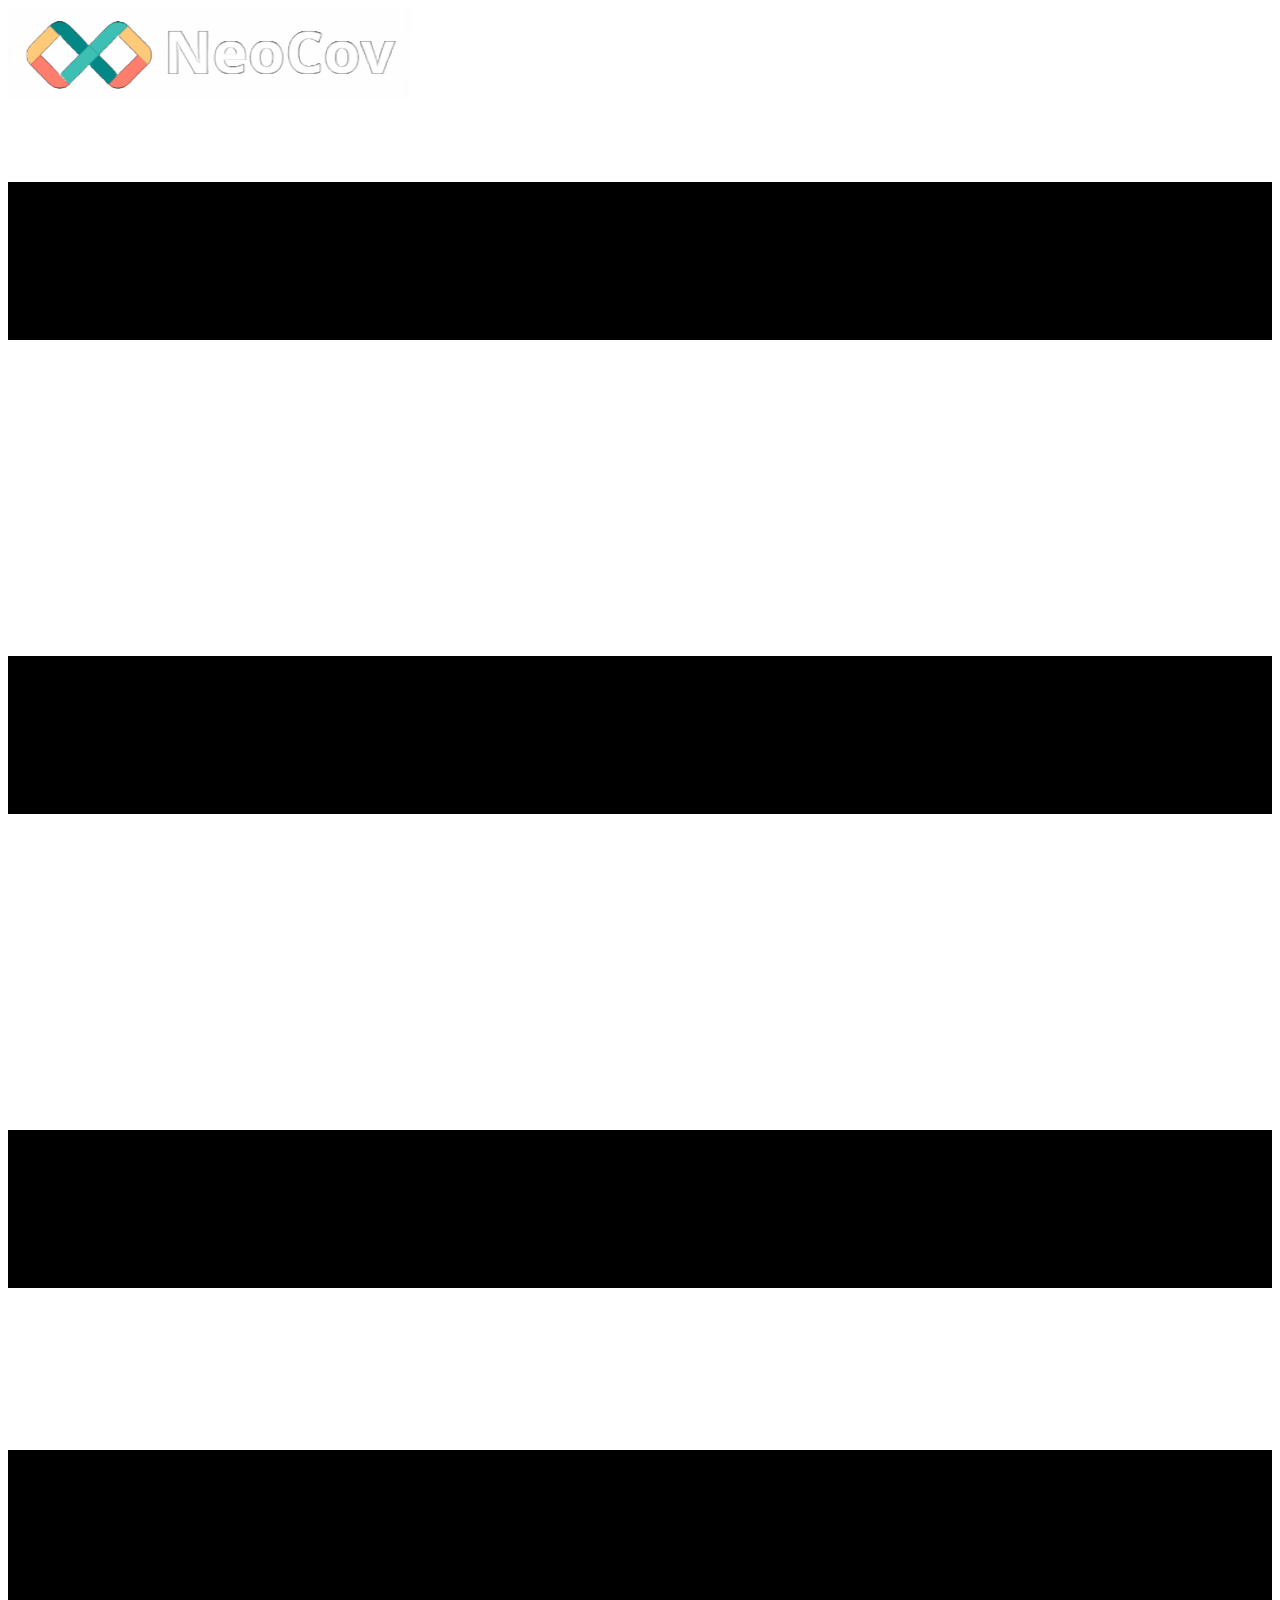
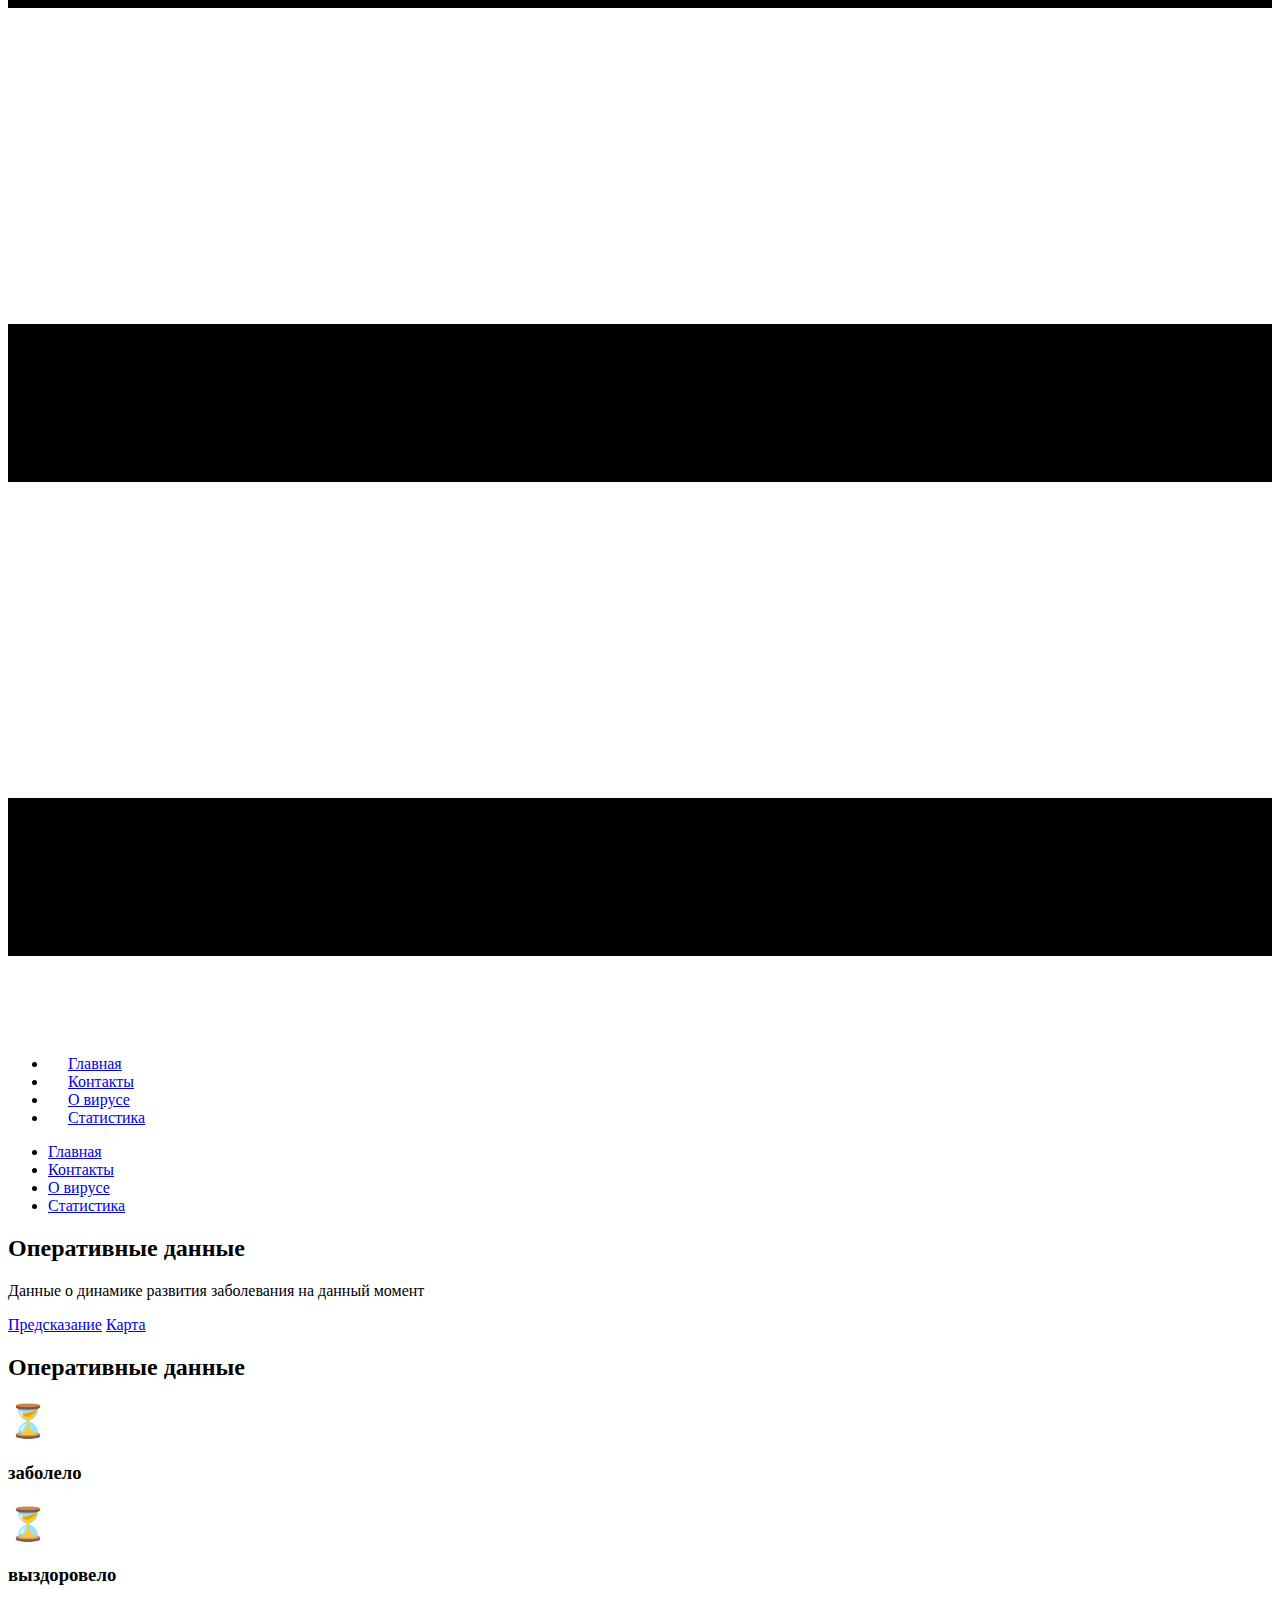
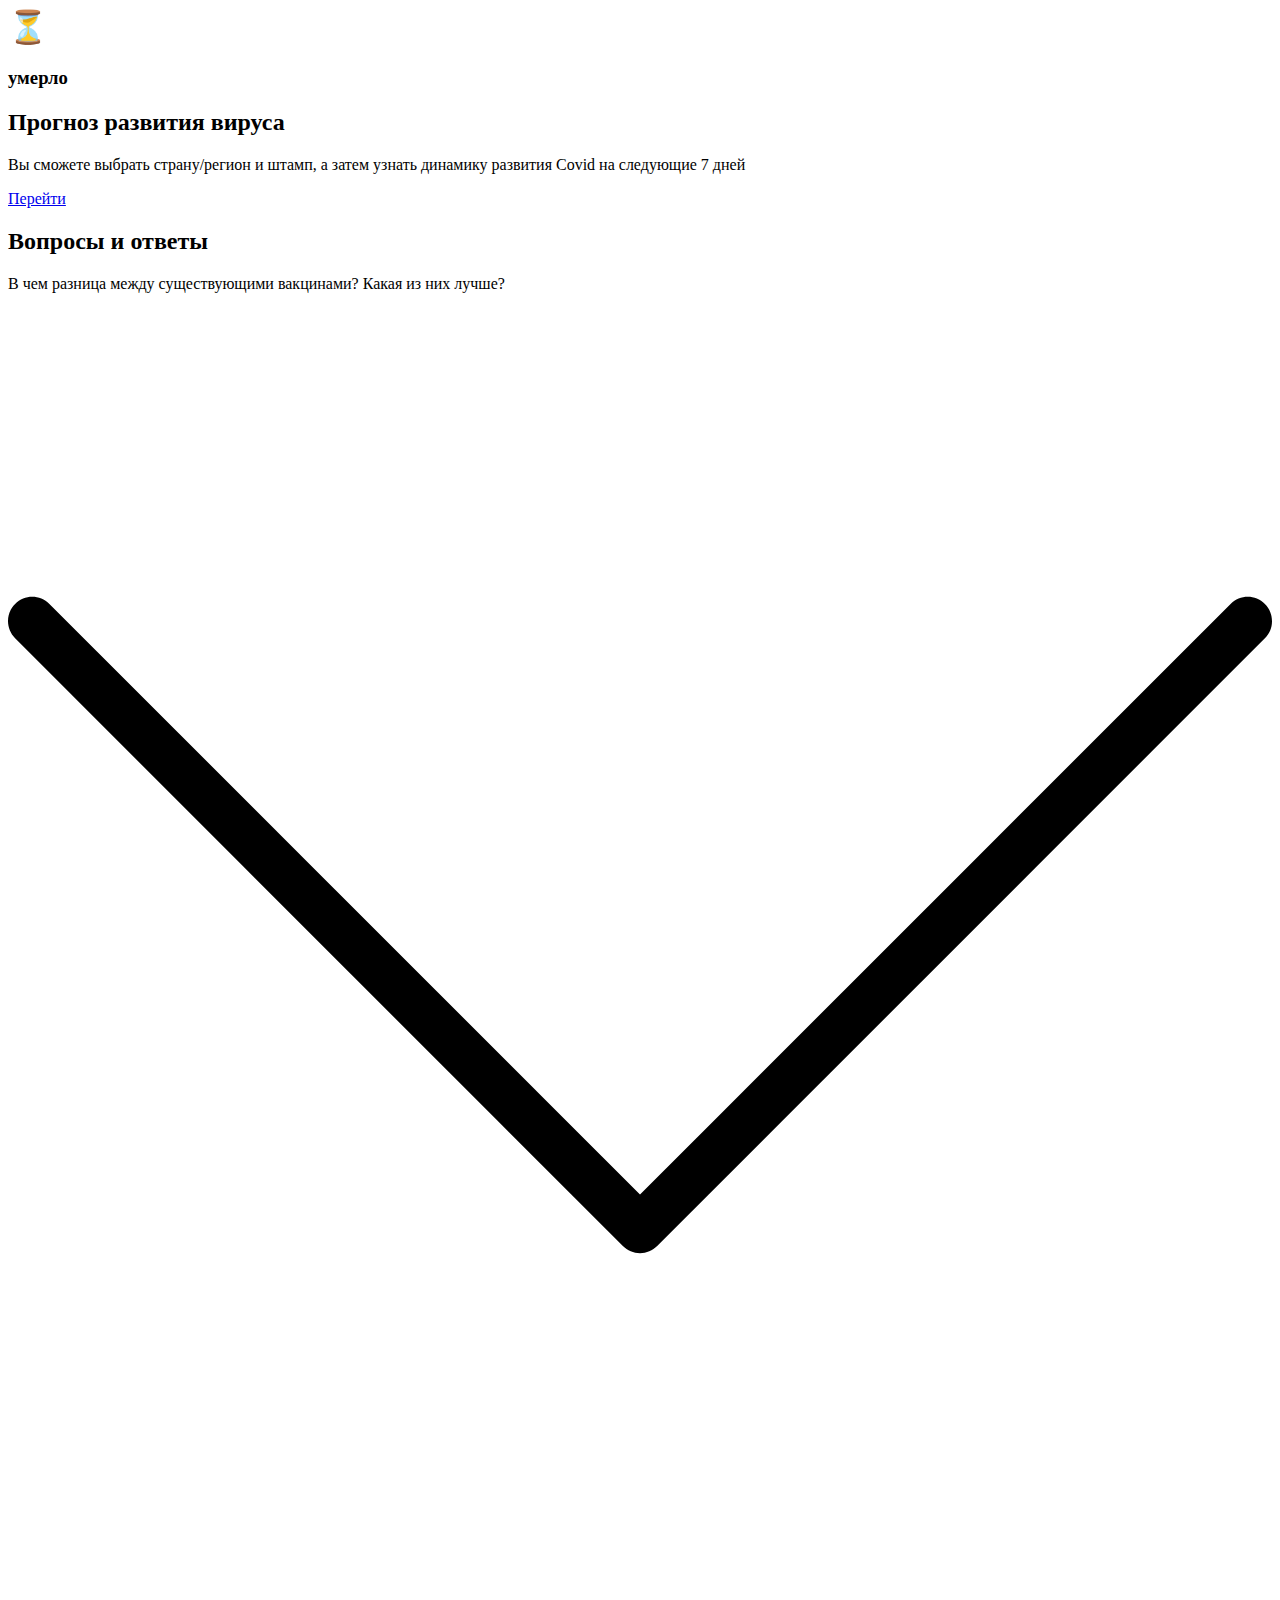
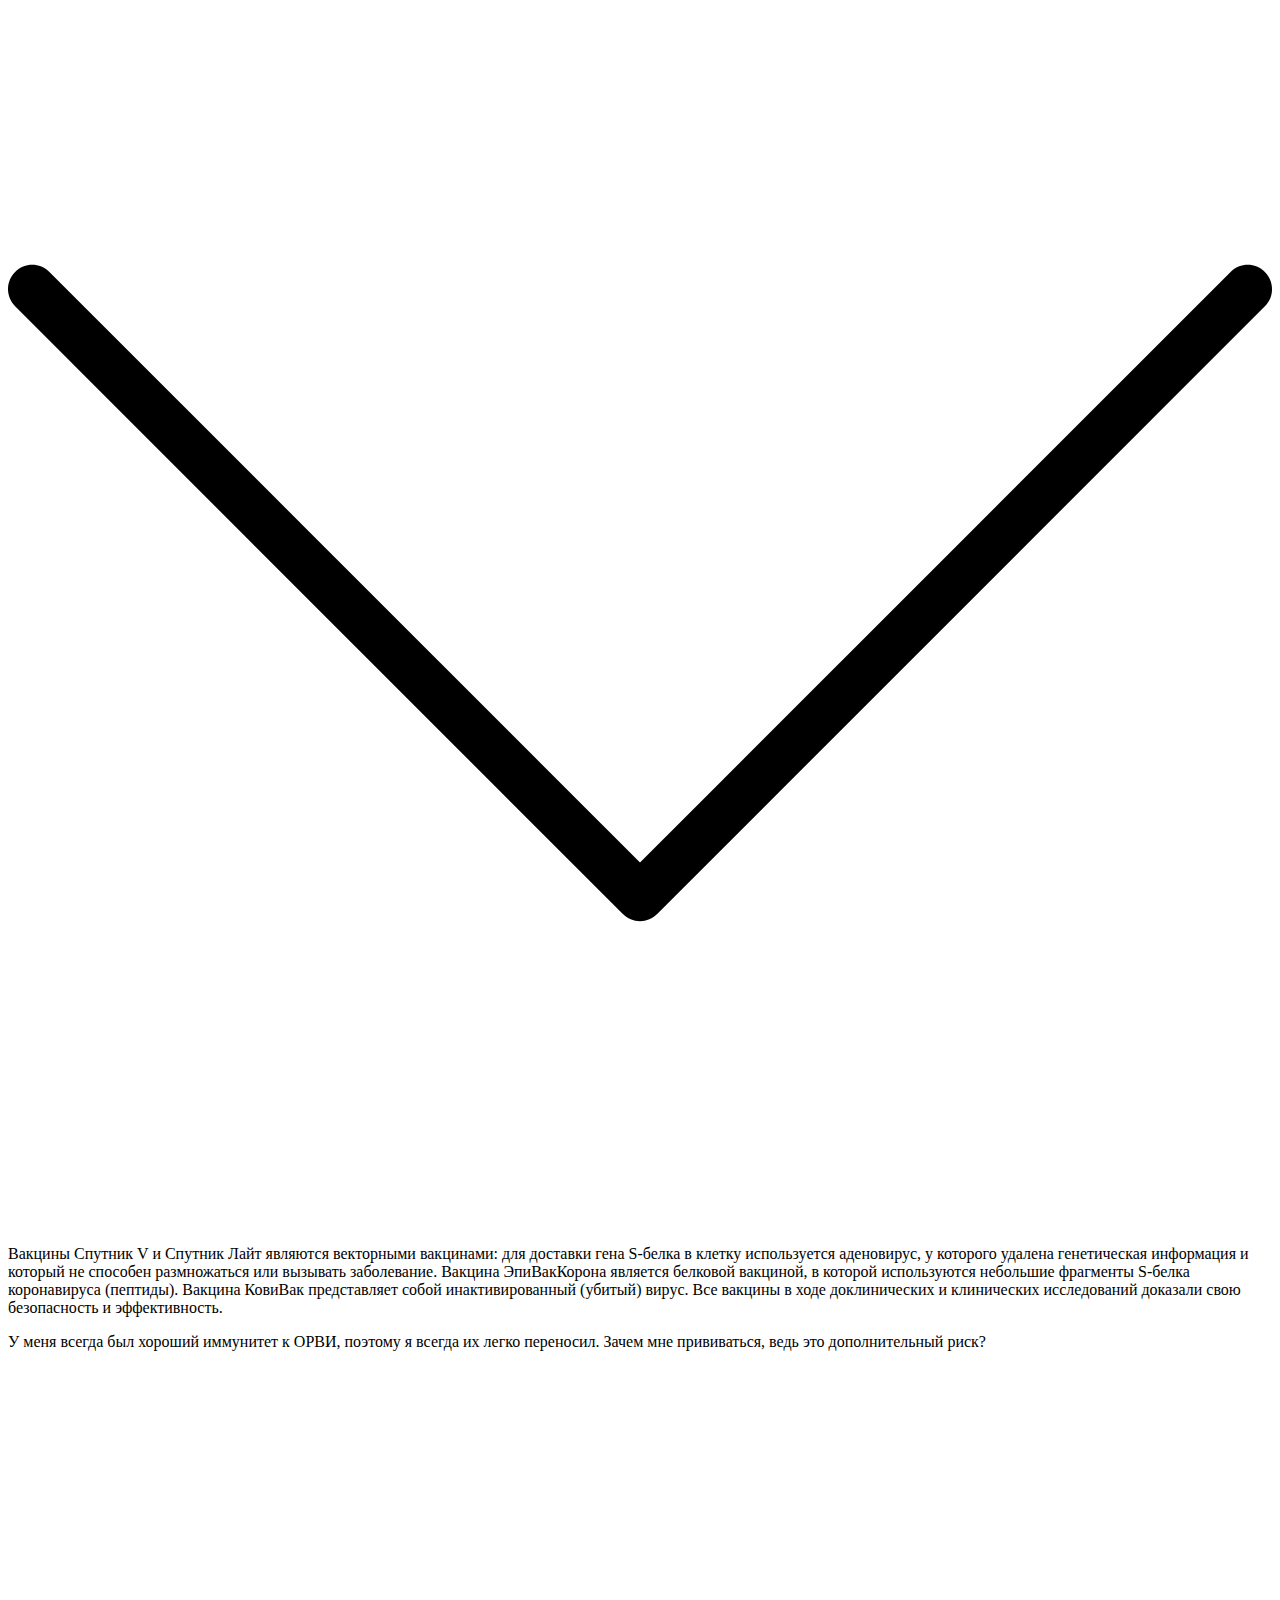
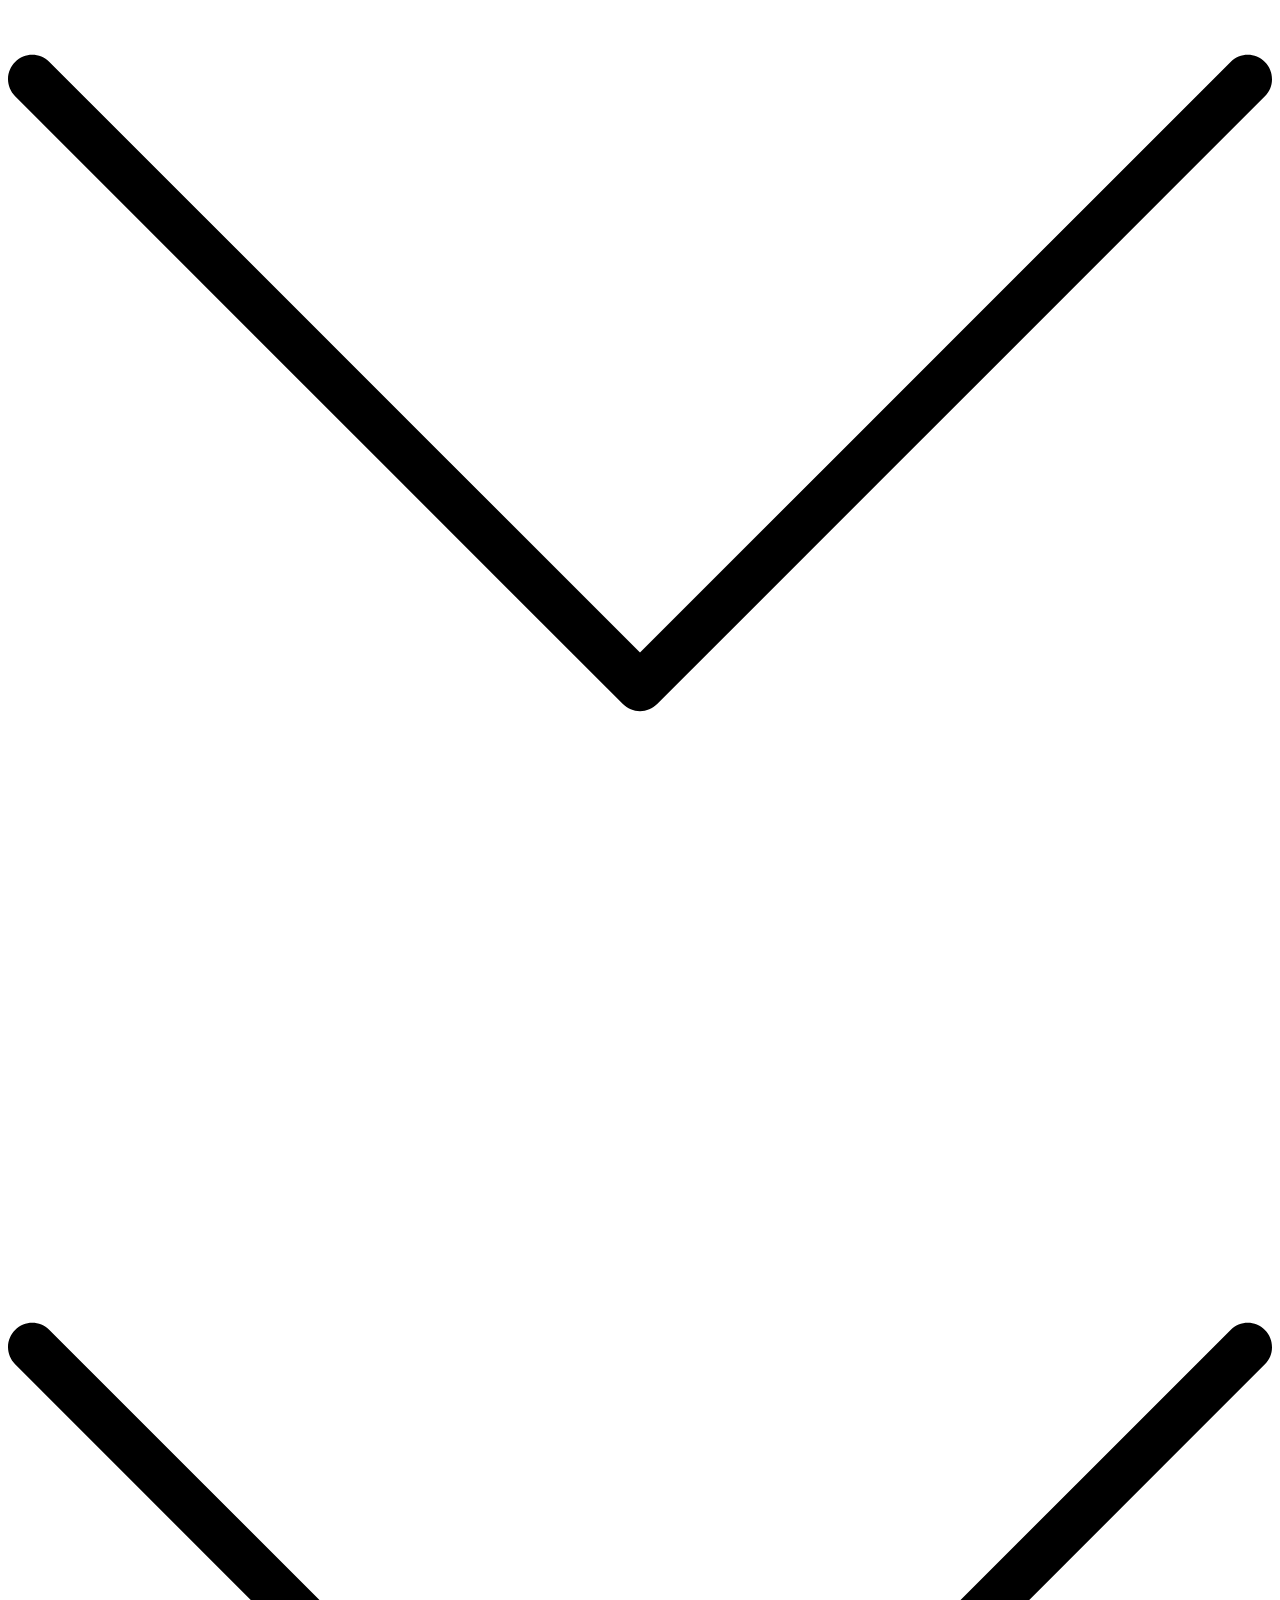
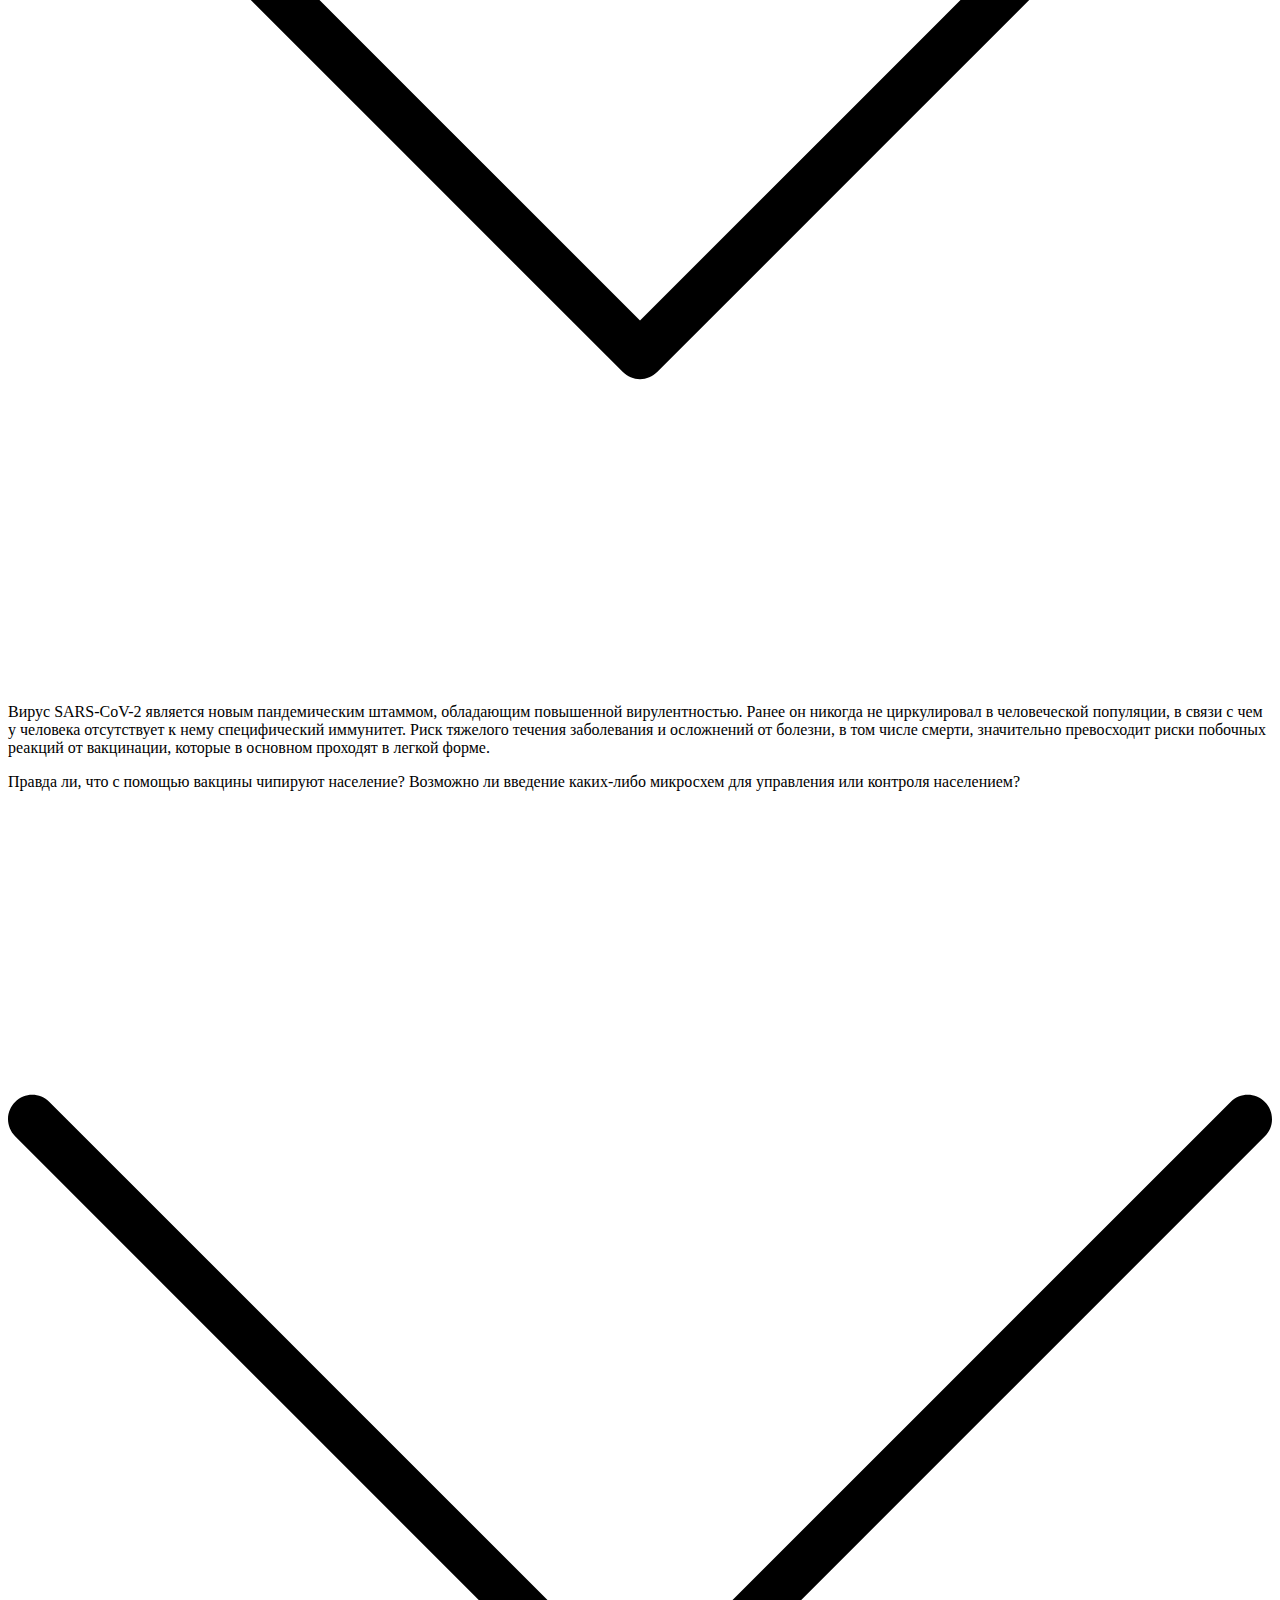
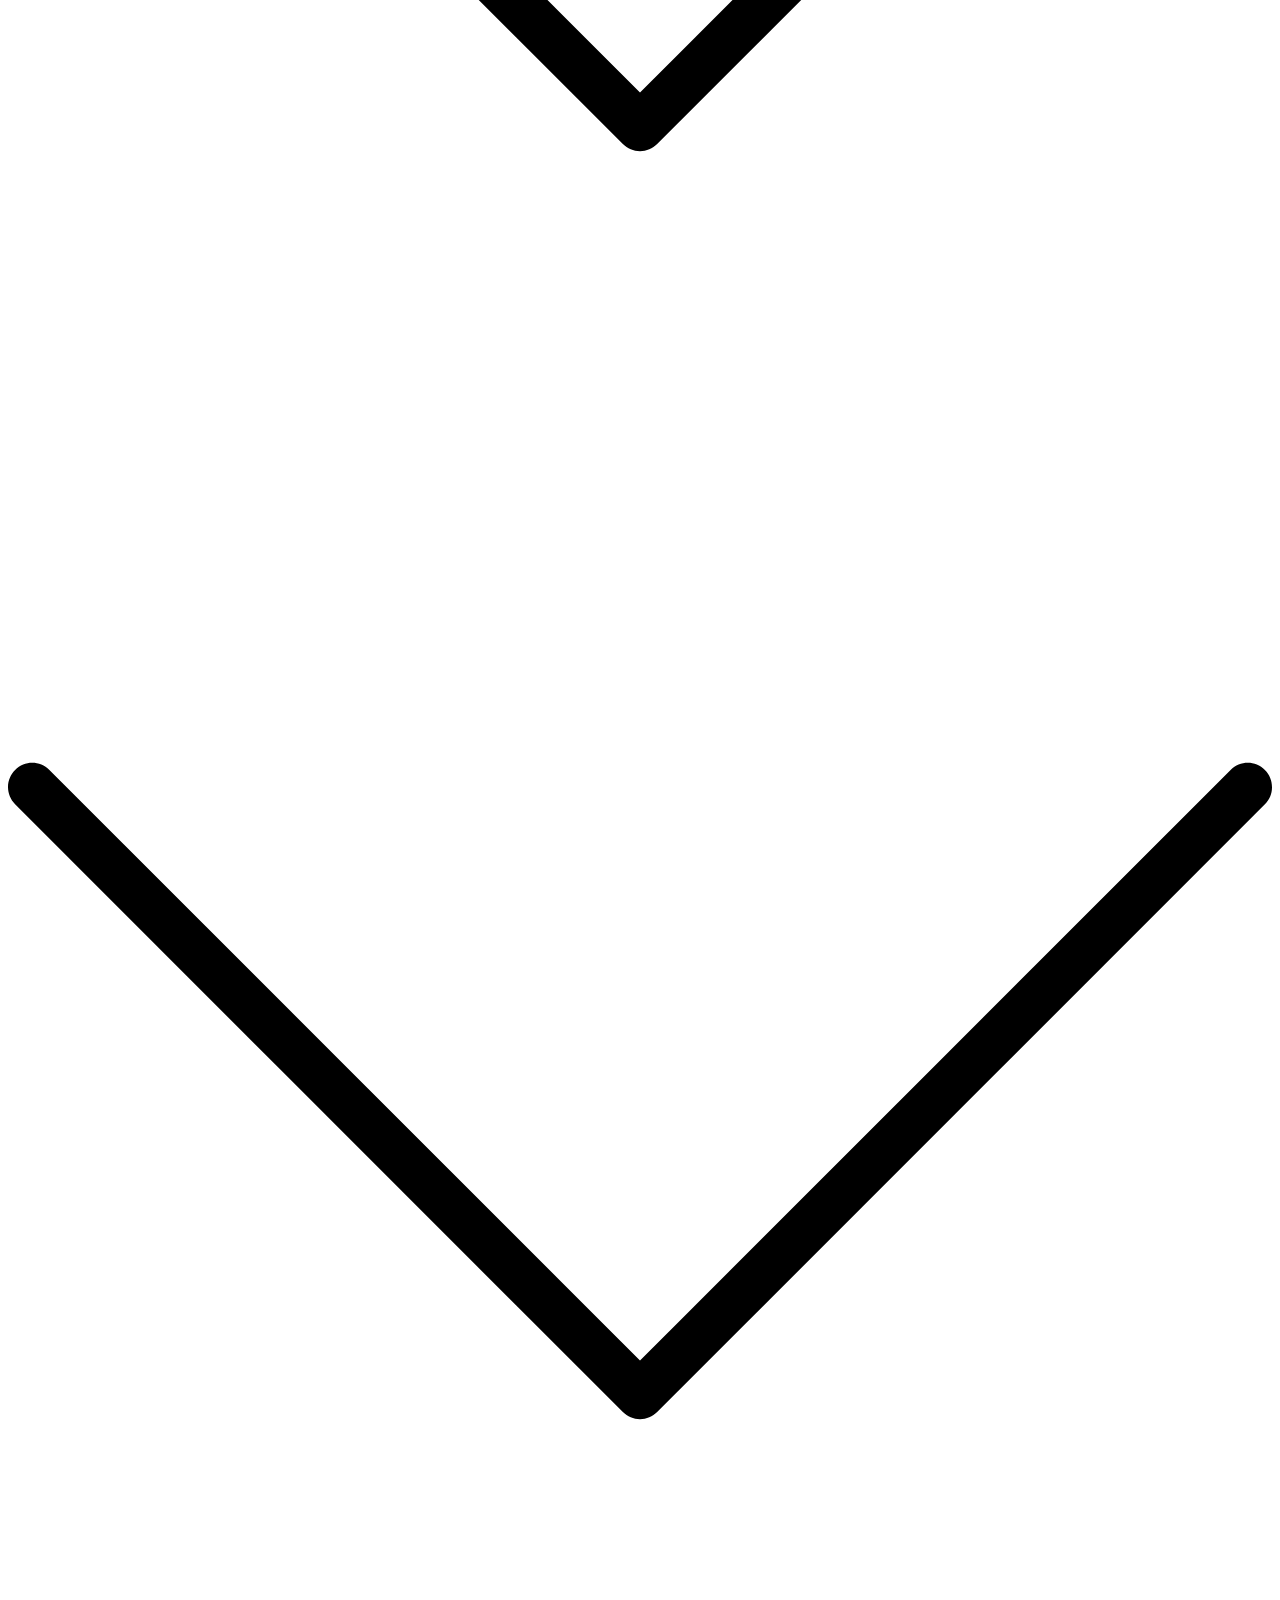
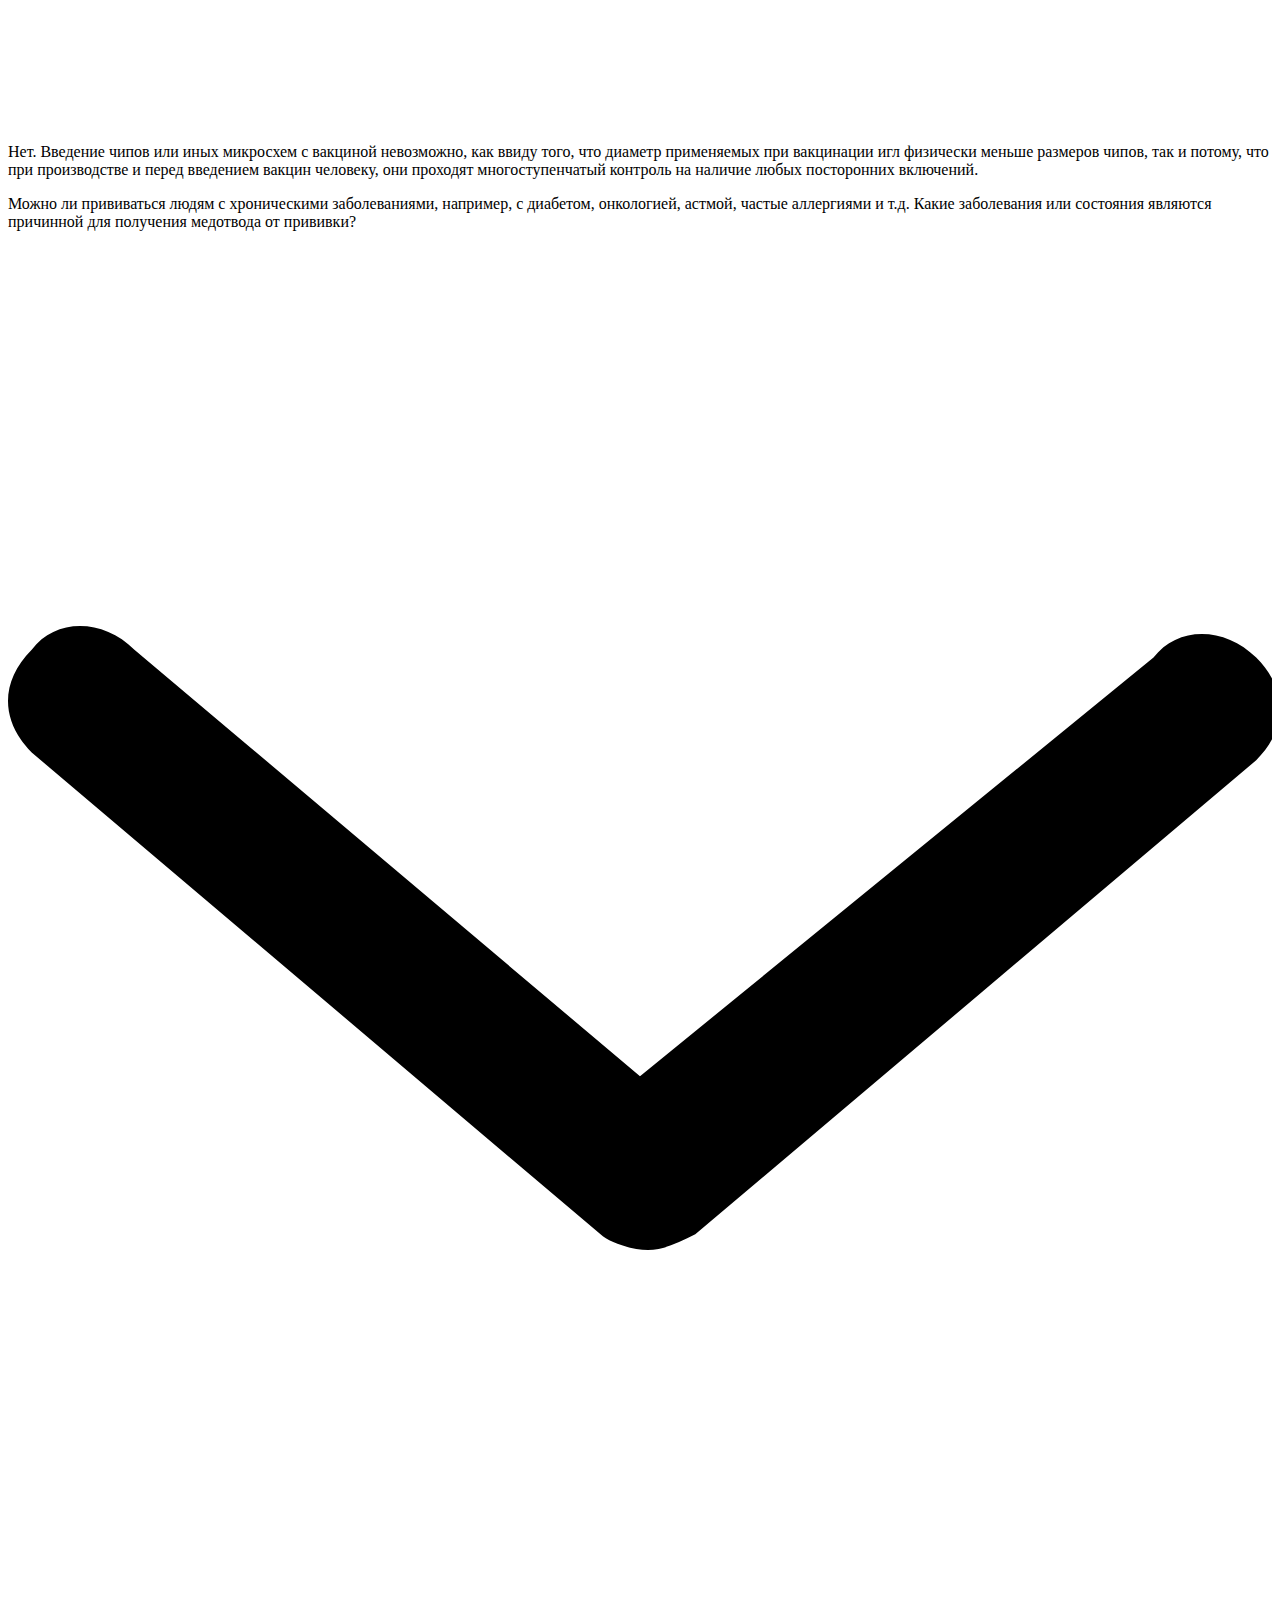
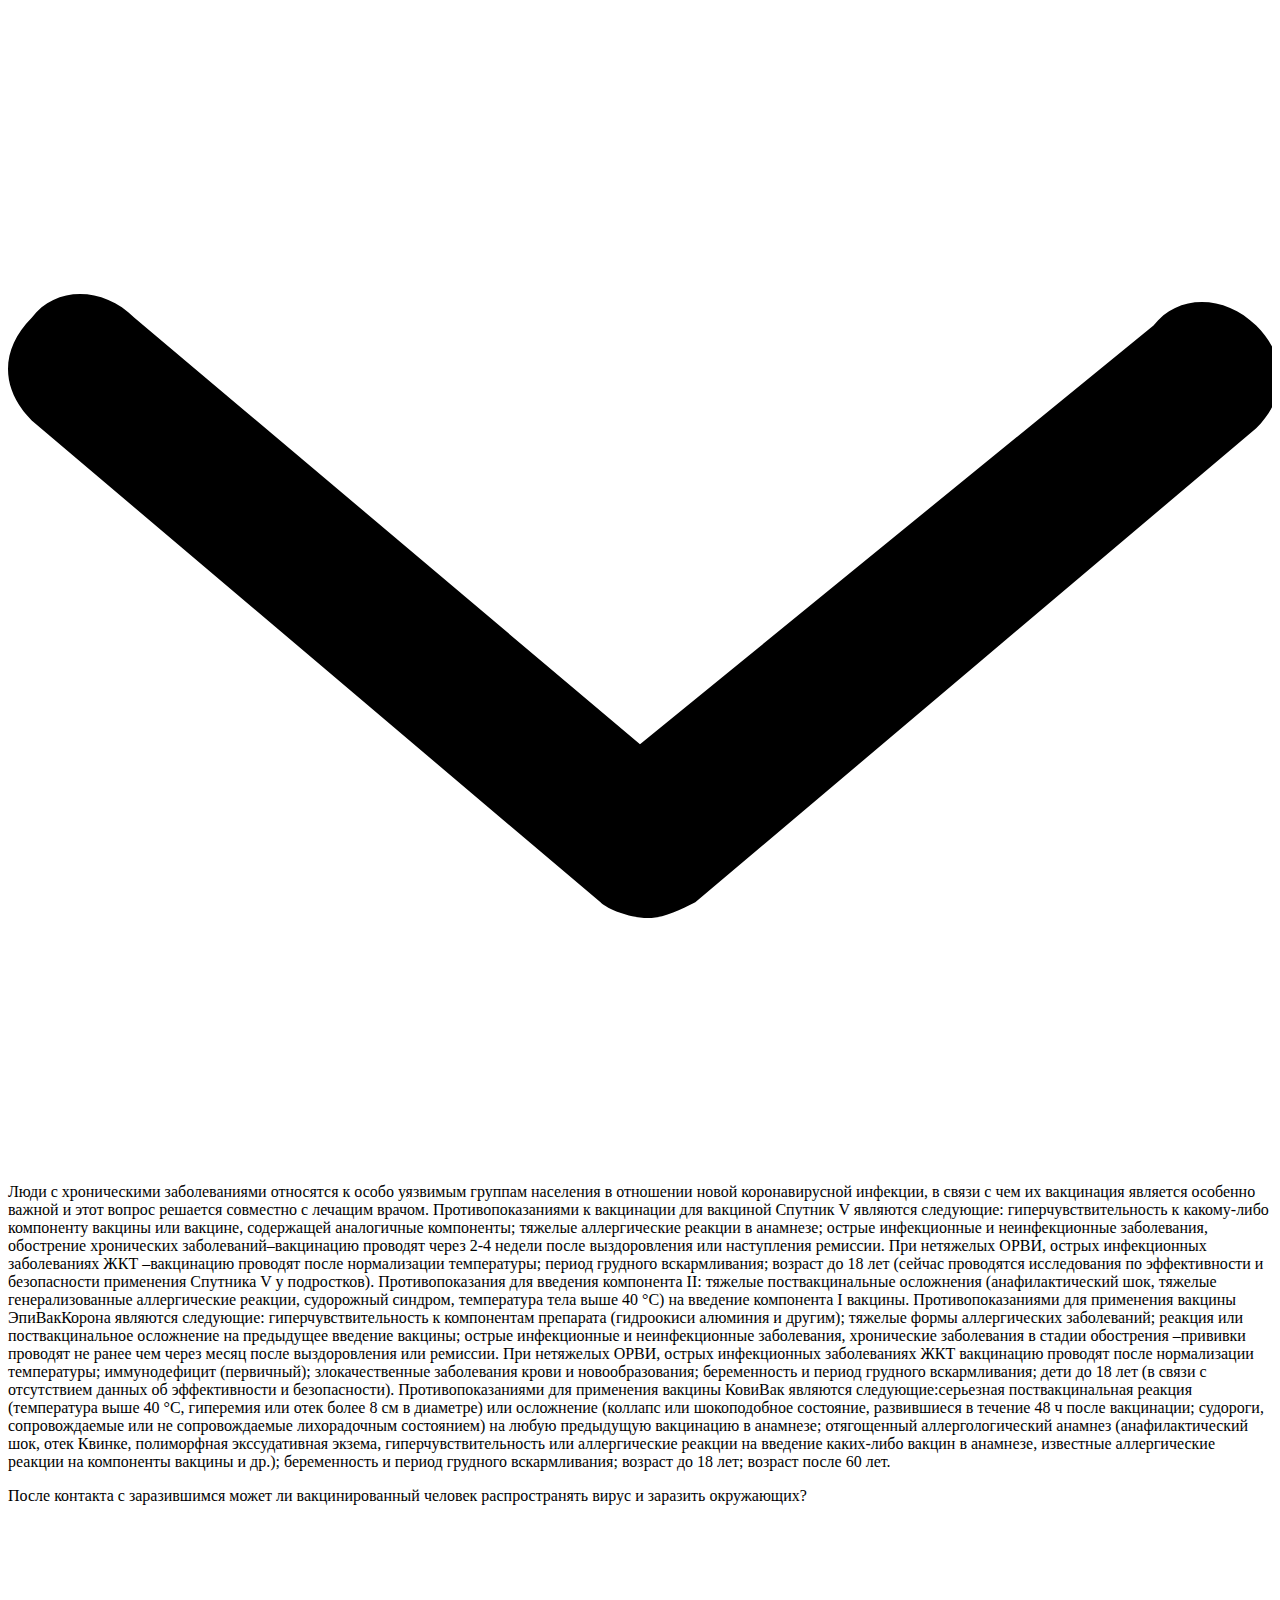
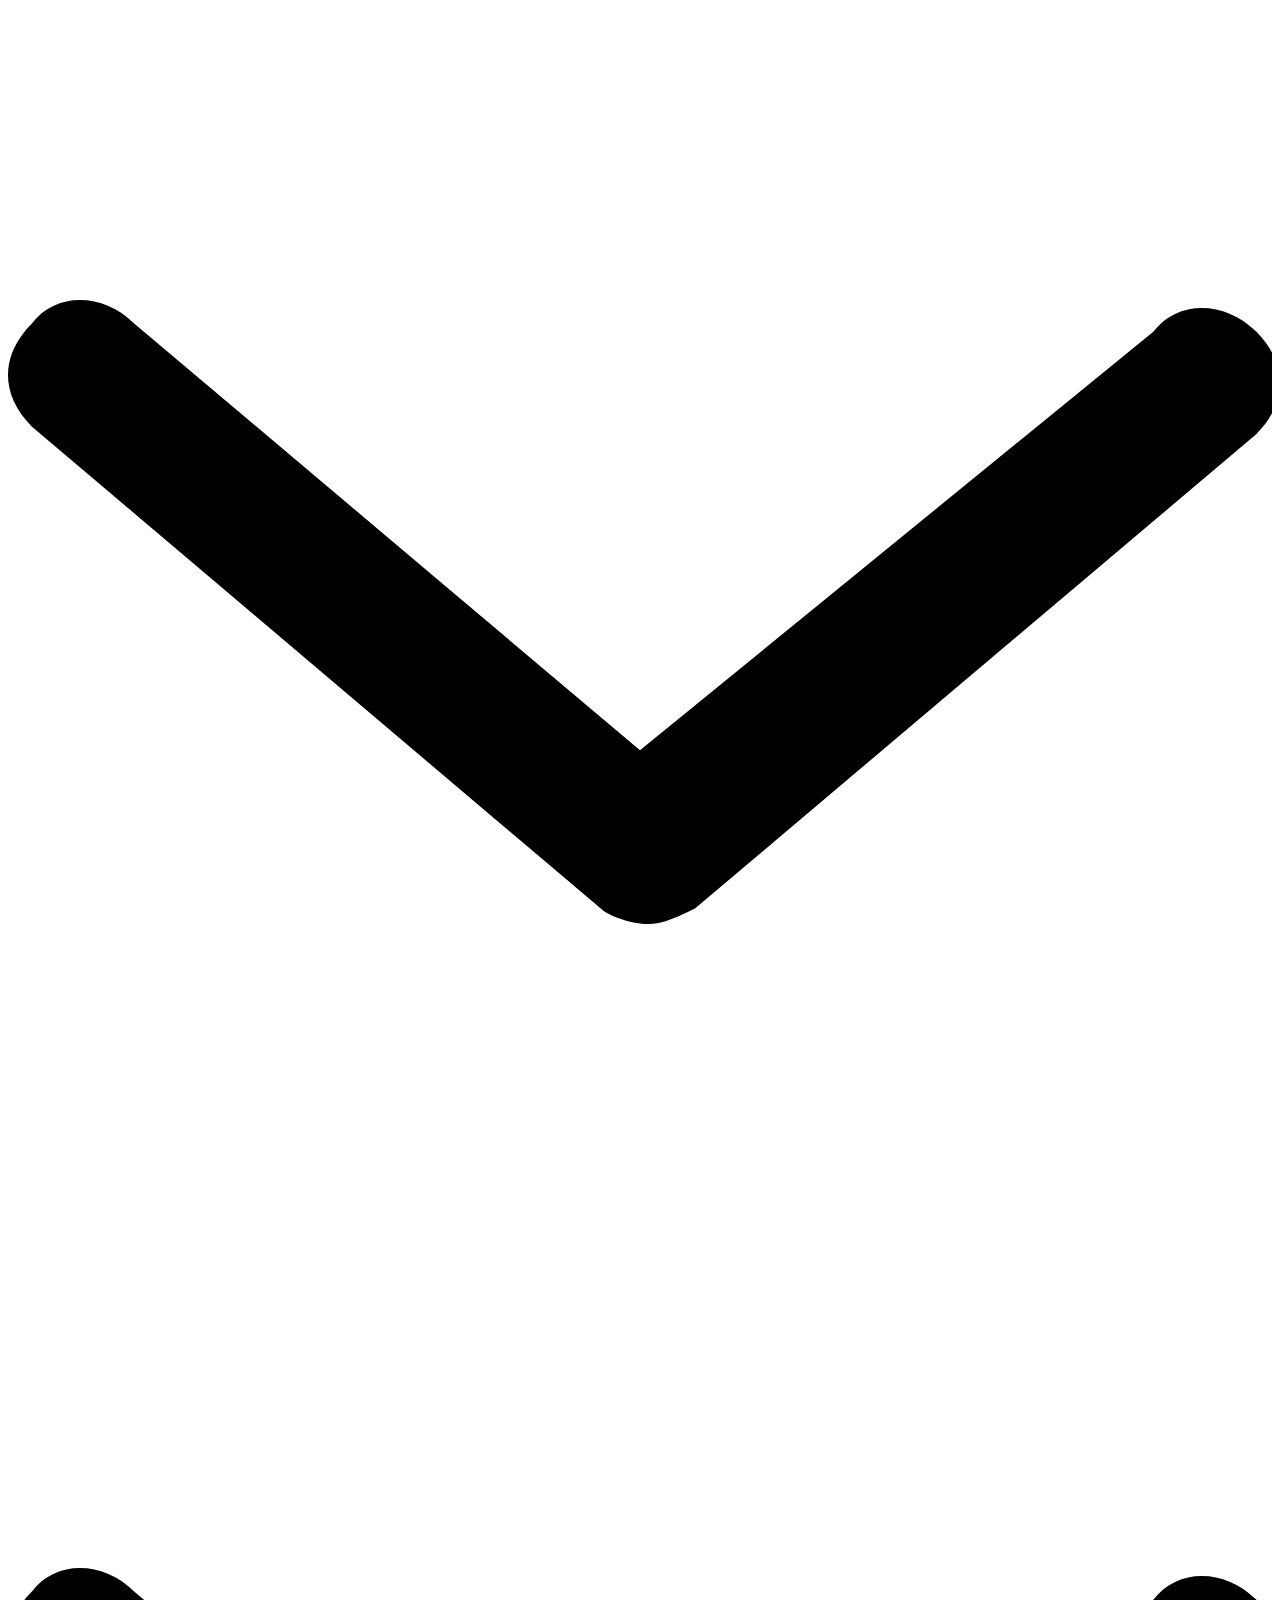
==== Главная.html @ aec24b3f "fix;" ====
<!DOCTYPE html>
<html style="font-size: 16px;" lang="ru"><head>
    <meta name="viewport" content="width=device-width, initial-scale=1.0">
    <meta charset="utf-8">
    <meta name="keywords" content="Sample Headline, Strategic Planning, We are committed expert partners, Benefits of working with us​, 01, 02, 03, 04, 05, 06, About Us, Simple, Transparent Pricing, It&amp;apos;s Free!">
    <meta name="description" content="">
    <title>Главная</title>
    <link rel="stylesheet" href="nicepage.css" media="screen">
<link rel="stylesheet" href="Главная.css" media="screen">
    <!-- <script class="u-script" type="text/javascript" src="jquery.js" defer=""></script> -->
    <script src="https://ajax.googleapis.com/ajax/libs/jquery/3.6.3/jquery.min.js"></script>
    <script class="u-script" type="text/javascript" src="nicepage.js" defer=""></script>
    <meta name="generator" content="Nicepage 5.6.9, nicepage.com">
    <link id="u-theme-google-font" rel="stylesheet" href="https://fonts.googleapis.com/css?family=Roboto:100,100i,300,300i,400,400i,500,500i,700,700i,900,900i|Open+Sans:300,300i,400,400i,500,500i,600,600i,700,700i,800,800i">
    
    
    
    
    
    <script type="application/ld+json">{
		"@context": "http://schema.org",
		"@type": "Organization",
		"name": "",
		"logo": "images/image-jkLtF5p0j-transformed.png"
}</script>
    <meta name="theme-color" content="#478ac9">
    <meta property="og:title" content="Главная">
    <meta property="og:type" content="website">
  <meta data-intl-tel-input-cdn-path="intlTelInput/"></head>
  <body class="u-body u-xl-mode" data-lang="ru"><header class="u-clearfix u-gradient u-header u-header" id="sec-73ac"><div class="u-clearfix u-sheet u-sheet-1">
        <a href="Главная.html" class="u-image u-logo u-image-1" data-image-width="404" data-image-height="91">
          <img src="images/image-jkLtF5p0j-transformed.png" class="u-logo-image u-logo-image-1">
        </a>
        <nav class="u-menu u-menu-dropdown u-offcanvas u-menu-1">
          <div class="menu-collapse" style="font-size: 1rem; letter-spacing: 0px; font-weight: 700; text-transform: uppercase;">
            <a class="u-button-style u-custom-active-border-color u-custom-border u-custom-border-color u-custom-borders u-custom-hover-border-color u-custom-left-right-menu-spacing u-custom-padding-bottom u-custom-text-active-color u-custom-text-color u-custom-text-hover-color u-custom-top-bottom-menu-spacing u-nav-link u-text-active-palette-1-base u-text-hover-palette-2-base" href="#">
              <svg class="u-svg-link" viewBox="0 0 24 24"><use xmlns:xlink="http://www.w3.org/1999/xlink" xlink:href="#menu-hamburger"></use></svg>
              <svg class="u-svg-content" version="1.1" id="menu-hamburger" viewBox="0 0 16 16" x="0px" y="0px" xmlns:xlink="http://www.w3.org/1999/xlink" xmlns="http://www.w3.org/2000/svg"><g><rect y="1" width="16" height="2"></rect><rect y="7" width="16" height="2"></rect><rect y="13" width="16" height="2"></rect>
</g></svg>
            </a>
          </div>
          <div class="u-nav-container">
            <ul class="u-nav u-spacing-2 u-unstyled u-nav-1"><li class="u-nav-item"><a class="u-border-2 u-border-active-white u-border-hover-white u-button-style u-nav-link u-text-active-white u-text-hover-white u-text-white" href="Главная.html" style="padding: 10px 20px;">Главная</a>
</li><li class="u-nav-item"><a class="u-border-2 u-border-active-white u-border-hover-white u-button-style u-nav-link u-text-active-white u-text-hover-white u-text-white" href="Контакты.html" style="padding: 10px 20px;">Контакты</a>
</li><li class="u-nav-item"><a class="u-border-2 u-border-active-white u-border-hover-white u-button-style u-nav-link u-text-active-white u-text-hover-white u-text-white" href="О-вирусе.html" style="padding: 10px 20px;">О вирусе</a>
</li><li class="u-nav-item"><a class="u-border-2 u-border-active-white u-border-hover-white u-button-style u-nav-link u-text-active-white u-text-hover-white u-text-white" href="Статистика.html" style="padding: 10px 20px;">Статистика</a>
</li></ul>
          </div>
          <div class="u-nav-container-collapse">
            <div class="u-black u-container-style u-inner-container-layout u-opacity u-opacity-95 u-sidenav">
              <div class="u-inner-container-layout u-sidenav-overflow">
                <div class="u-menu-close"></div>
                <ul class="u-align-center u-nav u-popupmenu-items u-unstyled u-nav-2"><li class="u-nav-item"><a class="u-button-style u-nav-link" href="Главная.html">Главная</a>
</li><li class="u-nav-item"><a class="u-button-style u-nav-link" href="Контакты.html">Контакты</a>
</li><li class="u-nav-item"><a class="u-button-style u-nav-link" href="О-вирусе.html">О вирусе</a>
</li><li class="u-nav-item"><a class="u-button-style u-nav-link" href="Статистика.html">Статистика</a>
</li></ul>
              </div>
            </div>
            <div class="u-black u-menu-overlay u-opacity u-opacity-70"></div>
          </div>
        </nav>
      </div></header>
    <section class="u-clearfix u-gradient u-section-1" id="sec-3dca">
      <div class="u-clearfix u-sheet u-sheet-1">
        <div class="u-clearfix u-expanded-width u-gutter-10 u-layout-wrap u-layout-wrap-1">
          <div class="u-layout" style="">
            <div class="u-layout-row" style="">
              <div class="u-container-style u-layout-cell u-left-cell u-size-30 u-size-xs-60 u-layout-cell-1" src="">
                <div class="u-container-layout u-container-layout-1">
                  <h2 class="u-align-center u-text u-text-default u-text-white u-text-1">Оперативные данные </h2>
                  <p class="u-align-center u-text u-text-white u-text-2"> Данные о динамике развития заболевания  на данный момент</p>
                  <a href="Статистика.html" class="u-btn u-btn-round u-button-style u-radius-50 u-btn-1">Предсказание</a>
                  <a href="https://who.maps.arcgis.com/apps/dashboards/index.html#/a19d5d1f86ee4d99b013eed5f637232d" class="u-border-none u-btn u-btn-round u-button-style u-radius-50 u-btn-2" target="_blank">Карта</a>
                </div>
              </div>
              <div class="u-align-center u-container-style u-image u-image-contain u-layout-cell u-right-cell u-size-30 u-size-xs-60 u-image-1" src="" data-image-width="494" data-image-height="423">
                <div class="u-container-layout u-valign-middle u-container-layout-2" src=""></div>
              </div>
            </div>
          </div>
        </div>
      </div>
    </section>
    <section class="u-clearfix u-section-2" id="sec-c20f">
      <div class="u-clearfix u-sheet u-sheet-1">
        <h2 class="u-align-center u-text u-text-default u-text-1">Оперативные данные</h2>
        <div class="u-clearfix u-expanded-width u-layout-wrap u-layout-wrap-1">
          <div class="u-layout">
            <div class="u-layout-row">
              <div class="u-container-style u-layout-cell u-size-20 u-layout-cell-1">
                <div class="u-container-layout u-container-layout-1">
                  <h1 id="confirmed" class="u-align-center u-text u-text-default u-text-palette-1-dark-1 u-text-2">⏳</h1>
                  <h3 class="u-align-center u-text u-text-default u-text-palette-1-dark-1 u-text-3">заболело</h3>
                </div>
              </div>
              <div class="u-container-style u-layout-cell u-size-20 u-layout-cell-2">
                <div class="u-container-layout u-container-layout-2">
                  <h1 id="recovered" class="u-align-center u-text u-text-default u-text-palette-2-dark-1 u-text-4">⏳</h1>
                  <h3 class="u-align-center u-text u-text-default u-text-palette-2-dark-1 u-text-5">выздоровело</h3>
                </div>
              </div>
              <div class="u-container-style u-layout-cell u-size-20 u-layout-cell-3">
                <div class="u-container-layout u-container-layout-3">
                  <h1 id="deaths" class="u-align-center u-text u-text-default u-text-palette-4-dark-1 u-text-6">⏳</h1>
                  <h3 class="u-align-center u-text u-text-default u-text-palette-4-dark-1 u-text-7">умерло</h3>
                </div>
              </div>
            </div>
          </div>
        </div>
      </div>
    </section>
    <section class="u-clearfix u-section-3" id="sec-b86b">
      <div class="u-clearfix u-sheet u-sheet-1">
        <div class="u-clearfix u-expanded-width u-gutter-10 u-layout-wrap u-layout-wrap-1">
          <div class="u-layout" style="">
            <div class="u-layout-row" style="">
              <div class="u-container-style u-layout-cell u-left-cell u-size-30 u-size-xs-60 u-layout-cell-1" src="">
                <div class="u-container-layout u-valign-middle u-container-layout-1">
                  <h2 class="u-align-center u-text u-text-default u-text-1"> Прогноз развития вируса</h2>
                  <p class="u-align-center u-text u-text-2"> Вы сможете выбрать страну/регион и штамп, а затем узнать динамику развития Covid на следующие 7 дней</p>
                  <a href="Статистика.html" class="u-btn u-btn-round u-button-style u-radius-50 u-btn-1">Перейти</a>
                </div>
              </div>
              <div class="u-align-center u-container-style u-image u-layout-cell u-right-cell u-size-30 u-size-xs-60 u-image-1" src="" data-image-width="504" data-image-height="350">
                <div class="u-container-layout u-valign-middle u-container-layout-2" src=""></div>
              </div>
            </div>
          </div>
        </div>
      </div>
    </section>
    <section class="u-align-center u-clearfix u-white u-section-4" id="sec-1f3a">
      <div class="u-clearfix u-sheet u-sheet-1">
        <h2 class="u-text u-text-default u-text-1">Вопросы и ответы</h2>
        <div class="u-accordion u-expanded-width u-spacing-2 u-accordion-1">
          <div class="u-accordion-item">
            <a class="active u-accordion-link u-border-1 u-border-active-grey-25 u-border-grey-30 u-border-hover-grey-30 u-border-no-left u-border-no-right u-border-no-top u-button-style u-text-active-black u-text-grey-50 u-text-hover-black u-accordion-link-1" id="link-accordion-7c0e" aria-controls="accordion-7c0e" aria-selected="true">
              <span class="u-accordion-link-text"> В чем разница между существующими вакцинами? Какая из них лучше?</span><span class="u-accordion-link-icon u-icon u-text-grey-40 u-icon-1"><svg class="u-svg-link" preserveAspectRatio="xMidYMin slice" viewBox="0 0 512 512" style=""><use xmlns:xlink="http://www.w3.org/1999/xlink" xlink:href="#svg-efea"></use></svg><svg xmlns="http://www.w3.org/2000/svg" xmlns:xlink="http://www.w3.org/1999/xlink" version="1.1" xml:space="preserve" class="u-svg-content" viewBox="0 0 512 512" x="0px" y="0px" id="svg-efea" style="enable-background:new 0 0 512 512;"><g><g><path d="M509.121,125.966c-3.838-3.838-10.055-3.838-13.893,0L256.005,365.194L16.771,125.966c-3.838-3.838-10.055-3.838-13.893,0    c-3.838,3.838-3.838,10.055,0,13.893l246.18,246.175c1.842,1.842,4.337,2.878,6.947,2.878c2.61,0,5.104-1.036,6.946-2.878    l246.17-246.175C512.959,136.021,512.959,129.804,509.121,125.966z"></path>
</g>
</g></svg></span>
            </a>
            <div class="u-accordion-active u-accordion-pane u-align-justify u-container-style u-accordion-pane-1" id="accordion-7c0e" aria-labelledby="link-accordion-7c0e">
              <div class="u-container-layout u-valign-top u-container-layout-1">
                <p class="u-text u-text-2"> Вакцины Спутник V и Спутник Лайт являются векторными вакцинами: для доставки гена S-белка в клетку используется аденовирус, у которого удалена генетическая информация и который не способен размножаться или вызывать заболевание. Вакцина ЭпиВакКорона является белковой вакциной, в которой используются небольшие фрагменты S-белка коронавируса (пептиды). Вакцина КовиВак представляет собой инактивированный (убитый) вирус. Все вакцины в ходе доклинических и клинических исследований доказали свою безопасность и эффективность.</p>
              </div>
            </div>
          </div>
          <div class="u-accordion-item">
            <a class="u-accordion-link u-border-1 u-border-active-grey-25 u-border-grey-30 u-border-hover-grey-30 u-border-no-left u-border-no-right u-border-no-top u-button-style u-text-active-black u-text-grey-50 u-text-hover-black u-accordion-link-2" id="link-accordion-05cb" aria-controls="accordion-05cb" aria-selected="false">
              <span class="u-accordion-link-text"> У меня всегда был хороший иммунитет к ОРВИ, поэтому я всегда их легко переносил. Зачем мне прививаться, ведь это дополнительный риск?<br>
              </span><span class="u-accordion-link-icon u-icon u-text-grey-40 u-icon-2"><svg class="u-svg-link" preserveAspectRatio="xMidYMin slice" viewBox="0 0 512 512" style=""><use xmlns:xlink="http://www.w3.org/1999/xlink" xlink:href="#svg-6ce4"></use></svg><svg xmlns="http://www.w3.org/2000/svg" xmlns:xlink="http://www.w3.org/1999/xlink" version="1.1" xml:space="preserve" class="u-svg-content" viewBox="0 0 512 512" x="0px" y="0px" id="svg-6ce4" style="enable-background:new 0 0 512 512;"><g><g><path d="M509.121,125.966c-3.838-3.838-10.055-3.838-13.893,0L256.005,365.194L16.771,125.966c-3.838-3.838-10.055-3.838-13.893,0    c-3.838,3.838-3.838,10.055,0,13.893l246.18,246.175c1.842,1.842,4.337,2.878,6.947,2.878c2.61,0,5.104-1.036,6.946-2.878    l246.17-246.175C512.959,136.021,512.959,129.804,509.121,125.966z"></path>
</g>
</g></svg></span>
            </a>
            <div class="u-accordion-pane u-align-justify u-container-style u-accordion-pane-2" id="accordion-05cb" aria-labelledby="link-accordion-05cb">
              <div class="u-container-layout u-container-layout-2">
                <p class="u-text u-text-3"> Вирус SARS-CoV-2 является новым пандемическим штаммом, обладающим повышенной вирулентностью. Ранее он никогда не циркулировал в человеческой популяции, в связи с чем у человека отсутствует к нему специфический иммунитет. Риск тяжелого течения заболевания и осложнений от болезни, в том числе смерти, значительно превосходит риски побочных реакций от вакцинации, которые в основном проходят в легкой форме.</p>
              </div>
            </div>
          </div>
          <div class="u-accordion-item">
            <a class="u-accordion-link u-border-1 u-border-active-grey-25 u-border-grey-30 u-border-hover-grey-30 u-border-no-left u-border-no-right u-border-no-top u-button-style u-text-active-black u-text-grey-50 u-text-hover-black u-accordion-link-3" id="link-accordion-a6bb" aria-controls="accordion-a6bb" aria-selected="false">
              <span class="u-accordion-link-text"> Правда ли, что с помощью вакцины чипируют население? Возможно ли введение каких-либо микросхем для управления или контроля населением?</span><span class="u-accordion-link-icon u-icon u-text-grey-40 u-icon-3"><svg class="u-svg-link" preserveAspectRatio="xMidYMin slice" viewBox="0 0 512 512" style=""><use xmlns:xlink="http://www.w3.org/1999/xlink" xlink:href="#svg-4429"></use></svg><svg xmlns="http://www.w3.org/2000/svg" xmlns:xlink="http://www.w3.org/1999/xlink" version="1.1" xml:space="preserve" class="u-svg-content" viewBox="0 0 512 512" x="0px" y="0px" id="svg-4429" style="enable-background:new 0 0 512 512;"><g><g><path d="M509.121,125.966c-3.838-3.838-10.055-3.838-13.893,0L256.005,365.194L16.771,125.966c-3.838-3.838-10.055-3.838-13.893,0    c-3.838,3.838-3.838,10.055,0,13.893l246.18,246.175c1.842,1.842,4.337,2.878,6.947,2.878c2.61,0,5.104-1.036,6.946-2.878    l246.17-246.175C512.959,136.021,512.959,129.804,509.121,125.966z"></path>
</g>
</g></svg></span>
            </a>
            <div class="u-accordion-pane u-align-justify u-container-style u-accordion-pane-3" id="accordion-a6bb" aria-labelledby="link-accordion-a6bb">
              <div class="u-container-layout u-container-layout-3">
                <p class="u-text u-text-4"> Нет. Введение чипов или иных микросхем с вакциной невозможно, как ввиду того, что диаметр применяемых при вакцинации игл физически меньше размеров чипов, так и потому, что при производстве и перед введением вакцин человеку, они проходят многоступенчатый контроль на наличие любых посторонних включений.</p>
              </div>
            </div>
          </div>
          <div class="u-accordion-item">
            <a class="u-accordion-link u-border-1 u-border-active-grey-25 u-border-grey-30 u-border-hover-grey-30 u-border-no-left u-border-no-right u-border-no-top u-button-style u-text-active-black u-text-grey-50 u-text-hover-black u-accordion-link-4" id="link-cda9" aria-controls="cda9" aria-selected="false">
              <span class="u-accordion-link-text"> Можно ли прививаться людям с хроническими заболеваниями, например, с диабетом, онкологией, астмой, частые аллергиями и т.д. Какие заболевания или состояния являются причинной для получения медотвода от прививки?</span><span class="u-accordion-link-icon u-icon u-text-grey-40 u-icon-4"><svg class="u-svg-link" preserveAspectRatio="xMidYMin slice" viewBox="0 0 16 16" style=""><use xmlns:xlink="http://www.w3.org/1999/xlink" xlink:href="#svg-a8f3"></use></svg><svg class="u-svg-content" viewBox="0 0 16 16" x="0px" y="0px" id="svg-a8f3"><path d="M8,10.7L1.6,5.3c-0.4-0.4-1-0.4-1.3,0c-0.4,0.4-0.4,0.9,0,1.3l7.2,6.1c0.1,0.1,0.4,0.2,0.6,0.2s0.4-0.1,0.6-0.2l7.1-6
	c0.4-0.4,0.4-0.9,0-1.3c-0.4-0.4-1-0.4-1.3,0L8,10.7z"></path></svg></span>
            </a>
            <div class="u-accordion-pane u-align-justify u-container-style u-accordion-pane-4" id="cda9" aria-labelledby="link-cda9">
              <div class="u-container-layout u-container-layout-4">
                <p class="u-text u-text-default u-text-5"> Люди с хроническими заболеваниями относятся к особо уязвимым группам населения в отношении новой коронавирусной инфекции, в связи с чем их вакцинация является особенно важной и этот вопрос решается совместно с лечащим врачом. Противопоказаниями к вакцинации для вакциной Спутник V являются следующие: гиперчувствительность к какому-либо компоненту вакцины или вакцине, содержащей аналогичные компоненты; тяжелые аллергические реакции в анамнезе; острые инфекционные и неинфекционные заболевания, обострение хронических заболеваний–вакцинацию проводят через 2-4 недели после выздоровления или наступления ремиссии. При нетяжелых ОРВИ, острых инфекционных заболеваниях ЖКТ –вакцинацию проводят после нормализации температуры; период грудного вскармливания; возраст до 18 лет (сейчас проводятся исследования по эффективности и безопасности применения Спутника V у подростков). Противопоказания для введения компонента II: тяжелые поствакцинальные осложнения (анафилактический шок, тяжелые генерализованные аллергические реакции, судорожный синдром, температура тела выше 40 °С) на введение компонента I вакцины. Противопоказаниями для применения вакцины ЭпиВакКорона являются следующие: гиперчувствительность к компонентам препарата (гидроокиси алюминия и другим); тяжелые формы аллергических заболеваний; реакция или поствакцинальное осложнение на предыдущее введение вакцины; острые инфекционные и неинфекционные заболевания, хронические заболевания в стадии обострения –прививки проводят не ранее чем через месяц после выздоровления или ремиссии. При нетяжелых ОРВИ, острых инфекционных заболеваниях ЖКТ вакцинацию проводят после нормализации температуры; иммунодефицит (первичный); злокачественные заболевания крови и новообразования; беременность и период грудного вскармливания; дети до 18 лет (в связи с отсутствием данных об эффективности и безопасности). Противопоказаниями для применения вакцины КовиВак являются следующие:серьезная поствакцинальная реакция (температура выше 40 °С, гиперемия или отек более 8 см в диаметре) или осложнение (коллапс или шокоподобное состояние, развившиеся в течение 48 ч после вакцинации; судороги, сопровождаемые или не сопровождаемые лихорадочным состоянием) на любую предыдущую вакцинацию в анамнезе; отягощенный аллергологический анамнез (анафилактический шок, отек Квинке, полиморфная экссудативная экзема, гиперчувствительность или аллергические реакции на введение каких-либо вакцин в анамнезе, известные аллергические реакции на компоненты вакцины и др.); беременность и период грудного вскармливания; возраст до 18 лет; возраст после 60 лет.</p>
              </div>
            </div>
          </div>
          <div class="u-accordion-item u-accordion-item-5">
            <a class="u-accordion-link u-border-1 u-border-active-grey-25 u-border-grey-30 u-border-hover-grey-30 u-border-no-left u-border-no-right u-border-no-top u-button-style u-text-active-black u-text-grey-50 u-text-hover-black u-accordion-link-5" id="link-5d9b" aria-controls="5d9b" aria-selected="false">
              <span class="u-accordion-link-text"> После контакта с заразившимся может ли вакцинированный человек распространять вирус и заразить окружающих?</span><span class="u-accordion-link-icon u-icon u-text-grey-40 u-icon-5"><svg class="u-svg-link" preserveAspectRatio="xMidYMin slice" viewBox="0 0 16 16" style=""><use xmlns:xlink="http://www.w3.org/1999/xlink" xlink:href="#svg-b781"></use></svg><svg class="u-svg-content" viewBox="0 0 16 16" x="0px" y="0px" id="svg-b781"><path d="M8,10.7L1.6,5.3c-0.4-0.4-1-0.4-1.3,0c-0.4,0.4-0.4,0.9,0,1.3l7.2,6.1c0.1,0.1,0.4,0.2,0.6,0.2s0.4-0.1,0.6-0.2l7.1-6
	c0.4-0.4,0.4-0.9,0-1.3c-0.4-0.4-1-0.4-1.3,0L8,10.7z"></path></svg></span>
            </a>
            <div class="u-accordion-pane u-align-justify u-container-style u-accordion-pane-5" id="5d9b" aria-labelledby="link-5d9b">
              <div class="u-container-layout u-container-layout-5">
                <p class="u-text u-text-default u-text-6"> В настоящее время пока нет точных клинических данных по созданию вакцинами так называемого стерилизующего иммунитета, когда невозможно даже бессимптомное заражение новым коронавирусом. В связи с этим нельзя исключать того, что вакцинированный человек после встречи с коронавирусом может распространять вирус и заразить окружающих, даже если у него отсутствуют какие-либо симптомы заболевания. Поэтому вакцинированным лицам также важно пользоваться средствами индивидуальной защиты, как и непривитым.</p>
              </div>
            </div>
          </div>
        </div>
      </div>
    </section>
    
    
    <footer class="u-align-center u-clearfix u-footer u-grey-80 u-footer" id="sec-a414"><div class="u-clearfix u-sheet u-sheet-1">
        <p class="u-small-text u-text u-text-variant u-text-1">Все вопросы можно задавать на почту&nbsp;<br>miroshnichenkodascha@gmail.com<span style="font-weight: 700;"></span>
        </p>
      </div></footer>

  <script>
    $(document).ready(function(){
      $.get("http://localhost:8080/api/get-last-day-counters", function(data, status){
        let parsedData = JSON.parse(data);
        $("#confirmed").text(parsedData.totalConfirmed);
        $("#recovered").text(parsedData.totalRecovered);
        $("#deaths").text(parsedData.totalDeaths);
        // alert("Status: " + status);
      });
    });
  </script>
</body></html>
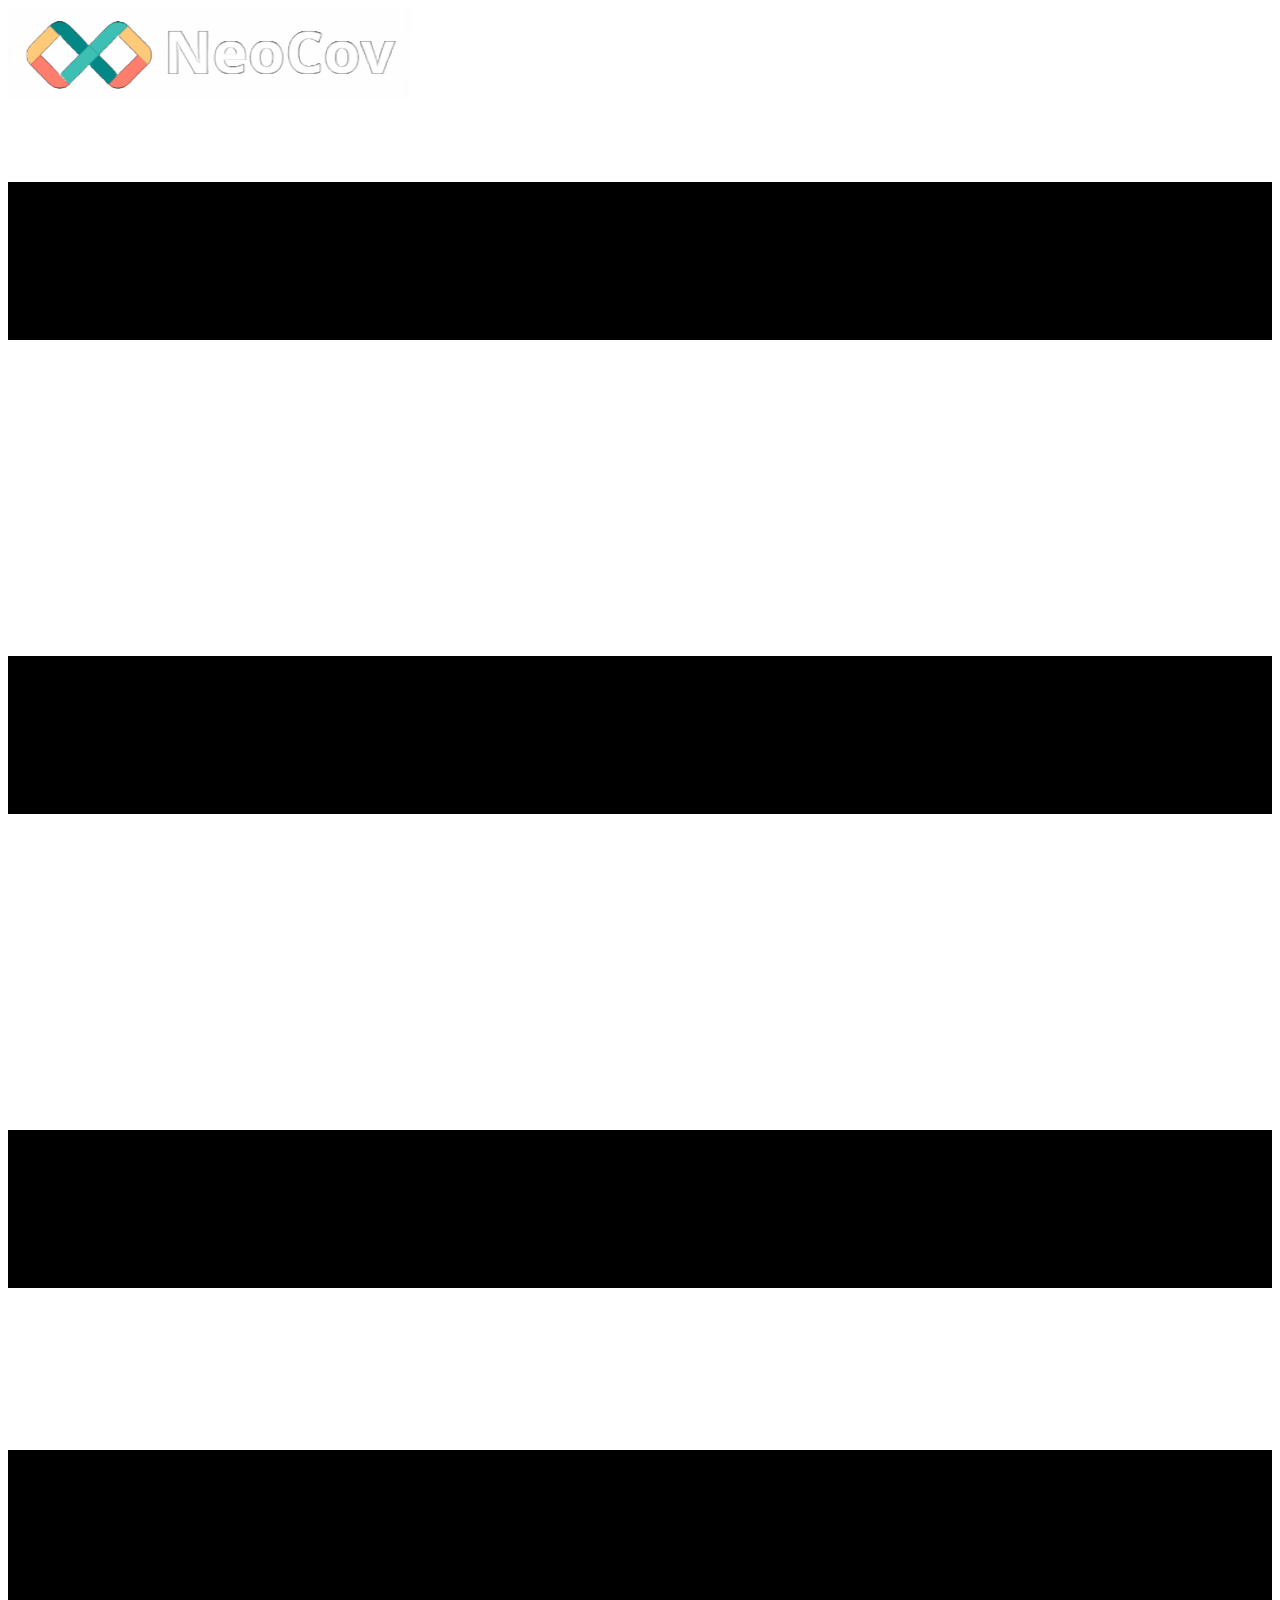
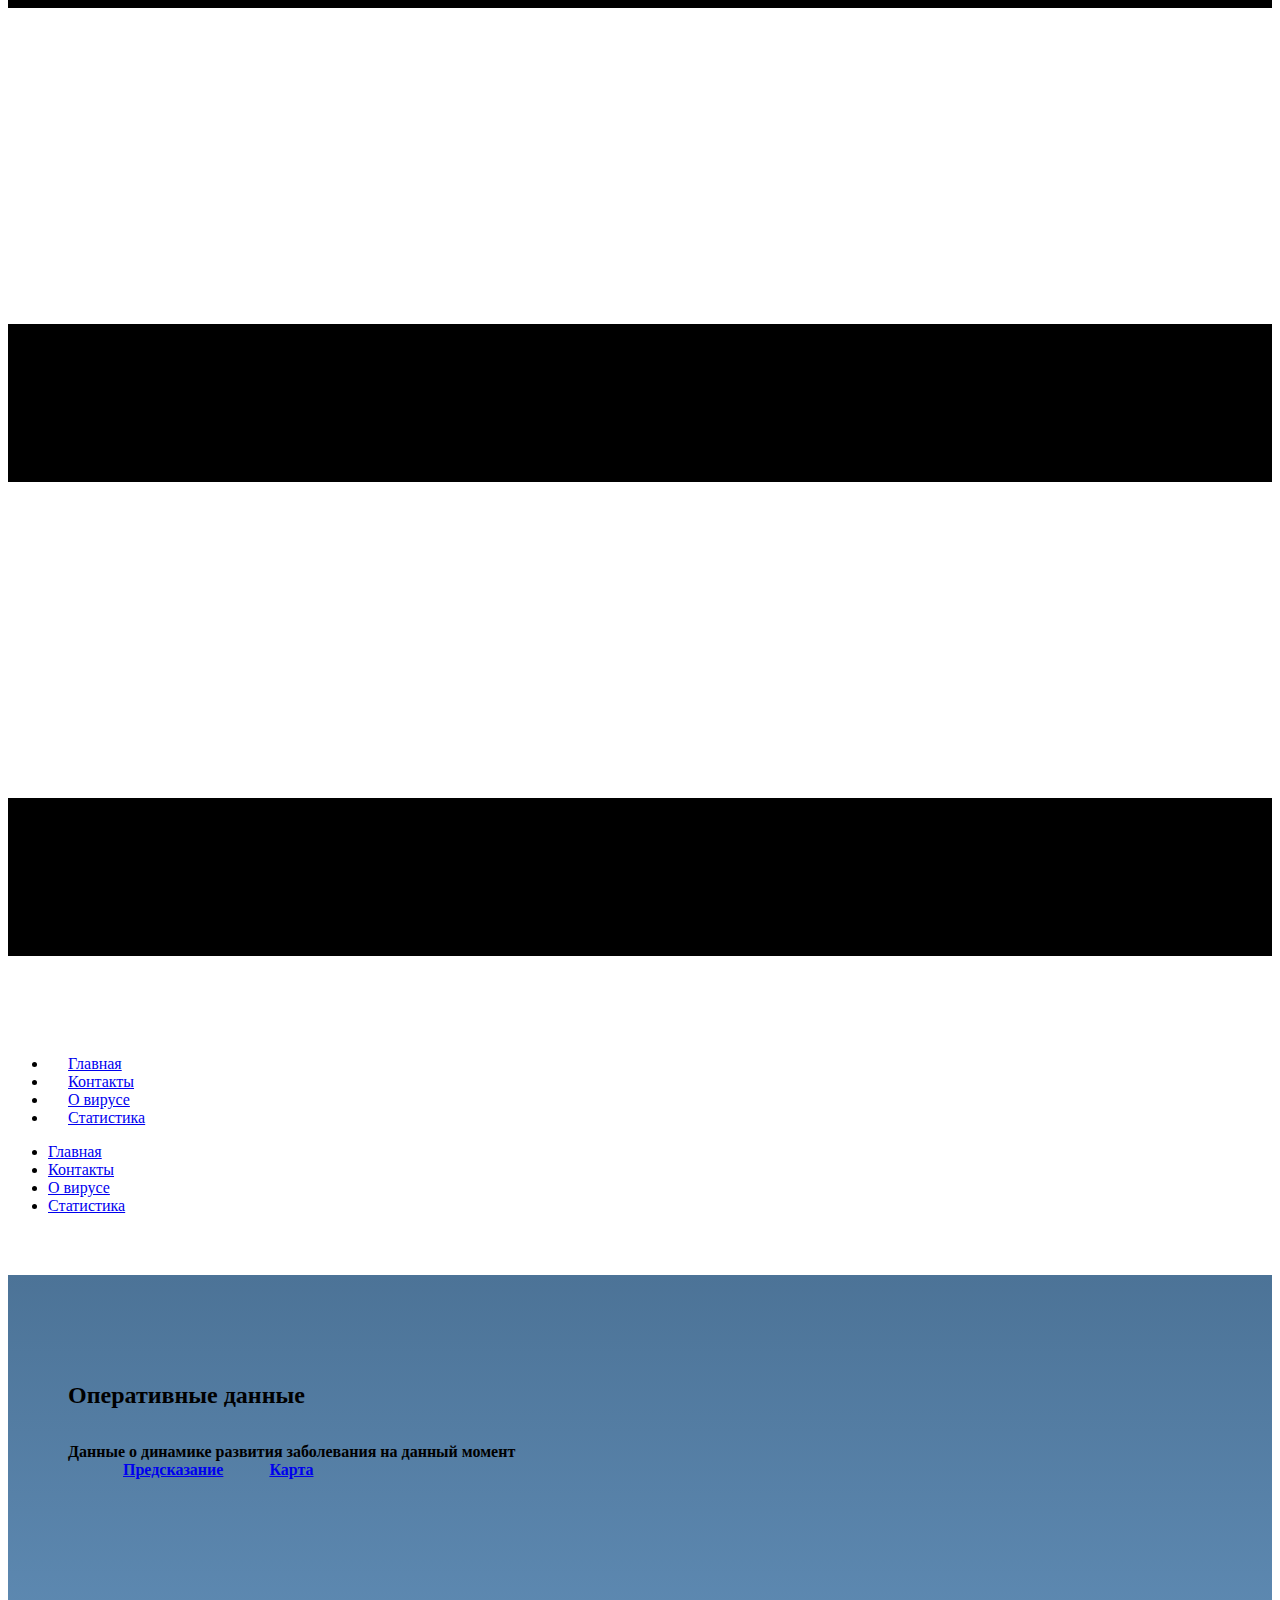
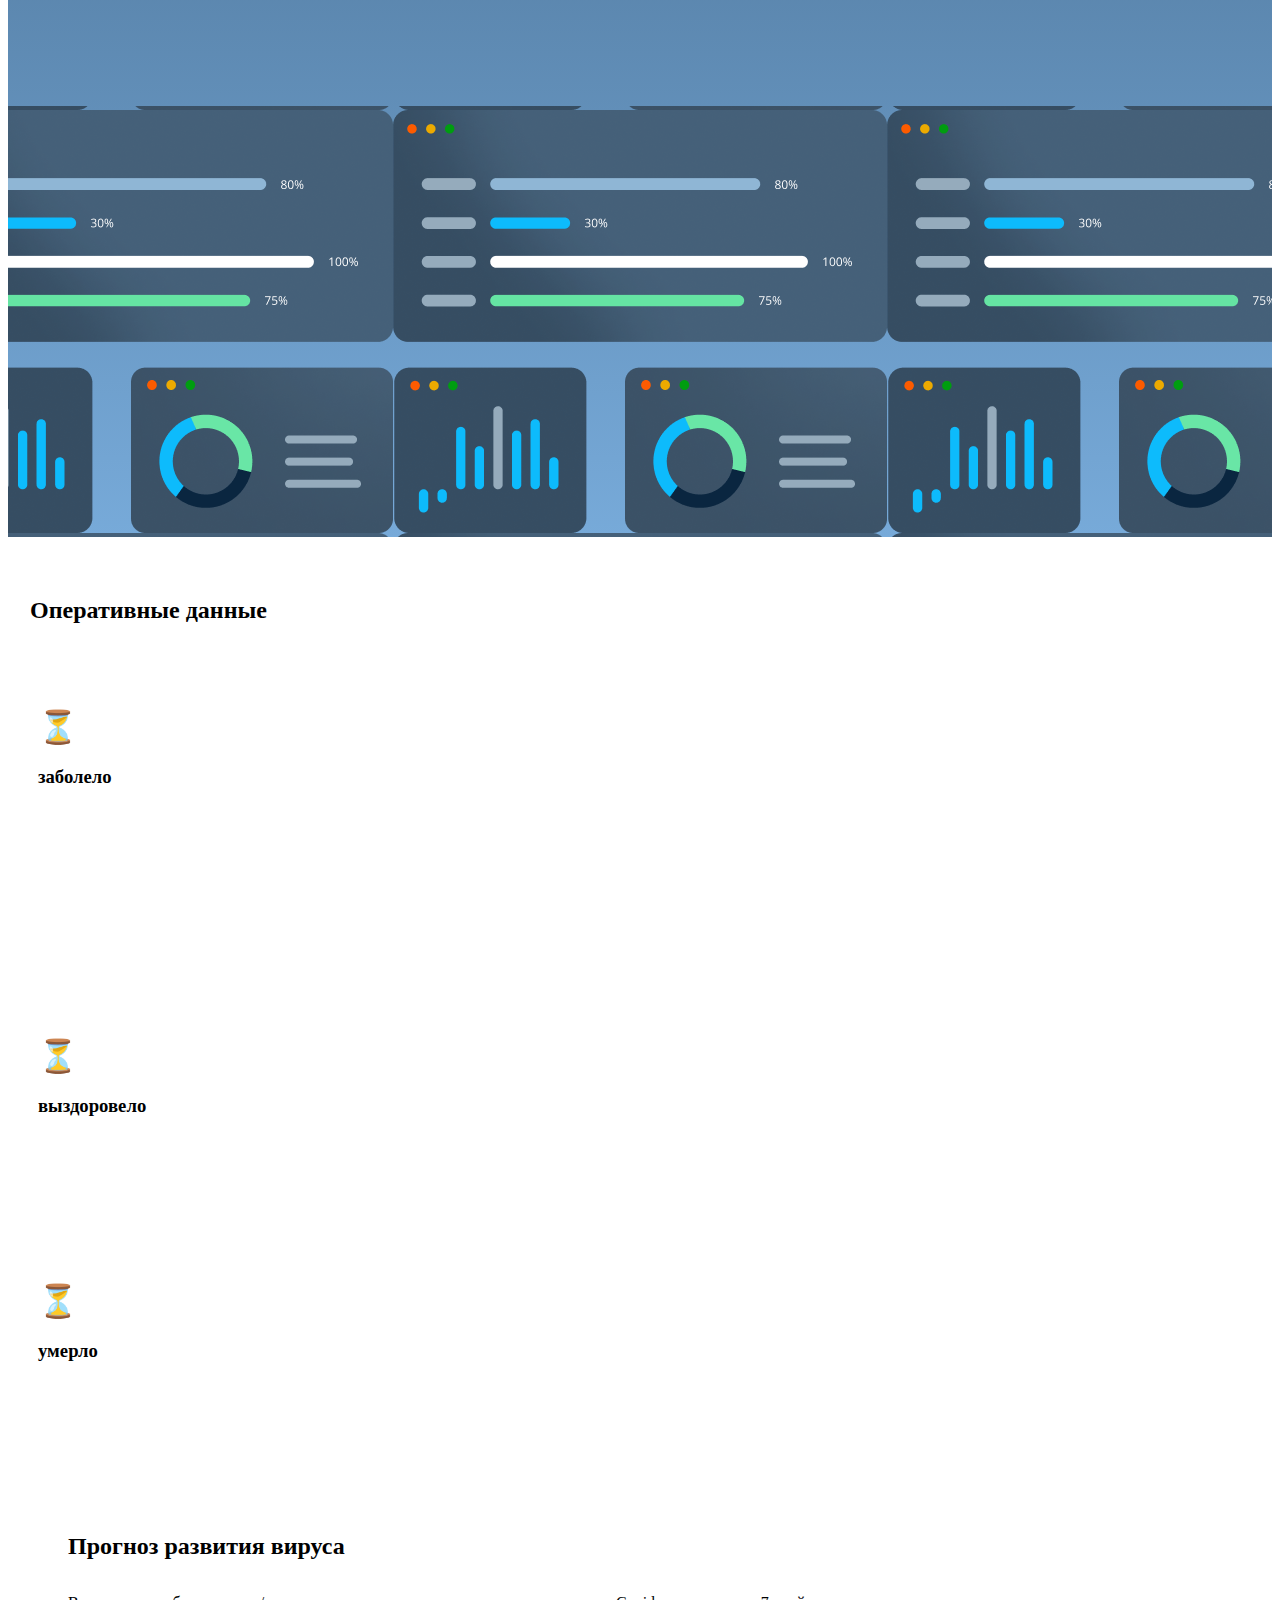
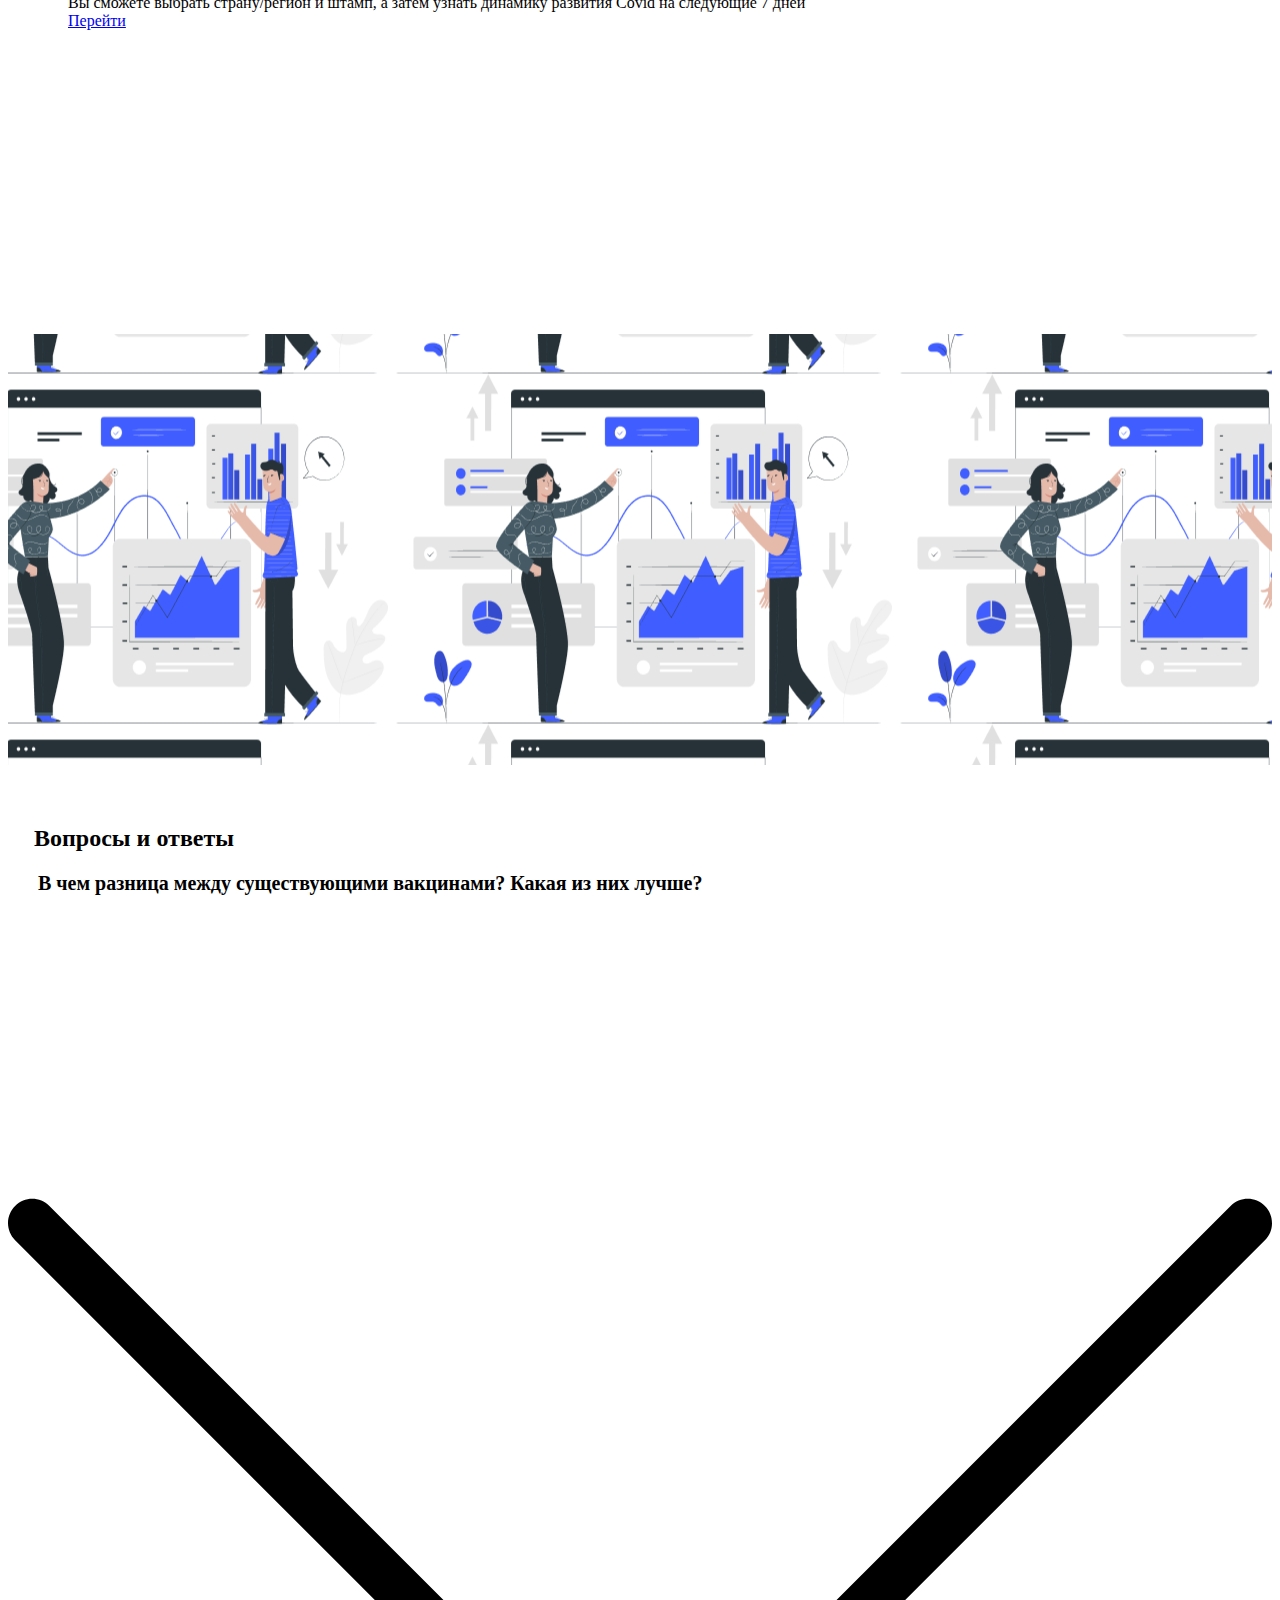
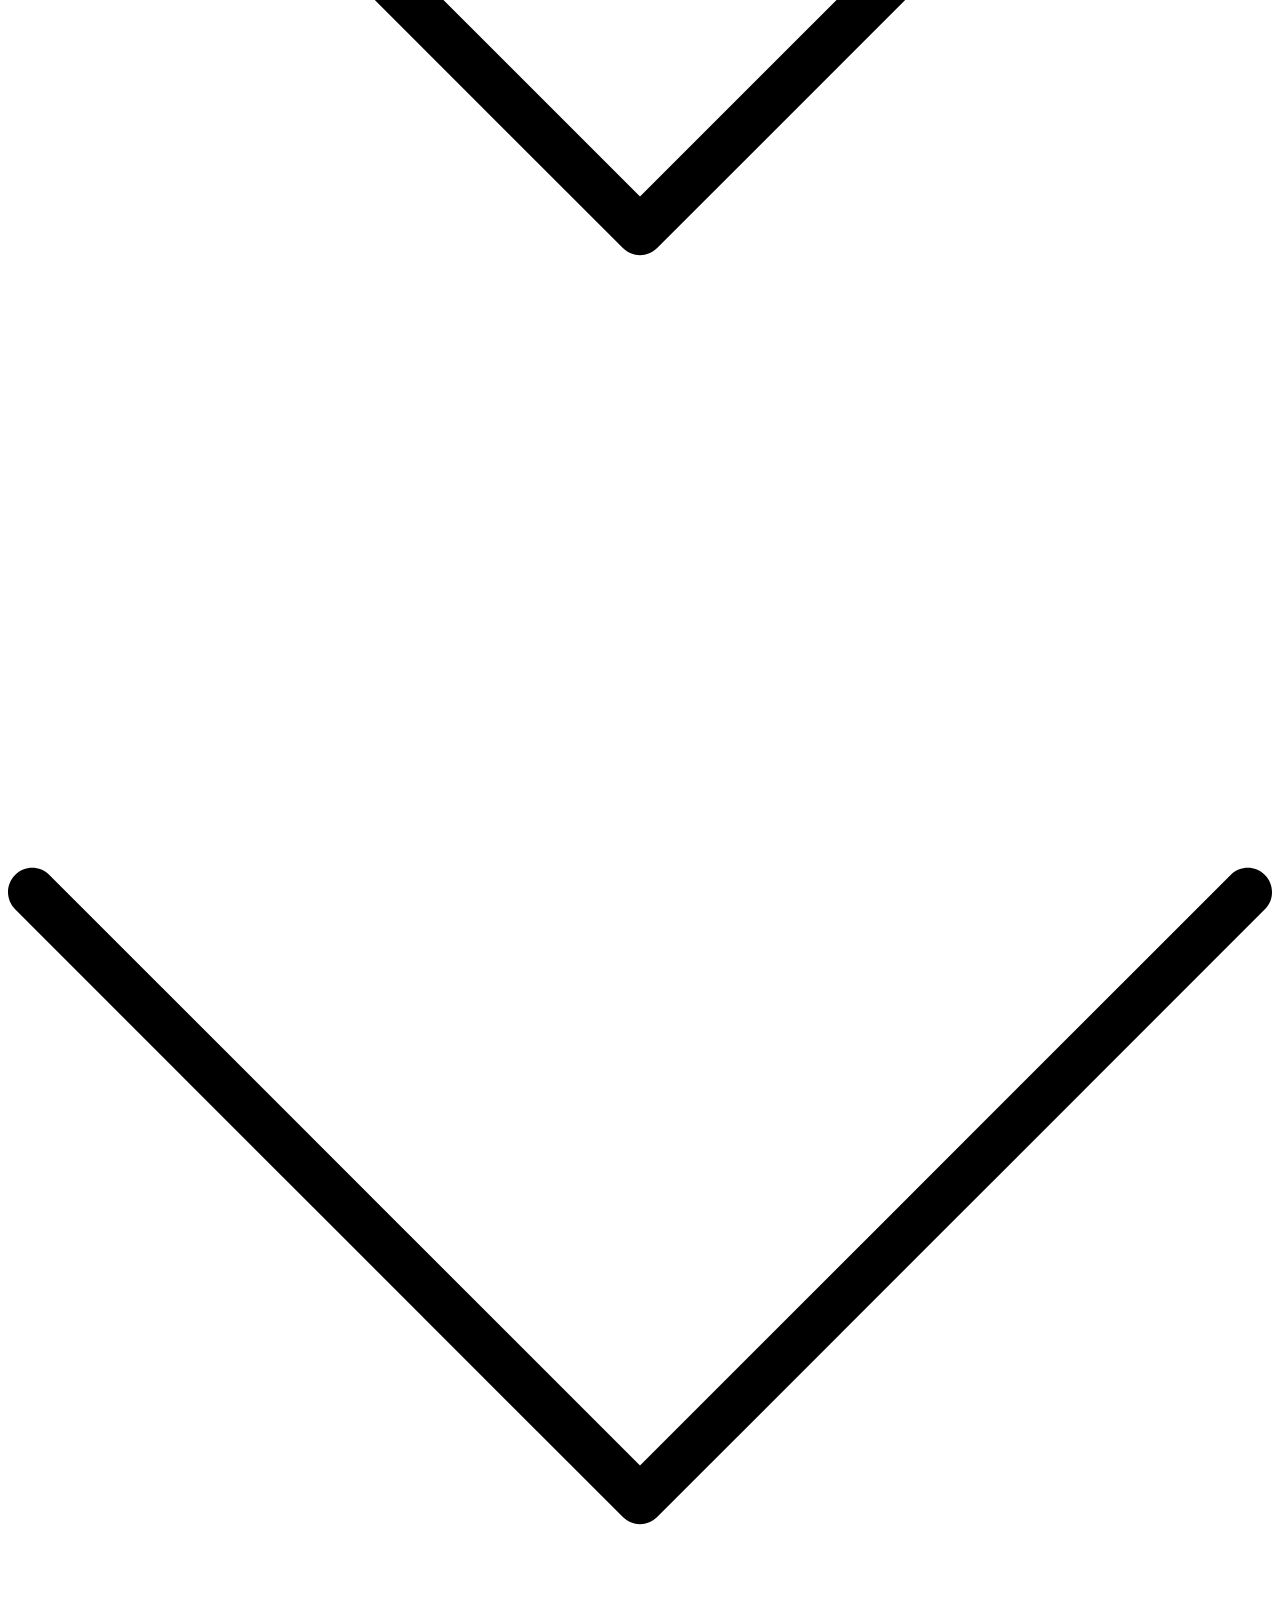
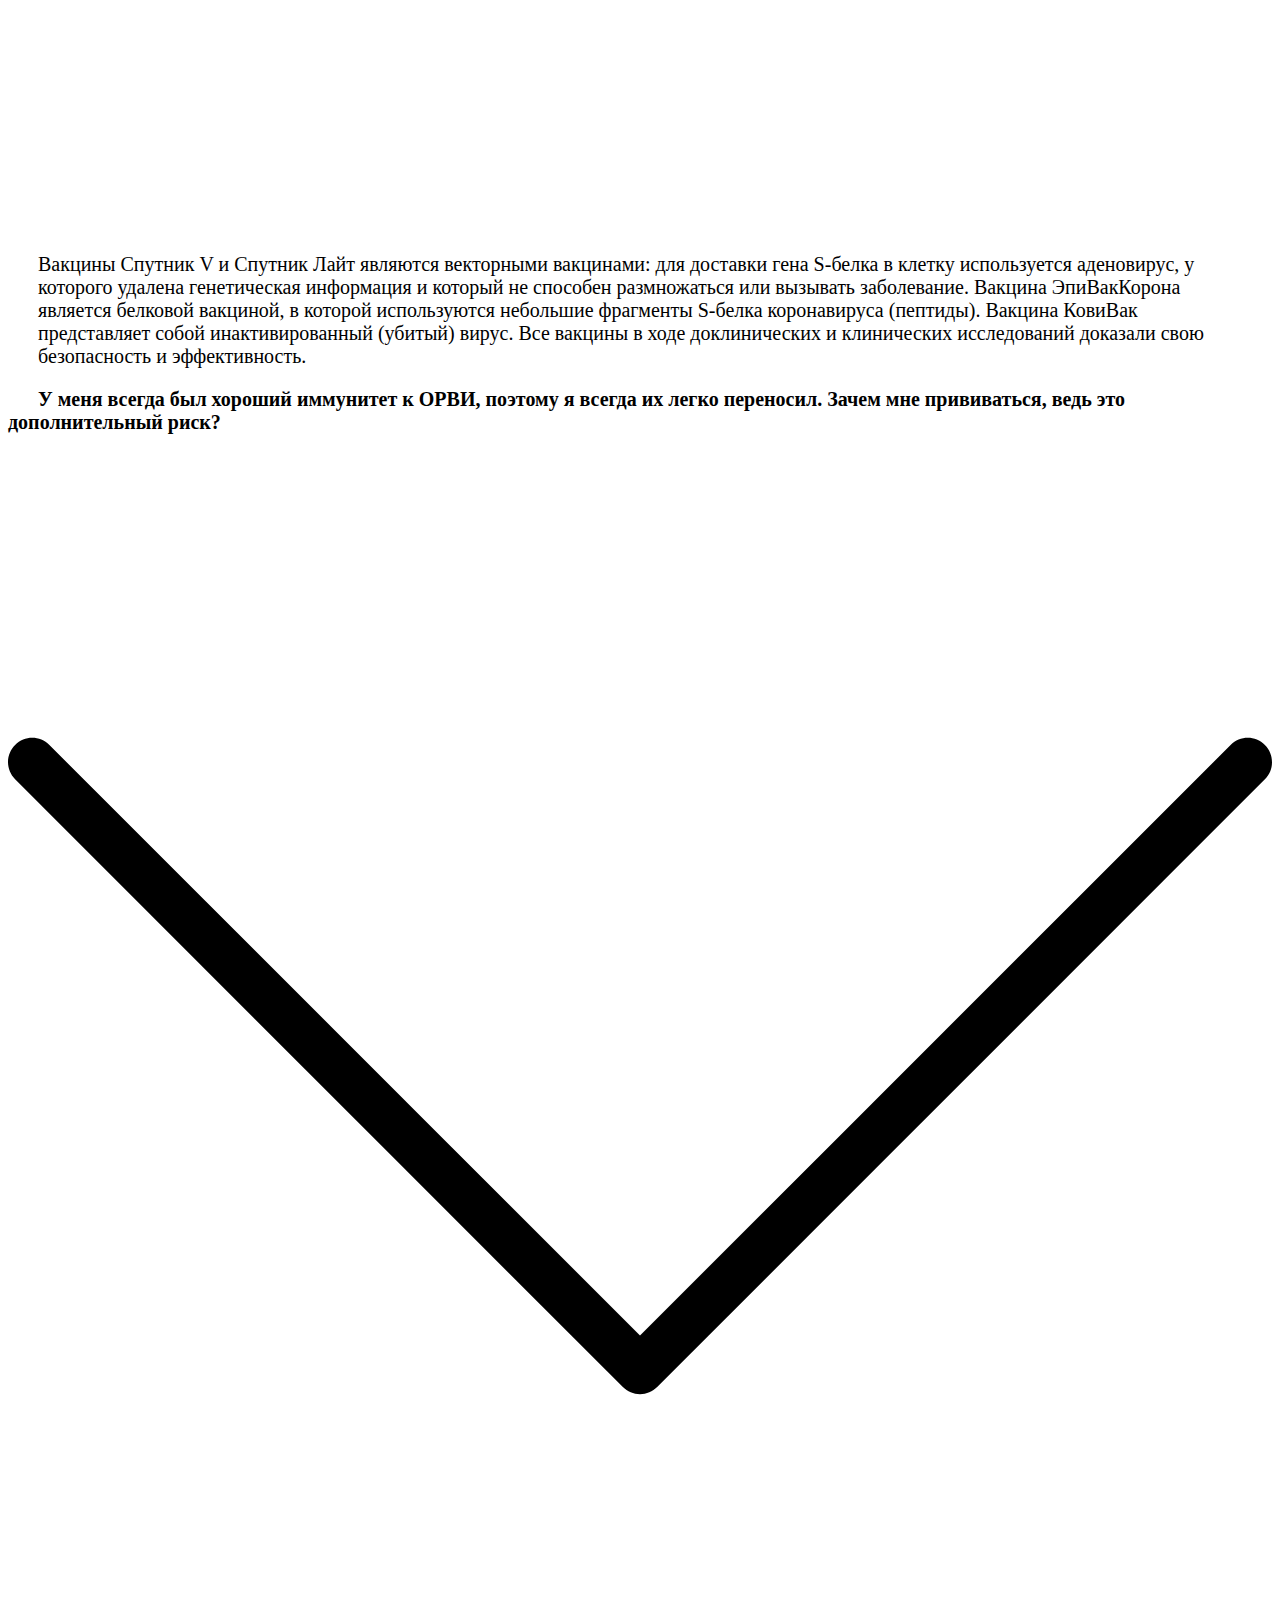
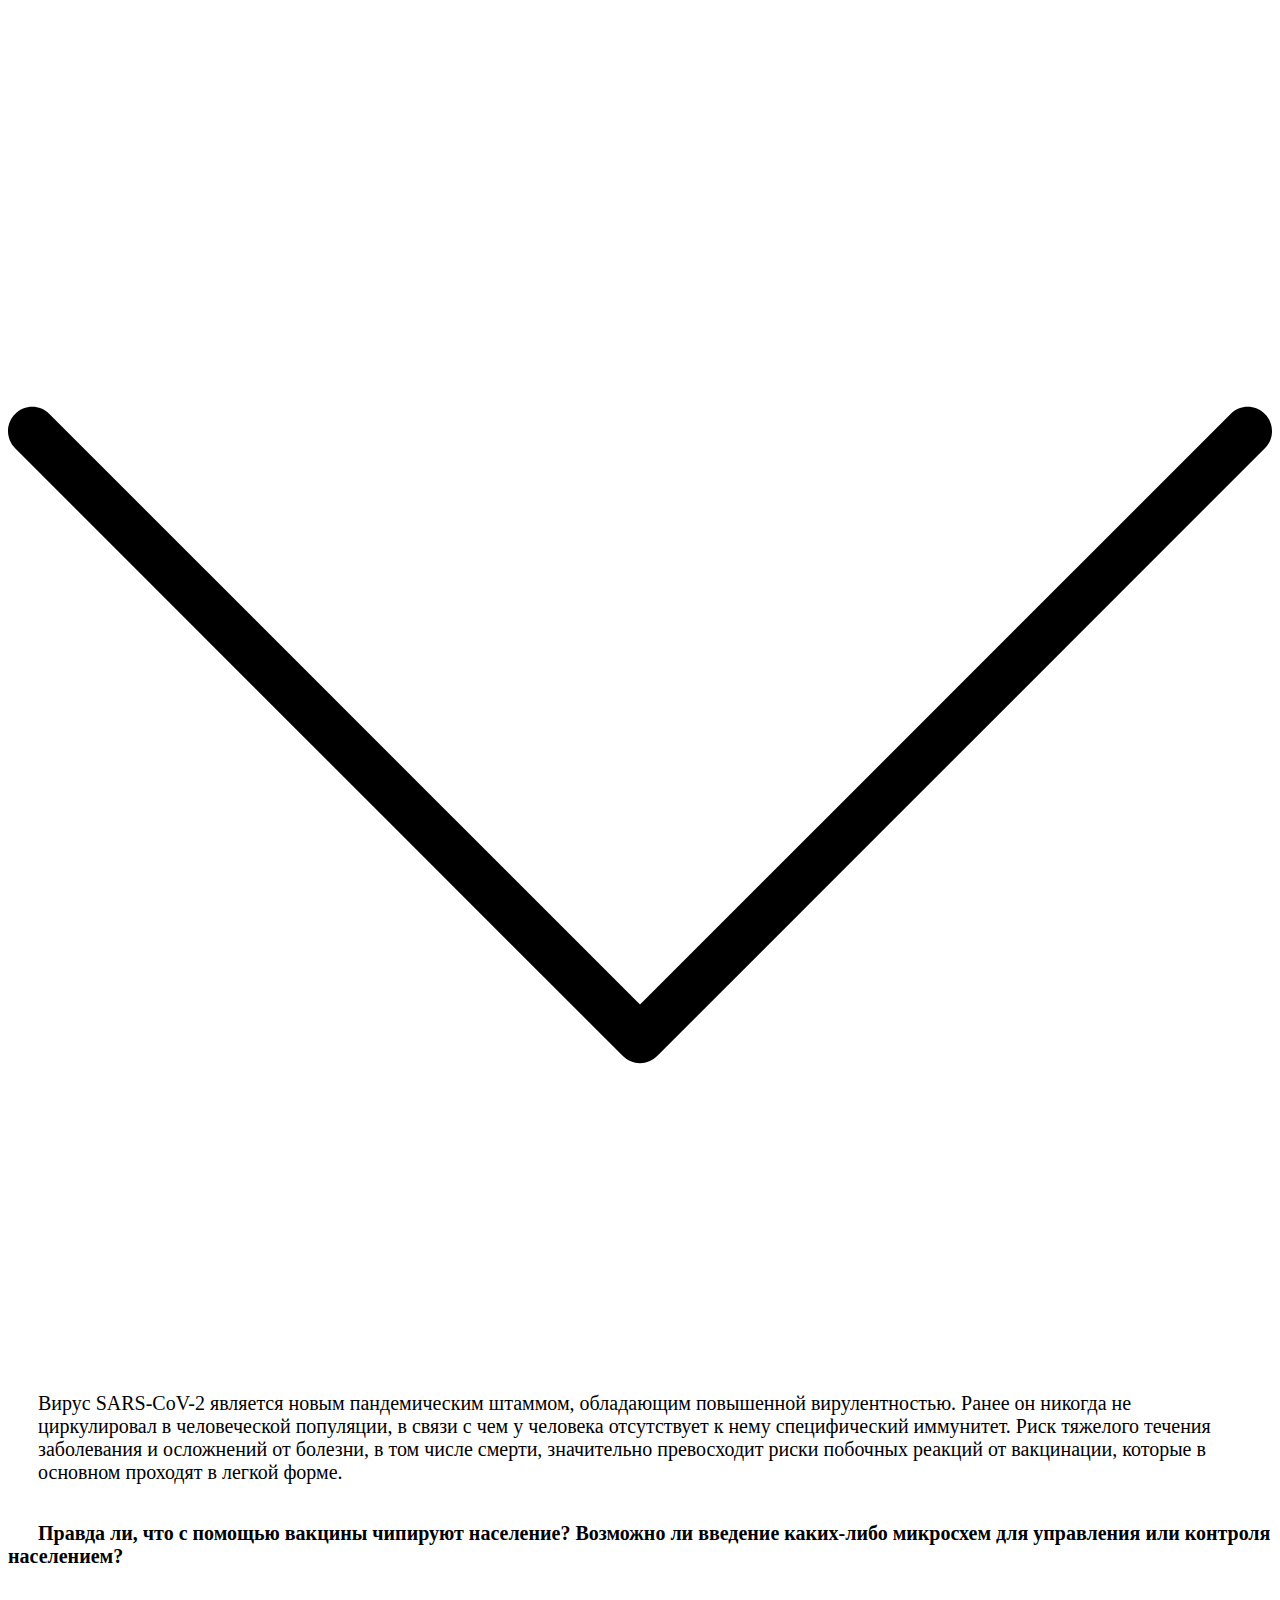
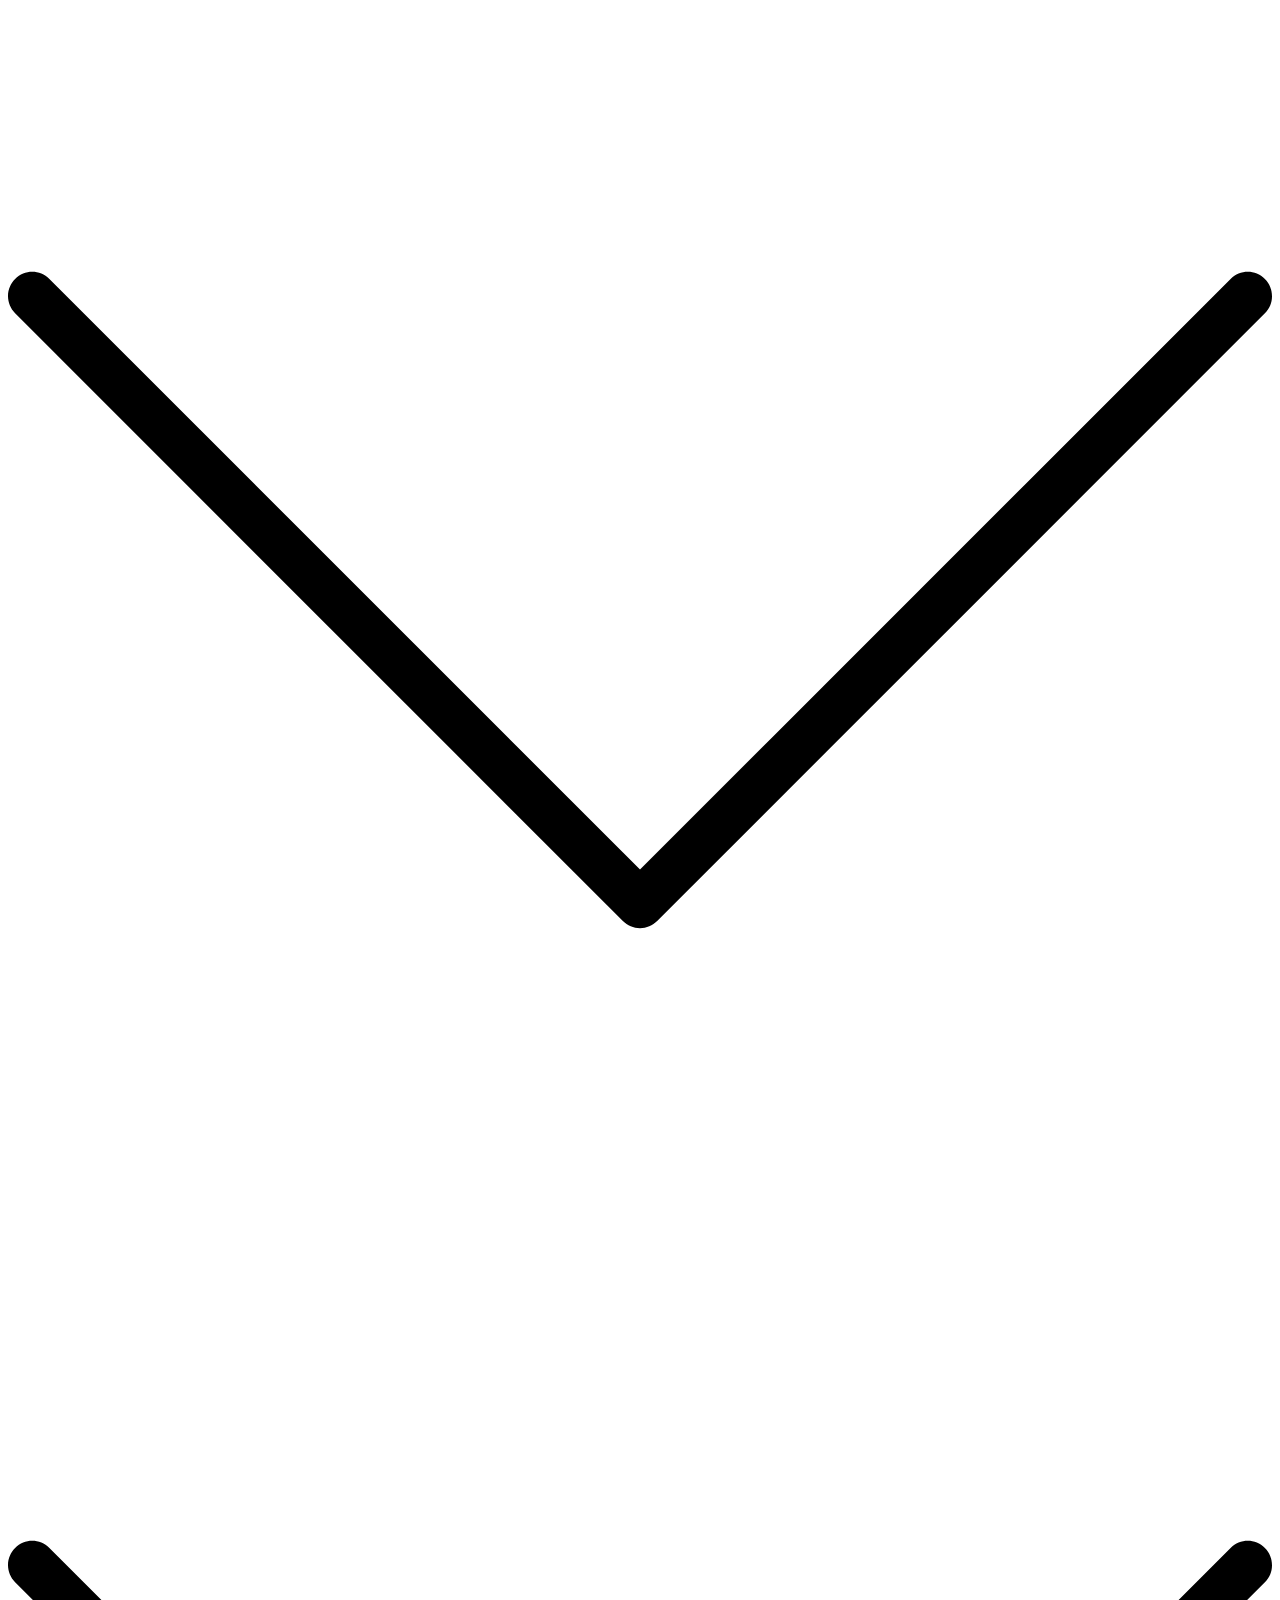
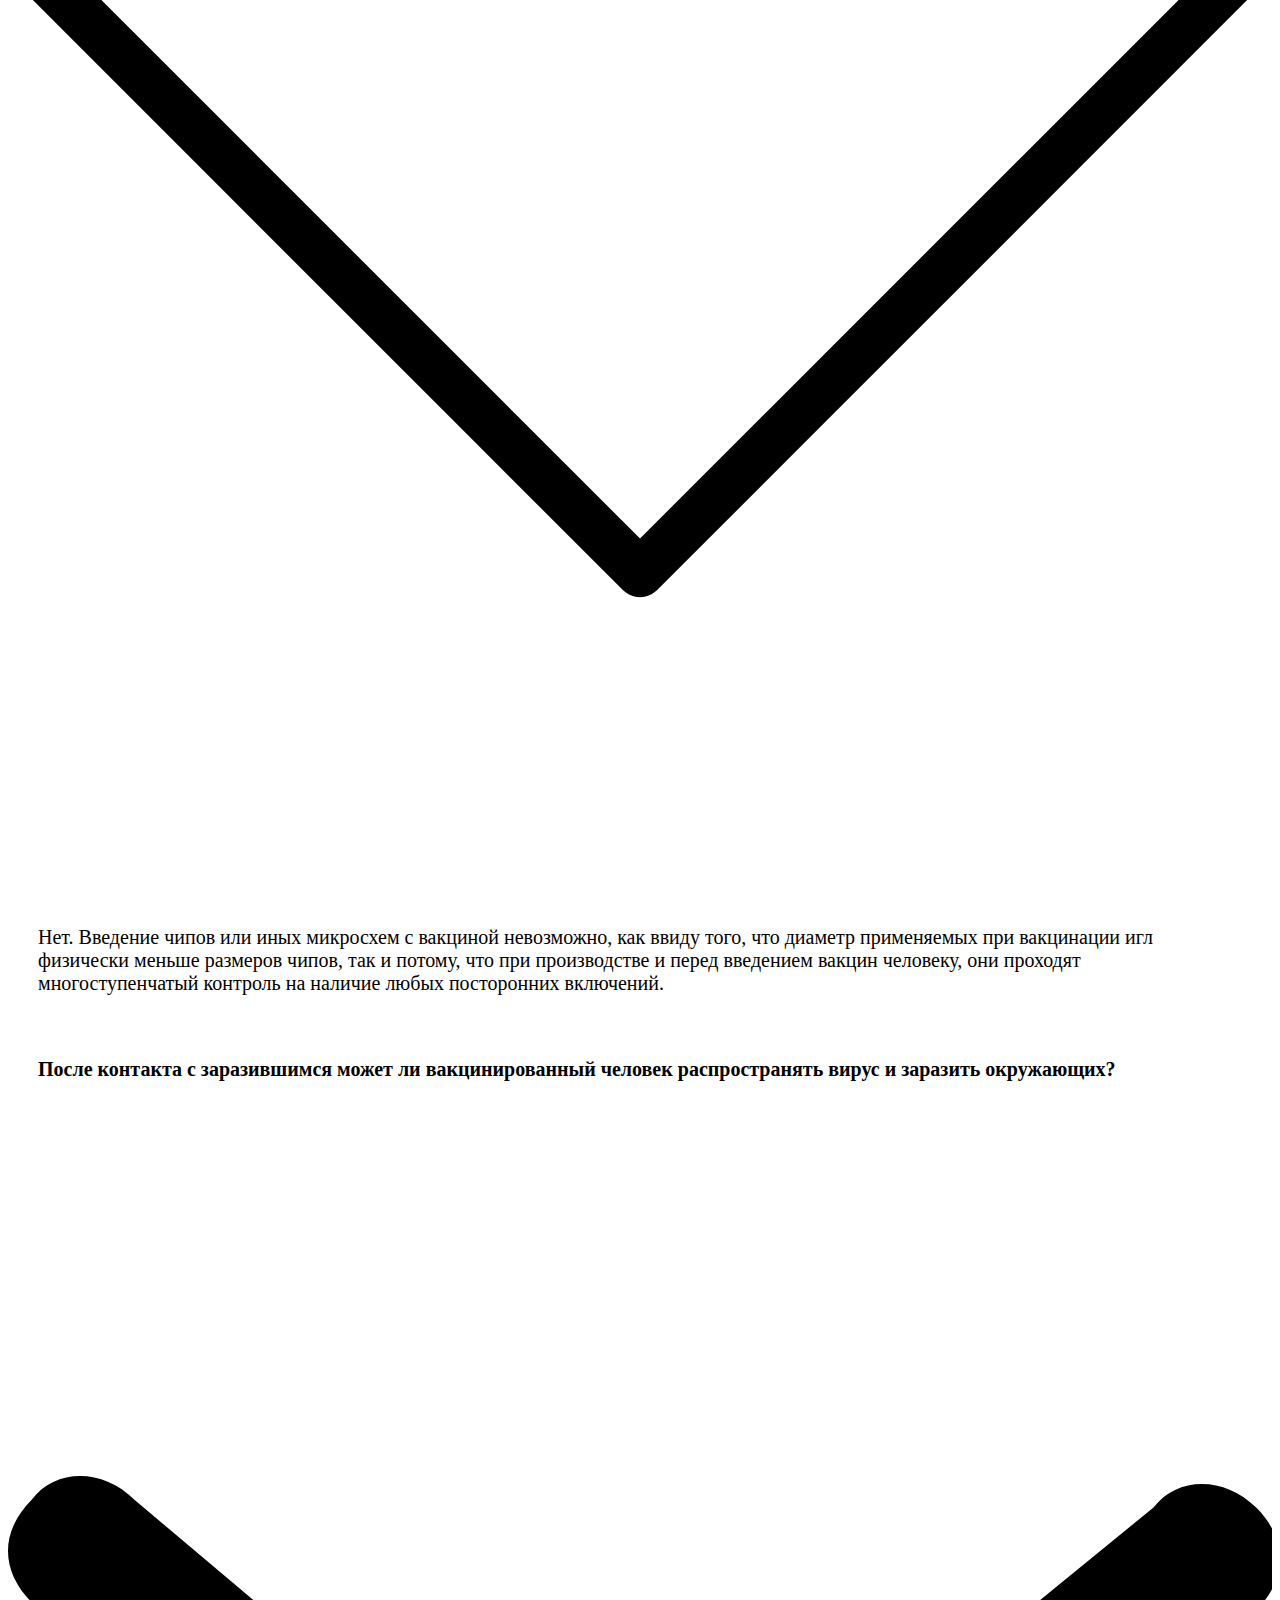
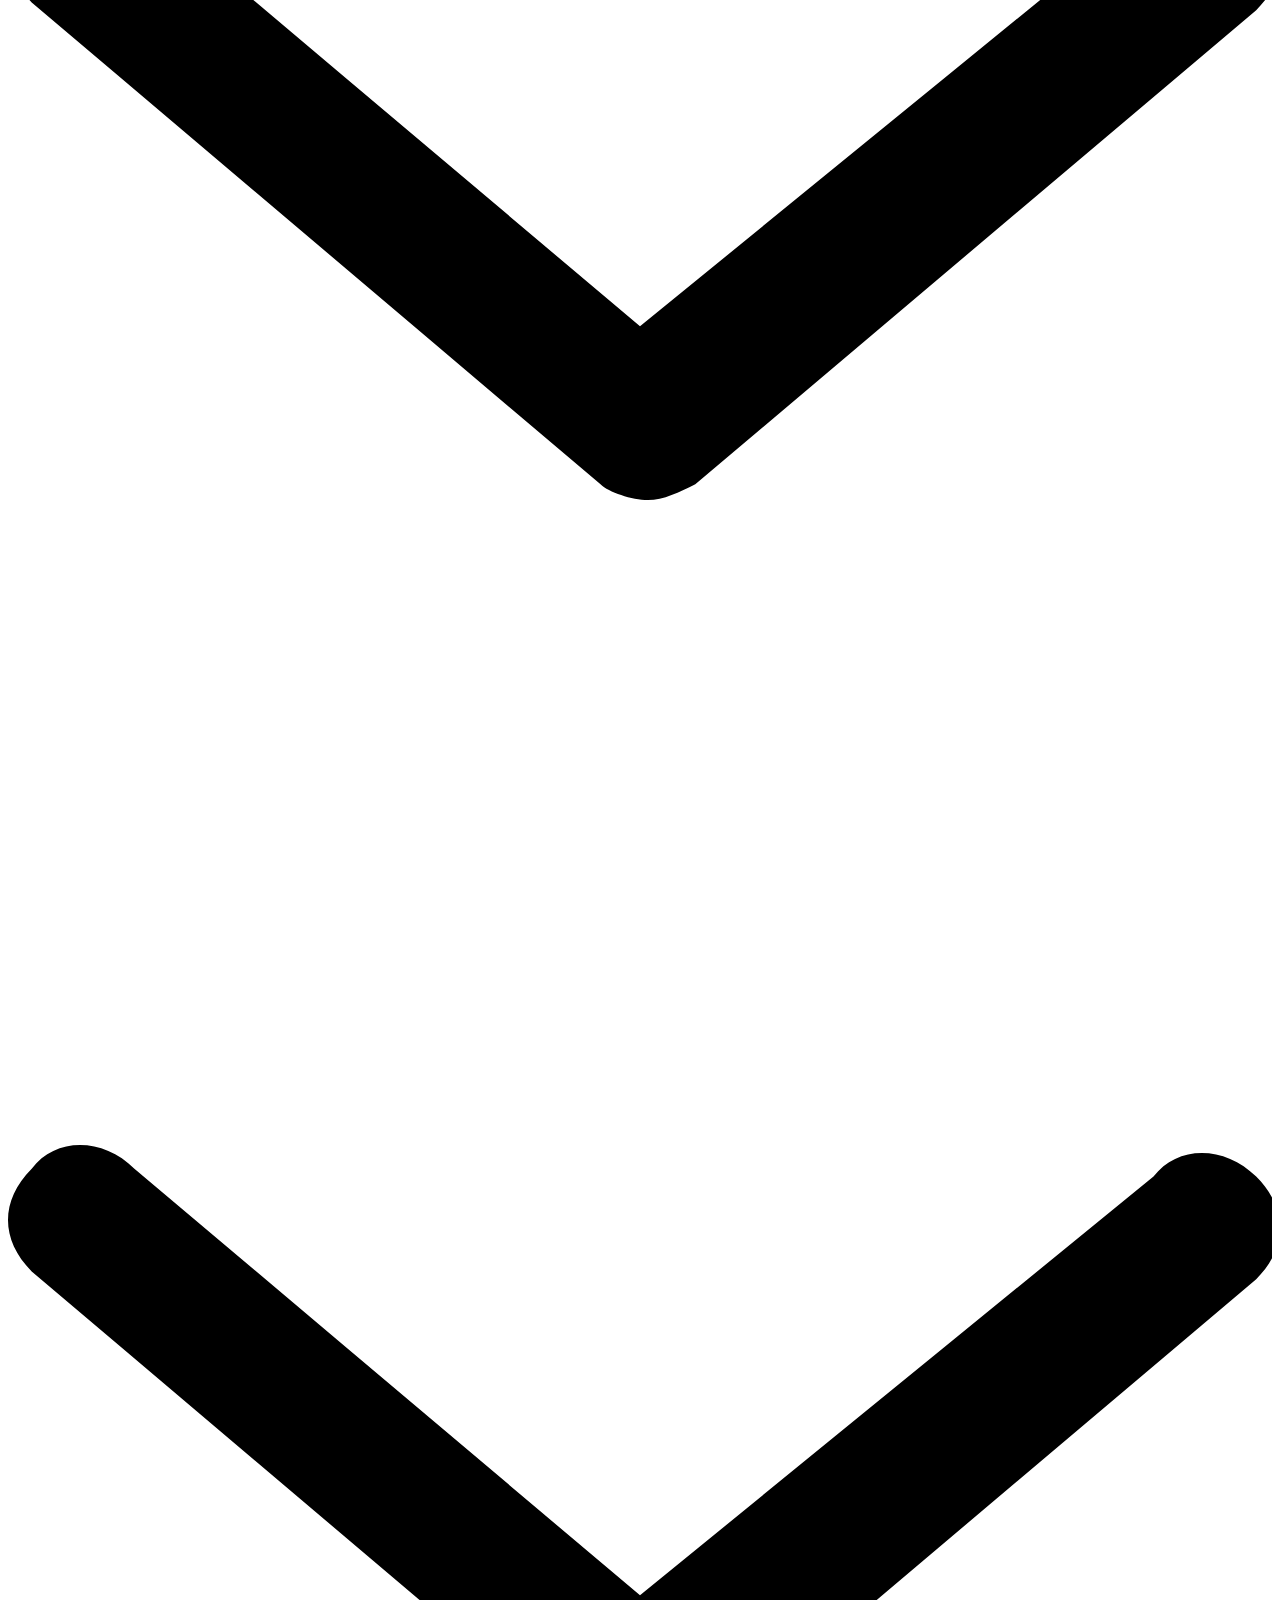
==== commit d621b810: "Update Главная.html" ====
--- a/Главная.html
+++ b/Главная.html
@@ -172,17 +172,7 @@
               </div>
             </div>
           </div>
-          <div class="u-accordion-item">
-            <a class="u-accordion-link u-border-1 u-border-active-grey-25 u-border-grey-30 u-border-hover-grey-30 u-border-no-left u-border-no-right u-border-no-top u-button-style u-text-active-black u-text-grey-50 u-text-hover-black u-accordion-link-4" id="link-cda9" aria-controls="cda9" aria-selected="false">
-              <span class="u-accordion-link-text"> Можно ли прививаться людям с хроническими заболеваниями, например, с диабетом, онкологией, астмой, частые аллергиями и т.д. Какие заболевания или состояния являются причинной для получения медотвода от прививки?</span><span class="u-accordion-link-icon u-icon u-text-grey-40 u-icon-4"><svg class="u-svg-link" preserveAspectRatio="xMidYMin slice" viewBox="0 0 16 16" style=""><use xmlns:xlink="http://www.w3.org/1999/xlink" xlink:href="#svg-a8f3"></use></svg><svg class="u-svg-content" viewBox="0 0 16 16" x="0px" y="0px" id="svg-a8f3"><path d="M8,10.7L1.6,5.3c-0.4-0.4-1-0.4-1.3,0c-0.4,0.4-0.4,0.9,0,1.3l7.2,6.1c0.1,0.1,0.4,0.2,0.6,0.2s0.4-0.1,0.6-0.2l7.1-6
-	c0.4-0.4,0.4-0.9,0-1.3c-0.4-0.4-1-0.4-1.3,0L8,10.7z"></path></svg></span>
-            </a>
-            <div class="u-accordion-pane u-align-justify u-container-style u-accordion-pane-4" id="cda9" aria-labelledby="link-cda9">
-              <div class="u-container-layout u-container-layout-4">
-                <p class="u-text u-text-default u-text-5"> Люди с хроническими заболеваниями относятся к особо уязвимым группам населения в отношении новой коронавирусной инфекции, в связи с чем их вакцинация является особенно важной и этот вопрос решается совместно с лечащим врачом. Противопоказаниями к вакцинации для вакциной Спутник V являются следующие: гиперчувствительность к какому-либо компоненту вакцины или вакцине, содержащей аналогичные компоненты; тяжелые аллергические реакции в анамнезе; острые инфекционные и неинфекционные заболевания, обострение хронических заболеваний–вакцинацию проводят через 2-4 недели после выздоровления или наступления ремиссии. При нетяжелых ОРВИ, острых инфекционных заболеваниях ЖКТ –вакцинацию проводят после нормализации температуры; период грудного вскармливания; возраст до 18 лет (сейчас проводятся исследования по эффективности и безопасности применения Спутника V у подростков). Противопоказания для введения компонента II: тяжелые поствакцинальные осложнения (анафилактический шок, тяжелые генерализованные аллергические реакции, судорожный синдром, температура тела выше 40 °С) на введение компонента I вакцины. Противопоказаниями для применения вакцины ЭпиВакКорона являются следующие: гиперчувствительность к компонентам препарата (гидроокиси алюминия и другим); тяжелые формы аллергических заболеваний; реакция или поствакцинальное осложнение на предыдущее введение вакцины; острые инфекционные и неинфекционные заболевания, хронические заболевания в стадии обострения –прививки проводят не ранее чем через месяц после выздоровления или ремиссии. При нетяжелых ОРВИ, острых инфекционных заболеваниях ЖКТ вакцинацию проводят после нормализации температуры; иммунодефицит (первичный); злокачественные заболевания крови и новообразования; беременность и период грудного вскармливания; дети до 18 лет (в связи с отсутствием данных об эффективности и безопасности). Противопоказаниями для применения вакцины КовиВак являются следующие:серьезная поствакцинальная реакция (температура выше 40 °С, гиперемия или отек более 8 см в диаметре) или осложнение (коллапс или шокоподобное состояние, развившиеся в течение 48 ч после вакцинации; судороги, сопровождаемые или не сопровождаемые лихорадочным состоянием) на любую предыдущую вакцинацию в анамнезе; отягощенный аллергологический анамнез (анафилактический шок, отек Квинке, полиморфная экссудативная экзема, гиперчувствительность или аллергические реакции на введение каких-либо вакцин в анамнезе, известные аллергические реакции на компоненты вакцины и др.); беременность и период грудного вскармливания; возраст до 18 лет; возраст после 60 лет.</p>
-              </div>
-            </div>
-          </div>
+
           <div class="u-accordion-item u-accordion-item-5">
             <a class="u-accordion-link u-border-1 u-border-active-grey-25 u-border-grey-30 u-border-hover-grey-30 u-border-no-left u-border-no-right u-border-no-top u-button-style u-text-active-black u-text-grey-50 u-text-hover-black u-accordion-link-5" id="link-5d9b" aria-controls="5d9b" aria-selected="false">
               <span class="u-accordion-link-text"> После контакта с заразившимся может ли вакцинированный человек распространять вирус и заразить окружающих?</span><span class="u-accordion-link-icon u-icon u-text-grey-40 u-icon-5"><svg class="u-svg-link" preserveAspectRatio="xMidYMin slice" viewBox="0 0 16 16" style=""><use xmlns:xlink="http://www.w3.org/1999/xlink" xlink:href="#svg-b781"></use></svg><svg class="u-svg-content" viewBox="0 0 16 16" x="0px" y="0px" id="svg-b781"><path d="M8,10.7L1.6,5.3c-0.4-0.4-1-0.4-1.3,0c-0.4,0.4-0.4,0.9,0,1.3l7.2,6.1c0.1,0.1,0.4,0.2,0.6,0.2s0.4-0.1,0.6-0.2l7.1-6
--- a/Главная.css
+++ b/Главная.css
@@ -0,0 +1,501 @@
+.u-section-1 {
+    background-image: linear-gradient(#4c7397, #77aad9);
+  }
+  
+  .u-section-1 .u-sheet-1 {
+    min-height: 541px;
+  }
+  
+  .u-section-1 .u-layout-wrap-1 {
+    margin: 60px auto 60px 0;
+  }
+  
+  .u-section-1 .u-layout-cell-1 {
+    min-height: 431px;
+  }
+  
+  .u-section-1 .u-container-layout-1 {
+    padding: 30px 60px;
+  }
+  
+  .u-section-1 .u-text-1 {
+    font-weight: 700;
+    margin: 77px auto 0;
+  }
+  
+  .u-section-1 .u-text-2 {
+    font-weight: 700;
+    margin: 34px 0 0;
+  }
+  
+  .u-section-1 .u-btn-1 {
+    font-weight: 700;
+    margin: 34px auto 0 55px;
+  }
+  
+  .u-section-1 .u-btn-2 {
+    font-weight: 700;
+    margin: -46px 55px 0 auto;
+    padding: 10px 43px 10px 42px;
+  }
+  
+  .u-section-1 .u-image-1 {
+    min-height: 431px;
+    background-image: url("images/herographics.png");
+    background-position: 50% 50%;
+  }
+  
+  .u-section-1 .u-container-layout-2 {
+    padding: 30px 60px;
+  }
+  
+  @media (max-width: 1199px) {
+    .u-section-1 .u-sheet-1 {
+      min-height: 100px;
+    }
+  
+    .u-section-1 .u-layout-wrap-1 {
+      margin-right: initial;
+      margin-left: initial;
+    }
+  
+    .u-section-1 .u-layout-cell-1 {
+      min-height: 355px;
+    }
+  
+    .u-section-1 .u-btn-1 {
+      margin-left: 0;
+    }
+  
+    .u-section-1 .u-btn-2 {
+      margin-right: 0;
+    }
+  
+    .u-section-1 .u-image-1 {
+      min-height: 355px;
+    }
+  }
+  
+  @media (max-width: 991px) {
+    .u-section-1 .u-layout-cell-1 {
+      min-height: 100px;
+    }
+  
+    .u-section-1 .u-container-layout-1 {
+      padding-left: 30px;
+      padding-right: 30px;
+    }
+  
+    .u-section-1 .u-image-1 {
+      min-height: 272px;
+    }
+  
+    .u-section-1 .u-container-layout-2 {
+      padding-left: 30px;
+      padding-right: 30px;
+    }
+  }
+  
+  @media (max-width: 767px) {
+    .u-section-1 .u-container-layout-1 {
+      padding-left: 10px;
+      padding-right: 10px;
+    }
+  
+    .u-section-1 .u-image-1 {
+      min-height: 408px;
+    }
+  
+    .u-section-1 .u-container-layout-2 {
+      padding-left: 10px;
+      padding-right: 10px;
+    }
+  }
+  
+  @media (max-width: 575px) {
+    .u-section-1 .u-image-1 {
+      min-height: 257px;
+    }
+  }.u-section-2 .u-sheet-1 {
+    min-height: 386px;
+  }
+  
+  .u-section-2 .u-text-1 {
+    font-weight: 700;
+    margin: 47px auto 0 22px;
+  }
+  
+  .u-section-2 .u-layout-wrap-1 {
+    margin-top: 22px;
+    margin-bottom: 33px;
+  }
+  
+  .u-section-2 .u-layout-cell-1 {
+    min-height: 245px;
+  }
+  
+  .u-section-2 .u-container-layout-1 {
+    padding: 0 30px;
+  }
+  
+  .u-section-2 .u-text-2 {
+    font-weight: 700;
+    margin: 84px auto 0;
+  }
+  
+  .u-section-2 .u-text-3 {
+    margin: 20px auto 0;
+  }
+  
+  .u-section-2 .u-layout-cell-2 {
+    min-height: 245px;
+  }
+  
+  .u-section-2 .u-container-layout-2 {
+    padding: 30px;
+  }
+  
+  .u-section-2 .u-text-4 {
+    font-weight: 700;
+    margin: 54px auto 0;
+  }
+  
+  .u-section-2 .u-text-5 {
+    margin: 20px auto 0;
+  }
+  
+  .u-section-2 .u-layout-cell-3 {
+    min-height: 245px;
+  }
+  
+  .u-section-2 .u-container-layout-3 {
+    padding: 30px;
+  }
+  
+  .u-section-2 .u-text-6 {
+    font-weight: 700;
+    margin: 54px auto 0;
+  }
+  
+  .u-section-2 .u-text-7 {
+    margin: 20px auto 0;
+  }
+  
+  @media (max-width: 1199px) {
+    .u-section-2 .u-sheet-1 {
+      min-height: 343px;
+    }
+  
+    .u-section-2 .u-layout-wrap-1 {
+      position: relative;
+    }
+  
+    .u-section-2 .u-layout-cell-1 {
+      min-height: 202px;
+    }
+  
+    .u-section-2 .u-layout-cell-2 {
+      min-height: 202px;
+    }
+  
+    .u-section-2 .u-layout-cell-3 {
+      min-height: 202px;
+    }
+  }
+  
+  @media (max-width: 991px) {
+    .u-section-2 .u-sheet-1 {
+      min-height: 241px;
+    }
+  
+    .u-section-2 .u-layout-cell-1 {
+      min-height: 100px;
+    }
+  
+    .u-section-2 .u-layout-cell-2 {
+      min-height: 100px;
+    }
+  
+    .u-section-2 .u-layout-cell-3 {
+      min-height: 100px;
+    }
+  }
+  
+  @media (max-width: 767px) {
+    .u-section-2 .u-sheet-1 {
+      min-height: 341px;
+    }
+  
+    .u-section-2 .u-container-layout-1 {
+      padding-left: 10px;
+      padding-right: 10px;
+    }
+  
+    .u-section-2 .u-container-layout-2 {
+      padding-left: 10px;
+      padding-right: 10px;
+    }
+  
+    .u-section-2 .u-container-layout-3 {
+      padding-left: 10px;
+      padding-right: 10px;
+    }
+  }.u-section-3 .u-sheet-1 {
+    min-height: 541px;
+  }
+  
+  .u-section-3 .u-layout-wrap-1 {
+    margin: 60px auto 60px 0;
+  }
+  
+  .u-section-3 .u-layout-cell-1 {
+    min-height: 431px;
+  }
+  
+  .u-section-3 .u-container-layout-1 {
+    padding: 30px 60px;
+  }
+  
+  .u-section-3 .u-text-1 {
+    font-weight: 700;
+    margin: 0 auto;
+  }
+  
+  .u-section-3 .u-text-2 {
+    margin: 34px 0 0;
+  }
+  
+  .u-section-3 .u-btn-1 {
+    margin: 37px auto 0;
+  }
+  
+  .u-section-3 .u-image-1 {
+    min-height: 431px;
+    background-image: url("images/Group286.png");
+    background-position: 50% 50%;
+  }
+  
+  .u-section-3 .u-container-layout-2 {
+    padding: 30px 60px;
+  }
+  
+  @media (max-width: 1199px) {
+    .u-section-3 .u-sheet-1 {
+      min-height: 100px;
+    }
+  
+    .u-section-3 .u-layout-wrap-1 {
+      margin-right: initial;
+      margin-left: initial;
+    }
+  
+    .u-section-3 .u-layout-cell-1 {
+      min-height: 355px;
+    }
+  
+    .u-section-3 .u-image-1 {
+      min-height: 355px;
+    }
+  }
+  
+  @media (max-width: 991px) {
+    .u-section-3 .u-layout-cell-1 {
+      min-height: 100px;
+    }
+  
+    .u-section-3 .u-container-layout-1 {
+      padding-left: 30px;
+      padding-right: 30px;
+    }
+  
+    .u-section-3 .u-image-1 {
+      min-height: 272px;
+    }
+  
+    .u-section-3 .u-container-layout-2 {
+      padding-left: 30px;
+      padding-right: 30px;
+    }
+  }
+  
+  @media (max-width: 767px) {
+    .u-section-3 .u-container-layout-1 {
+      padding-left: 10px;
+      padding-right: 10px;
+    }
+  
+    .u-section-3 .u-image-1 {
+      min-height: 408px;
+    }
+  
+    .u-section-3 .u-container-layout-2 {
+      padding-left: 10px;
+      padding-right: 10px;
+    }
+  }
+  
+  @media (max-width: 575px) {
+    .u-section-3 .u-image-1 {
+      min-height: 257px;
+    }
+  } .u-section-4 {
+    background-image: none;
+  }
+  
+  .u-section-4 .u-sheet-1 {
+    min-height: 773px;
+  }
+  
+  .u-section-4 .u-text-1 {
+    font-weight: 700;
+    margin: 20px auto 0 26px;
+  }
+  
+  .u-section-4 .u-accordion-1 {
+    margin-top: 20px;
+    margin-bottom: 60px;
+  }
+  
+  .u-section-4 .u-accordion-link-1 {
+    background-image: none;
+    font-weight: 700;
+    font-size: 1.25rem;
+    padding: 30px;
+  }
+  
+  .u-section-4 .u-icon-1 {
+    height: 20px;
+    width: 20px;
+  }
+  
+  .u-section-4 .u-accordion-pane-1 {
+    min-height: 150px;
+  }
+  
+  .u-section-4 .u-container-layout-1 {
+    padding: 20px 30px;
+  }
+  
+  .u-section-4 .u-text-2 {
+    font-size: 1.25rem;
+    margin: 0;
+  }
+  
+  .u-section-4 .u-accordion-link-2 {
+    background-image: none;
+    font-weight: 700;
+    font-size: 1.25rem;
+    padding: 30px;
+  }
+  
+  .u-section-4 .u-icon-2 {
+    height: 20px;
+    width: 20px;
+  }
+  
+  .u-section-4 .u-accordion-pane-2 {
+    min-height: 150px;
+  }
+  
+  .u-section-4 .u-container-layout-2 {
+    padding: 20px 30px;
+  }
+  
+  .u-section-4 .u-text-3 {
+    font-size: 1.25rem;
+    margin: 0;
+  }
+  
+  .u-section-4 .u-accordion-link-3 {
+    background-image: none;
+    font-weight: 700;
+    font-size: 1.25rem;
+    padding: 30px;
+  }
+  
+  .u-section-4 .u-icon-3 {
+    height: 20px;
+    width: 20px;
+  }
+  
+  .u-section-4 .u-accordion-pane-3 {
+    min-height: 150px;
+  }
+  
+  .u-section-4 .u-container-layout-3 {
+    padding: 20px 30px;
+  }
+  
+  .u-section-4 .u-text-4 {
+    font-size: 1.25rem;
+    margin: 0;
+  }
+  
+  .u-section-4 .u-accordion-link-4 {
+    background-image: none;
+    font-weight: 700;
+    font-size: 1.25rem;
+    padding: 30px;
+  }
+  
+  .u-section-4 .u-icon-4 {
+    height: 20px;
+    width: 20px;
+  }
+  
+  .u-section-4 .u-accordion-pane-4 {
+    min-height: 150px;
+  }
+  
+  .u-section-4 .u-container-layout-4 {
+    padding: 30px;
+  }
+  
+  .u-section-4 .u-text-5 {
+    margin-bottom: 0;
+    margin-top: 0;
+    font-size: 1.25rem;
+  }
+  
+  .u-section-4 .u-accordion-item-5 {
+    margin-top: 2px;
+    margin-bottom: 0;
+  }
+  
+  .u-section-4 .u-accordion-link-5 {
+    background-image: none;
+    font-weight: 700;
+    font-size: 1.25rem;
+    padding: 30px;
+  }
+  
+  .u-section-4 .u-icon-5 {
+    height: 20px;
+    width: 20px;
+  }
+  
+  .u-section-4 .u-accordion-pane-5 {
+    min-height: 150px;
+  }
+  
+  .u-section-4 .u-container-layout-5 {
+    padding: 30px;
+  }
+  
+  .u-section-4 .u-text-6 {
+    margin-bottom: 0;
+    margin-top: 0;
+    font-size: 1.25rem;
+  }
+  
+  @media (max-width: 767px) {
+    .u-section-4 .u-container-layout-4 {
+      padding-left: 10px;
+      padding-right: 10px;
+    }
+  
+    .u-section-4 .u-container-layout-5 {
+      padding-left: 10px;
+      padding-right: 10px;
+    }
+  }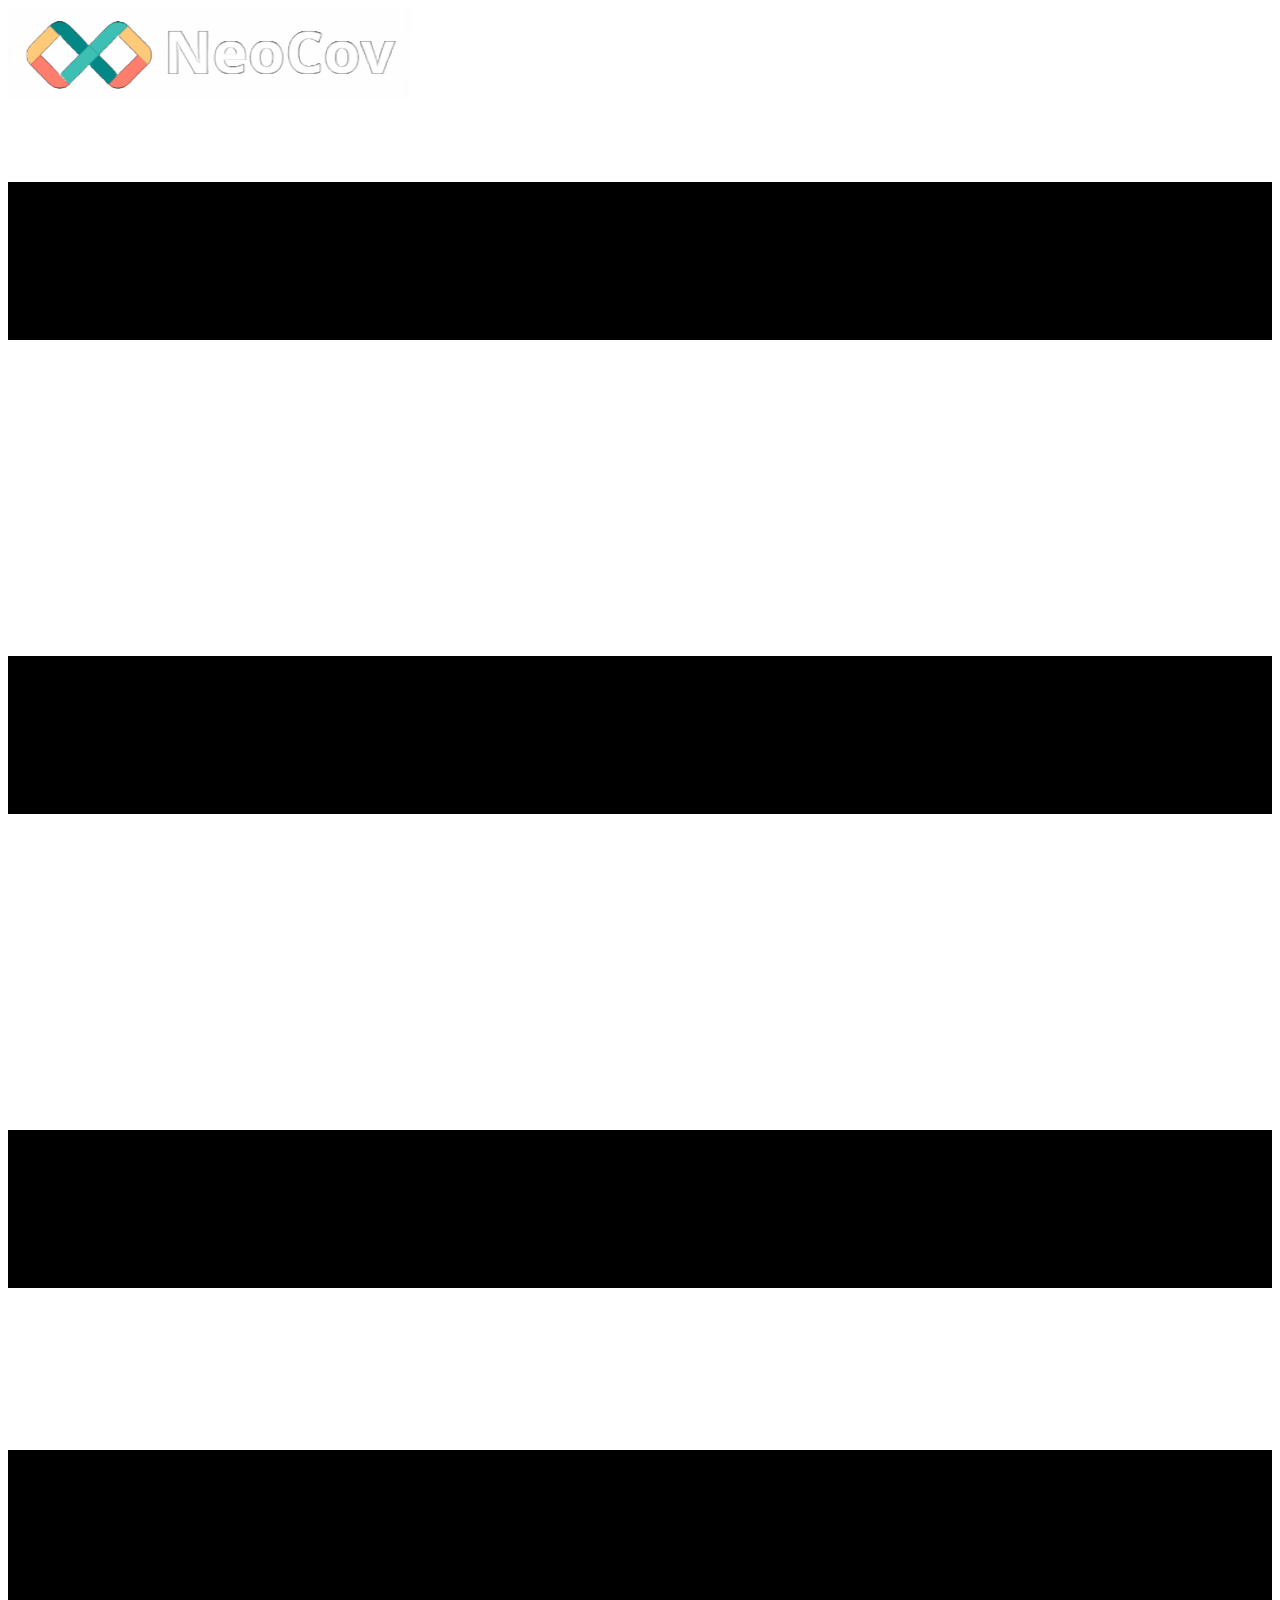
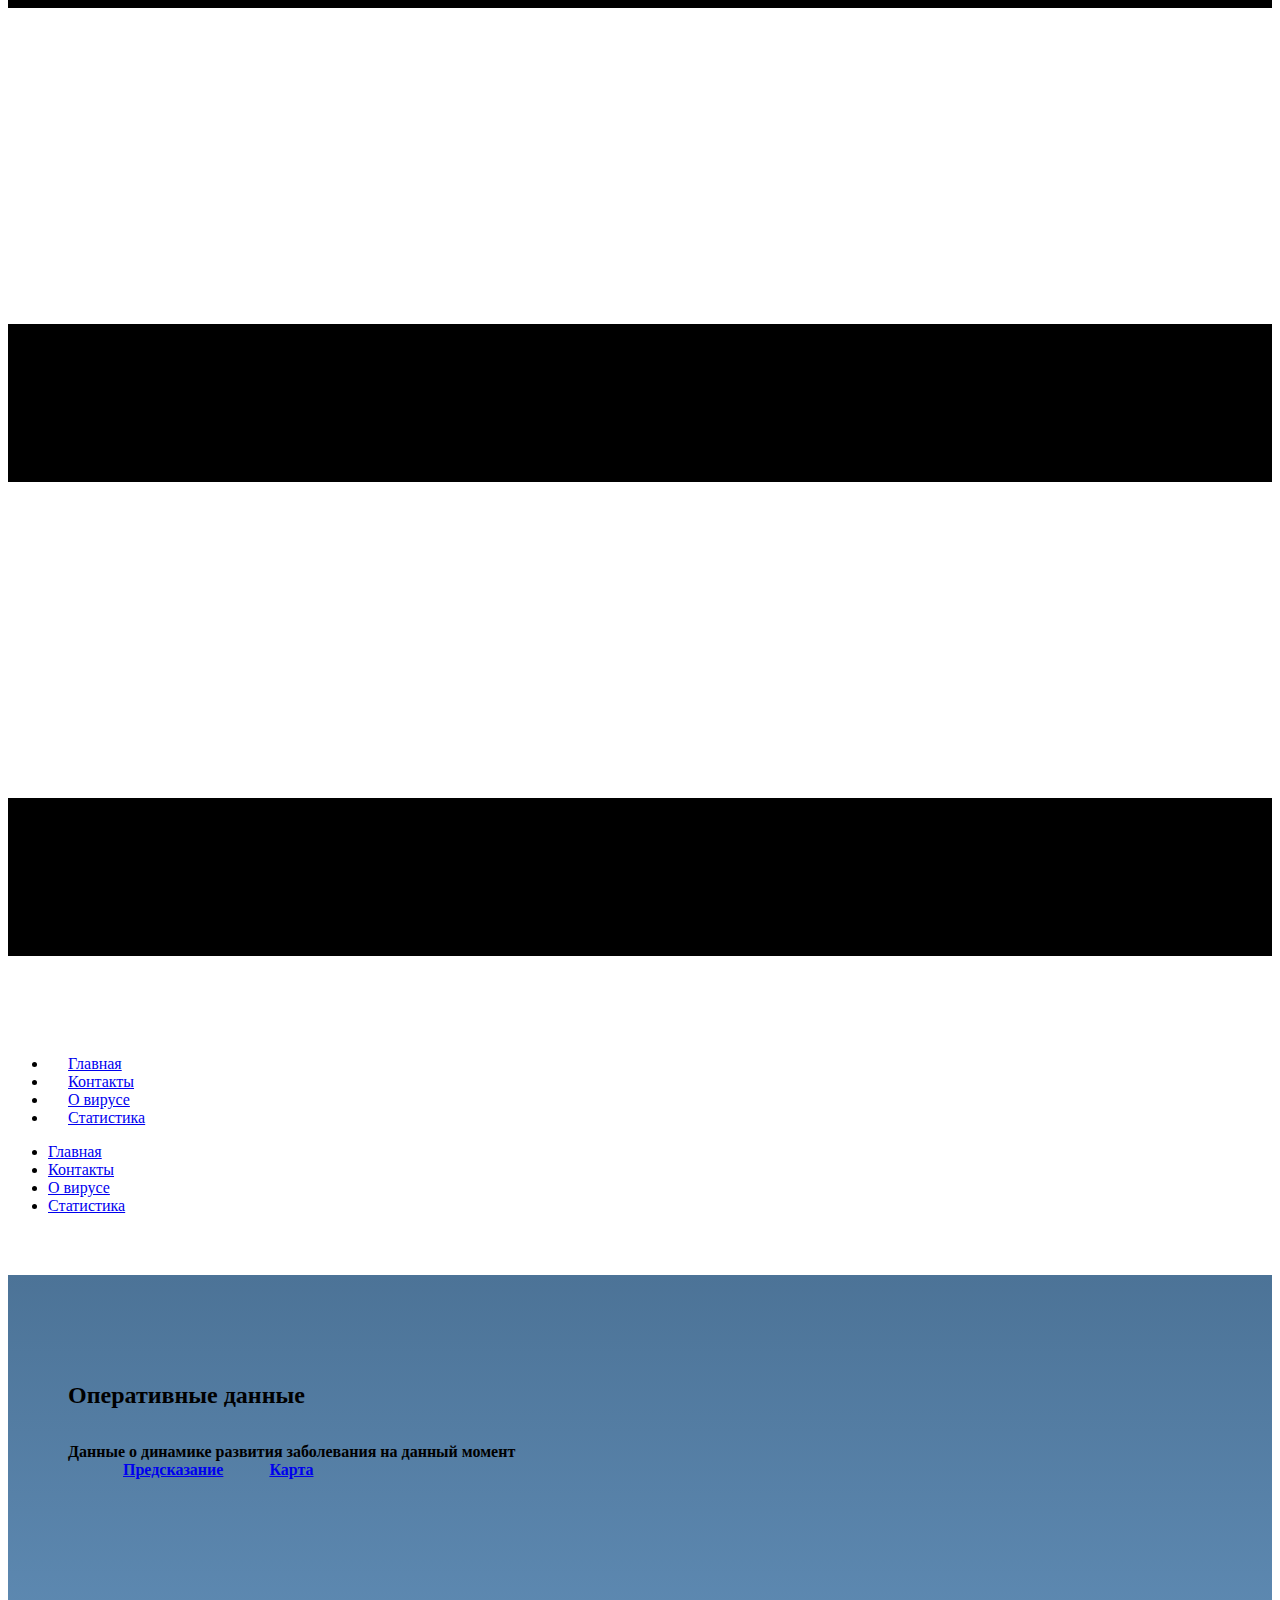
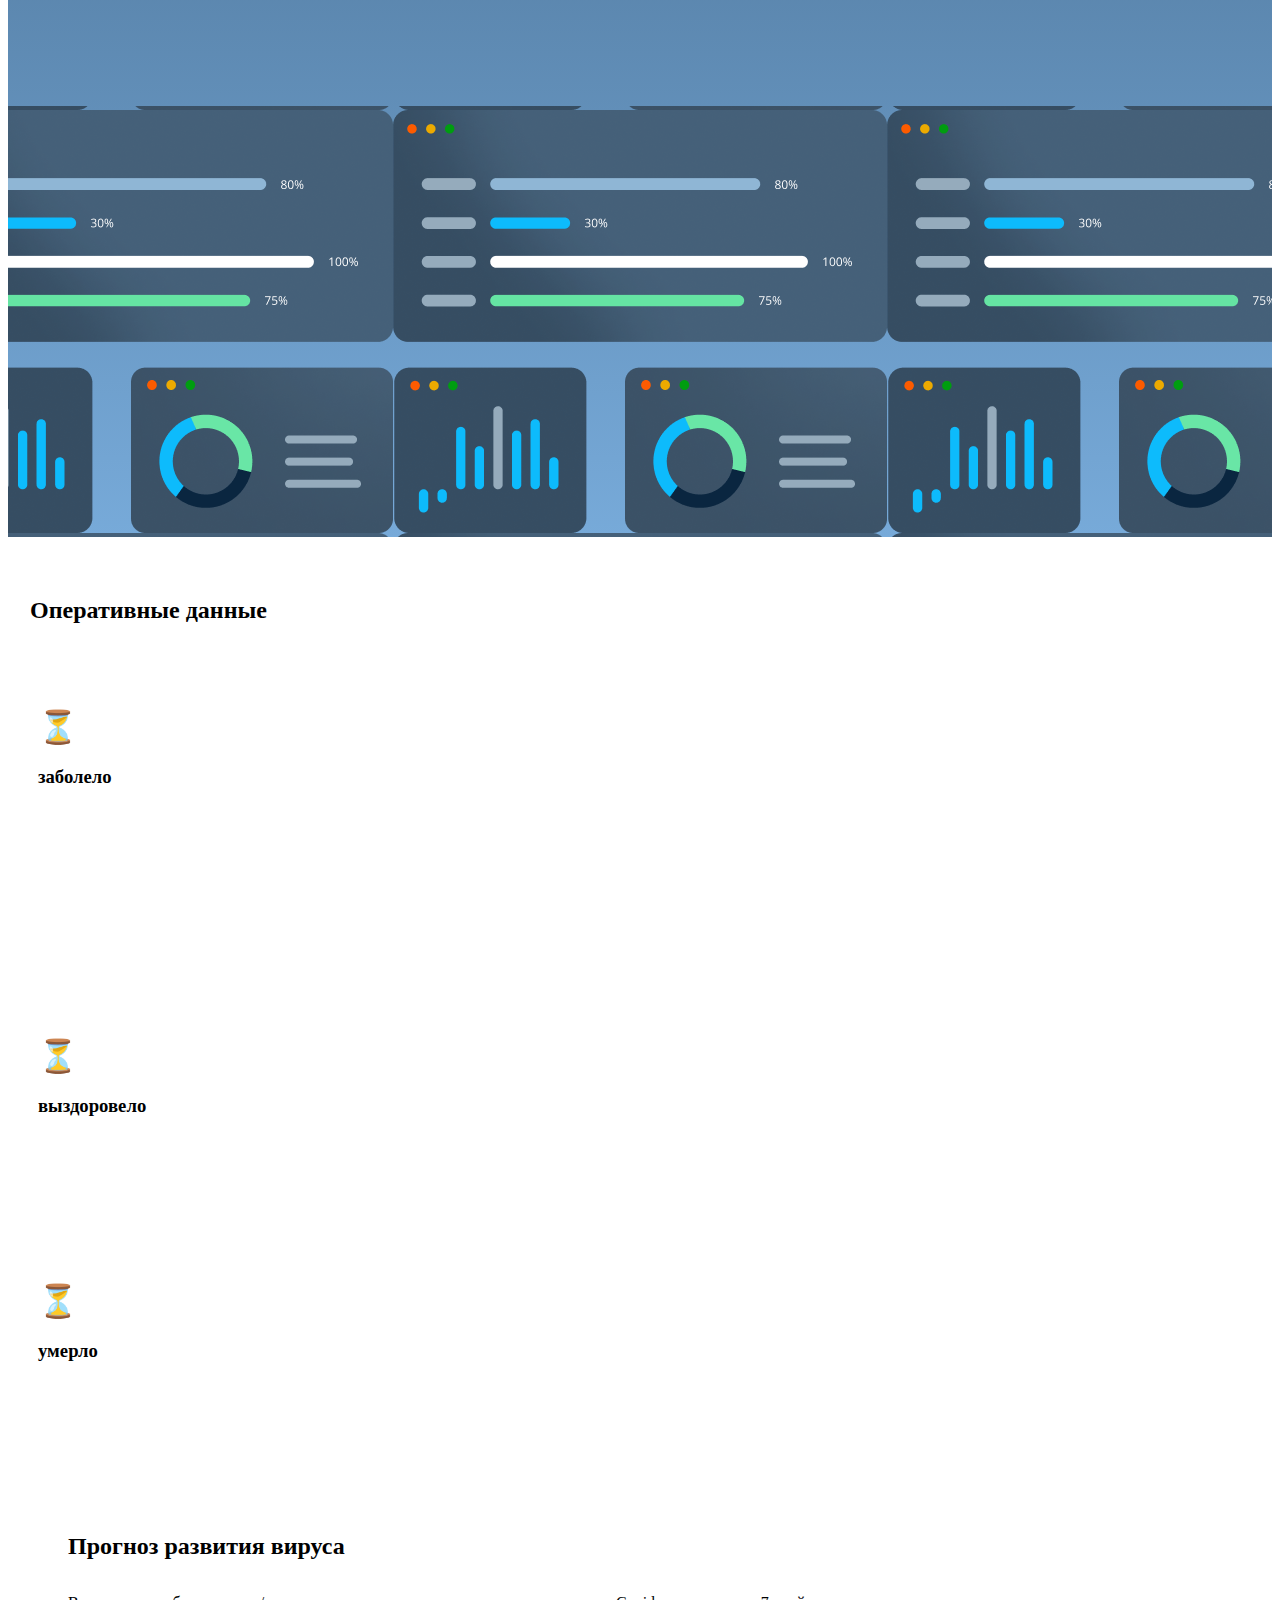
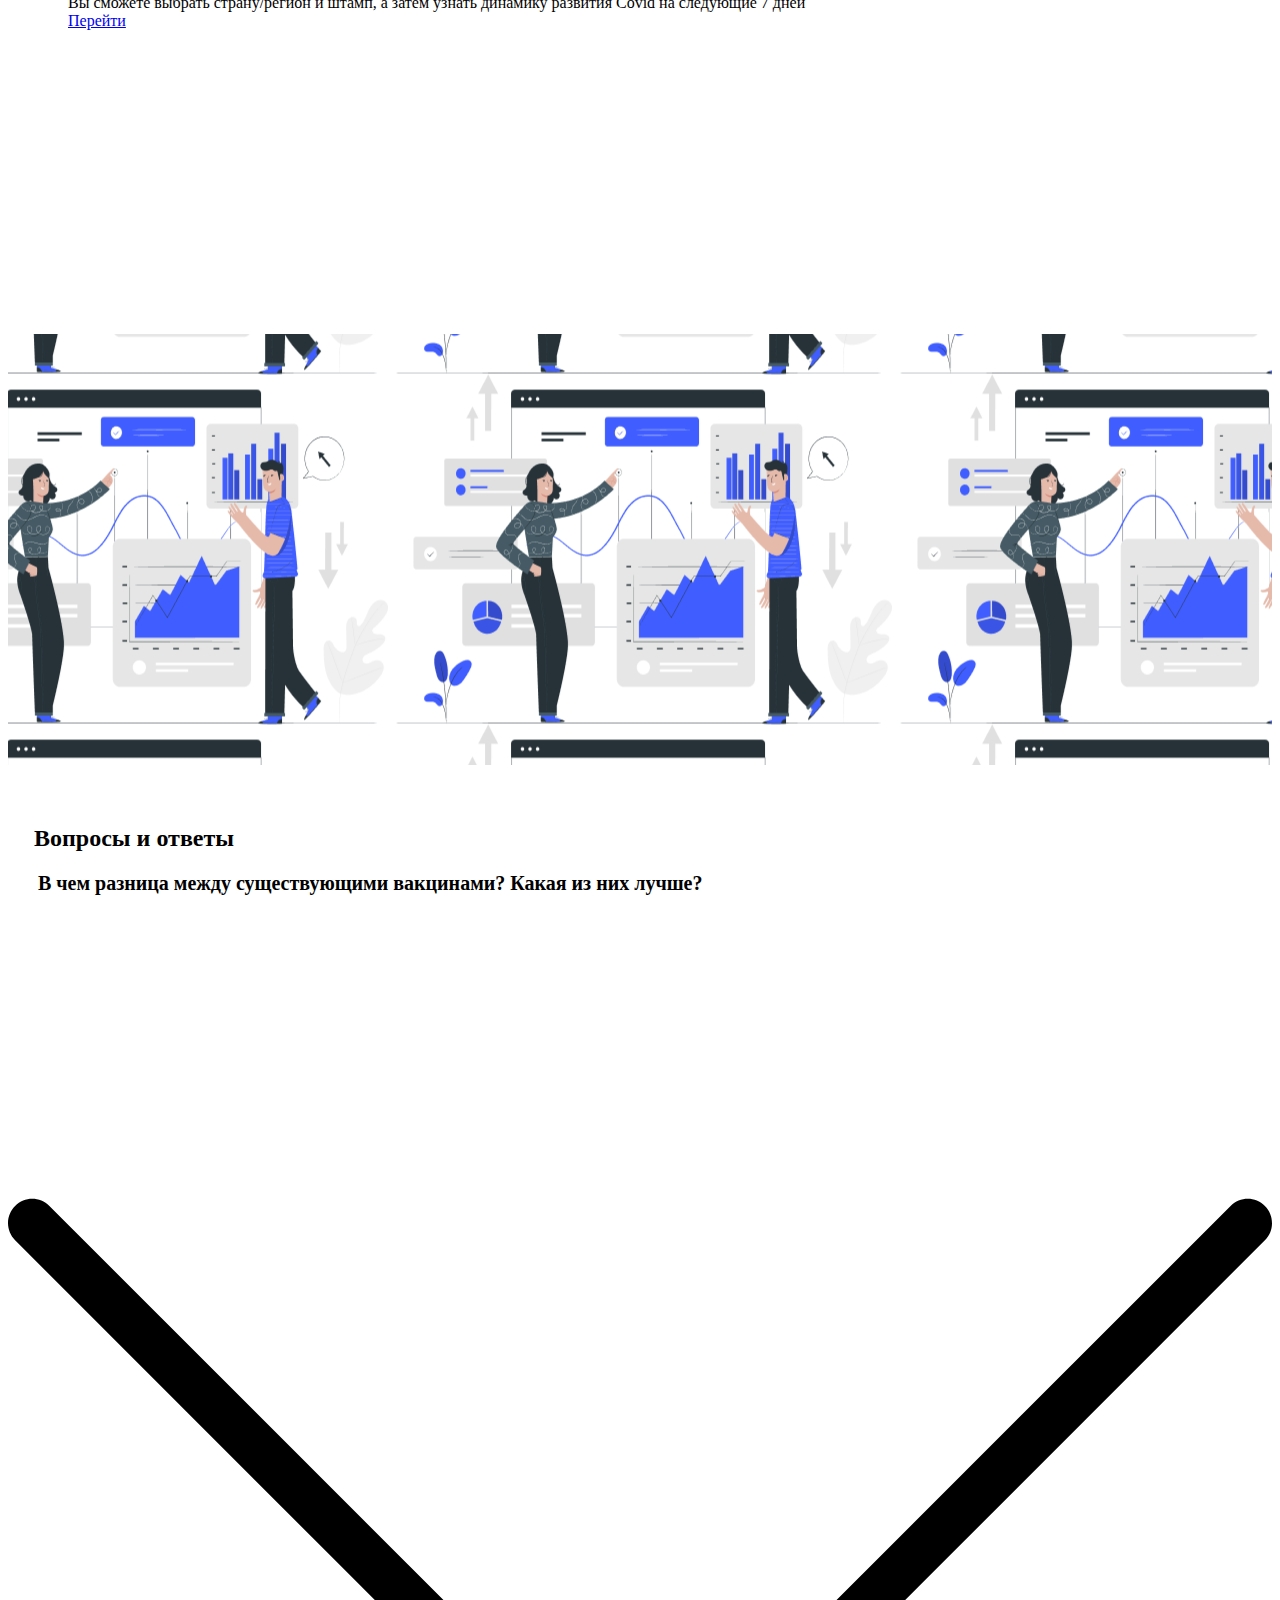
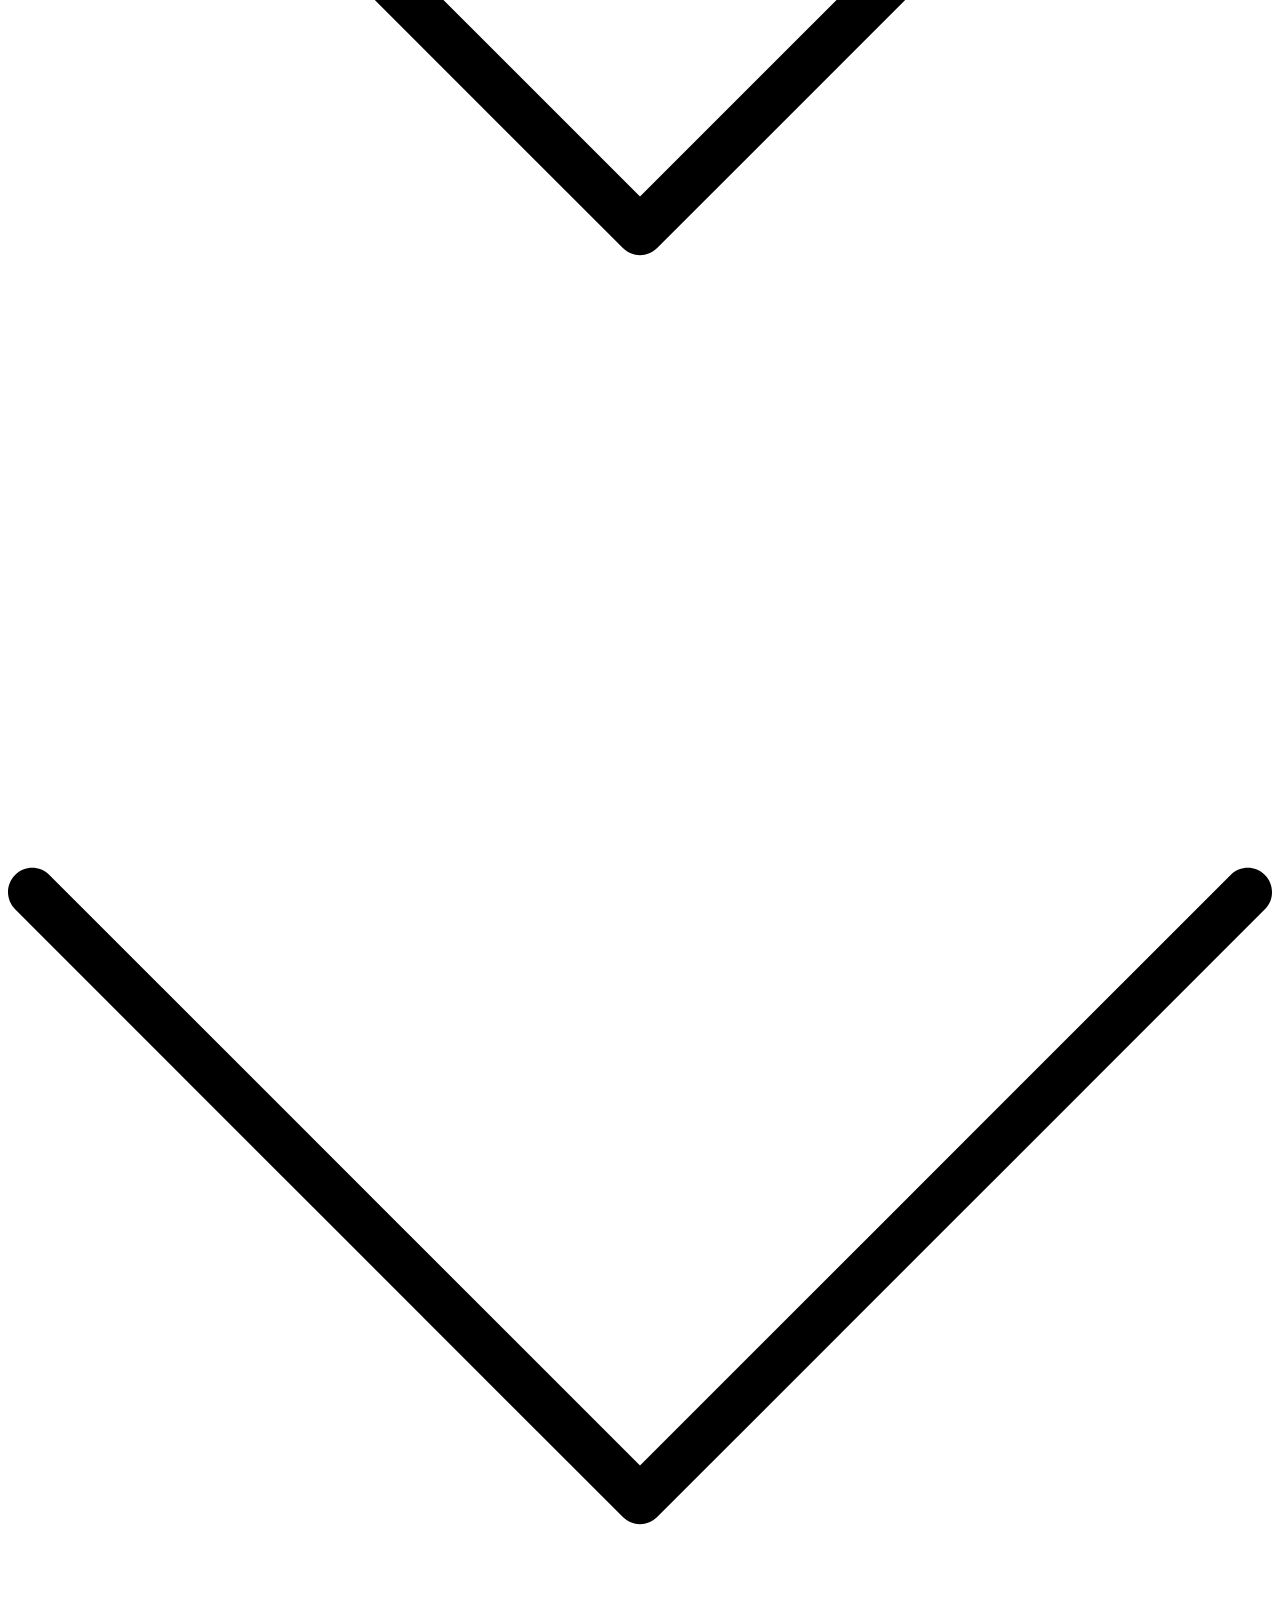
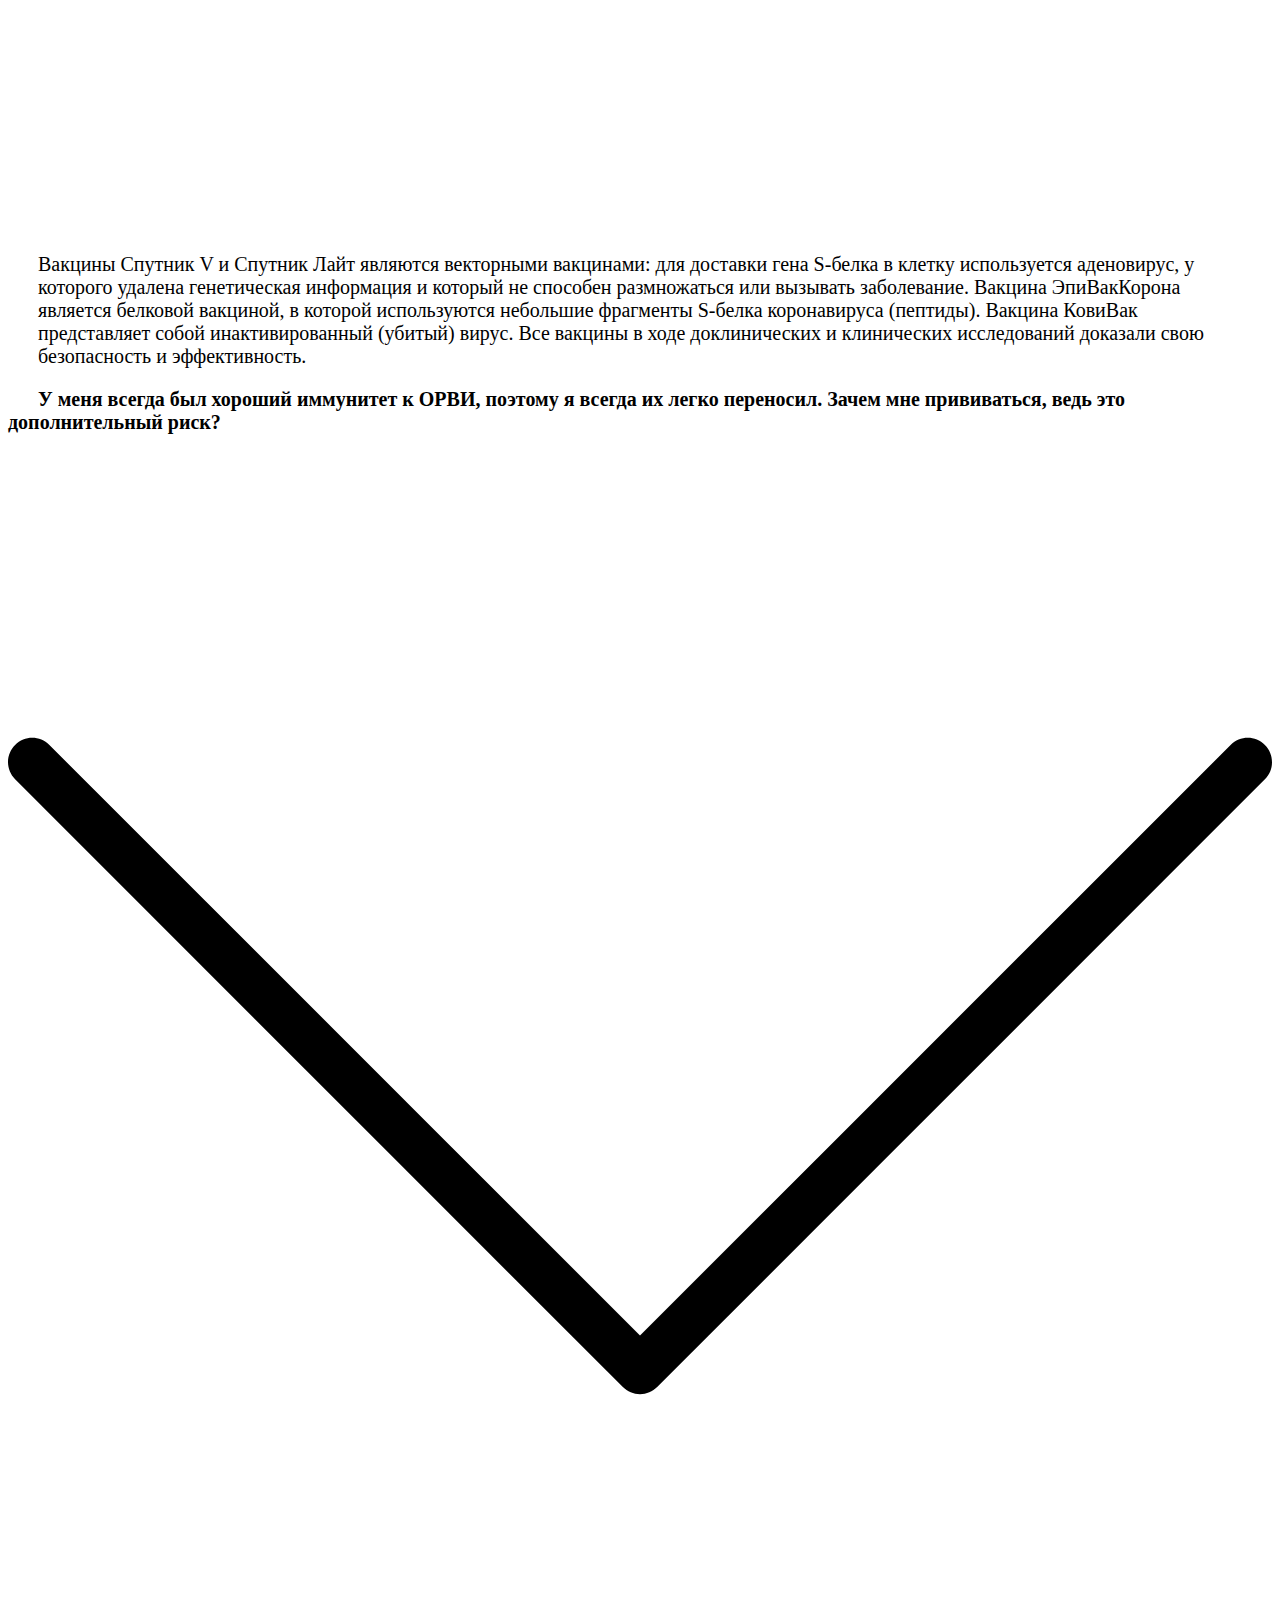
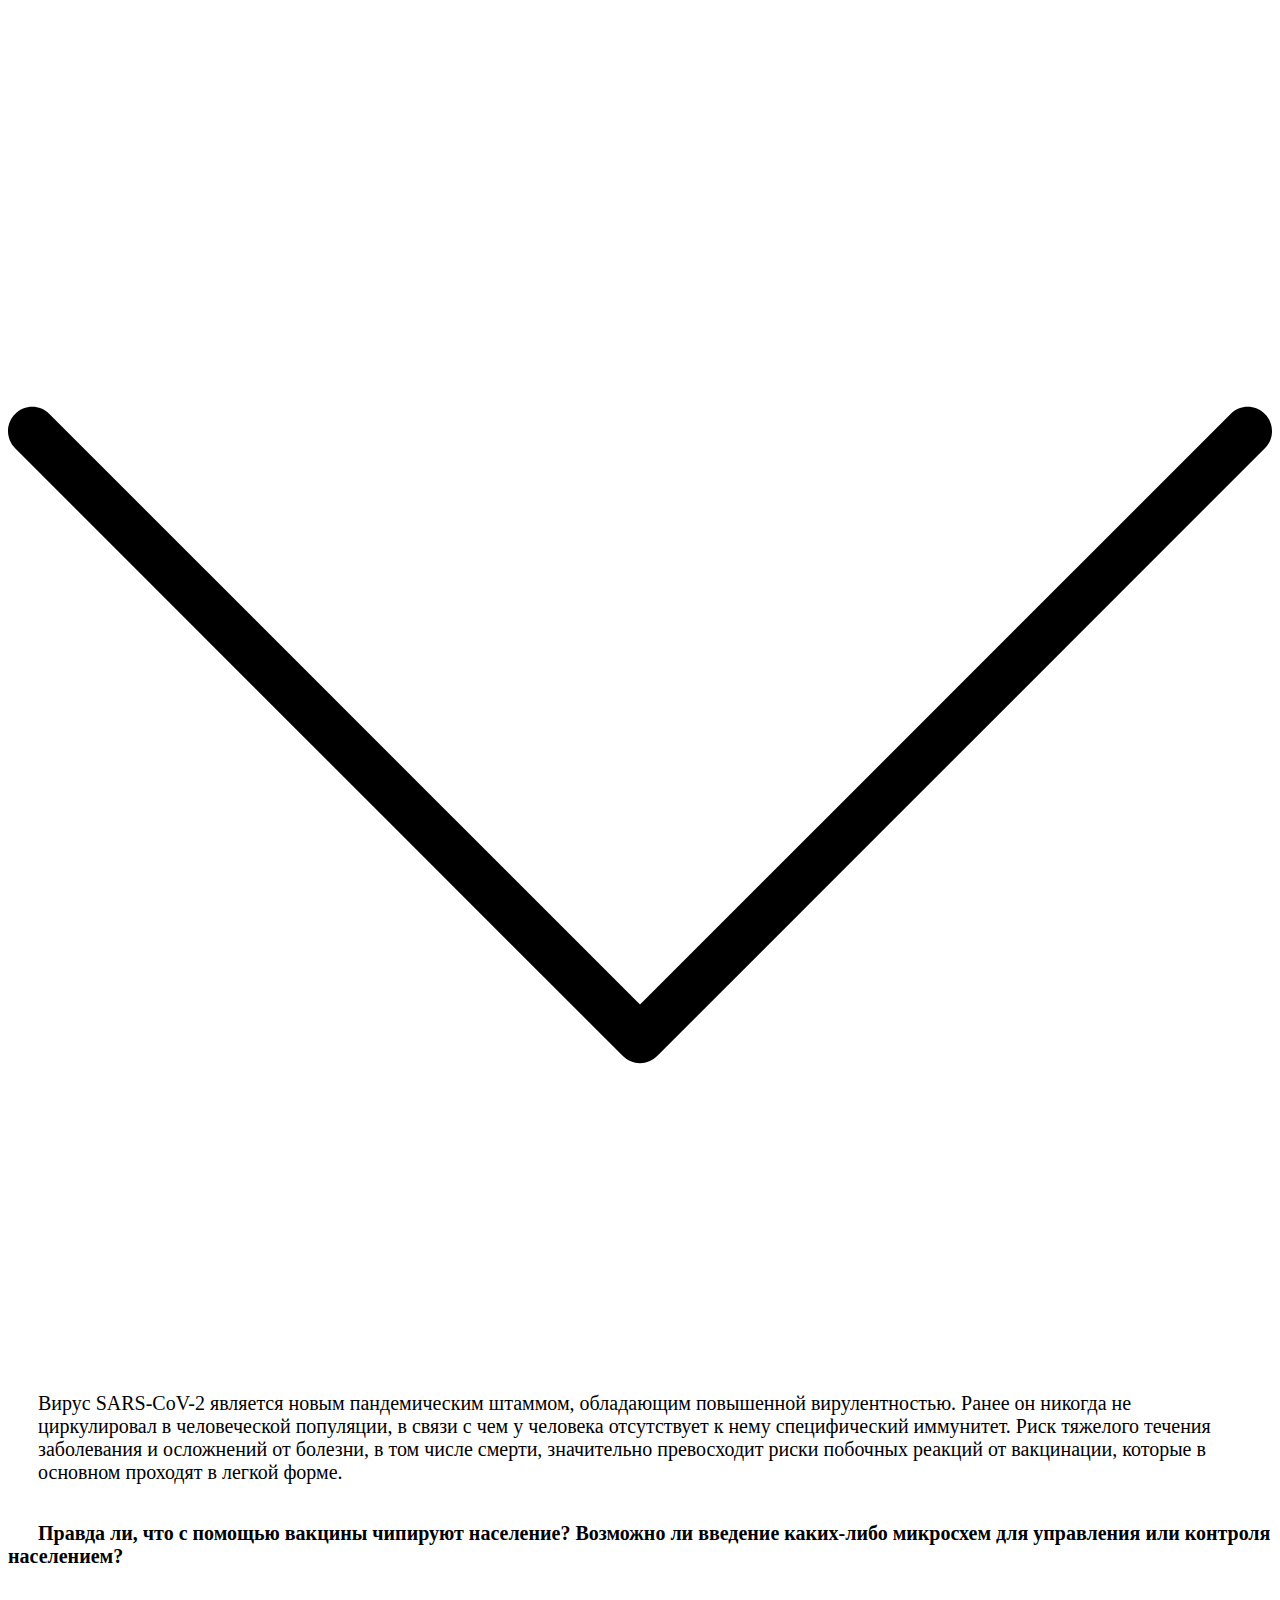
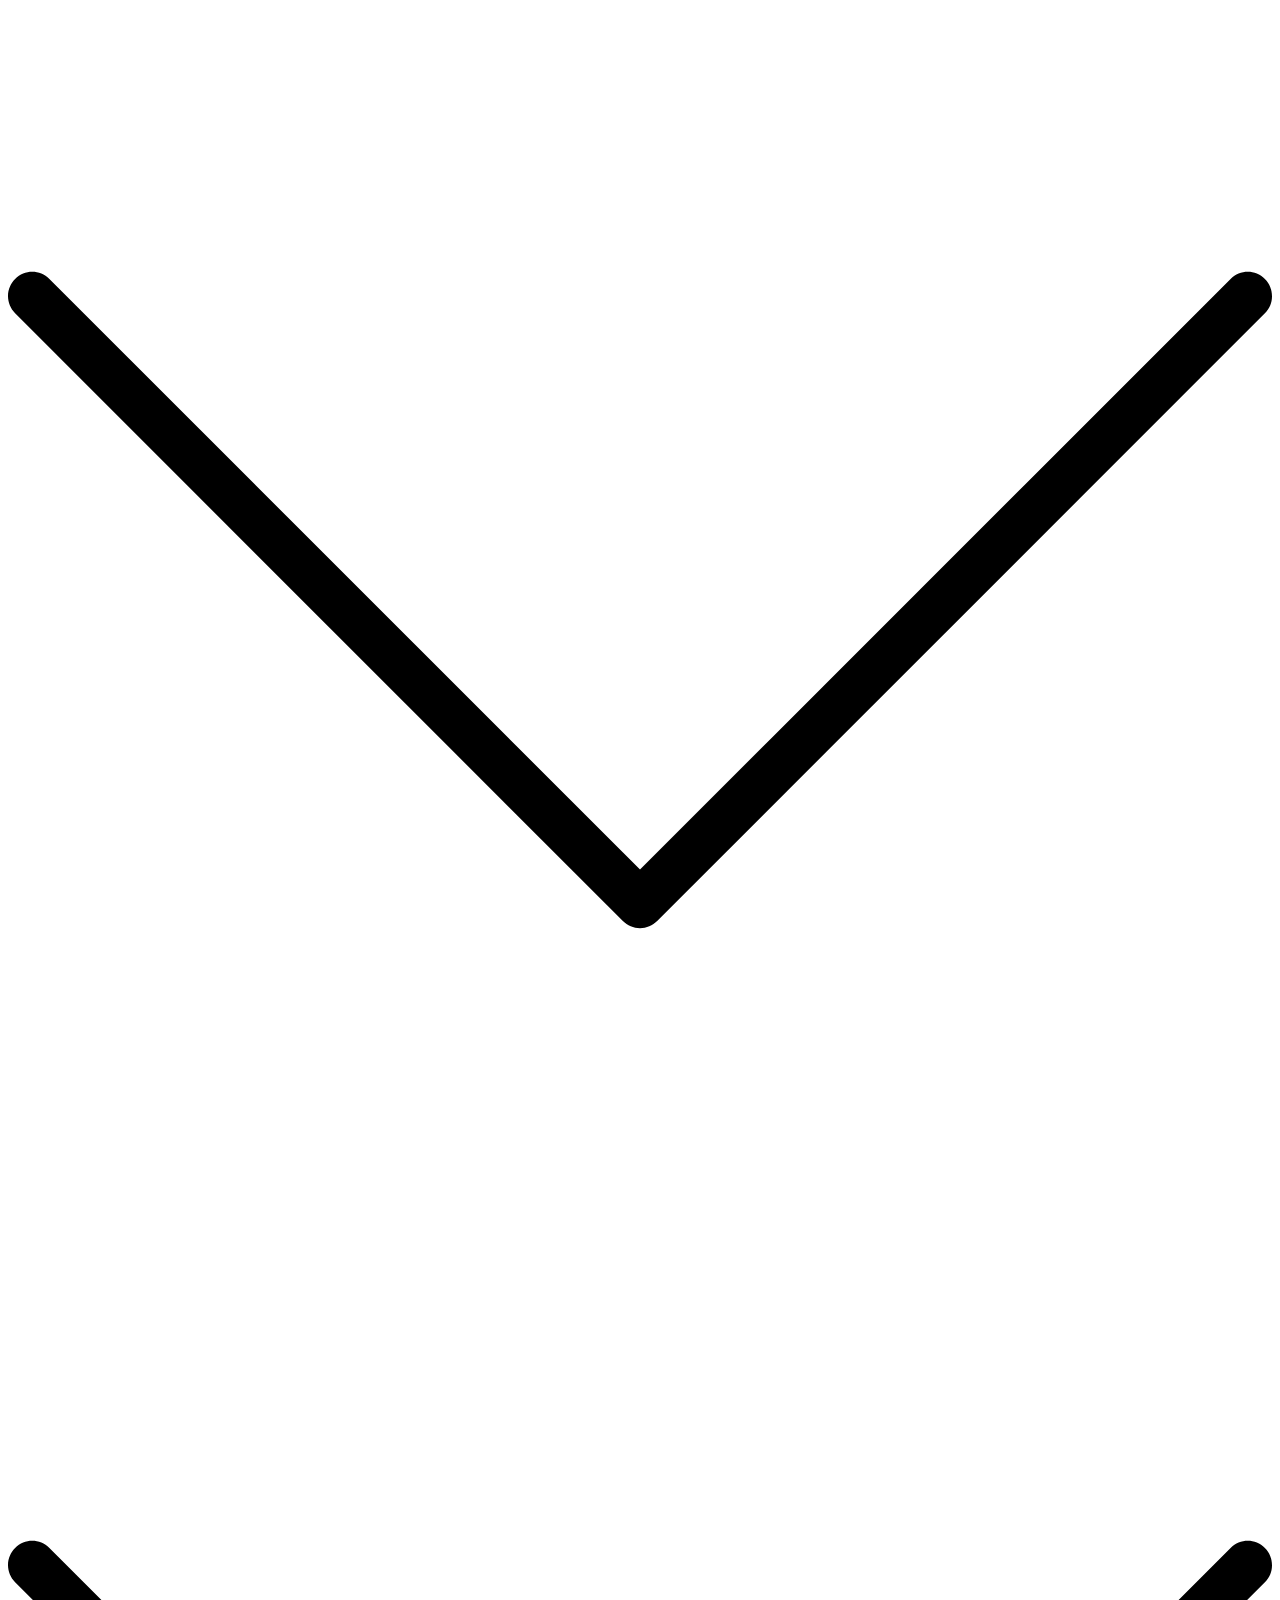
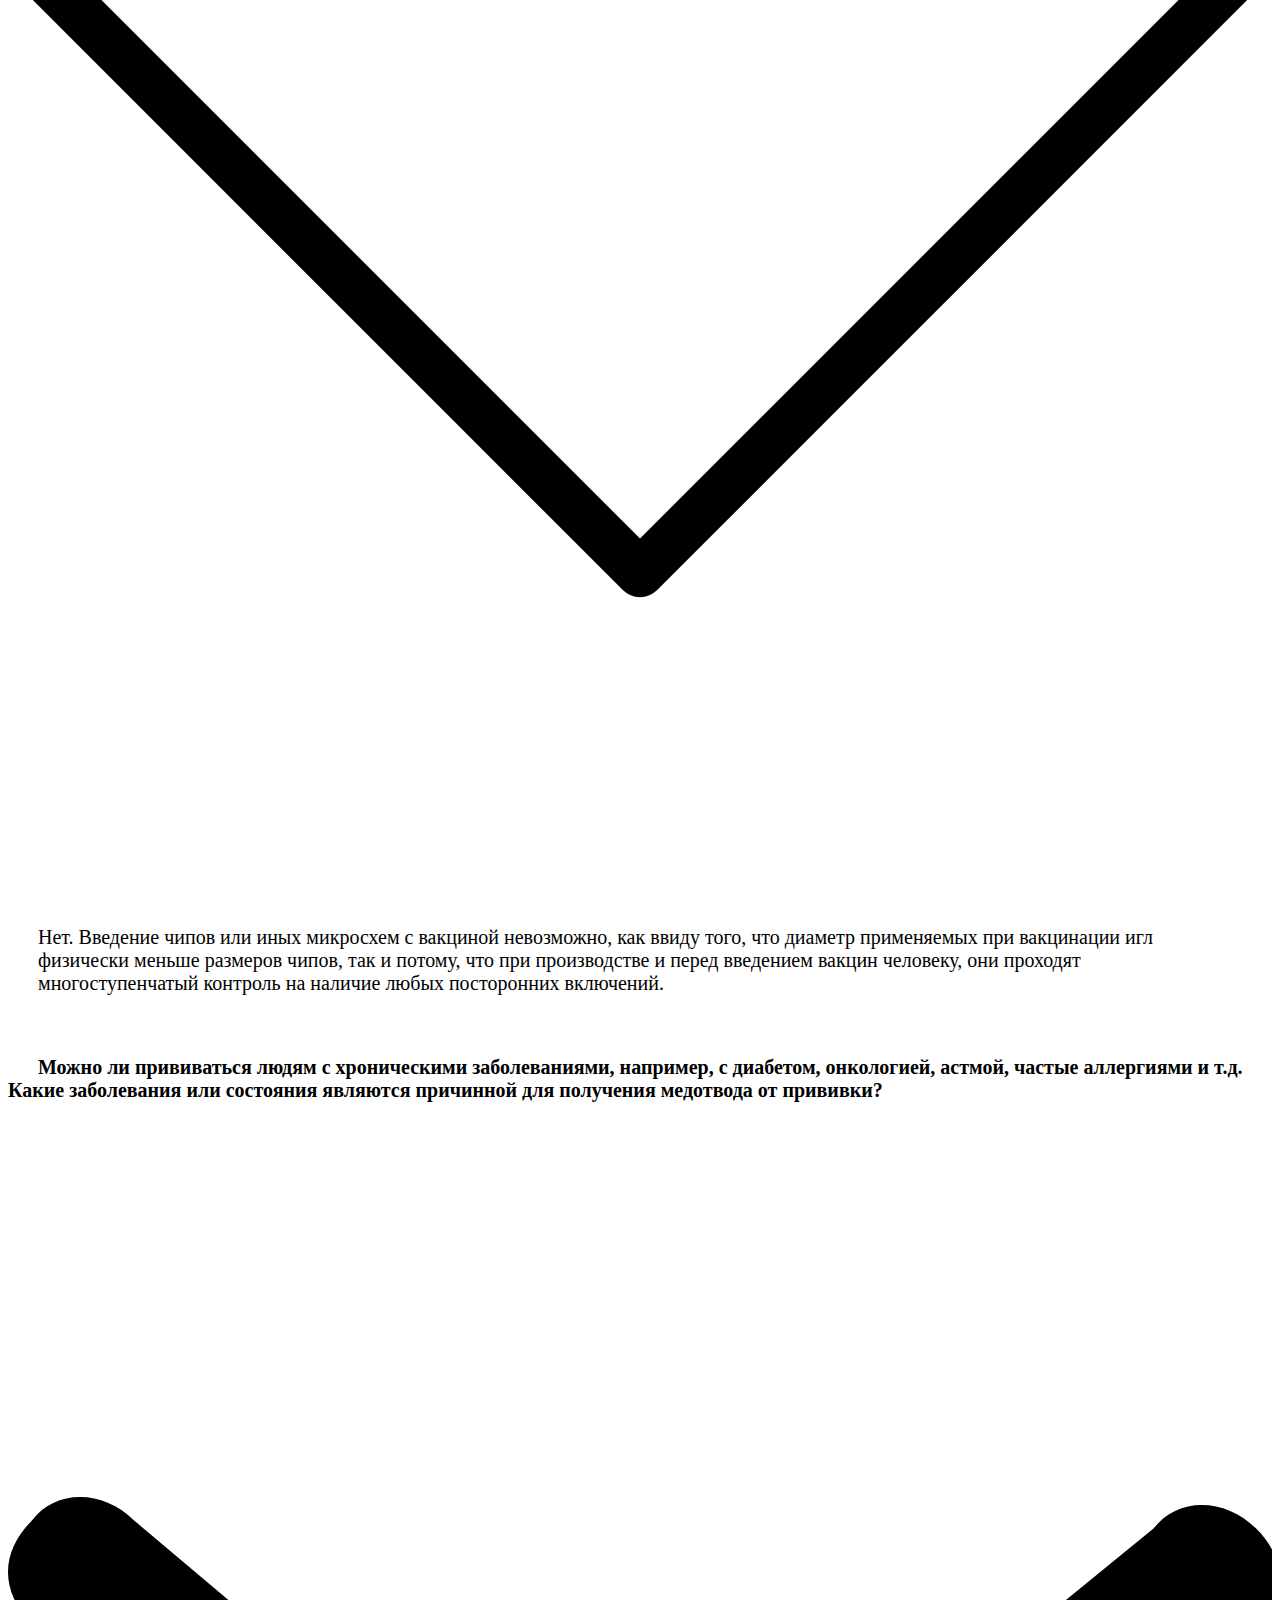
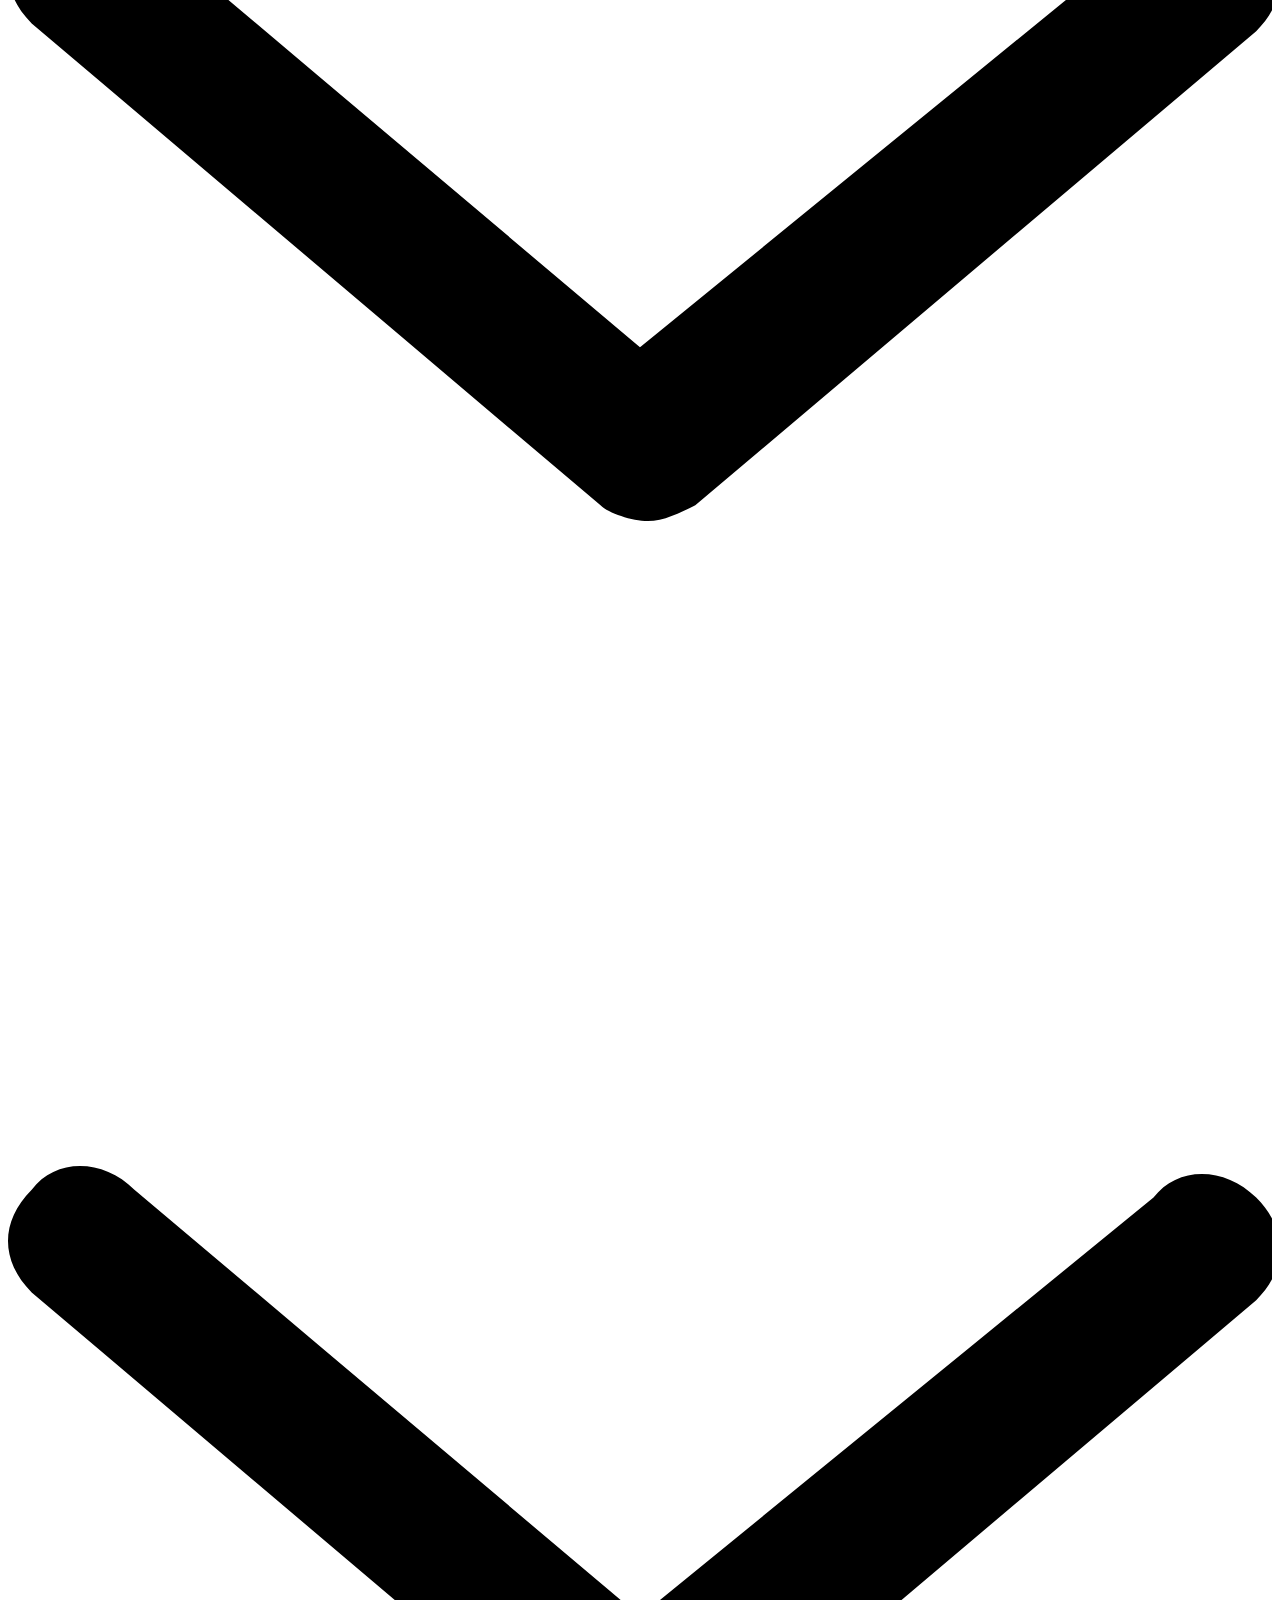
==== commit 30b1423a: "Update Главная.html" ====
--- a/Главная.html
+++ b/Главная.html
@@ -172,7 +172,17 @@
               </div>
             </div>
           </div>
-
+          <div class="u-accordion-item">
+            <a class="u-accordion-link u-border-1 u-border-active-grey-25 u-border-grey-30 u-border-hover-grey-30 u-border-no-left u-border-no-right u-border-no-top u-button-style u-text-active-black u-text-grey-50 u-text-hover-black u-accordion-link-4" id="link-cda9" aria-controls="cda9" aria-selected="false">
+              <span class="u-accordion-link-text"> Можно ли прививаться людям с хроническими заболеваниями, например, с диабетом, онкологией, астмой, частые аллергиями и т.д. Какие заболевания или состояния являются причинной для получения медотвода от прививки?</span><span class="u-accordion-link-icon u-icon u-text-grey-40 u-icon-4"><svg class="u-svg-link" preserveAspectRatio="xMidYMin slice" viewBox="0 0 16 16" style=""><use xmlns:xlink="http://www.w3.org/1999/xlink" xlink:href="#svg-a8f3"></use></svg><svg class="u-svg-content" viewBox="0 0 16 16" x="0px" y="0px" id="svg-a8f3"><path d="M8,10.7L1.6,5.3c-0.4-0.4-1-0.4-1.3,0c-0.4,0.4-0.4,0.9,0,1.3l7.2,6.1c0.1,0.1,0.4,0.2,0.6,0.2s0.4-0.1,0.6-0.2l7.1-6
+	c0.4-0.4,0.4-0.9,0-1.3c-0.4-0.4-1-0.4-1.3,0L8,10.7z"></path></svg></span>
+            </a>
+            <div class="u-accordion-pane u-align-justify u-container-style u-accordion-pane-4" id="cda9" aria-labelledby="link-cda9">
+              <div class="u-container-layout u-container-layout-4">
+                <p class="u-text u-text-default u-text-5"> Люди с хроническими заболеваниями относятся к особо уязвимым группам населения в отношении новой коронавирусной инфекции, в связи с чем их вакцинация является особенно важной и этот вопрос решается совместно с лечащим врачом. Противопоказаниями к вакцинации для вакциной Спутник V являются следующие: гиперчувствительность к какому-либо компоненту вакцины или вакцине, содержащей аналогичные компоненты; тяжелые аллергические реакции в анамнезе; острые инфекционные и неинфекционные заболевания, обострение хронических заболеваний–вакцинацию проводят через 2-4 недели после выздоровления или наступления ремиссии. При нетяжелых ОРВИ, острых инфекционных заболеваниях ЖКТ –вакцинацию проводят после нормализации температуры; период грудного вскармливания; возраст до 18 лет (сейчас проводятся исследования по эффективности и безопасности применения Спутника V у подростков). Противопоказания для введения компонента II: тяжелые поствакцинальные осложнения (анафилактический шок, тяжелые генерализованные аллергические реакции, судорожный синдром, температура тела выше 40 °С) на введение компонента I вакцины. Противопоказаниями для применения вакцины ЭпиВакКорона являются следующие: гиперчувствительность к компонентам препарата (гидроокиси алюминия и другим); тяжелые формы аллергических заболеваний; реакция или поствакцинальное осложнение на предыдущее введение вакцины; острые инфекционные и неинфекционные заболевания, хронические заболевания в стадии обострения –прививки проводят не ранее чем через месяц после выздоровления или ремиссии. При нетяжелых ОРВИ, острых инфекционных заболеваниях ЖКТ вакцинацию проводят после нормализации температуры; иммунодефицит (первичный); злокачественные заболевания крови и новообразования; беременность и период грудного вскармливания; дети до 18 лет (в связи с отсутствием данных об эффективности и безопасности). Противопоказаниями для применения вакцины КовиВак являются следующие:серьезная поствакцинальная реакция (температура выше 40 °С, гиперемия или отек более 8 см в диаметре) или осложнение (коллапс или шокоподобное состояние, развившиеся в течение 48 ч после вакцинации; судороги, сопровождаемые или не сопровождаемые лихорадочным состоянием) на любую предыдущую вакцинацию в анамнезе; отягощенный аллергологический анамнез (анафилактический шок, отек Квинке, полиморфная экссудативная экзема, гиперчувствительность или аллергические реакции на введение каких-либо вакцин в анамнезе, известные аллергические реакции на компоненты вакцины и др.); беременность и период грудного вскармливания; возраст до 18 лет; возраст после 60 лет.</p>
+              </div>
+            </div>
+          </div>
           <div class="u-accordion-item u-accordion-item-5">
             <a class="u-accordion-link u-border-1 u-border-active-grey-25 u-border-grey-30 u-border-hover-grey-30 u-border-no-left u-border-no-right u-border-no-top u-button-style u-text-active-black u-text-grey-50 u-text-hover-black u-accordion-link-5" id="link-5d9b" aria-controls="5d9b" aria-selected="false">
               <span class="u-accordion-link-text"> После контакта с заразившимся может ли вакцинированный человек распространять вирус и заразить окружающих?</span><span class="u-accordion-link-icon u-icon u-text-grey-40 u-icon-5"><svg class="u-svg-link" preserveAspectRatio="xMidYMin slice" viewBox="0 0 16 16" style=""><use xmlns:xlink="http://www.w3.org/1999/xlink" xlink:href="#svg-b781"></use></svg><svg class="u-svg-content" viewBox="0 0 16 16" x="0px" y="0px" id="svg-b781"><path d="M8,10.7L1.6,5.3c-0.4-0.4-1-0.4-1.3,0c-0.4,0.4-0.4,0.9,0,1.3l7.2,6.1c0.1,0.1,0.4,0.2,0.6,0.2s0.4-0.1,0.6-0.2l7.1-6
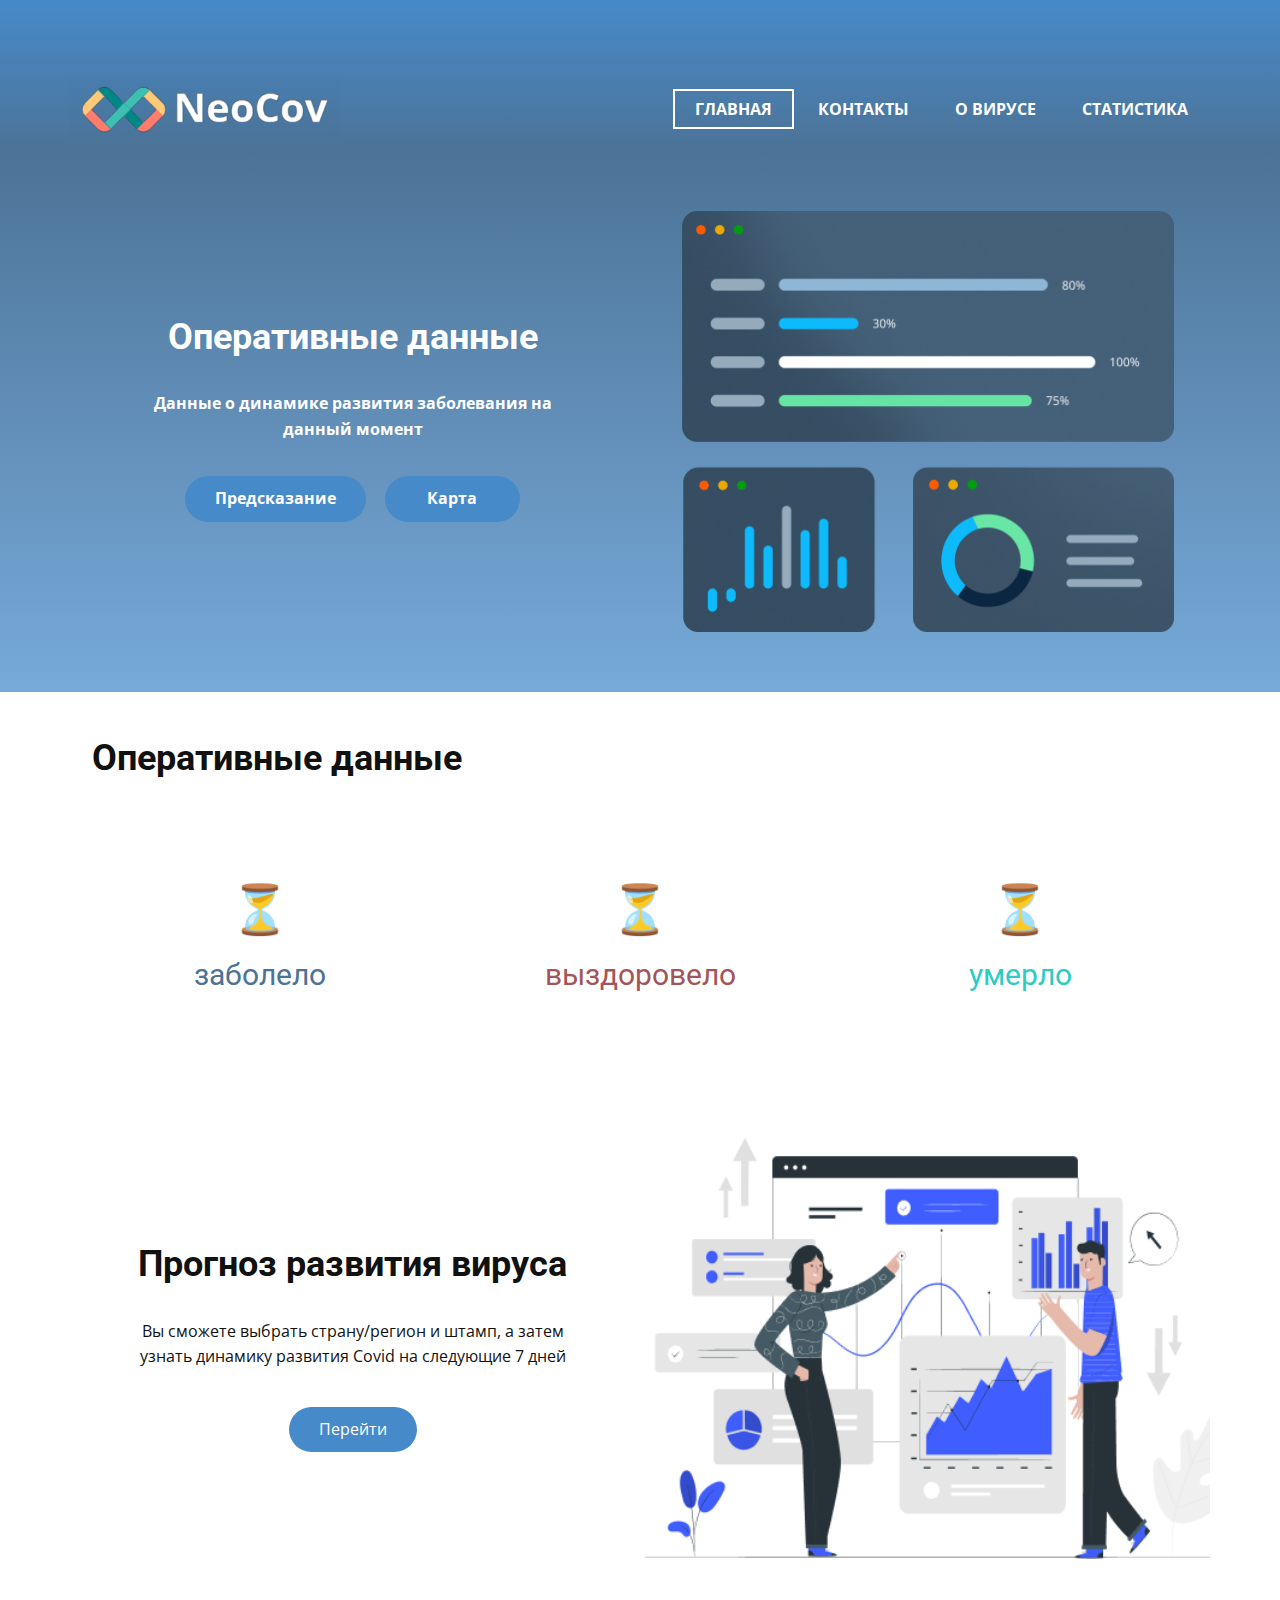
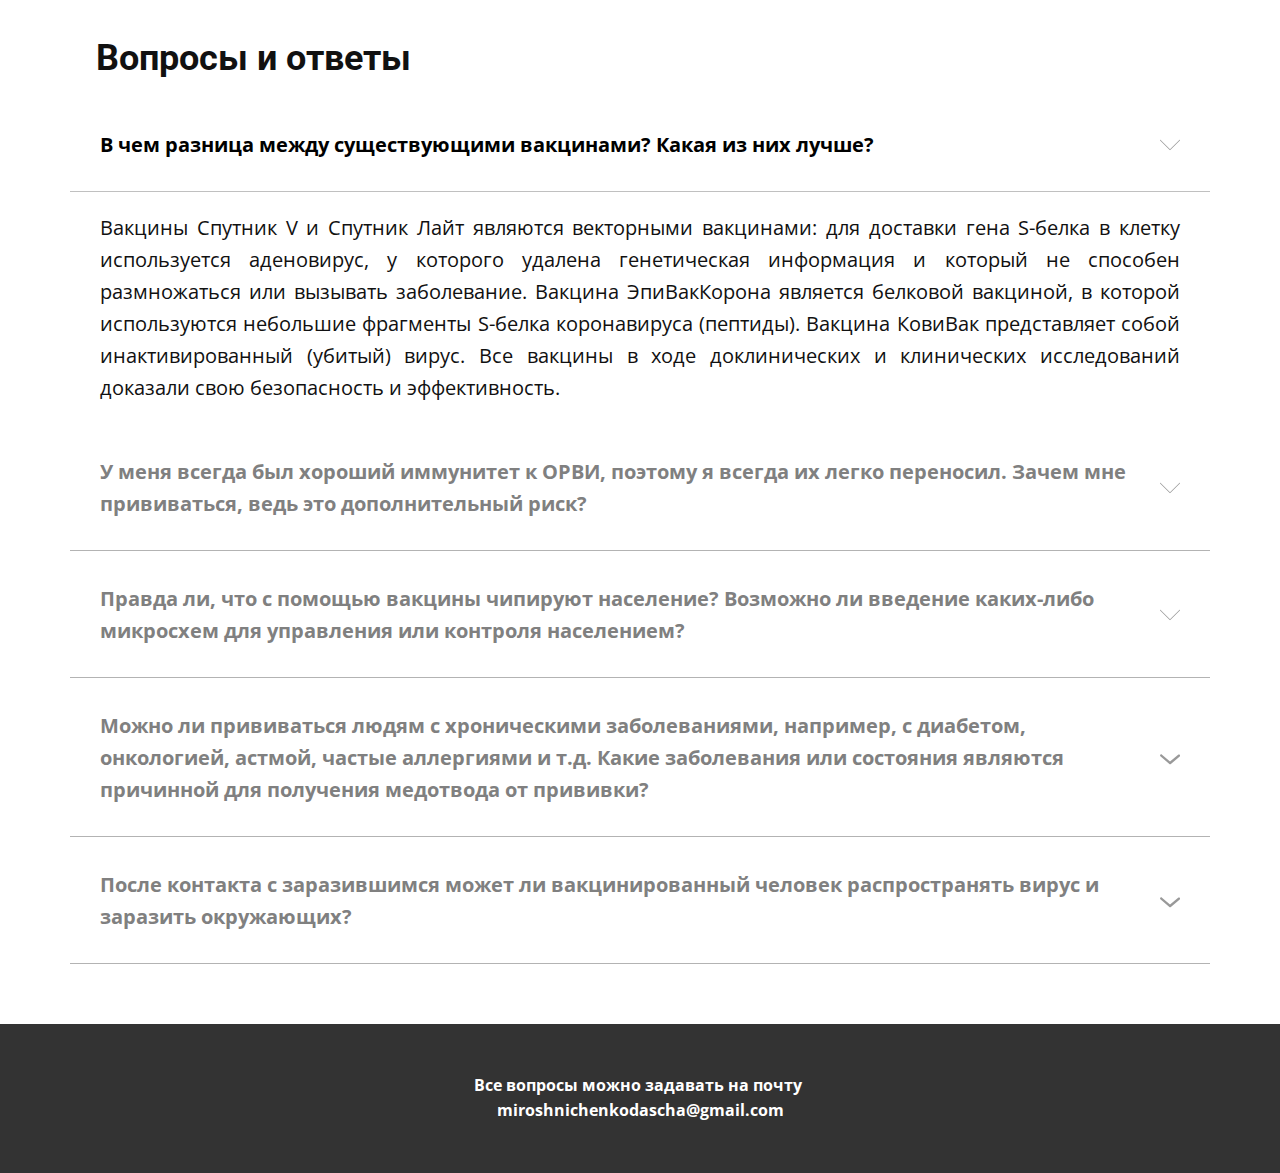
==== commit ce107815: "fix;" ====
--- a/Главная.html
+++ b/Главная.html
@@ -28,7 +28,7 @@
     <meta property="og:type" content="website">
   <meta data-intl-tel-input-cdn-path="intlTelInput/"></head>
   <body class="u-body u-xl-mode" data-lang="ru"><header class="u-clearfix u-gradient u-header u-header" id="sec-73ac"><div class="u-clearfix u-sheet u-sheet-1">
-        <a href="Главная.html" class="u-image u-logo u-image-1" data-image-width="404" data-image-height="91">
+        <a href="index.html" class="u-image u-logo u-image-1" data-image-width="404" data-image-height="91">
           <img src="images/image-jkLtF5p0j-transformed.png" class="u-logo-image u-logo-image-1">
         </a>
         <nav class="u-menu u-menu-dropdown u-offcanvas u-menu-1">
@@ -40,7 +40,7 @@
             </a>
           </div>
           <div class="u-nav-container">
-            <ul class="u-nav u-spacing-2 u-unstyled u-nav-1"><li class="u-nav-item"><a class="u-border-2 u-border-active-white u-border-hover-white u-button-style u-nav-link u-text-active-white u-text-hover-white u-text-white" href="Главная.html" style="padding: 10px 20px;">Главная</a>
+            <ul class="u-nav u-spacing-2 u-unstyled u-nav-1"><li class="u-nav-item"><a class="u-border-2 u-border-active-white u-border-hover-white u-button-style u-nav-link u-text-active-white u-text-hover-white u-text-white" href="index.html" style="padding: 10px 20px;">Главная</a>
 </li><li class="u-nav-item"><a class="u-border-2 u-border-active-white u-border-hover-white u-button-style u-nav-link u-text-active-white u-text-hover-white u-text-white" href="Контакты.html" style="padding: 10px 20px;">Контакты</a>
 </li><li class="u-nav-item"><a class="u-border-2 u-border-active-white u-border-hover-white u-button-style u-nav-link u-text-active-white u-text-hover-white u-text-white" href="О-вирусе.html" style="padding: 10px 20px;">О вирусе</a>
 </li><li class="u-nav-item"><a class="u-border-2 u-border-active-white u-border-hover-white u-button-style u-nav-link u-text-active-white u-text-hover-white u-text-white" href="Статистика.html" style="padding: 10px 20px;">Статистика</a>
@@ -50,7 +50,7 @@
             <div class="u-black u-container-style u-inner-container-layout u-opacity u-opacity-95 u-sidenav">
               <div class="u-inner-container-layout u-sidenav-overflow">
                 <div class="u-menu-close"></div>
-                <ul class="u-align-center u-nav u-popupmenu-items u-unstyled u-nav-2"><li class="u-nav-item"><a class="u-button-style u-nav-link" href="Главная.html">Главная</a>
+                <ul class="u-align-center u-nav u-popupmenu-items u-unstyled u-nav-2"><li class="u-nav-item"><a class="u-button-style u-nav-link" href="">Главная</a>
 </li><li class="u-nav-item"><a class="u-button-style u-nav-link" href="Контакты.html">Контакты</a>
 </li><li class="u-nav-item"><a class="u-button-style u-nav-link" href="О-вирусе.html">О вирусе</a>
 </li><li class="u-nav-item"><a class="u-button-style u-nav-link" href="Статистика.html">Статистика</a>
--- a/nicepage.css
+++ b/nicepage.css
@@ -0,0 +1,41392 @@
+@charset "UTF-8";
+.u-hidden-block {
+  visibility: hidden!important;
+}
+.u-locked-block {
+  pointer-events: none!important;
+}
+/*! normalize.css v4.1.1 | MIT License | github.com/necolas/normalize.css */
+html {
+  font-family: sans-serif;
+  -ms-text-size-adjust: 100%;
+  -webkit-text-size-adjust: 100%;
+}
+body {
+  margin: 0;
+}
+article,
+aside,
+details,
+figcaption,
+figure,
+footer,
+header,
+main,
+menu,
+nav,
+section,
+summary {
+  display: block;
+}
+audio,
+canvas,
+progress,
+video {
+  display: inline-block;
+}
+audio:not([controls]) {
+  display: none;
+  height: 0;
+}
+progress {
+  vertical-align: baseline;
+}
+template,
+[hidden] {
+  display: none;
+}
+a {
+  background-color: transparent;
+  -webkit-text-decoration-skip: objects;
+}
+a:active,
+a:hover {
+  outline-width: 0;
+}
+abbr[title] {
+  border-bottom: none;
+  text-decoration: underline;
+}
+b,
+strong {
+  font-weight: inherit;
+  font-weight: bold;
+}
+dfn {
+  font-style: italic;
+}
+h1 {
+  font-size: 2em;
+  margin: 0.67em 0;
+}
+mark {
+  background-color: #ff0;
+  color: #000;
+}
+small {
+  font-size: 80%;
+}
+sub,
+sup {
+  font-size: 75%;
+  line-height: 0;
+  position: relative;
+  vertical-align: baseline;
+}
+sub {
+  bottom: -0.25em;
+}
+sup {
+  top: -0.5em;
+}
+img {
+  border-style: none;
+}
+svg:not(:root) {
+  overflow: hidden;
+}
+code,
+kbd,
+pre,
+samp {
+  font-family: monospace,monospace;
+  font-size: 1em;
+}
+hr {
+  box-sizing: content-box;
+  height: 0;
+  overflow: visible;
+}
+button,
+input,
+optgroup,
+select,
+textarea {
+  color: inherit;
+  font: inherit;
+  margin: 0;
+}
+optgroup {
+  font-weight: 700;
+}
+button,
+input {
+  overflow: visible;
+}
+button,
+select {
+  text-transform: none;
+}
+button,
+html [type="button"],
+[type="reset"],
+[type="submit"] {
+  -webkit-appearance: button;
+}
+button::-moz-focus-inner,
+[type="button"]::-moz-focus-inner,
+[type="reset"]::-moz-focus-inner,
+[type="submit"]::-moz-focus-inner {
+  border-style: none;
+  padding: 0;
+}
+button:-moz-focusring,
+[type="button"]:-moz-focusring,
+[type="reset"]:-moz-focusring,
+[type="submit"]:-moz-focusring {
+  outline: 1px dotted ButtonText;
+}
+fieldset {
+  border: 1px solid silver;
+  margin: 0 2px;
+  padding: 0.35em 0.625em 0.75em;
+}
+legend {
+  box-sizing: border-box;
+  color: inherit;
+  display: table;
+  max-width: 100%;
+  padding: 0;
+  white-space: normal;
+}
+textarea {
+  overflow: auto;
+  outline: none;
+}
+button,
+select,
+input,
+textarea {
+  outline: none;
+}
+[type="checkbox"],
+[type="radio"] {
+  box-sizing: border-box;
+  padding: 0;
+}
+[type="number"]::-webkit-inner-spin-button,
+[type="number"]::-webkit-outer-spin-button {
+  height: auto;
+}
+[type="search"] {
+  -webkit-appearance: textfield;
+  outline-offset: -2px;
+}
+[type="search"]::-webkit-search-cancel-button,
+[type="search"]::-webkit-search-decoration {
+  -webkit-appearance: none;
+}
+::-webkit-input-placeholder {
+  color: inherit;
+  opacity: 0.54;
+}
+::-webkit-file-upload-button {
+  -webkit-appearance: button;
+  font: inherit;
+}
+ul,
+ol {
+  padding-left: 20px;
+}
+/* Fade effect */
+/* Over effect */
+/* Slide effect */
+/* Over and Slide effect */
+/* Flip Left effect */
+/* Flip Right effect */
+/* Flip Top effect */
+/* Flip Bottom effect */
+/* Wobble Left effect */
+/* Wobble Right effect */
+/* Wobble top effect */
+/* Wobble bottom effect */
+/* Zoom and Rotate Effects */
+/* Utility */
+.u-over-slide {
+  position: absolute;
+  left: 0;
+  top: 0;
+  width: 100%;
+  height: 100%;
+}
+.u-background-effect {
+  overflow: hidden;
+}
+.u-background-effect ~ .u-container-layout {
+  cursor: pointer;
+}
+/* Fade effect */
+.u-effect-fade .u-over-slide {
+  opacity: 0;
+  transition: all 500ms ease;
+}
+.u-effect-fade:hover .u-over-slide,
+.u-effect-fade.u-effect-active .u-over-slide {
+  opacity: 1;
+}
+/* Over effect */
+.u-effect-over-left .u-over-slide {
+  transform: translate(-100%, 0);
+  transition: all 500ms ease;
+}
+.u-effect-over-left:hover .u-over-slide,
+.u-effect-over-left.u-effect-active .u-over-slide {
+  transform: translate(0, 0);
+}
+.u-effect-over-right .u-over-slide {
+  transform: translate(100%, 0);
+  transition: all 500ms ease;
+}
+.u-effect-over-right:hover .u-over-slide,
+.u-effect-over-right.u-effect-active .u-over-slide {
+  transform: translate(0, 0);
+}
+.u-effect-over-top .u-over-slide {
+  transform: translate(0, -100%);
+  transition: all 500ms ease;
+}
+.u-effect-over-top:hover .u-over-slide,
+.u-effect-over-top.u-effect-active .u-over-slide {
+  transform: translate(0, 0);
+}
+.u-effect-over-bottom .u-over-slide {
+  transform: translate(0, 100%);
+  transition: all 500ms ease;
+}
+.u-effect-over-bottom:hover .u-over-slide,
+.u-effect-over-bottom.u-effect-active .u-over-slide {
+  transform: translate(0, 0);
+}
+.u-effect-over-topleft .u-over-slide {
+  transform: translate(-100%, -100%);
+  transition: all 500ms ease;
+}
+.u-effect-over-topleft:hover .u-over-slide,
+.u-effect-over-topleft.u-effect-active .u-over-slide {
+  transform: translate(0, 0);
+}
+.u-effect-over-topright .u-over-slide {
+  transform: translate(100%, -100%);
+  transition: all 500ms ease;
+}
+.u-effect-over-topright:hover .u-over-slide,
+.u-effect-over-topright.u-effect-active .u-over-slide {
+  transform: translate(0, 0);
+}
+.u-effect-over-bottomleft .u-over-slide {
+  transform: translate(-100%, 100%);
+  transition: all 500ms ease;
+}
+.u-effect-over-bottomleft:hover .u-over-slide,
+.u-effect-over-bottomleft.u-effect-active .u-over-slide {
+  transform: translate(0, 0);
+}
+.u-effect-over-bottomright .u-over-slide {
+  transform: translate(100%, 100%);
+  transition: all 500ms ease;
+}
+.u-effect-over-bottomright:hover .u-over-slide,
+.u-effect-over-bottomright.u-effect-active .u-over-slide {
+  transform: translate(0, 0);
+}
+/* Slide effect */
+.u-effect-slide-left .u-over-slide {
+  transform: translate(-100%, 0);
+  transition: all 500ms ease;
+}
+.u-effect-slide-left:hover .u-over-slide,
+.u-effect-slide-left.u-effect-active .u-over-slide {
+  transform: translate(0, 0);
+}
+.u-effect-slide-left .u-back-slide {
+  transition: all 500ms ease;
+}
+.u-effect-slide-left:hover .u-back-slide,
+.u-effect-slide-left.u-effect-active .u-back-slide {
+  transform: translate(100%, 0);
+}
+.u-effect-slide-right .u-over-slide {
+  transform: translate(100%, 0);
+  transition: all 500ms ease;
+}
+.u-effect-slide-right:hover .u-over-slide,
+.u-effect-slide-right.u-effect-active .u-over-slide {
+  transform: translate(0, 0);
+}
+.u-effect-slide-right .u-back-slide {
+  transition: all 500ms ease;
+}
+.u-effect-slide-right:hover .u-back-slide,
+.u-effect-slide-right.u-effect-active .u-back-slide {
+  transform: translate(-100%, 0);
+}
+.u-effect-slide-top .u-over-slide {
+  transform: translate(0, -100%);
+  transition: all 500ms ease;
+}
+.u-effect-slide-top:hover .u-over-slide,
+.u-effect-slide-top.u-effect-active .u-over-slide {
+  transform: translate(0, 0);
+}
+.u-effect-slide-top .u-back-slide {
+  transition: all 500ms ease;
+}
+.u-effect-slide-top:hover .u-back-slide,
+.u-effect-slide-top.u-effect-active .u-back-slide {
+  transform: translate(0, 100%);
+}
+.u-effect-slide-bottom .u-over-slide {
+  transform: translate(0, 100%);
+  transition: all 500ms ease;
+}
+.u-effect-slide-bottom:hover .u-over-slide,
+.u-effect-slide-bottom.u-effect-active .u-over-slide {
+  transform: translate(0, 0);
+}
+.u-effect-slide-bottom .u-back-slide {
+  transition: all 500ms ease;
+}
+.u-effect-slide-bottom:hover .u-back-slide,
+.u-effect-slide-bottom.u-effect-active .u-back-slide {
+  transform: translate(0, -100%);
+}
+.u-effect-slide-topleft .u-over-slide {
+  transform: translate(-100%, -100%);
+  transition: all 500ms ease;
+}
+.u-effect-slide-topleft:hover .u-over-slide,
+.u-effect-slide-topleft.u-effect-active .u-over-slide {
+  transform: translate(0, 0);
+}
+.u-effect-slide-topleft .u-back-slide {
+  transition: all 500ms ease;
+}
+.u-effect-slide-topleft:hover .u-back-slide,
+.u-effect-slide-topleft.u-effect-active .u-back-slide {
+  transform: translate(100%, 100%);
+}
+.u-effect-slide-topright .u-over-slide {
+  transform: translate(100%, -100%);
+  transition: all 500ms ease;
+}
+.u-effect-slide-topright:hover .u-over-slide,
+.u-effect-slide-topright.u-effect-active .u-over-slide {
+  transform: translate(0, 0);
+}
+.u-effect-slide-topright .u-back-slide {
+  transition: all 500ms ease;
+}
+.u-effect-slide-topright:hover .u-back-slide,
+.u-effect-slide-topright.u-effect-active .u-back-slide {
+  transform: translate(-100%, 100%);
+}
+.u-effect-slide-bottomleft .u-over-slide {
+  transform: translate(-100%, 100%);
+  transition: all 500ms ease;
+}
+.u-effect-slide-bottomleft:hover .u-over-slide,
+.u-effect-slide-bottomleft.u-effect-active .u-over-slide {
+  transform: translate(0, 0);
+}
+.u-effect-slide-bottomleft .u-back-slide {
+  transition: all 500ms ease;
+}
+.u-effect-slide-bottomleft:hover .u-back-slide,
+.u-effect-slide-bottomleft.u-effect-active .u-back-slide {
+  transform: translate(100%, -100%);
+}
+.u-effect-slide-bottomright .u-over-slide {
+  transform: translate(100%, 100%);
+  transition: all 500ms ease;
+}
+.u-effect-slide-bottomright:hover .u-over-slide,
+.u-effect-slide-bottomright.u-effect-active .u-over-slide {
+  transform: translate(0, 0);
+}
+.u-effect-slide-bottomright .u-back-slide {
+  transition: all 500ms ease;
+}
+.u-effect-slide-bottomright:hover .u-back-slide,
+.u-effect-slide-bottomright.u-effect-active .u-back-slide {
+  transform: translate(-100%, -100%);
+}
+/* Flip */
+.u-effect-flip-left,
+.u-effect-flip-left .u-slidesWrapper {
+  perspective: 300px;
+}
+.u-effect-flip-left .u-over-slide {
+  opacity: 0;
+  transform: rotateY(180deg);
+  transform-origin: center left;
+  transition: transform 500ms ease, transform-origin 500ms ease, opacity 0ms ease 500ms;
+}
+.u-effect-flip-left:hover .u-over-slide,
+.u-effect-flip-left.u-effect-active .u-over-slide {
+  opacity: 1;
+  transform: rotateY(0deg);
+  transition: transform 500ms ease, transform-origin 500ms ease;
+}
+.u-effect-flip-right,
+.u-effect-flip-right .u-slidesWrapper {
+  perspective: 300px;
+}
+.u-effect-flip-right .u-over-slide {
+  opacity: 0;
+  transform: rotateY(-180deg);
+  transform-origin: center right;
+  transition: transform 500ms ease, transform-origin 500ms ease, opacity 0ms ease 500ms;
+}
+.u-effect-flip-right:hover .u-over-slide,
+.u-effect-flip-right.u-effect-active .u-over-slide {
+  opacity: 1;
+  transform: rotateY(0deg);
+  transition: transform 500ms ease, transform-origin 500ms ease;
+}
+.u-effect-flip-top,
+.u-effect-flip-top .u-slidesWrapper {
+  perspective: 300px;
+}
+.u-effect-flip-top .u-over-slide {
+  opacity: 0;
+  transform: rotateX(-180deg);
+  transform-origin: center top;
+  transition: transform 500ms ease, transform-origin 500ms ease, opacity 0ms ease 500ms;
+}
+.u-effect-flip-top:hover .u-over-slide,
+.u-effect-flip-top.u-effect-active .u-over-slide {
+  opacity: 1;
+  transform: rotateX(0deg);
+  transition: transform 500ms ease, transform-origin 500ms ease;
+}
+.u-effect-flip-bottom,
+.u-effect-flip-bottom .u-slidesWrapper {
+  perspective: 300px;
+}
+.u-effect-flip-bottom .u-over-slide {
+  opacity: 0;
+  transform: rotateX(180deg);
+  transform-origin: center bottom;
+  transition: transform 500ms ease, transform-origin 500ms ease, opacity 0ms ease 500ms;
+}
+.u-effect-flip-bottom:hover .u-over-slide,
+.u-effect-flip-bottom.u-effect-active .u-over-slide {
+  opacity: 1;
+  transform: rotateX(0deg);
+  transition: transform 500ms ease, transform-origin 500ms ease;
+}
+/* Wooble */
+.u-effect-wobble-left,
+.u-effect-wobble-left .u-slidesWrapper {
+  perspective: 300px;
+}
+.u-effect-wobble-left .u-over-slide {
+  opacity: 0;
+  transform: rotateY(130deg);
+  transform-origin: center left;
+  transition: transform 500ms ease, transform-origin 500ms ease, opacity 0ms ease 500ms;
+}
+.u-effect-wobble-left:hover .u-over-slide,
+.u-effect-wobble-left.u-effect-active .u-over-slide {
+  opacity: 1;
+  transform: rotateY(0deg);
+  transform-origin: center right;
+  transition: transform 500ms ease, transform-origin 500ms ease;
+}
+.u-effect-wobble-right,
+.u-effect-wobble-right .u-slidesWrapper {
+  perspective: 300px;
+}
+.u-effect-wobble-right .u-over-slide {
+  opacity: 0;
+  transform: rotateY(-130deg);
+  transform-origin: center right;
+  transition: transform 500ms ease, transform-origin 500ms ease, opacity 0ms ease 500ms;
+}
+.u-effect-wobble-right:hover .u-over-slide,
+.u-effect-wobble-right.u-effect-active .u-over-slide {
+  opacity: 1;
+  transform: rotateY(0deg);
+  transform-origin: center left;
+  transition: transform 500ms ease, transform-origin 500ms ease;
+}
+.u-effect-wobble-top,
+.u-effect-wobble-top .u-slidesWrapper {
+  perspective: 300px;
+}
+.u-effect-wobble-top .u-over-slide {
+  opacity: 0;
+  transform: rotateX(-130deg);
+  transform-origin: center top;
+  transition: transform 500ms ease, transform-origin 500ms ease, opacity 0ms ease 500ms;
+}
+.u-effect-wobble-top:hover .u-over-slide,
+.u-effect-wobble-top.u-effect-active .u-over-slide {
+  opacity: 1;
+  transform: rotateX(0deg);
+  transform-origin: center bottom;
+  transition: transform 500ms ease, transform-origin 500ms ease;
+}
+.u-effect-wobble-bottom,
+.u-effect-wobble-bottom .u-slidesWrapper {
+  perspective: 300px;
+}
+.u-effect-wobble-bottom .u-over-slide {
+  opacity: 0;
+  transform: rotateX(130deg);
+  transform-origin: center bottom;
+  transition: transform 500ms ease, transform-origin 500ms ease, opacity 0ms ease 500ms;
+}
+.u-effect-wobble-bottom:hover .u-over-slide,
+.u-effect-wobble-bottom.u-effect-active .u-over-slide {
+  opacity: 1;
+  transform: rotateX(0deg);
+  transform-origin: center top;
+  transition: transform 500ms ease, transform-origin 500ms ease;
+}
+/* Zoom */
+.u-effect-zoom .u-over-slide {
+  transition: transform 500ms ease;
+  transform: scale(0, 0);
+}
+.u-effect-zoom:hover .u-over-slide,
+.u-effect-zoom.u-effect-active .u-over-slide {
+  transform: scale(1, 1);
+}
+.u-effect-hover-zoom .u-back-slide,
+.u-effect-hover-zoom .u-background-effect-image {
+  transition: transform 500ms ease;
+  transform: scale(1);
+}
+.u-effect-hover-zoom:hover .u-back-slide,
+.u-effect-hover-zoom:hover .u-background-effect-image,
+.u-effect-hover-zoom.u-effect-active .u-back-slide,
+.u-effect-hover-zoom.u-effect-active .u-background-effect-image {
+  transform: scale(var(--effect-scale));
+}
+.u-effect-hover-zoomOut .u-back-slide,
+.u-effect-hover-zoomOut .u-background-effect-image {
+  transition: transform 500ms ease;
+  transform: scale(var(--effect-scale));
+}
+.u-effect-hover-zoomOut:hover .u-back-slide,
+.u-effect-hover-zoomOut:hover .u-background-effect-image,
+.u-effect-hover-zoomOut.u-effect-active .u-back-slide,
+.u-effect-hover-zoomOut.u-effect-active .u-background-effect-image {
+  transform: scale(1);
+}
+.u-effect-hover-liftUp > .u-background-effect {
+  overflow: visible;
+}
+.u-effect-hover-liftUp .u-back-slide,
+.u-effect-hover-liftUp .u-background-effect-image {
+  transition: transform 500ms ease;
+  transform: scale(1);
+}
+.u-effect-hover-liftUp:hover .u-back-slide,
+.u-effect-hover-liftUp.u-effect-active .u-back-slide,
+.u-effect-hover-liftUp:hover .u-background-effect-image,
+.u-effect-hover-liftUp.u-effect-active .u-background-effect-image {
+  transform: scale(var(--effect-scale));
+  z-index: 1;
+}
+.u-effect-hover-liftUp:hover > .u-container-layout {
+  z-index: 2;
+}
+.u-effect-zoom-rotate .u-over-slide {
+  transition: transform 500ms ease;
+  transform: rotate(0deg) scale(0, 0);
+}
+.u-effect-zoom-rotate:hover .u-over-slide,
+.u-effect-zoom-rotate.u-effect-active .u-over-slide {
+  transform: rotate(360deg) scale(1, 1);
+}
+.u-effect-zoom-rotateX .u-over-slide {
+  transition: transform 500ms ease;
+  transform: rotateX(0deg) scale(0, 0);
+}
+.u-effect-zoom-rotateX:hover .u-over-slide,
+.u-effect-zoom-rotateX.u-effect-active .u-over-slide {
+  transform: rotateX(360deg) scale(1, 1);
+}
+.u-effect-zoom-rotateY .u-over-slide {
+  transition: transform 500ms ease;
+  transform: rotateY(0deg) scale(0, 0);
+}
+.u-effect-zoom-rotateY:hover .u-over-slide,
+.u-effect-zoom-rotateY.u-effect-active .u-over-slide {
+  transform: rotateY(360deg) scale(1, 1);
+}
+.u-effect-hover-slide .u-back-image,
+.u-effect-hover-slide .u-background-effect-image {
+  transition-duration: 500ms;
+  transition-timing-function: ease;
+  transition-property: left, right, top, bottom;
+}
+.u-effect-hover-slide .u-effect-hover-slide-direction-right {
+  left: auto;
+}
+.u-effect-hover-slide .u-effect-hover-slide-direction-up {
+  top: auto;
+}
+.u-effect-hover-slide:hover .u-back-image.u-effect-hover-slide-direction-left,
+.u-effect-hover-slide:hover .u-background-effect-image.u-effect-hover-slide-direction-left,
+.u-effect-hover-slide.u-effect-active .u-back-image.u-effect-hover-slide-direction-left,
+.u-effect-hover-slide.u-effect-active .u-background-effect-image.u-effect-hover-slide-direction-left {
+  left: 0 !important;
+}
+.u-effect-hover-slide:hover .u-back-image.u-effect-hover-slide-direction-right,
+.u-effect-hover-slide:hover .u-background-effect-image.u-effect-hover-slide-direction-right,
+.u-effect-hover-slide.u-effect-active .u-back-image.u-effect-hover-slide-direction-right,
+.u-effect-hover-slide.u-effect-active .u-background-effect-image.u-effect-hover-slide-direction-right {
+  right: 0 !important;
+}
+.u-effect-hover-slide:hover .u-back-image.u-effect-hover-slide-direction-up,
+.u-effect-hover-slide:hover .u-background-effect-image.u-effect-hover-slide-direction-up,
+.u-effect-hover-slide.u-effect-active .u-back-image.u-effect-hover-slide-direction-up,
+.u-effect-hover-slide.u-effect-active .u-background-effect-image.u-effect-hover-slide-direction-up {
+  bottom: 0 !important;
+}
+.u-effect-hover-slide:hover .u-back-image.u-effect-hover-slide-direction-down,
+.u-effect-hover-slide:hover .u-background-effect-image.u-effect-hover-slide-direction-down,
+.u-effect-hover-slide.u-effect-active .u-back-image.u-effect-hover-slide-direction-down,
+.u-effect-hover-slide.u-effect-active .u-background-effect-image.u-effect-hover-slide-direction-down {
+  top: 0 !important;
+}
+.u-btn {
+  /*display: inline-block;*/
+  display: table;
+  /*TODO maye need another solution for negative marin*/
+  cursor: pointer;
+  color: inherit;
+  font-size: inherit;
+  font-family: inherit;
+  line-height: inherit;
+  letter-spacing: inherit;
+  text-transform: inherit;
+  font-style: inherit;
+  font-weight: inherit;
+  text-decoration: none;
+  border: 0 none transparent;
+  outline-width: 0;
+  background-color: transparent;
+  margin: 0;
+  -webkit-text-decoration-skip: objects;
+  font-style: initial;
+  white-space: nowrap;
+  -webkit-user-select: none;
+      -ms-user-select: none;
+          user-select: none;
+  vertical-align: middle;
+  text-align: center;
+  padding: 10px 30px;
+  border-radius: 0;
+  align-self: flex-start;
+}
+.u-btn:focus,
+.u-btn:active:focus,
+.u-btn.active:focus {
+  outline: thin dotted;
+  outline: 5px auto -webkit-focus-ring-color;
+  outline-offset: -2px;
+}
+.u-btn:hover,
+.u-btn:focus {
+  text-decoration: none;
+}
+.u-btn:active,
+.u-btn.active {
+  outline: 0;
+  background-image: none;
+}
+.u-btn.disabled,
+.u-btn[disabled] {
+  opacity: 0.6;
+}
+.u-btn-circle {
+  border-radius: 50%;
+}
+.u-btn-rectangle {
+  border-radius: 0 !important;
+}
+.u-text a,
+.u-post-content a,
+.u-tab-item a,
+.u-nav-item a {
+  font-size: inherit;
+  font-family: inherit;
+  line-height: inherit;
+  letter-spacing: inherit;
+  text-transform: inherit;
+}
+.u-text:not(ul):not(ol):not(p):not(.u-post-content):not(.u-block-content):not(.u-product-desc):not(.u-cart-block-content):not(.u-checkout-block-content) a {
+  color: inherit;
+}
+.u-text:not(ul):not(ol):not(p):not(.u-post-content):not(.u-block-content):not(.u-product-desc):not(.u-cart-block-content):not(.u-checkout-block-content) a,
+.u-text:not(ul):not(ol):not(p):not(.u-post-content):not(.u-block-content):not(.u-product-desc):not(.u-cart-block-content):not(.u-checkout-block-content) a:hover {
+  text-decoration: none;
+}
+.u-link,
+a {
+  border-top-width: 0;
+  border-left-width: 0;
+  border-right-width: 0;
+}
+.u-link {
+  display: table;
+  border-style: solid;
+  border-bottom-width: 0;
+  white-space: nowrap;
+  align-self: flex-start;
+}
+.u-link,
+.u-link:hover,
+.u-link:focus {
+  text-decoration: none;
+}
+.u-link:focus,
+.u-link:active:focus,
+.u-link.active:focus {
+  outline: thin dotted;
+  outline: 5px auto -webkit-focus-ring-color;
+  outline-offset: -2px;
+}
+.u-underline,
+.u-underline:hover {
+  text-decoration: underline;
+  border-bottom-width: 0;
+}
+.u-no-underline,
+.u-no-underline:hover {
+  text-decoration: none;
+  border-bottom-width: 0;
+}
+.u-block-content > :first-child,
+.u-product-desc > :first-child,
+.u-product-tab-pane > :first-child,
+.u-post-content > :first-child {
+  margin-top: 0;
+}
+.u-block-content > :last-child,
+.u-product-desc > :last-child,
+.u-product-tab-pane > :last-child,
+.u-post-content > :last-child {
+  margin-bottom: 0;
+}
+.u-block-content p,
+.u-product-desc p,
+.u-product-tab-pane p,
+.u-post-content p {
+  text-decoration: inherit !important;
+  color: inherit !important;
+  font-style: inherit !important;
+  font-size: inherit !important;
+  font-weight: inherit !important;
+  font-family: inherit !important;
+  line-height: inherit !important;
+  letter-spacing: inherit !important;
+  text-transform: inherit !important;
+}
+.u-logo {
+  color: inherit;
+  font-size: inherit;
+  font-family: inherit;
+  line-height: inherit;
+  letter-spacing: inherit;
+  text-transform: inherit;
+  font-style: inherit;
+  font-weight: inherit;
+  text-decoration: none;
+  border: 0 none transparent;
+  outline-width: 0;
+  background-color: transparent;
+  margin: 0;
+  -webkit-text-decoration-skip: objects;
+}
+.u-image.u-logo {
+  display: table;
+  white-space: nowrap;
+}
+.u-image.u-logo img {
+  display: block;
+}
+.u-form-horizontal {
+  display: flex;
+  flex-flow: row;
+  align-items: center;
+  flex-grow: 1;
+}
+.u-input {
+  display: block;
+  width: 100%;
+  padding: 10px 12px;
+  background-image: none;
+  background-clip: padding-box;
+  border-width: 0;
+  border-radius: 3px;
+  transition: border-color ease-in-out 0.15s, box-shadow ease-in-out 0.15s;
+  background-color: transparent;
+  color: inherit;
+  height: auto;
+}
+.u-form-horizontal .u-form-group:not(.u-label-top) label,
+.u-form-horizontal .u-form-group:not(.u-label-top) input,
+.u-form-horizontal .u-form-select-wrapper,
+.u-form-horizontal .u-form-radio-button-wrapper {
+  display: flex;
+  align-items: center;
+  justify-content: center;
+  margin-bottom: 0;
+  flex-grow: 1;
+}
+.u-form-vertical {
+  display: flex;
+  flex-wrap: wrap;
+  align-items: flex-end;
+}
+.u-form-vertical.u-form-spacing-50,
+.u-form-vertical.u-form-spacing-50 .u-form-step {
+  margin-left: -50px;
+  width: calc(100% +  50px);
+}
+.u-form-vertical.u-form-spacing-50 .u-form-group,
+.u-form-vertical.u-form-spacing-50 .u-form-step .u-form-group {
+  margin-bottom: 50px;
+}
+.u-form-vertical.u-form-spacing-50 .u-form-group:not(.u-image):not(.u-form-progress),
+.u-form-vertical.u-form-spacing-50 .u-form-step .u-form-group:not(.u-image):not(.u-form-progress) {
+  padding-left: 50px;
+}
+.u-form-vertical.u-form-spacing-50 .u-form-group.u-image,
+.u-form-vertical.u-form-spacing-50 .u-form-step .u-form-group.u-image {
+  margin-left: 50px !important;
+}
+.u-form-vertical.u-form-spacing-50 .u-form-group.u-form-line,
+.u-form-vertical.u-form-spacing-50 .u-form-step .u-form-group.u-form-line {
+  margin-left: 50px;
+}
+.u-form-vertical.u-form-spacing-49,
+.u-form-vertical.u-form-spacing-49 .u-form-step {
+  margin-left: -49px;
+  width: calc(100% +  49px);
+}
+.u-form-vertical.u-form-spacing-49 .u-form-group,
+.u-form-vertical.u-form-spacing-49 .u-form-step .u-form-group {
+  margin-bottom: 49px;
+}
+.u-form-vertical.u-form-spacing-49 .u-form-group:not(.u-image):not(.u-form-progress),
+.u-form-vertical.u-form-spacing-49 .u-form-step .u-form-group:not(.u-image):not(.u-form-progress) {
+  padding-left: 49px;
+}
+.u-form-vertical.u-form-spacing-49 .u-form-group.u-image,
+.u-form-vertical.u-form-spacing-49 .u-form-step .u-form-group.u-image {
+  margin-left: 49px !important;
+}
+.u-form-vertical.u-form-spacing-49 .u-form-group.u-form-line,
+.u-form-vertical.u-form-spacing-49 .u-form-step .u-form-group.u-form-line {
+  margin-left: 49px;
+}
+.u-form-vertical.u-form-spacing-48,
+.u-form-vertical.u-form-spacing-48 .u-form-step {
+  margin-left: -48px;
+  width: calc(100% +  48px);
+}
+.u-form-vertical.u-form-spacing-48 .u-form-group,
+.u-form-vertical.u-form-spacing-48 .u-form-step .u-form-group {
+  margin-bottom: 48px;
+}
+.u-form-vertical.u-form-spacing-48 .u-form-group:not(.u-image):not(.u-form-progress),
+.u-form-vertical.u-form-spacing-48 .u-form-step .u-form-group:not(.u-image):not(.u-form-progress) {
+  padding-left: 48px;
+}
+.u-form-vertical.u-form-spacing-48 .u-form-group.u-image,
+.u-form-vertical.u-form-spacing-48 .u-form-step .u-form-group.u-image {
+  margin-left: 48px !important;
+}
+.u-form-vertical.u-form-spacing-48 .u-form-group.u-form-line,
+.u-form-vertical.u-form-spacing-48 .u-form-step .u-form-group.u-form-line {
+  margin-left: 48px;
+}
+.u-form-vertical.u-form-spacing-47,
+.u-form-vertical.u-form-spacing-47 .u-form-step {
+  margin-left: -47px;
+  width: calc(100% +  47px);
+}
+.u-form-vertical.u-form-spacing-47 .u-form-group,
+.u-form-vertical.u-form-spacing-47 .u-form-step .u-form-group {
+  margin-bottom: 47px;
+}
+.u-form-vertical.u-form-spacing-47 .u-form-group:not(.u-image):not(.u-form-progress),
+.u-form-vertical.u-form-spacing-47 .u-form-step .u-form-group:not(.u-image):not(.u-form-progress) {
+  padding-left: 47px;
+}
+.u-form-vertical.u-form-spacing-47 .u-form-group.u-image,
+.u-form-vertical.u-form-spacing-47 .u-form-step .u-form-group.u-image {
+  margin-left: 47px !important;
+}
+.u-form-vertical.u-form-spacing-47 .u-form-group.u-form-line,
+.u-form-vertical.u-form-spacing-47 .u-form-step .u-form-group.u-form-line {
+  margin-left: 47px;
+}
+.u-form-vertical.u-form-spacing-46,
+.u-form-vertical.u-form-spacing-46 .u-form-step {
+  margin-left: -46px;
+  width: calc(100% +  46px);
+}
+.u-form-vertical.u-form-spacing-46 .u-form-group,
+.u-form-vertical.u-form-spacing-46 .u-form-step .u-form-group {
+  margin-bottom: 46px;
+}
+.u-form-vertical.u-form-spacing-46 .u-form-group:not(.u-image):not(.u-form-progress),
+.u-form-vertical.u-form-spacing-46 .u-form-step .u-form-group:not(.u-image):not(.u-form-progress) {
+  padding-left: 46px;
+}
+.u-form-vertical.u-form-spacing-46 .u-form-group.u-image,
+.u-form-vertical.u-form-spacing-46 .u-form-step .u-form-group.u-image {
+  margin-left: 46px !important;
+}
+.u-form-vertical.u-form-spacing-46 .u-form-group.u-form-line,
+.u-form-vertical.u-form-spacing-46 .u-form-step .u-form-group.u-form-line {
+  margin-left: 46px;
+}
+.u-form-vertical.u-form-spacing-45,
+.u-form-vertical.u-form-spacing-45 .u-form-step {
+  margin-left: -45px;
+  width: calc(100% +  45px);
+}
+.u-form-vertical.u-form-spacing-45 .u-form-group,
+.u-form-vertical.u-form-spacing-45 .u-form-step .u-form-group {
+  margin-bottom: 45px;
+}
+.u-form-vertical.u-form-spacing-45 .u-form-group:not(.u-image):not(.u-form-progress),
+.u-form-vertical.u-form-spacing-45 .u-form-step .u-form-group:not(.u-image):not(.u-form-progress) {
+  padding-left: 45px;
+}
+.u-form-vertical.u-form-spacing-45 .u-form-group.u-image,
+.u-form-vertical.u-form-spacing-45 .u-form-step .u-form-group.u-image {
+  margin-left: 45px !important;
+}
+.u-form-vertical.u-form-spacing-45 .u-form-group.u-form-line,
+.u-form-vertical.u-form-spacing-45 .u-form-step .u-form-group.u-form-line {
+  margin-left: 45px;
+}
+.u-form-vertical.u-form-spacing-44,
+.u-form-vertical.u-form-spacing-44 .u-form-step {
+  margin-left: -44px;
+  width: calc(100% +  44px);
+}
+.u-form-vertical.u-form-spacing-44 .u-form-group,
+.u-form-vertical.u-form-spacing-44 .u-form-step .u-form-group {
+  margin-bottom: 44px;
+}
+.u-form-vertical.u-form-spacing-44 .u-form-group:not(.u-image):not(.u-form-progress),
+.u-form-vertical.u-form-spacing-44 .u-form-step .u-form-group:not(.u-image):not(.u-form-progress) {
+  padding-left: 44px;
+}
+.u-form-vertical.u-form-spacing-44 .u-form-group.u-image,
+.u-form-vertical.u-form-spacing-44 .u-form-step .u-form-group.u-image {
+  margin-left: 44px !important;
+}
+.u-form-vertical.u-form-spacing-44 .u-form-group.u-form-line,
+.u-form-vertical.u-form-spacing-44 .u-form-step .u-form-group.u-form-line {
+  margin-left: 44px;
+}
+.u-form-vertical.u-form-spacing-43,
+.u-form-vertical.u-form-spacing-43 .u-form-step {
+  margin-left: -43px;
+  width: calc(100% +  43px);
+}
+.u-form-vertical.u-form-spacing-43 .u-form-group,
+.u-form-vertical.u-form-spacing-43 .u-form-step .u-form-group {
+  margin-bottom: 43px;
+}
+.u-form-vertical.u-form-spacing-43 .u-form-group:not(.u-image):not(.u-form-progress),
+.u-form-vertical.u-form-spacing-43 .u-form-step .u-form-group:not(.u-image):not(.u-form-progress) {
+  padding-left: 43px;
+}
+.u-form-vertical.u-form-spacing-43 .u-form-group.u-image,
+.u-form-vertical.u-form-spacing-43 .u-form-step .u-form-group.u-image {
+  margin-left: 43px !important;
+}
+.u-form-vertical.u-form-spacing-43 .u-form-group.u-form-line,
+.u-form-vertical.u-form-spacing-43 .u-form-step .u-form-group.u-form-line {
+  margin-left: 43px;
+}
+.u-form-vertical.u-form-spacing-42,
+.u-form-vertical.u-form-spacing-42 .u-form-step {
+  margin-left: -42px;
+  width: calc(100% +  42px);
+}
+.u-form-vertical.u-form-spacing-42 .u-form-group,
+.u-form-vertical.u-form-spacing-42 .u-form-step .u-form-group {
+  margin-bottom: 42px;
+}
+.u-form-vertical.u-form-spacing-42 .u-form-group:not(.u-image):not(.u-form-progress),
+.u-form-vertical.u-form-spacing-42 .u-form-step .u-form-group:not(.u-image):not(.u-form-progress) {
+  padding-left: 42px;
+}
+.u-form-vertical.u-form-spacing-42 .u-form-group.u-image,
+.u-form-vertical.u-form-spacing-42 .u-form-step .u-form-group.u-image {
+  margin-left: 42px !important;
+}
+.u-form-vertical.u-form-spacing-42 .u-form-group.u-form-line,
+.u-form-vertical.u-form-spacing-42 .u-form-step .u-form-group.u-form-line {
+  margin-left: 42px;
+}
+.u-form-vertical.u-form-spacing-41,
+.u-form-vertical.u-form-spacing-41 .u-form-step {
+  margin-left: -41px;
+  width: calc(100% +  41px);
+}
+.u-form-vertical.u-form-spacing-41 .u-form-group,
+.u-form-vertical.u-form-spacing-41 .u-form-step .u-form-group {
+  margin-bottom: 41px;
+}
+.u-form-vertical.u-form-spacing-41 .u-form-group:not(.u-image):not(.u-form-progress),
+.u-form-vertical.u-form-spacing-41 .u-form-step .u-form-group:not(.u-image):not(.u-form-progress) {
+  padding-left: 41px;
+}
+.u-form-vertical.u-form-spacing-41 .u-form-group.u-image,
+.u-form-vertical.u-form-spacing-41 .u-form-step .u-form-group.u-image {
+  margin-left: 41px !important;
+}
+.u-form-vertical.u-form-spacing-41 .u-form-group.u-form-line,
+.u-form-vertical.u-form-spacing-41 .u-form-step .u-form-group.u-form-line {
+  margin-left: 41px;
+}
+.u-form-vertical.u-form-spacing-40,
+.u-form-vertical.u-form-spacing-40 .u-form-step {
+  margin-left: -40px;
+  width: calc(100% +  40px);
+}
+.u-form-vertical.u-form-spacing-40 .u-form-group,
+.u-form-vertical.u-form-spacing-40 .u-form-step .u-form-group {
+  margin-bottom: 40px;
+}
+.u-form-vertical.u-form-spacing-40 .u-form-group:not(.u-image):not(.u-form-progress),
+.u-form-vertical.u-form-spacing-40 .u-form-step .u-form-group:not(.u-image):not(.u-form-progress) {
+  padding-left: 40px;
+}
+.u-form-vertical.u-form-spacing-40 .u-form-group.u-image,
+.u-form-vertical.u-form-spacing-40 .u-form-step .u-form-group.u-image {
+  margin-left: 40px !important;
+}
+.u-form-vertical.u-form-spacing-40 .u-form-group.u-form-line,
+.u-form-vertical.u-form-spacing-40 .u-form-step .u-form-group.u-form-line {
+  margin-left: 40px;
+}
+.u-form-vertical.u-form-spacing-39,
+.u-form-vertical.u-form-spacing-39 .u-form-step {
+  margin-left: -39px;
+  width: calc(100% +  39px);
+}
+.u-form-vertical.u-form-spacing-39 .u-form-group,
+.u-form-vertical.u-form-spacing-39 .u-form-step .u-form-group {
+  margin-bottom: 39px;
+}
+.u-form-vertical.u-form-spacing-39 .u-form-group:not(.u-image):not(.u-form-progress),
+.u-form-vertical.u-form-spacing-39 .u-form-step .u-form-group:not(.u-image):not(.u-form-progress) {
+  padding-left: 39px;
+}
+.u-form-vertical.u-form-spacing-39 .u-form-group.u-image,
+.u-form-vertical.u-form-spacing-39 .u-form-step .u-form-group.u-image {
+  margin-left: 39px !important;
+}
+.u-form-vertical.u-form-spacing-39 .u-form-group.u-form-line,
+.u-form-vertical.u-form-spacing-39 .u-form-step .u-form-group.u-form-line {
+  margin-left: 39px;
+}
+.u-form-vertical.u-form-spacing-38,
+.u-form-vertical.u-form-spacing-38 .u-form-step {
+  margin-left: -38px;
+  width: calc(100% +  38px);
+}
+.u-form-vertical.u-form-spacing-38 .u-form-group,
+.u-form-vertical.u-form-spacing-38 .u-form-step .u-form-group {
+  margin-bottom: 38px;
+}
+.u-form-vertical.u-form-spacing-38 .u-form-group:not(.u-image):not(.u-form-progress),
+.u-form-vertical.u-form-spacing-38 .u-form-step .u-form-group:not(.u-image):not(.u-form-progress) {
+  padding-left: 38px;
+}
+.u-form-vertical.u-form-spacing-38 .u-form-group.u-image,
+.u-form-vertical.u-form-spacing-38 .u-form-step .u-form-group.u-image {
+  margin-left: 38px !important;
+}
+.u-form-vertical.u-form-spacing-38 .u-form-group.u-form-line,
+.u-form-vertical.u-form-spacing-38 .u-form-step .u-form-group.u-form-line {
+  margin-left: 38px;
+}
+.u-form-vertical.u-form-spacing-37,
+.u-form-vertical.u-form-spacing-37 .u-form-step {
+  margin-left: -37px;
+  width: calc(100% +  37px);
+}
+.u-form-vertical.u-form-spacing-37 .u-form-group,
+.u-form-vertical.u-form-spacing-37 .u-form-step .u-form-group {
+  margin-bottom: 37px;
+}
+.u-form-vertical.u-form-spacing-37 .u-form-group:not(.u-image):not(.u-form-progress),
+.u-form-vertical.u-form-spacing-37 .u-form-step .u-form-group:not(.u-image):not(.u-form-progress) {
+  padding-left: 37px;
+}
+.u-form-vertical.u-form-spacing-37 .u-form-group.u-image,
+.u-form-vertical.u-form-spacing-37 .u-form-step .u-form-group.u-image {
+  margin-left: 37px !important;
+}
+.u-form-vertical.u-form-spacing-37 .u-form-group.u-form-line,
+.u-form-vertical.u-form-spacing-37 .u-form-step .u-form-group.u-form-line {
+  margin-left: 37px;
+}
+.u-form-vertical.u-form-spacing-36,
+.u-form-vertical.u-form-spacing-36 .u-form-step {
+  margin-left: -36px;
+  width: calc(100% +  36px);
+}
+.u-form-vertical.u-form-spacing-36 .u-form-group,
+.u-form-vertical.u-form-spacing-36 .u-form-step .u-form-group {
+  margin-bottom: 36px;
+}
+.u-form-vertical.u-form-spacing-36 .u-form-group:not(.u-image):not(.u-form-progress),
+.u-form-vertical.u-form-spacing-36 .u-form-step .u-form-group:not(.u-image):not(.u-form-progress) {
+  padding-left: 36px;
+}
+.u-form-vertical.u-form-spacing-36 .u-form-group.u-image,
+.u-form-vertical.u-form-spacing-36 .u-form-step .u-form-group.u-image {
+  margin-left: 36px !important;
+}
+.u-form-vertical.u-form-spacing-36 .u-form-group.u-form-line,
+.u-form-vertical.u-form-spacing-36 .u-form-step .u-form-group.u-form-line {
+  margin-left: 36px;
+}
+.u-form-vertical.u-form-spacing-35,
+.u-form-vertical.u-form-spacing-35 .u-form-step {
+  margin-left: -35px;
+  width: calc(100% +  35px);
+}
+.u-form-vertical.u-form-spacing-35 .u-form-group,
+.u-form-vertical.u-form-spacing-35 .u-form-step .u-form-group {
+  margin-bottom: 35px;
+}
+.u-form-vertical.u-form-spacing-35 .u-form-group:not(.u-image):not(.u-form-progress),
+.u-form-vertical.u-form-spacing-35 .u-form-step .u-form-group:not(.u-image):not(.u-form-progress) {
+  padding-left: 35px;
+}
+.u-form-vertical.u-form-spacing-35 .u-form-group.u-image,
+.u-form-vertical.u-form-spacing-35 .u-form-step .u-form-group.u-image {
+  margin-left: 35px !important;
+}
+.u-form-vertical.u-form-spacing-35 .u-form-group.u-form-line,
+.u-form-vertical.u-form-spacing-35 .u-form-step .u-form-group.u-form-line {
+  margin-left: 35px;
+}
+.u-form-vertical.u-form-spacing-34,
+.u-form-vertical.u-form-spacing-34 .u-form-step {
+  margin-left: -34px;
+  width: calc(100% +  34px);
+}
+.u-form-vertical.u-form-spacing-34 .u-form-group,
+.u-form-vertical.u-form-spacing-34 .u-form-step .u-form-group {
+  margin-bottom: 34px;
+}
+.u-form-vertical.u-form-spacing-34 .u-form-group:not(.u-image):not(.u-form-progress),
+.u-form-vertical.u-form-spacing-34 .u-form-step .u-form-group:not(.u-image):not(.u-form-progress) {
+  padding-left: 34px;
+}
+.u-form-vertical.u-form-spacing-34 .u-form-group.u-image,
+.u-form-vertical.u-form-spacing-34 .u-form-step .u-form-group.u-image {
+  margin-left: 34px !important;
+}
+.u-form-vertical.u-form-spacing-34 .u-form-group.u-form-line,
+.u-form-vertical.u-form-spacing-34 .u-form-step .u-form-group.u-form-line {
+  margin-left: 34px;
+}
+.u-form-vertical.u-form-spacing-33,
+.u-form-vertical.u-form-spacing-33 .u-form-step {
+  margin-left: -33px;
+  width: calc(100% +  33px);
+}
+.u-form-vertical.u-form-spacing-33 .u-form-group,
+.u-form-vertical.u-form-spacing-33 .u-form-step .u-form-group {
+  margin-bottom: 33px;
+}
+.u-form-vertical.u-form-spacing-33 .u-form-group:not(.u-image):not(.u-form-progress),
+.u-form-vertical.u-form-spacing-33 .u-form-step .u-form-group:not(.u-image):not(.u-form-progress) {
+  padding-left: 33px;
+}
+.u-form-vertical.u-form-spacing-33 .u-form-group.u-image,
+.u-form-vertical.u-form-spacing-33 .u-form-step .u-form-group.u-image {
+  margin-left: 33px !important;
+}
+.u-form-vertical.u-form-spacing-33 .u-form-group.u-form-line,
+.u-form-vertical.u-form-spacing-33 .u-form-step .u-form-group.u-form-line {
+  margin-left: 33px;
+}
+.u-form-vertical.u-form-spacing-32,
+.u-form-vertical.u-form-spacing-32 .u-form-step {
+  margin-left: -32px;
+  width: calc(100% +  32px);
+}
+.u-form-vertical.u-form-spacing-32 .u-form-group,
+.u-form-vertical.u-form-spacing-32 .u-form-step .u-form-group {
+  margin-bottom: 32px;
+}
+.u-form-vertical.u-form-spacing-32 .u-form-group:not(.u-image):not(.u-form-progress),
+.u-form-vertical.u-form-spacing-32 .u-form-step .u-form-group:not(.u-image):not(.u-form-progress) {
+  padding-left: 32px;
+}
+.u-form-vertical.u-form-spacing-32 .u-form-group.u-image,
+.u-form-vertical.u-form-spacing-32 .u-form-step .u-form-group.u-image {
+  margin-left: 32px !important;
+}
+.u-form-vertical.u-form-spacing-32 .u-form-group.u-form-line,
+.u-form-vertical.u-form-spacing-32 .u-form-step .u-form-group.u-form-line {
+  margin-left: 32px;
+}
+.u-form-vertical.u-form-spacing-31,
+.u-form-vertical.u-form-spacing-31 .u-form-step {
+  margin-left: -31px;
+  width: calc(100% +  31px);
+}
+.u-form-vertical.u-form-spacing-31 .u-form-group,
+.u-form-vertical.u-form-spacing-31 .u-form-step .u-form-group {
+  margin-bottom: 31px;
+}
+.u-form-vertical.u-form-spacing-31 .u-form-group:not(.u-image):not(.u-form-progress),
+.u-form-vertical.u-form-spacing-31 .u-form-step .u-form-group:not(.u-image):not(.u-form-progress) {
+  padding-left: 31px;
+}
+.u-form-vertical.u-form-spacing-31 .u-form-group.u-image,
+.u-form-vertical.u-form-spacing-31 .u-form-step .u-form-group.u-image {
+  margin-left: 31px !important;
+}
+.u-form-vertical.u-form-spacing-31 .u-form-group.u-form-line,
+.u-form-vertical.u-form-spacing-31 .u-form-step .u-form-group.u-form-line {
+  margin-left: 31px;
+}
+.u-form-vertical.u-form-spacing-30,
+.u-form-vertical.u-form-spacing-30 .u-form-step {
+  margin-left: -30px;
+  width: calc(100% +  30px);
+}
+.u-form-vertical.u-form-spacing-30 .u-form-group,
+.u-form-vertical.u-form-spacing-30 .u-form-step .u-form-group {
+  margin-bottom: 30px;
+}
+.u-form-vertical.u-form-spacing-30 .u-form-group:not(.u-image):not(.u-form-progress),
+.u-form-vertical.u-form-spacing-30 .u-form-step .u-form-group:not(.u-image):not(.u-form-progress) {
+  padding-left: 30px;
+}
+.u-form-vertical.u-form-spacing-30 .u-form-group.u-image,
+.u-form-vertical.u-form-spacing-30 .u-form-step .u-form-group.u-image {
+  margin-left: 30px !important;
+}
+.u-form-vertical.u-form-spacing-30 .u-form-group.u-form-line,
+.u-form-vertical.u-form-spacing-30 .u-form-step .u-form-group.u-form-line {
+  margin-left: 30px;
+}
+.u-form-vertical.u-form-spacing-29,
+.u-form-vertical.u-form-spacing-29 .u-form-step {
+  margin-left: -29px;
+  width: calc(100% +  29px);
+}
+.u-form-vertical.u-form-spacing-29 .u-form-group,
+.u-form-vertical.u-form-spacing-29 .u-form-step .u-form-group {
+  margin-bottom: 29px;
+}
+.u-form-vertical.u-form-spacing-29 .u-form-group:not(.u-image):not(.u-form-progress),
+.u-form-vertical.u-form-spacing-29 .u-form-step .u-form-group:not(.u-image):not(.u-form-progress) {
+  padding-left: 29px;
+}
+.u-form-vertical.u-form-spacing-29 .u-form-group.u-image,
+.u-form-vertical.u-form-spacing-29 .u-form-step .u-form-group.u-image {
+  margin-left: 29px !important;
+}
+.u-form-vertical.u-form-spacing-29 .u-form-group.u-form-line,
+.u-form-vertical.u-form-spacing-29 .u-form-step .u-form-group.u-form-line {
+  margin-left: 29px;
+}
+.u-form-vertical.u-form-spacing-28,
+.u-form-vertical.u-form-spacing-28 .u-form-step {
+  margin-left: -28px;
+  width: calc(100% +  28px);
+}
+.u-form-vertical.u-form-spacing-28 .u-form-group,
+.u-form-vertical.u-form-spacing-28 .u-form-step .u-form-group {
+  margin-bottom: 28px;
+}
+.u-form-vertical.u-form-spacing-28 .u-form-group:not(.u-image):not(.u-form-progress),
+.u-form-vertical.u-form-spacing-28 .u-form-step .u-form-group:not(.u-image):not(.u-form-progress) {
+  padding-left: 28px;
+}
+.u-form-vertical.u-form-spacing-28 .u-form-group.u-image,
+.u-form-vertical.u-form-spacing-28 .u-form-step .u-form-group.u-image {
+  margin-left: 28px !important;
+}
+.u-form-vertical.u-form-spacing-28 .u-form-group.u-form-line,
+.u-form-vertical.u-form-spacing-28 .u-form-step .u-form-group.u-form-line {
+  margin-left: 28px;
+}
+.u-form-vertical.u-form-spacing-27,
+.u-form-vertical.u-form-spacing-27 .u-form-step {
+  margin-left: -27px;
+  width: calc(100% +  27px);
+}
+.u-form-vertical.u-form-spacing-27 .u-form-group,
+.u-form-vertical.u-form-spacing-27 .u-form-step .u-form-group {
+  margin-bottom: 27px;
+}
+.u-form-vertical.u-form-spacing-27 .u-form-group:not(.u-image):not(.u-form-progress),
+.u-form-vertical.u-form-spacing-27 .u-form-step .u-form-group:not(.u-image):not(.u-form-progress) {
+  padding-left: 27px;
+}
+.u-form-vertical.u-form-spacing-27 .u-form-group.u-image,
+.u-form-vertical.u-form-spacing-27 .u-form-step .u-form-group.u-image {
+  margin-left: 27px !important;
+}
+.u-form-vertical.u-form-spacing-27 .u-form-group.u-form-line,
+.u-form-vertical.u-form-spacing-27 .u-form-step .u-form-group.u-form-line {
+  margin-left: 27px;
+}
+.u-form-vertical.u-form-spacing-26,
+.u-form-vertical.u-form-spacing-26 .u-form-step {
+  margin-left: -26px;
+  width: calc(100% +  26px);
+}
+.u-form-vertical.u-form-spacing-26 .u-form-group,
+.u-form-vertical.u-form-spacing-26 .u-form-step .u-form-group {
+  margin-bottom: 26px;
+}
+.u-form-vertical.u-form-spacing-26 .u-form-group:not(.u-image):not(.u-form-progress),
+.u-form-vertical.u-form-spacing-26 .u-form-step .u-form-group:not(.u-image):not(.u-form-progress) {
+  padding-left: 26px;
+}
+.u-form-vertical.u-form-spacing-26 .u-form-group.u-image,
+.u-form-vertical.u-form-spacing-26 .u-form-step .u-form-group.u-image {
+  margin-left: 26px !important;
+}
+.u-form-vertical.u-form-spacing-26 .u-form-group.u-form-line,
+.u-form-vertical.u-form-spacing-26 .u-form-step .u-form-group.u-form-line {
+  margin-left: 26px;
+}
+.u-form-vertical.u-form-spacing-25,
+.u-form-vertical.u-form-spacing-25 .u-form-step {
+  margin-left: -25px;
+  width: calc(100% +  25px);
+}
+.u-form-vertical.u-form-spacing-25 .u-form-group,
+.u-form-vertical.u-form-spacing-25 .u-form-step .u-form-group {
+  margin-bottom: 25px;
+}
+.u-form-vertical.u-form-spacing-25 .u-form-group:not(.u-image):not(.u-form-progress),
+.u-form-vertical.u-form-spacing-25 .u-form-step .u-form-group:not(.u-image):not(.u-form-progress) {
+  padding-left: 25px;
+}
+.u-form-vertical.u-form-spacing-25 .u-form-group.u-image,
+.u-form-vertical.u-form-spacing-25 .u-form-step .u-form-group.u-image {
+  margin-left: 25px !important;
+}
+.u-form-vertical.u-form-spacing-25 .u-form-group.u-form-line,
+.u-form-vertical.u-form-spacing-25 .u-form-step .u-form-group.u-form-line {
+  margin-left: 25px;
+}
+.u-form-vertical.u-form-spacing-24,
+.u-form-vertical.u-form-spacing-24 .u-form-step {
+  margin-left: -24px;
+  width: calc(100% +  24px);
+}
+.u-form-vertical.u-form-spacing-24 .u-form-group,
+.u-form-vertical.u-form-spacing-24 .u-form-step .u-form-group {
+  margin-bottom: 24px;
+}
+.u-form-vertical.u-form-spacing-24 .u-form-group:not(.u-image):not(.u-form-progress),
+.u-form-vertical.u-form-spacing-24 .u-form-step .u-form-group:not(.u-image):not(.u-form-progress) {
+  padding-left: 24px;
+}
+.u-form-vertical.u-form-spacing-24 .u-form-group.u-image,
+.u-form-vertical.u-form-spacing-24 .u-form-step .u-form-group.u-image {
+  margin-left: 24px !important;
+}
+.u-form-vertical.u-form-spacing-24 .u-form-group.u-form-line,
+.u-form-vertical.u-form-spacing-24 .u-form-step .u-form-group.u-form-line {
+  margin-left: 24px;
+}
+.u-form-vertical.u-form-spacing-23,
+.u-form-vertical.u-form-spacing-23 .u-form-step {
+  margin-left: -23px;
+  width: calc(100% +  23px);
+}
+.u-form-vertical.u-form-spacing-23 .u-form-group,
+.u-form-vertical.u-form-spacing-23 .u-form-step .u-form-group {
+  margin-bottom: 23px;
+}
+.u-form-vertical.u-form-spacing-23 .u-form-group:not(.u-image):not(.u-form-progress),
+.u-form-vertical.u-form-spacing-23 .u-form-step .u-form-group:not(.u-image):not(.u-form-progress) {
+  padding-left: 23px;
+}
+.u-form-vertical.u-form-spacing-23 .u-form-group.u-image,
+.u-form-vertical.u-form-spacing-23 .u-form-step .u-form-group.u-image {
+  margin-left: 23px !important;
+}
+.u-form-vertical.u-form-spacing-23 .u-form-group.u-form-line,
+.u-form-vertical.u-form-spacing-23 .u-form-step .u-form-group.u-form-line {
+  margin-left: 23px;
+}
+.u-form-vertical.u-form-spacing-22,
+.u-form-vertical.u-form-spacing-22 .u-form-step {
+  margin-left: -22px;
+  width: calc(100% +  22px);
+}
+.u-form-vertical.u-form-spacing-22 .u-form-group,
+.u-form-vertical.u-form-spacing-22 .u-form-step .u-form-group {
+  margin-bottom: 22px;
+}
+.u-form-vertical.u-form-spacing-22 .u-form-group:not(.u-image):not(.u-form-progress),
+.u-form-vertical.u-form-spacing-22 .u-form-step .u-form-group:not(.u-image):not(.u-form-progress) {
+  padding-left: 22px;
+}
+.u-form-vertical.u-form-spacing-22 .u-form-group.u-image,
+.u-form-vertical.u-form-spacing-22 .u-form-step .u-form-group.u-image {
+  margin-left: 22px !important;
+}
+.u-form-vertical.u-form-spacing-22 .u-form-group.u-form-line,
+.u-form-vertical.u-form-spacing-22 .u-form-step .u-form-group.u-form-line {
+  margin-left: 22px;
+}
+.u-form-vertical.u-form-spacing-21,
+.u-form-vertical.u-form-spacing-21 .u-form-step {
+  margin-left: -21px;
+  width: calc(100% +  21px);
+}
+.u-form-vertical.u-form-spacing-21 .u-form-group,
+.u-form-vertical.u-form-spacing-21 .u-form-step .u-form-group {
+  margin-bottom: 21px;
+}
+.u-form-vertical.u-form-spacing-21 .u-form-group:not(.u-image):not(.u-form-progress),
+.u-form-vertical.u-form-spacing-21 .u-form-step .u-form-group:not(.u-image):not(.u-form-progress) {
+  padding-left: 21px;
+}
+.u-form-vertical.u-form-spacing-21 .u-form-group.u-image,
+.u-form-vertical.u-form-spacing-21 .u-form-step .u-form-group.u-image {
+  margin-left: 21px !important;
+}
+.u-form-vertical.u-form-spacing-21 .u-form-group.u-form-line,
+.u-form-vertical.u-form-spacing-21 .u-form-step .u-form-group.u-form-line {
+  margin-left: 21px;
+}
+.u-form-vertical.u-form-spacing-20,
+.u-form-vertical.u-form-spacing-20 .u-form-step {
+  margin-left: -20px;
+  width: calc(100% +  20px);
+}
+.u-form-vertical.u-form-spacing-20 .u-form-group,
+.u-form-vertical.u-form-spacing-20 .u-form-step .u-form-group {
+  margin-bottom: 20px;
+}
+.u-form-vertical.u-form-spacing-20 .u-form-group:not(.u-image):not(.u-form-progress),
+.u-form-vertical.u-form-spacing-20 .u-form-step .u-form-group:not(.u-image):not(.u-form-progress) {
+  padding-left: 20px;
+}
+.u-form-vertical.u-form-spacing-20 .u-form-group.u-image,
+.u-form-vertical.u-form-spacing-20 .u-form-step .u-form-group.u-image {
+  margin-left: 20px !important;
+}
+.u-form-vertical.u-form-spacing-20 .u-form-group.u-form-line,
+.u-form-vertical.u-form-spacing-20 .u-form-step .u-form-group.u-form-line {
+  margin-left: 20px;
+}
+.u-form-vertical.u-form-spacing-19,
+.u-form-vertical.u-form-spacing-19 .u-form-step {
+  margin-left: -19px;
+  width: calc(100% +  19px);
+}
+.u-form-vertical.u-form-spacing-19 .u-form-group,
+.u-form-vertical.u-form-spacing-19 .u-form-step .u-form-group {
+  margin-bottom: 19px;
+}
+.u-form-vertical.u-form-spacing-19 .u-form-group:not(.u-image):not(.u-form-progress),
+.u-form-vertical.u-form-spacing-19 .u-form-step .u-form-group:not(.u-image):not(.u-form-progress) {
+  padding-left: 19px;
+}
+.u-form-vertical.u-form-spacing-19 .u-form-group.u-image,
+.u-form-vertical.u-form-spacing-19 .u-form-step .u-form-group.u-image {
+  margin-left: 19px !important;
+}
+.u-form-vertical.u-form-spacing-19 .u-form-group.u-form-line,
+.u-form-vertical.u-form-spacing-19 .u-form-step .u-form-group.u-form-line {
+  margin-left: 19px;
+}
+.u-form-vertical.u-form-spacing-18,
+.u-form-vertical.u-form-spacing-18 .u-form-step {
+  margin-left: -18px;
+  width: calc(100% +  18px);
+}
+.u-form-vertical.u-form-spacing-18 .u-form-group,
+.u-form-vertical.u-form-spacing-18 .u-form-step .u-form-group {
+  margin-bottom: 18px;
+}
+.u-form-vertical.u-form-spacing-18 .u-form-group:not(.u-image):not(.u-form-progress),
+.u-form-vertical.u-form-spacing-18 .u-form-step .u-form-group:not(.u-image):not(.u-form-progress) {
+  padding-left: 18px;
+}
+.u-form-vertical.u-form-spacing-18 .u-form-group.u-image,
+.u-form-vertical.u-form-spacing-18 .u-form-step .u-form-group.u-image {
+  margin-left: 18px !important;
+}
+.u-form-vertical.u-form-spacing-18 .u-form-group.u-form-line,
+.u-form-vertical.u-form-spacing-18 .u-form-step .u-form-group.u-form-line {
+  margin-left: 18px;
+}
+.u-form-vertical.u-form-spacing-17,
+.u-form-vertical.u-form-spacing-17 .u-form-step {
+  margin-left: -17px;
+  width: calc(100% +  17px);
+}
+.u-form-vertical.u-form-spacing-17 .u-form-group,
+.u-form-vertical.u-form-spacing-17 .u-form-step .u-form-group {
+  margin-bottom: 17px;
+}
+.u-form-vertical.u-form-spacing-17 .u-form-group:not(.u-image):not(.u-form-progress),
+.u-form-vertical.u-form-spacing-17 .u-form-step .u-form-group:not(.u-image):not(.u-form-progress) {
+  padding-left: 17px;
+}
+.u-form-vertical.u-form-spacing-17 .u-form-group.u-image,
+.u-form-vertical.u-form-spacing-17 .u-form-step .u-form-group.u-image {
+  margin-left: 17px !important;
+}
+.u-form-vertical.u-form-spacing-17 .u-form-group.u-form-line,
+.u-form-vertical.u-form-spacing-17 .u-form-step .u-form-group.u-form-line {
+  margin-left: 17px;
+}
+.u-form-vertical.u-form-spacing-16,
+.u-form-vertical.u-form-spacing-16 .u-form-step {
+  margin-left: -16px;
+  width: calc(100% +  16px);
+}
+.u-form-vertical.u-form-spacing-16 .u-form-group,
+.u-form-vertical.u-form-spacing-16 .u-form-step .u-form-group {
+  margin-bottom: 16px;
+}
+.u-form-vertical.u-form-spacing-16 .u-form-group:not(.u-image):not(.u-form-progress),
+.u-form-vertical.u-form-spacing-16 .u-form-step .u-form-group:not(.u-image):not(.u-form-progress) {
+  padding-left: 16px;
+}
+.u-form-vertical.u-form-spacing-16 .u-form-group.u-image,
+.u-form-vertical.u-form-spacing-16 .u-form-step .u-form-group.u-image {
+  margin-left: 16px !important;
+}
+.u-form-vertical.u-form-spacing-16 .u-form-group.u-form-line,
+.u-form-vertical.u-form-spacing-16 .u-form-step .u-form-group.u-form-line {
+  margin-left: 16px;
+}
+.u-form-vertical.u-form-spacing-15,
+.u-form-vertical.u-form-spacing-15 .u-form-step {
+  margin-left: -15px;
+  width: calc(100% +  15px);
+}
+.u-form-vertical.u-form-spacing-15 .u-form-group,
+.u-form-vertical.u-form-spacing-15 .u-form-step .u-form-group {
+  margin-bottom: 15px;
+}
+.u-form-vertical.u-form-spacing-15 .u-form-group:not(.u-image):not(.u-form-progress),
+.u-form-vertical.u-form-spacing-15 .u-form-step .u-form-group:not(.u-image):not(.u-form-progress) {
+  padding-left: 15px;
+}
+.u-form-vertical.u-form-spacing-15 .u-form-group.u-image,
+.u-form-vertical.u-form-spacing-15 .u-form-step .u-form-group.u-image {
+  margin-left: 15px !important;
+}
+.u-form-vertical.u-form-spacing-15 .u-form-group.u-form-line,
+.u-form-vertical.u-form-spacing-15 .u-form-step .u-form-group.u-form-line {
+  margin-left: 15px;
+}
+.u-form-vertical.u-form-spacing-14,
+.u-form-vertical.u-form-spacing-14 .u-form-step {
+  margin-left: -14px;
+  width: calc(100% +  14px);
+}
+.u-form-vertical.u-form-spacing-14 .u-form-group,
+.u-form-vertical.u-form-spacing-14 .u-form-step .u-form-group {
+  margin-bottom: 14px;
+}
+.u-form-vertical.u-form-spacing-14 .u-form-group:not(.u-image):not(.u-form-progress),
+.u-form-vertical.u-form-spacing-14 .u-form-step .u-form-group:not(.u-image):not(.u-form-progress) {
+  padding-left: 14px;
+}
+.u-form-vertical.u-form-spacing-14 .u-form-group.u-image,
+.u-form-vertical.u-form-spacing-14 .u-form-step .u-form-group.u-image {
+  margin-left: 14px !important;
+}
+.u-form-vertical.u-form-spacing-14 .u-form-group.u-form-line,
+.u-form-vertical.u-form-spacing-14 .u-form-step .u-form-group.u-form-line {
+  margin-left: 14px;
+}
+.u-form-vertical.u-form-spacing-13,
+.u-form-vertical.u-form-spacing-13 .u-form-step {
+  margin-left: -13px;
+  width: calc(100% +  13px);
+}
+.u-form-vertical.u-form-spacing-13 .u-form-group,
+.u-form-vertical.u-form-spacing-13 .u-form-step .u-form-group {
+  margin-bottom: 13px;
+}
+.u-form-vertical.u-form-spacing-13 .u-form-group:not(.u-image):not(.u-form-progress),
+.u-form-vertical.u-form-spacing-13 .u-form-step .u-form-group:not(.u-image):not(.u-form-progress) {
+  padding-left: 13px;
+}
+.u-form-vertical.u-form-spacing-13 .u-form-group.u-image,
+.u-form-vertical.u-form-spacing-13 .u-form-step .u-form-group.u-image {
+  margin-left: 13px !important;
+}
+.u-form-vertical.u-form-spacing-13 .u-form-group.u-form-line,
+.u-form-vertical.u-form-spacing-13 .u-form-step .u-form-group.u-form-line {
+  margin-left: 13px;
+}
+.u-form-vertical.u-form-spacing-12,
+.u-form-vertical.u-form-spacing-12 .u-form-step {
+  margin-left: -12px;
+  width: calc(100% +  12px);
+}
+.u-form-vertical.u-form-spacing-12 .u-form-group,
+.u-form-vertical.u-form-spacing-12 .u-form-step .u-form-group {
+  margin-bottom: 12px;
+}
+.u-form-vertical.u-form-spacing-12 .u-form-group:not(.u-image):not(.u-form-progress),
+.u-form-vertical.u-form-spacing-12 .u-form-step .u-form-group:not(.u-image):not(.u-form-progress) {
+  padding-left: 12px;
+}
+.u-form-vertical.u-form-spacing-12 .u-form-group.u-image,
+.u-form-vertical.u-form-spacing-12 .u-form-step .u-form-group.u-image {
+  margin-left: 12px !important;
+}
+.u-form-vertical.u-form-spacing-12 .u-form-group.u-form-line,
+.u-form-vertical.u-form-spacing-12 .u-form-step .u-form-group.u-form-line {
+  margin-left: 12px;
+}
+.u-form-vertical.u-form-spacing-11,
+.u-form-vertical.u-form-spacing-11 .u-form-step {
+  margin-left: -11px;
+  width: calc(100% +  11px);
+}
+.u-form-vertical.u-form-spacing-11 .u-form-group,
+.u-form-vertical.u-form-spacing-11 .u-form-step .u-form-group {
+  margin-bottom: 11px;
+}
+.u-form-vertical.u-form-spacing-11 .u-form-group:not(.u-image):not(.u-form-progress),
+.u-form-vertical.u-form-spacing-11 .u-form-step .u-form-group:not(.u-image):not(.u-form-progress) {
+  padding-left: 11px;
+}
+.u-form-vertical.u-form-spacing-11 .u-form-group.u-image,
+.u-form-vertical.u-form-spacing-11 .u-form-step .u-form-group.u-image {
+  margin-left: 11px !important;
+}
+.u-form-vertical.u-form-spacing-11 .u-form-group.u-form-line,
+.u-form-vertical.u-form-spacing-11 .u-form-step .u-form-group.u-form-line {
+  margin-left: 11px;
+}
+.u-form-vertical.u-form-spacing-10,
+.u-form-vertical.u-form-spacing-10 .u-form-step {
+  margin-left: -10px;
+  width: calc(100% +  10px);
+}
+.u-form-vertical.u-form-spacing-10 .u-form-group,
+.u-form-vertical.u-form-spacing-10 .u-form-step .u-form-group {
+  margin-bottom: 10px;
+}
+.u-form-vertical.u-form-spacing-10 .u-form-group:not(.u-image):not(.u-form-progress),
+.u-form-vertical.u-form-spacing-10 .u-form-step .u-form-group:not(.u-image):not(.u-form-progress) {
+  padding-left: 10px;
+}
+.u-form-vertical.u-form-spacing-10 .u-form-group.u-image,
+.u-form-vertical.u-form-spacing-10 .u-form-step .u-form-group.u-image {
+  margin-left: 10px !important;
+}
+.u-form-vertical.u-form-spacing-10 .u-form-group.u-form-line,
+.u-form-vertical.u-form-spacing-10 .u-form-step .u-form-group.u-form-line {
+  margin-left: 10px;
+}
+.u-form-vertical.u-form-spacing-9,
+.u-form-vertical.u-form-spacing-9 .u-form-step {
+  margin-left: -9px;
+  width: calc(100% +  9px);
+}
+.u-form-vertical.u-form-spacing-9 .u-form-group,
+.u-form-vertical.u-form-spacing-9 .u-form-step .u-form-group {
+  margin-bottom: 9px;
+}
+.u-form-vertical.u-form-spacing-9 .u-form-group:not(.u-image):not(.u-form-progress),
+.u-form-vertical.u-form-spacing-9 .u-form-step .u-form-group:not(.u-image):not(.u-form-progress) {
+  padding-left: 9px;
+}
+.u-form-vertical.u-form-spacing-9 .u-form-group.u-image,
+.u-form-vertical.u-form-spacing-9 .u-form-step .u-form-group.u-image {
+  margin-left: 9px !important;
+}
+.u-form-vertical.u-form-spacing-9 .u-form-group.u-form-line,
+.u-form-vertical.u-form-spacing-9 .u-form-step .u-form-group.u-form-line {
+  margin-left: 9px;
+}
+.u-form-vertical.u-form-spacing-8,
+.u-form-vertical.u-form-spacing-8 .u-form-step {
+  margin-left: -8px;
+  width: calc(100% +  8px);
+}
+.u-form-vertical.u-form-spacing-8 .u-form-group,
+.u-form-vertical.u-form-spacing-8 .u-form-step .u-form-group {
+  margin-bottom: 8px;
+}
+.u-form-vertical.u-form-spacing-8 .u-form-group:not(.u-image):not(.u-form-progress),
+.u-form-vertical.u-form-spacing-8 .u-form-step .u-form-group:not(.u-image):not(.u-form-progress) {
+  padding-left: 8px;
+}
+.u-form-vertical.u-form-spacing-8 .u-form-group.u-image,
+.u-form-vertical.u-form-spacing-8 .u-form-step .u-form-group.u-image {
+  margin-left: 8px !important;
+}
+.u-form-vertical.u-form-spacing-8 .u-form-group.u-form-line,
+.u-form-vertical.u-form-spacing-8 .u-form-step .u-form-group.u-form-line {
+  margin-left: 8px;
+}
+.u-form-vertical.u-form-spacing-7,
+.u-form-vertical.u-form-spacing-7 .u-form-step {
+  margin-left: -7px;
+  width: calc(100% +  7px);
+}
+.u-form-vertical.u-form-spacing-7 .u-form-group,
+.u-form-vertical.u-form-spacing-7 .u-form-step .u-form-group {
+  margin-bottom: 7px;
+}
+.u-form-vertical.u-form-spacing-7 .u-form-group:not(.u-image):not(.u-form-progress),
+.u-form-vertical.u-form-spacing-7 .u-form-step .u-form-group:not(.u-image):not(.u-form-progress) {
+  padding-left: 7px;
+}
+.u-form-vertical.u-form-spacing-7 .u-form-group.u-image,
+.u-form-vertical.u-form-spacing-7 .u-form-step .u-form-group.u-image {
+  margin-left: 7px !important;
+}
+.u-form-vertical.u-form-spacing-7 .u-form-group.u-form-line,
+.u-form-vertical.u-form-spacing-7 .u-form-step .u-form-group.u-form-line {
+  margin-left: 7px;
+}
+.u-form-vertical.u-form-spacing-6,
+.u-form-vertical.u-form-spacing-6 .u-form-step {
+  margin-left: -6px;
+  width: calc(100% +  6px);
+}
+.u-form-vertical.u-form-spacing-6 .u-form-group,
+.u-form-vertical.u-form-spacing-6 .u-form-step .u-form-group {
+  margin-bottom: 6px;
+}
+.u-form-vertical.u-form-spacing-6 .u-form-group:not(.u-image):not(.u-form-progress),
+.u-form-vertical.u-form-spacing-6 .u-form-step .u-form-group:not(.u-image):not(.u-form-progress) {
+  padding-left: 6px;
+}
+.u-form-vertical.u-form-spacing-6 .u-form-group.u-image,
+.u-form-vertical.u-form-spacing-6 .u-form-step .u-form-group.u-image {
+  margin-left: 6px !important;
+}
+.u-form-vertical.u-form-spacing-6 .u-form-group.u-form-line,
+.u-form-vertical.u-form-spacing-6 .u-form-step .u-form-group.u-form-line {
+  margin-left: 6px;
+}
+.u-form-vertical.u-form-spacing-5,
+.u-form-vertical.u-form-spacing-5 .u-form-step {
+  margin-left: -5px;
+  width: calc(100% +  5px);
+}
+.u-form-vertical.u-form-spacing-5 .u-form-group,
+.u-form-vertical.u-form-spacing-5 .u-form-step .u-form-group {
+  margin-bottom: 5px;
+}
+.u-form-vertical.u-form-spacing-5 .u-form-group:not(.u-image):not(.u-form-progress),
+.u-form-vertical.u-form-spacing-5 .u-form-step .u-form-group:not(.u-image):not(.u-form-progress) {
+  padding-left: 5px;
+}
+.u-form-vertical.u-form-spacing-5 .u-form-group.u-image,
+.u-form-vertical.u-form-spacing-5 .u-form-step .u-form-group.u-image {
+  margin-left: 5px !important;
+}
+.u-form-vertical.u-form-spacing-5 .u-form-group.u-form-line,
+.u-form-vertical.u-form-spacing-5 .u-form-step .u-form-group.u-form-line {
+  margin-left: 5px;
+}
+.u-form-vertical.u-form-spacing-4,
+.u-form-vertical.u-form-spacing-4 .u-form-step {
+  margin-left: -4px;
+  width: calc(100% +  4px);
+}
+.u-form-vertical.u-form-spacing-4 .u-form-group,
+.u-form-vertical.u-form-spacing-4 .u-form-step .u-form-group {
+  margin-bottom: 4px;
+}
+.u-form-vertical.u-form-spacing-4 .u-form-group:not(.u-image):not(.u-form-progress),
+.u-form-vertical.u-form-spacing-4 .u-form-step .u-form-group:not(.u-image):not(.u-form-progress) {
+  padding-left: 4px;
+}
+.u-form-vertical.u-form-spacing-4 .u-form-group.u-image,
+.u-form-vertical.u-form-spacing-4 .u-form-step .u-form-group.u-image {
+  margin-left: 4px !important;
+}
+.u-form-vertical.u-form-spacing-4 .u-form-group.u-form-line,
+.u-form-vertical.u-form-spacing-4 .u-form-step .u-form-group.u-form-line {
+  margin-left: 4px;
+}
+.u-form-vertical.u-form-spacing-3,
+.u-form-vertical.u-form-spacing-3 .u-form-step {
+  margin-left: -3px;
+  width: calc(100% +  3px);
+}
+.u-form-vertical.u-form-spacing-3 .u-form-group,
+.u-form-vertical.u-form-spacing-3 .u-form-step .u-form-group {
+  margin-bottom: 3px;
+}
+.u-form-vertical.u-form-spacing-3 .u-form-group:not(.u-image):not(.u-form-progress),
+.u-form-vertical.u-form-spacing-3 .u-form-step .u-form-group:not(.u-image):not(.u-form-progress) {
+  padding-left: 3px;
+}
+.u-form-vertical.u-form-spacing-3 .u-form-group.u-image,
+.u-form-vertical.u-form-spacing-3 .u-form-step .u-form-group.u-image {
+  margin-left: 3px !important;
+}
+.u-form-vertical.u-form-spacing-3 .u-form-group.u-form-line,
+.u-form-vertical.u-form-spacing-3 .u-form-step .u-form-group.u-form-line {
+  margin-left: 3px;
+}
+.u-form-vertical.u-form-spacing-2,
+.u-form-vertical.u-form-spacing-2 .u-form-step {
+  margin-left: -2px;
+  width: calc(100% +  2px);
+}
+.u-form-vertical.u-form-spacing-2 .u-form-group,
+.u-form-vertical.u-form-spacing-2 .u-form-step .u-form-group {
+  margin-bottom: 2px;
+}
+.u-form-vertical.u-form-spacing-2 .u-form-group:not(.u-image):not(.u-form-progress),
+.u-form-vertical.u-form-spacing-2 .u-form-step .u-form-group:not(.u-image):not(.u-form-progress) {
+  padding-left: 2px;
+}
+.u-form-vertical.u-form-spacing-2 .u-form-group.u-image,
+.u-form-vertical.u-form-spacing-2 .u-form-step .u-form-group.u-image {
+  margin-left: 2px !important;
+}
+.u-form-vertical.u-form-spacing-2 .u-form-group.u-form-line,
+.u-form-vertical.u-form-spacing-2 .u-form-step .u-form-group.u-form-line {
+  margin-left: 2px;
+}
+.u-form-vertical.u-form-spacing-1,
+.u-form-vertical.u-form-spacing-1 .u-form-step {
+  margin-left: -1px;
+  width: calc(100% +  1px);
+}
+.u-form-vertical.u-form-spacing-1 .u-form-group,
+.u-form-vertical.u-form-spacing-1 .u-form-step .u-form-group {
+  margin-bottom: 1px;
+}
+.u-form-vertical.u-form-spacing-1 .u-form-group:not(.u-image):not(.u-form-progress),
+.u-form-vertical.u-form-spacing-1 .u-form-step .u-form-group:not(.u-image):not(.u-form-progress) {
+  padding-left: 1px;
+}
+.u-form-vertical.u-form-spacing-1 .u-form-group.u-image,
+.u-form-vertical.u-form-spacing-1 .u-form-step .u-form-group.u-image {
+  margin-left: 1px !important;
+}
+.u-form-vertical.u-form-spacing-1 .u-form-group.u-form-line,
+.u-form-vertical.u-form-spacing-1 .u-form-step .u-form-group.u-form-line {
+  margin-left: 1px;
+}
+.u-form-vertical.u-form-spacing-0,
+.u-form-vertical.u-form-spacing-0 .u-form-step {
+  margin-left: 0px;
+  width: calc(100% +  0px);
+}
+.u-form-vertical.u-form-spacing-0 .u-form-group,
+.u-form-vertical.u-form-spacing-0 .u-form-step .u-form-group {
+  margin-bottom: 0px;
+}
+.u-form-vertical.u-form-spacing-0 .u-form-group:not(.u-image):not(.u-form-progress),
+.u-form-vertical.u-form-spacing-0 .u-form-step .u-form-group:not(.u-image):not(.u-form-progress) {
+  padding-left: 0px;
+}
+.u-form-vertical.u-form-spacing-0 .u-form-group.u-image,
+.u-form-vertical.u-form-spacing-0 .u-form-step .u-form-group.u-image {
+  margin-left: 0px !important;
+}
+.u-form-vertical.u-form-spacing-0 .u-form-group.u-form-line,
+.u-form-vertical.u-form-spacing-0 .u-form-step .u-form-group.u-form-line {
+  margin-left: 0px;
+}
+.u-form-vertical .u-form-group {
+  width: 100%;
+}
+.u-form-vertical .u-form-partition-factor-10 {
+  width: 10%;
+}
+.u-form-vertical .u-form-partition-factor-9 {
+  width: 11.11111111%;
+}
+.u-form-vertical .u-form-partition-factor-8 {
+  width: 12.5%;
+}
+.u-form-vertical .u-form-partition-factor-7 {
+  width: 14.28571429%;
+}
+.u-form-vertical .u-form-partition-factor-6 {
+  width: 16.66666667%;
+}
+.u-form-vertical .u-form-partition-factor-5 {
+  width: 20%;
+}
+.u-form-vertical .u-form-partition-factor-4 {
+  width: 25%;
+}
+.u-form-vertical .u-form-partition-factor-3 {
+  width: 33.33333333%;
+}
+.u-form-vertical .u-form-partition-factor-2 {
+  width: 50%;
+}
+.u-form-vertical .u-form-partition-factor-1 {
+  width: 100%;
+}
+@media (max-width: 575px) {
+  .u-form-vertical .u-form-group {
+    width: 100%;
+  }
+}
+@media (max-width: 575px) {
+  .u-form-vertical .u-form-group.u-label-left {
+    display: block;
+  }
+}
+.u-form-vertical.u-inner-form::before,
+.u-form-vertical.u-inner-form::after {
+  content: "";
+  width: 100%;
+  height: 0;
+  order: 1;
+}
+.u-form-vertical .u-form-image ~ .u-form-group {
+  order: 1;
+}
+.u-form-vertical .u-form-image ~ .u-form-image ~ .u-form-group {
+  order: 2;
+}
+.u-label-left {
+  display: flex;
+}
+.u-label-left label:nth-child(1) {
+  flex: none;
+  width: 100px;
+}
+.u-label-left label + input,
+.u-label-left label + textarea,
+.u-label-left label + .u-form-select-wrapper,
+.u-label-left label + div.u-input {
+  flex-grow: 1;
+}
+.u-agree-label {
+  width: auto!important;
+}
+.u-label-left.u-form-agree label + input {
+  flex-grow: 0;
+}
+.u-form-submit.u-label-left label {
+  pointer-events: none;
+}
+.u-form-submit.u-label-left .u-btn-submit {
+  pointer-events: auto;
+}
+.u-form-horizontal .u-form-group:not(.u-label-top) {
+  display: flex;
+  flex: 0 0 auto;
+  flex-flow: row nowrap;
+  align-items: center;
+  margin-bottom: 0;
+  flex-grow: 1;
+}
+.u-form-horizontal .u-form-group.u-label-top:not(.u-form-submit) {
+  width: 100%;
+}
+.u-form-horizontal .u-form-group.u-form-image {
+  display: none;
+}
+.u-form-horizontal .u-form-group.u-form-line {
+  display: none;
+}
+.u-form-horizontal .u-form-submit {
+  display: flex;
+  flex-grow: 0 !important;
+}
+.u-form-horizontal .u-form-submit label {
+  display: none !important;
+}
+.u-form-horizontal .u-form-group.u-label-top.u-form-submit {
+  align-self: flex-end;
+}
+.u-form-horizontal .u-form-group:not(.u-label-top) label {
+  display: flex;
+  flex-grow: 0;
+  margin-right: 10px;
+}
+.u-form-horizontal .u-form-group:not(.u-label-top) .u-input {
+  display: flex;
+  width: 0;
+  vertical-align: middle;
+  flex-grow: 1;
+  flex-shrink: 1;
+  min-width: 0px;
+}
+.u-label-none:not(.u-form-agree):not(.u-form-checkbox) > label {
+  display: none !important;
+}
+.u-form-horizontal .input-group {
+  width: auto;
+}
+.u-form-control-hidden {
+  display: none !important;
+}
+.u-form .u-btn-submit,
+.u-form .u-btn-step {
+  margin-top: 1px;
+  margin-bottom: 1px;
+  position: relative;
+}
+.u-form-horizontal .u-form-group:not(.u-label-top) {
+  flex-shrink: 1;
+  min-width: 0;
+}
+/* ********  spacing ******** */
+.u-form-horizontal.u-form-spacing-50 .u-form-group {
+  margin-right: 50px;
+}
+.u-form-horizontal.u-form-spacing-49 .u-form-group {
+  margin-right: 49px;
+}
+.u-form-horizontal.u-form-spacing-48 .u-form-group {
+  margin-right: 48px;
+}
+.u-form-horizontal.u-form-spacing-47 .u-form-group {
+  margin-right: 47px;
+}
+.u-form-horizontal.u-form-spacing-46 .u-form-group {
+  margin-right: 46px;
+}
+.u-form-horizontal.u-form-spacing-45 .u-form-group {
+  margin-right: 45px;
+}
+.u-form-horizontal.u-form-spacing-44 .u-form-group {
+  margin-right: 44px;
+}
+.u-form-horizontal.u-form-spacing-43 .u-form-group {
+  margin-right: 43px;
+}
+.u-form-horizontal.u-form-spacing-42 .u-form-group {
+  margin-right: 42px;
+}
+.u-form-horizontal.u-form-spacing-41 .u-form-group {
+  margin-right: 41px;
+}
+.u-form-horizontal.u-form-spacing-40 .u-form-group {
+  margin-right: 40px;
+}
+.u-form-horizontal.u-form-spacing-39 .u-form-group {
+  margin-right: 39px;
+}
+.u-form-horizontal.u-form-spacing-38 .u-form-group {
+  margin-right: 38px;
+}
+.u-form-horizontal.u-form-spacing-37 .u-form-group {
+  margin-right: 37px;
+}
+.u-form-horizontal.u-form-spacing-36 .u-form-group {
+  margin-right: 36px;
+}
+.u-form-horizontal.u-form-spacing-35 .u-form-group {
+  margin-right: 35px;
+}
+.u-form-horizontal.u-form-spacing-34 .u-form-group {
+  margin-right: 34px;
+}
+.u-form-horizontal.u-form-spacing-33 .u-form-group {
+  margin-right: 33px;
+}
+.u-form-horizontal.u-form-spacing-32 .u-form-group {
+  margin-right: 32px;
+}
+.u-form-horizontal.u-form-spacing-31 .u-form-group {
+  margin-right: 31px;
+}
+.u-form-horizontal.u-form-spacing-30 .u-form-group {
+  margin-right: 30px;
+}
+.u-form-horizontal.u-form-spacing-29 .u-form-group {
+  margin-right: 29px;
+}
+.u-form-horizontal.u-form-spacing-28 .u-form-group {
+  margin-right: 28px;
+}
+.u-form-horizontal.u-form-spacing-27 .u-form-group {
+  margin-right: 27px;
+}
+.u-form-horizontal.u-form-spacing-26 .u-form-group {
+  margin-right: 26px;
+}
+.u-form-horizontal.u-form-spacing-25 .u-form-group {
+  margin-right: 25px;
+}
+.u-form-horizontal.u-form-spacing-24 .u-form-group {
+  margin-right: 24px;
+}
+.u-form-horizontal.u-form-spacing-23 .u-form-group {
+  margin-right: 23px;
+}
+.u-form-horizontal.u-form-spacing-22 .u-form-group {
+  margin-right: 22px;
+}
+.u-form-horizontal.u-form-spacing-21 .u-form-group {
+  margin-right: 21px;
+}
+.u-form-horizontal.u-form-spacing-20 .u-form-group {
+  margin-right: 20px;
+}
+.u-form-horizontal.u-form-spacing-19 .u-form-group {
+  margin-right: 19px;
+}
+.u-form-horizontal.u-form-spacing-18 .u-form-group {
+  margin-right: 18px;
+}
+.u-form-horizontal.u-form-spacing-17 .u-form-group {
+  margin-right: 17px;
+}
+.u-form-horizontal.u-form-spacing-16 .u-form-group {
+  margin-right: 16px;
+}
+.u-form-horizontal.u-form-spacing-15 .u-form-group {
+  margin-right: 15px;
+}
+.u-form-horizontal.u-form-spacing-14 .u-form-group {
+  margin-right: 14px;
+}
+.u-form-horizontal.u-form-spacing-13 .u-form-group {
+  margin-right: 13px;
+}
+.u-form-horizontal.u-form-spacing-12 .u-form-group {
+  margin-right: 12px;
+}
+.u-form-horizontal.u-form-spacing-11 .u-form-group {
+  margin-right: 11px;
+}
+.u-form-horizontal.u-form-spacing-10 .u-form-group {
+  margin-right: 10px;
+}
+.u-form-horizontal.u-form-spacing-9 .u-form-group {
+  margin-right: 9px;
+}
+.u-form-horizontal.u-form-spacing-8 .u-form-group {
+  margin-right: 8px;
+}
+.u-form-horizontal.u-form-spacing-7 .u-form-group {
+  margin-right: 7px;
+}
+.u-form-horizontal.u-form-spacing-6 .u-form-group {
+  margin-right: 6px;
+}
+.u-form-horizontal.u-form-spacing-5 .u-form-group {
+  margin-right: 5px;
+}
+.u-form-horizontal.u-form-spacing-4 .u-form-group {
+  margin-right: 4px;
+}
+.u-form-horizontal.u-form-spacing-3 .u-form-group {
+  margin-right: 3px;
+}
+.u-form-horizontal.u-form-spacing-2 .u-form-group {
+  margin-right: 2px;
+}
+.u-form-horizontal.u-form-spacing-1 .u-form-group {
+  margin-right: 1px;
+}
+.u-form-horizontal.u-form-spacing-0 .u-form-group {
+  margin-right: 0px;
+}
+/* ********  end of spacing ******** */
+.u-form-horizontal .u-form-group.u-form-submit {
+  margin-right: 0;
+}
+.u-form div.u-form-send-error,
+.u-form div.u-form-send-success {
+  display: none;
+  position: absolute;
+  bottom: 0px;
+  left: 0px;
+  width: 100%;
+  text-align: center;
+  color: #fff;
+  padding: 20px;
+  border: none;
+}
+.u-form .u-form-group.u-form-checkbox,
+.u-form .u-form-group.u-form-agree {
+  display: flex;
+}
+.u-form .u-form-group.u-form-checkbox input[type="checkbox"],
+.u-form .u-form-group.u-form-agree input[type="checkbox"] {
+  float: left;
+  flex-shrink: 0;
+}
+.u-form .u-form-group.u-form-checkbox label.u-field-label:last-child,
+.u-form .u-form-group.u-form-agree label.u-field-label:last-child,
+.u-form .u-form-group.u-form-checkbox label.u-label:last-child,
+.u-form .u-form-group.u-form-agree label.u-label:last-child {
+  margin-left: 5px;
+}
+.u-form .u-form-group.u-form-checkbox label.u-field-label:last-child a,
+.u-form .u-form-group.u-form-agree label.u-field-label:last-child a,
+.u-form .u-form-group.u-form-checkbox label.u-label:last-child a,
+.u-form .u-form-group.u-form-agree label.u-label:last-child a {
+  margin-top: 0;
+  margin-bottom: 0;
+}
+.u-form .u-form-horizontal .u-form-group.u-form-checkbox,
+.u-form .u-form-horizontal .u-form-group.u-form-agree {
+  align-items: center;
+}
+.u-form .u-form-horizontal input[type="checkbox"] {
+  width: 13px;
+  max-width: 13px;
+  margin-bottom: 3px;
+  min-width: 13px;
+}
+.u-form .u-form-vertical .u-form-group.u-form-checkbox,
+.u-form .u-form-vertical .u-form-group.u-form-agree {
+  align-items: baseline;
+}
+.u-form .u-form-send-message-close {
+  color: white;
+  position: absolute;
+  right: 8px;
+  top: 0;
+}
+.u-form-send-message {
+  z-index: 1;
+}
+.u-form-send-error {
+  background: #F95D51;
+}
+.u-form-send-success {
+  background: #62C584;
+}
+.u-form {
+  position: relative;
+  font-size: 1rem;
+  height: auto !important;
+}
+.u-form-group {
+  text-align: start;
+}
+.u-btn-submit,
+.u-btn-step {
+  display: inline-block;
+}
+.u-field-label,
+.u-label {
+  font-weight: normal;
+}
+.u-form ::placeholder {
+  opacity: 0.5;
+}
+.u-form :-ms-input-placeholder {
+  opacity: 1;
+}
+.u-form-horizontal .u-form-submit {
+  margin-right: 0 !important;
+}
+@media (max-width: 767px) {
+  .u-form-horizontal {
+    flex-direction: column;
+    align-items: stretch;
+    margin: -0.5rem !important;
+  }
+  .u-form-horizontal .u-form-group {
+    border: 0.5rem solid transparent !important;
+    margin-right: 0 !important;
+  }
+  .u-form-horizontal label {
+    display: none;
+  }
+  .u-form-horizontal .u-btn-submit {
+    flex-grow: 1;
+  }
+}
+.u-input-round {
+  border-radius: 4px;
+}
+.u-input-rectangle {
+  border-radius: 0;
+}
+.u-form-select-wrapper {
+  position: relative;
+}
+.u-form-select-wrapper select {
+  -webkit-appearance: none;
+     -moz-appearance: none;
+          appearance: none;
+}
+.u-form-select-wrapper .u-caret {
+  position: absolute;
+  top: 50%;
+  transform: translateY(-50%);
+  right: 10px;
+  pointer-events: none;
+}
+.u-form-select-wrapper select[size] ~ .u-caret {
+  display: none;
+}
+.u-btn-submit-container {
+  width: 100%;
+  pointer-events: none;
+}
+.u-form-file-upload input[type="file"] {
+  display: none !important;
+}
+.u-form-file-upload .u-file-template {
+  display: none !important;
+}
+.u-form-file-upload .u-file-input-wrapper,
+.u-form-file-upload .u-file-list,
+.u-form-file-upload .u-file-item {
+  display: flex;
+}
+.u-form-file-upload .u-file-input-wrapper {
+  flex-wrap: wrap;
+}
+.u-form-file-upload .u-file-item {
+  align-items: center;
+}
+.u-form-file-upload .u-file-name {
+  overflow: hidden;
+  text-overflow: ellipsis;
+  word-wrap: normal;
+}
+.u-form-file-upload .u-file-list {
+  flex: 1 0 auto;
+  flex-direction: column;
+  max-width: 100%;
+}
+.u-form-file-upload .u-file-remove {
+  margin-left: 0.5em;
+}
+.u-form-file-upload .u-upload-button {
+  margin: 0 0.5em 0 0;
+}
+.u-form-file-upload .u-file-remove {
+  cursor: pointer;
+}
+.u-form-file-upload .u-file-max {
+  flex-basis: 100%;
+  margin-top: 0.5em;
+  margin-bottom: 0;
+}
+.u-form-text.u-text {
+  margin-top: 0;
+  margin-bottom: 0;
+}
+.u-input-row {
+  display: flex;
+  align-items: center;
+}
+.u-input-row input {
+  margin: 0;
+  flex-shrink: 0;
+}
+.u-input-row .u-field-label,
+.u-input-row .u-label {
+  display: inline-block;
+  margin-left: 5px;
+  margin-bottom: 0;
+}
+.u-form-input-layout-horizontal .u-form-radio-button-wrapper,
+.u-form-input-layout-horizontal .u-form-checkbox-group-wrapper {
+  display: flex;
+  align-items: center;
+  flex-wrap: wrap;
+}
+.u-form-input-layout-horizontal .u-form-radio-button-wrapper .u-input-row,
+.u-form-input-layout-horizontal .u-form-checkbox-group-wrapper .u-input-row {
+  margin-right: 1em;
+}
+.u-form-rating .u-input-hidden {
+  height: 100%;
+  width: 0 !important;
+  opacity: 0;
+  flex-grow: 0;
+  float: right;
+  display: block;
+  border: none;
+  pointer-events: none;
+  margin-left: -12%;
+}
+.u-form-rating .u-rating-icons {
+  display: flex;
+}
+.u-form-rating .u-rating-icons .u-form-rating-item {
+  display: inline;
+  line-height: 0;
+  cursor: pointer;
+}
+.u-form-horizontal .u-form-rating.u-form-group {
+  display: none;
+}
+.u-form-signature div {
+  position: relative;
+}
+.u-form-signature div canvas {
+  width: 100%;
+  height: 200px;
+}
+.u-form-signature div .u-clear-button {
+  position: absolute;
+  top: 2px;
+  right: 5px;
+  cursor: pointer;
+  margin: 0;
+}
+.u-form-gallery.u-layout-grid .u-back-slide {
+  height: auto;
+}
+.u-form-gallery.u-layout-grid .u-over-slide {
+  display: flex;
+  position: relative;
+  height: auto;
+}
+.u-form-gallery.u-layout-grid input {
+  margin: 0;
+  vertical-align: middle;
+}
+.u-form {
+  --thumb-color: transparent;
+  --thumb-hover-color: transparent;
+  --thumb-border-width: 0;
+  --thumb-border-color: transparent;
+  --thumb-radius: 50%;
+  --thumb-shadow: none;
+  --thumb-size: 13px;
+  --track-color: transparent;
+  --track-active-color: transparent;
+  --range-width: 50%;
+  --number-width: 100px;
+}
+.u-form-number {
+  --progress: 0%;
+}
+.u-form-number .u-input-row {
+  flex: 1;
+}
+.u-form-number .u-input-row .u-input:not(:first-child) {
+  margin-left: 12px;
+}
+.u-form-number.u-form-number-layout-range .u-input-row:after {
+  content: attr(data-value);
+  display: inline-block;
+  margin-left: 12px;
+}
+.u-form-number input[type="number"] {
+  width: var(--number-width);
+}
+.u-form-number input[type="range"] {
+  -webkit-appearance: none;
+  padding-left: 0;
+  padding-right: 0;
+}
+.u-form-number-layout-range.u-form-number input[type="range"] {
+  flex-shrink: 1;
+  width: var(--range-width);
+}
+.u-form-number-layout-range-number.u-form-number input[type="range"] {
+  flex: 1 1 0;
+}
+.u-form-number input[type="range"]:focus {
+  outline: none;
+}
+.u-form-number input[type="range"]::-webkit-slider-thumb {
+  -webkit-appearance: none;
+  width: var(--thumb-size);
+  height: var(--thumb-size);
+  border-radius: var(--thumb-radius);
+  background: var(--thumb-color);
+  border: var(--thumb-border-width) solid var(--thumb-border-color);
+  box-shadow: var(--thumb-shadow);
+  margin-top: -6px;
+}
+.u-form-number input[type="range"]::-webkit-slider-thumb:hover {
+  background: var(--thumb-hover-color);
+}
+.u-form-number input[type="range"]::-webkit-slider-runnable-track {
+  height: 2px;
+  border: none;
+  border-radius: 0;
+  box-shadow: none;
+}
+.u-form-number input[type="range"]::-webkit-slider-runnable-track {
+  background: linear-gradient(var(--track-active-color), var(--track-active-color)) 0/var(--progress) 100% no-repeat, var(--track-color);
+}
+.u-form-number input[type="range"]::-moz-range-thumb {
+  width: var(--thumb-size);
+  height: var(--thumb-size);
+  transform: translateY(-1px);
+  border-radius: var(--thumb-radius);
+  background: var(--thumb-color);
+  border: var(--thumb-border-width) solid var(--thumb-border-color);
+  box-shadow: var(--thumb-shadow);
+}
+.u-form-number input[type="range"]::-moz-range-thumb:hover {
+  background: var(--thumb-hover-color);
+}
+.u-form-number input[type="range"]::-moz-range-track {
+  height: 2px;
+  border: none;
+  border-radius: 0;
+  box-shadow: none;
+}
+.u-form-number input[type="range"]::-moz-range-track {
+  background: linear-gradient(var(--track-active-color), var(--track-active-color)) 0/var(--progress) 100% no-repeat, var(--track-color);
+}
+.u-form.u-carousel form {
+  width: 100%;
+  margin-left: unset;
+}
+.u-form.u-carousel .u-carousel-inner {
+  z-index: 1;
+}
+.u-form.u-carousel .u-form-step.u-carousel-item.u-active {
+  display: flex;
+  flex-wrap: wrap;
+  align-items: flex-end;
+}
+.u-form.u-carousel .u-form-submit {
+  padding-left: 0 !important;
+  margin-bottom: 0 !important;
+}
+.u-form.u-carousel .u-form-submit .u-btn {
+  margin-right: 12px;
+}
+.u-form.u-carousel .u-form-submit .u-btn.u-btn-submit {
+  margin-right: 0;
+}
+.u-form {
+  --progress-spacing: 0;
+  --bar-size: 0;
+  --bar-default-color: transparent;
+  --bar-active-color: transparent;
+  --step-icon-default-color: transparent;
+  --step-icon-done-color: transparent;
+  --step-icon-active-color: transparent;
+  --step-icon-text-default-color: transparent;
+  --step-icon-text-done-color: transparent;
+  --step-icon-text-active-color: transparent;
+  --step-text-default-color: transparent;
+  --step-text-done-color: transparent;
+  --step-text-active-color: transparent;
+  --step-icon-border-color: transparent;
+  --step-icon-border-width: 0;
+  --step-icon-border-radius: 0;
+  --step-icon-size: 0;
+}
+.u-form-progress-inner {
+  display: flex;
+  justify-content: space-between;
+  counter-reset: step;
+  margin-top: 0;
+  margin-bottom: 2em;
+  position: relative;
+  margin-left: var(--progress-spacing);
+  margin-right: var(--progress-spacing);
+}
+.u-form-progress-inner:before,
+.u-form-progress-bar {
+  content: '';
+  position: absolute;
+  top: 50%;
+  left: calc(var(--step-icon-size) / 2);
+  width: calc(100% - var(--step-icon-size));
+  transform: translateY(-50%);
+  background-color: var(--bar-default-color);
+  height: var(--bar-size);
+}
+.u-form-progress.u-hidden-bar .u-form-progress-inner:before,
+.u-form-progress.u-hidden-bar .u-form-progress-bar {
+  display: none;
+}
+.u-form-progress-bar {
+  background-color: var(--bar-active-color);
+  transition: 0.2s;
+  width: 0;
+}
+.u-form-progress-step {
+  display: flex;
+  justify-content: center;
+  align-items: center;
+  z-index: 1;
+}
+.u-form-progress-icon {
+  background-color: var(--step-icon-default-color);
+  border: var(--step-icon-border-width) solid var(--step-icon-border-color);
+  border-radius: var(--step-icon-border-radius);
+  color: var(--step-icon-text-default-color);
+  width: var(--step-icon-size);
+  height: var(--step-icon-size);
+}
+.u-form-progress-icon:empty {
+  display: flex;
+  align-items: center;
+  justify-content: center;
+}
+.u-form-progress-icon:empty:before {
+  counter-increment: step;
+  content: counter(step);
+  line-height: normal;
+}
+.u-form-progress-step.active .u-form-progress-icon {
+  background-color: var(--step-icon-active-color);
+  color: var(--step-icon-text-active-color);
+}
+.u-form-progress-step.done .u-form-progress-icon {
+  background-color: var(--step-icon-done-color);
+  color: var(--step-icon-text-done-color);
+}
+.u-form-progress .u-form-progress-text {
+  position: absolute;
+  top: calc(100% + 0.5rem);
+  bottom: auto;
+  color: var(--step-text-default-color);
+}
+.u-form-progress .u-form-progress-step.active .u-form-progress-text {
+  color: var(--step-text-active-color);
+}
+.u-form-progress .u-form-progress-step.done .u-form-progress-text {
+  color: var(--step-text-done-color);
+}
+.u-form-progress-text-top .u-form-progress-text {
+  top: auto;
+  bottom: calc(100% + 0.5rem);
+}
+.u-form-progress-text-top .u-form-progress-inner {
+  margin-bottom: 0;
+  margin-top: 2em;
+}
+*,
+*:before,
+*:after {
+  box-sizing: border-box;
+}
+html {
+  height: 100%;
+  overflow-y: auto;
+  overflow-x: hidden;
+}
+body {
+  height: auto;
+  min-height: 100%;
+}
+body,
+aside,
+.u-sidebar-block,
+section,
+header,
+footer {
+  position: relative;
+}
+section > *,
+header > *,
+footer > *,
+.u-sheet > *,
+.u-section-row > * {
+  position: relative;
+}
+base {
+  display: none;
+}
+a {
+  color: #259bca;
+  text-decoration: none;
+}
+a:hover {
+  color: #0676a4;
+}
+a:focus {
+  outline: thin dotted;
+  outline: 5px auto -webkit-focus-ring-color;
+  outline-offset: -2px;
+}
+.u-clearfix:after,
+.u-clearfix:before {
+  content: '';
+  display: table;
+}
+.u-clearfix:after {
+  clear: both;
+}
+.u-textlink,
+.u-textlink:hover,
+.u-textlink:focus,
+.u-textlink:active {
+  color: inherit;
+}
+.u-spacing-100.u-countdown-item .u-countdown-counter,
+.u-text.u-spacing-100 li {
+  margin-bottom: 100px;
+}
+.u-text.u-indent-100,
+.u-text.u-indent-100 ul,
+.u-text.u-indent-100 ol {
+  padding-left: 120px;
+}
+.u-form-vertical .u-label-left .u-spacing-100.u-field-label,
+.u-form-vertical .u-label-left .u-spacing-100.u-label,
+.u-rating-icons.u-spacing-100 > .u-form-rating-item {
+  margin-right: 100px;
+}
+.u-spacing-100.u-countdown-counter > div + div,
+.u-spacing-100.u-price-wrapper > div + div,
+.u-spacing-100.u-language-layout-icons .u-language-url + .u-language-url,
+.u-spacing-100 .u-social-url + .u-social-url {
+  margin-left: 100px;
+}
+.u-spacing-100.u-language-layout-dropdown .u-language-url + .u-language-url {
+  margin-top: 100px;
+}
+.u-spacing-100.u-countdown-wrapper > div:not(.u-hidden) + div {
+  margin-left: 50px;
+}
+.u-spacing-100.u-search-icon,
+.u-spacing-100.u-gallery-nav,
+.u-spacing-100.u-carousel-control {
+  padding: 100px;
+}
+blockquote.u-text.u-indent-100 {
+  padding-left: 100px;
+}
+.u-spacing-99.u-countdown-item .u-countdown-counter,
+.u-text.u-spacing-99 li {
+  margin-bottom: 99px;
+}
+.u-text.u-indent-99,
+.u-text.u-indent-99 ul,
+.u-text.u-indent-99 ol {
+  padding-left: 119px;
+}
+.u-form-vertical .u-label-left .u-spacing-99.u-field-label,
+.u-form-vertical .u-label-left .u-spacing-99.u-label,
+.u-rating-icons.u-spacing-99 > .u-form-rating-item {
+  margin-right: 99px;
+}
+.u-spacing-99.u-countdown-counter > div + div,
+.u-spacing-99.u-price-wrapper > div + div,
+.u-spacing-99.u-language-layout-icons .u-language-url + .u-language-url,
+.u-spacing-99 .u-social-url + .u-social-url {
+  margin-left: 99px;
+}
+.u-spacing-99.u-language-layout-dropdown .u-language-url + .u-language-url {
+  margin-top: 99px;
+}
+.u-spacing-99.u-countdown-wrapper > div:not(.u-hidden) + div {
+  margin-left: 49.5px;
+}
+.u-spacing-99.u-search-icon,
+.u-spacing-99.u-gallery-nav,
+.u-spacing-99.u-carousel-control {
+  padding: 99px;
+}
+blockquote.u-text.u-indent-99 {
+  padding-left: 99px;
+}
+.u-spacing-98.u-countdown-item .u-countdown-counter,
+.u-text.u-spacing-98 li {
+  margin-bottom: 98px;
+}
+.u-text.u-indent-98,
+.u-text.u-indent-98 ul,
+.u-text.u-indent-98 ol {
+  padding-left: 118px;
+}
+.u-form-vertical .u-label-left .u-spacing-98.u-field-label,
+.u-form-vertical .u-label-left .u-spacing-98.u-label,
+.u-rating-icons.u-spacing-98 > .u-form-rating-item {
+  margin-right: 98px;
+}
+.u-spacing-98.u-countdown-counter > div + div,
+.u-spacing-98.u-price-wrapper > div + div,
+.u-spacing-98.u-language-layout-icons .u-language-url + .u-language-url,
+.u-spacing-98 .u-social-url + .u-social-url {
+  margin-left: 98px;
+}
+.u-spacing-98.u-language-layout-dropdown .u-language-url + .u-language-url {
+  margin-top: 98px;
+}
+.u-spacing-98.u-countdown-wrapper > div:not(.u-hidden) + div {
+  margin-left: 49px;
+}
+.u-spacing-98.u-search-icon,
+.u-spacing-98.u-gallery-nav,
+.u-spacing-98.u-carousel-control {
+  padding: 98px;
+}
+blockquote.u-text.u-indent-98 {
+  padding-left: 98px;
+}
+.u-spacing-97.u-countdown-item .u-countdown-counter,
+.u-text.u-spacing-97 li {
+  margin-bottom: 97px;
+}
+.u-text.u-indent-97,
+.u-text.u-indent-97 ul,
+.u-text.u-indent-97 ol {
+  padding-left: 117px;
+}
+.u-form-vertical .u-label-left .u-spacing-97.u-field-label,
+.u-form-vertical .u-label-left .u-spacing-97.u-label,
+.u-rating-icons.u-spacing-97 > .u-form-rating-item {
+  margin-right: 97px;
+}
+.u-spacing-97.u-countdown-counter > div + div,
+.u-spacing-97.u-price-wrapper > div + div,
+.u-spacing-97.u-language-layout-icons .u-language-url + .u-language-url,
+.u-spacing-97 .u-social-url + .u-social-url {
+  margin-left: 97px;
+}
+.u-spacing-97.u-language-layout-dropdown .u-language-url + .u-language-url {
+  margin-top: 97px;
+}
+.u-spacing-97.u-countdown-wrapper > div:not(.u-hidden) + div {
+  margin-left: 48.5px;
+}
+.u-spacing-97.u-search-icon,
+.u-spacing-97.u-gallery-nav,
+.u-spacing-97.u-carousel-control {
+  padding: 97px;
+}
+blockquote.u-text.u-indent-97 {
+  padding-left: 97px;
+}
+.u-spacing-96.u-countdown-item .u-countdown-counter,
+.u-text.u-spacing-96 li {
+  margin-bottom: 96px;
+}
+.u-text.u-indent-96,
+.u-text.u-indent-96 ul,
+.u-text.u-indent-96 ol {
+  padding-left: 116px;
+}
+.u-form-vertical .u-label-left .u-spacing-96.u-field-label,
+.u-form-vertical .u-label-left .u-spacing-96.u-label,
+.u-rating-icons.u-spacing-96 > .u-form-rating-item {
+  margin-right: 96px;
+}
+.u-spacing-96.u-countdown-counter > div + div,
+.u-spacing-96.u-price-wrapper > div + div,
+.u-spacing-96.u-language-layout-icons .u-language-url + .u-language-url,
+.u-spacing-96 .u-social-url + .u-social-url {
+  margin-left: 96px;
+}
+.u-spacing-96.u-language-layout-dropdown .u-language-url + .u-language-url {
+  margin-top: 96px;
+}
+.u-spacing-96.u-countdown-wrapper > div:not(.u-hidden) + div {
+  margin-left: 48px;
+}
+.u-spacing-96.u-search-icon,
+.u-spacing-96.u-gallery-nav,
+.u-spacing-96.u-carousel-control {
+  padding: 96px;
+}
+blockquote.u-text.u-indent-96 {
+  padding-left: 96px;
+}
+.u-spacing-95.u-countdown-item .u-countdown-counter,
+.u-text.u-spacing-95 li {
+  margin-bottom: 95px;
+}
+.u-text.u-indent-95,
+.u-text.u-indent-95 ul,
+.u-text.u-indent-95 ol {
+  padding-left: 115px;
+}
+.u-form-vertical .u-label-left .u-spacing-95.u-field-label,
+.u-form-vertical .u-label-left .u-spacing-95.u-label,
+.u-rating-icons.u-spacing-95 > .u-form-rating-item {
+  margin-right: 95px;
+}
+.u-spacing-95.u-countdown-counter > div + div,
+.u-spacing-95.u-price-wrapper > div + div,
+.u-spacing-95.u-language-layout-icons .u-language-url + .u-language-url,
+.u-spacing-95 .u-social-url + .u-social-url {
+  margin-left: 95px;
+}
+.u-spacing-95.u-language-layout-dropdown .u-language-url + .u-language-url {
+  margin-top: 95px;
+}
+.u-spacing-95.u-countdown-wrapper > div:not(.u-hidden) + div {
+  margin-left: 47.5px;
+}
+.u-spacing-95.u-search-icon,
+.u-spacing-95.u-gallery-nav,
+.u-spacing-95.u-carousel-control {
+  padding: 95px;
+}
+blockquote.u-text.u-indent-95 {
+  padding-left: 95px;
+}
+.u-spacing-94.u-countdown-item .u-countdown-counter,
+.u-text.u-spacing-94 li {
+  margin-bottom: 94px;
+}
+.u-text.u-indent-94,
+.u-text.u-indent-94 ul,
+.u-text.u-indent-94 ol {
+  padding-left: 114px;
+}
+.u-form-vertical .u-label-left .u-spacing-94.u-field-label,
+.u-form-vertical .u-label-left .u-spacing-94.u-label,
+.u-rating-icons.u-spacing-94 > .u-form-rating-item {
+  margin-right: 94px;
+}
+.u-spacing-94.u-countdown-counter > div + div,
+.u-spacing-94.u-price-wrapper > div + div,
+.u-spacing-94.u-language-layout-icons .u-language-url + .u-language-url,
+.u-spacing-94 .u-social-url + .u-social-url {
+  margin-left: 94px;
+}
+.u-spacing-94.u-language-layout-dropdown .u-language-url + .u-language-url {
+  margin-top: 94px;
+}
+.u-spacing-94.u-countdown-wrapper > div:not(.u-hidden) + div {
+  margin-left: 47px;
+}
+.u-spacing-94.u-search-icon,
+.u-spacing-94.u-gallery-nav,
+.u-spacing-94.u-carousel-control {
+  padding: 94px;
+}
+blockquote.u-text.u-indent-94 {
+  padding-left: 94px;
+}
+.u-spacing-93.u-countdown-item .u-countdown-counter,
+.u-text.u-spacing-93 li {
+  margin-bottom: 93px;
+}
+.u-text.u-indent-93,
+.u-text.u-indent-93 ul,
+.u-text.u-indent-93 ol {
+  padding-left: 113px;
+}
+.u-form-vertical .u-label-left .u-spacing-93.u-field-label,
+.u-form-vertical .u-label-left .u-spacing-93.u-label,
+.u-rating-icons.u-spacing-93 > .u-form-rating-item {
+  margin-right: 93px;
+}
+.u-spacing-93.u-countdown-counter > div + div,
+.u-spacing-93.u-price-wrapper > div + div,
+.u-spacing-93.u-language-layout-icons .u-language-url + .u-language-url,
+.u-spacing-93 .u-social-url + .u-social-url {
+  margin-left: 93px;
+}
+.u-spacing-93.u-language-layout-dropdown .u-language-url + .u-language-url {
+  margin-top: 93px;
+}
+.u-spacing-93.u-countdown-wrapper > div:not(.u-hidden) + div {
+  margin-left: 46.5px;
+}
+.u-spacing-93.u-search-icon,
+.u-spacing-93.u-gallery-nav,
+.u-spacing-93.u-carousel-control {
+  padding: 93px;
+}
+blockquote.u-text.u-indent-93 {
+  padding-left: 93px;
+}
+.u-spacing-92.u-countdown-item .u-countdown-counter,
+.u-text.u-spacing-92 li {
+  margin-bottom: 92px;
+}
+.u-text.u-indent-92,
+.u-text.u-indent-92 ul,
+.u-text.u-indent-92 ol {
+  padding-left: 112px;
+}
+.u-form-vertical .u-label-left .u-spacing-92.u-field-label,
+.u-form-vertical .u-label-left .u-spacing-92.u-label,
+.u-rating-icons.u-spacing-92 > .u-form-rating-item {
+  margin-right: 92px;
+}
+.u-spacing-92.u-countdown-counter > div + div,
+.u-spacing-92.u-price-wrapper > div + div,
+.u-spacing-92.u-language-layout-icons .u-language-url + .u-language-url,
+.u-spacing-92 .u-social-url + .u-social-url {
+  margin-left: 92px;
+}
+.u-spacing-92.u-language-layout-dropdown .u-language-url + .u-language-url {
+  margin-top: 92px;
+}
+.u-spacing-92.u-countdown-wrapper > div:not(.u-hidden) + div {
+  margin-left: 46px;
+}
+.u-spacing-92.u-search-icon,
+.u-spacing-92.u-gallery-nav,
+.u-spacing-92.u-carousel-control {
+  padding: 92px;
+}
+blockquote.u-text.u-indent-92 {
+  padding-left: 92px;
+}
+.u-spacing-91.u-countdown-item .u-countdown-counter,
+.u-text.u-spacing-91 li {
+  margin-bottom: 91px;
+}
+.u-text.u-indent-91,
+.u-text.u-indent-91 ul,
+.u-text.u-indent-91 ol {
+  padding-left: 111px;
+}
+.u-form-vertical .u-label-left .u-spacing-91.u-field-label,
+.u-form-vertical .u-label-left .u-spacing-91.u-label,
+.u-rating-icons.u-spacing-91 > .u-form-rating-item {
+  margin-right: 91px;
+}
+.u-spacing-91.u-countdown-counter > div + div,
+.u-spacing-91.u-price-wrapper > div + div,
+.u-spacing-91.u-language-layout-icons .u-language-url + .u-language-url,
+.u-spacing-91 .u-social-url + .u-social-url {
+  margin-left: 91px;
+}
+.u-spacing-91.u-language-layout-dropdown .u-language-url + .u-language-url {
+  margin-top: 91px;
+}
+.u-spacing-91.u-countdown-wrapper > div:not(.u-hidden) + div {
+  margin-left: 45.5px;
+}
+.u-spacing-91.u-search-icon,
+.u-spacing-91.u-gallery-nav,
+.u-spacing-91.u-carousel-control {
+  padding: 91px;
+}
+blockquote.u-text.u-indent-91 {
+  padding-left: 91px;
+}
+.u-spacing-90.u-countdown-item .u-countdown-counter,
+.u-text.u-spacing-90 li {
+  margin-bottom: 90px;
+}
+.u-text.u-indent-90,
+.u-text.u-indent-90 ul,
+.u-text.u-indent-90 ol {
+  padding-left: 110px;
+}
+.u-form-vertical .u-label-left .u-spacing-90.u-field-label,
+.u-form-vertical .u-label-left .u-spacing-90.u-label,
+.u-rating-icons.u-spacing-90 > .u-form-rating-item {
+  margin-right: 90px;
+}
+.u-spacing-90.u-countdown-counter > div + div,
+.u-spacing-90.u-price-wrapper > div + div,
+.u-spacing-90.u-language-layout-icons .u-language-url + .u-language-url,
+.u-spacing-90 .u-social-url + .u-social-url {
+  margin-left: 90px;
+}
+.u-spacing-90.u-language-layout-dropdown .u-language-url + .u-language-url {
+  margin-top: 90px;
+}
+.u-spacing-90.u-countdown-wrapper > div:not(.u-hidden) + div {
+  margin-left: 45px;
+}
+.u-spacing-90.u-search-icon,
+.u-spacing-90.u-gallery-nav,
+.u-spacing-90.u-carousel-control {
+  padding: 90px;
+}
+blockquote.u-text.u-indent-90 {
+  padding-left: 90px;
+}
+.u-spacing-89.u-countdown-item .u-countdown-counter,
+.u-text.u-spacing-89 li {
+  margin-bottom: 89px;
+}
+.u-text.u-indent-89,
+.u-text.u-indent-89 ul,
+.u-text.u-indent-89 ol {
+  padding-left: 109px;
+}
+.u-form-vertical .u-label-left .u-spacing-89.u-field-label,
+.u-form-vertical .u-label-left .u-spacing-89.u-label,
+.u-rating-icons.u-spacing-89 > .u-form-rating-item {
+  margin-right: 89px;
+}
+.u-spacing-89.u-countdown-counter > div + div,
+.u-spacing-89.u-price-wrapper > div + div,
+.u-spacing-89.u-language-layout-icons .u-language-url + .u-language-url,
+.u-spacing-89 .u-social-url + .u-social-url {
+  margin-left: 89px;
+}
+.u-spacing-89.u-language-layout-dropdown .u-language-url + .u-language-url {
+  margin-top: 89px;
+}
+.u-spacing-89.u-countdown-wrapper > div:not(.u-hidden) + div {
+  margin-left: 44.5px;
+}
+.u-spacing-89.u-search-icon,
+.u-spacing-89.u-gallery-nav,
+.u-spacing-89.u-carousel-control {
+  padding: 89px;
+}
+blockquote.u-text.u-indent-89 {
+  padding-left: 89px;
+}
+.u-spacing-88.u-countdown-item .u-countdown-counter,
+.u-text.u-spacing-88 li {
+  margin-bottom: 88px;
+}
+.u-text.u-indent-88,
+.u-text.u-indent-88 ul,
+.u-text.u-indent-88 ol {
+  padding-left: 108px;
+}
+.u-form-vertical .u-label-left .u-spacing-88.u-field-label,
+.u-form-vertical .u-label-left .u-spacing-88.u-label,
+.u-rating-icons.u-spacing-88 > .u-form-rating-item {
+  margin-right: 88px;
+}
+.u-spacing-88.u-countdown-counter > div + div,
+.u-spacing-88.u-price-wrapper > div + div,
+.u-spacing-88.u-language-layout-icons .u-language-url + .u-language-url,
+.u-spacing-88 .u-social-url + .u-social-url {
+  margin-left: 88px;
+}
+.u-spacing-88.u-language-layout-dropdown .u-language-url + .u-language-url {
+  margin-top: 88px;
+}
+.u-spacing-88.u-countdown-wrapper > div:not(.u-hidden) + div {
+  margin-left: 44px;
+}
+.u-spacing-88.u-search-icon,
+.u-spacing-88.u-gallery-nav,
+.u-spacing-88.u-carousel-control {
+  padding: 88px;
+}
+blockquote.u-text.u-indent-88 {
+  padding-left: 88px;
+}
+.u-spacing-87.u-countdown-item .u-countdown-counter,
+.u-text.u-spacing-87 li {
+  margin-bottom: 87px;
+}
+.u-text.u-indent-87,
+.u-text.u-indent-87 ul,
+.u-text.u-indent-87 ol {
+  padding-left: 107px;
+}
+.u-form-vertical .u-label-left .u-spacing-87.u-field-label,
+.u-form-vertical .u-label-left .u-spacing-87.u-label,
+.u-rating-icons.u-spacing-87 > .u-form-rating-item {
+  margin-right: 87px;
+}
+.u-spacing-87.u-countdown-counter > div + div,
+.u-spacing-87.u-price-wrapper > div + div,
+.u-spacing-87.u-language-layout-icons .u-language-url + .u-language-url,
+.u-spacing-87 .u-social-url + .u-social-url {
+  margin-left: 87px;
+}
+.u-spacing-87.u-language-layout-dropdown .u-language-url + .u-language-url {
+  margin-top: 87px;
+}
+.u-spacing-87.u-countdown-wrapper > div:not(.u-hidden) + div {
+  margin-left: 43.5px;
+}
+.u-spacing-87.u-search-icon,
+.u-spacing-87.u-gallery-nav,
+.u-spacing-87.u-carousel-control {
+  padding: 87px;
+}
+blockquote.u-text.u-indent-87 {
+  padding-left: 87px;
+}
+.u-spacing-86.u-countdown-item .u-countdown-counter,
+.u-text.u-spacing-86 li {
+  margin-bottom: 86px;
+}
+.u-text.u-indent-86,
+.u-text.u-indent-86 ul,
+.u-text.u-indent-86 ol {
+  padding-left: 106px;
+}
+.u-form-vertical .u-label-left .u-spacing-86.u-field-label,
+.u-form-vertical .u-label-left .u-spacing-86.u-label,
+.u-rating-icons.u-spacing-86 > .u-form-rating-item {
+  margin-right: 86px;
+}
+.u-spacing-86.u-countdown-counter > div + div,
+.u-spacing-86.u-price-wrapper > div + div,
+.u-spacing-86.u-language-layout-icons .u-language-url + .u-language-url,
+.u-spacing-86 .u-social-url + .u-social-url {
+  margin-left: 86px;
+}
+.u-spacing-86.u-language-layout-dropdown .u-language-url + .u-language-url {
+  margin-top: 86px;
+}
+.u-spacing-86.u-countdown-wrapper > div:not(.u-hidden) + div {
+  margin-left: 43px;
+}
+.u-spacing-86.u-search-icon,
+.u-spacing-86.u-gallery-nav,
+.u-spacing-86.u-carousel-control {
+  padding: 86px;
+}
+blockquote.u-text.u-indent-86 {
+  padding-left: 86px;
+}
+.u-spacing-85.u-countdown-item .u-countdown-counter,
+.u-text.u-spacing-85 li {
+  margin-bottom: 85px;
+}
+.u-text.u-indent-85,
+.u-text.u-indent-85 ul,
+.u-text.u-indent-85 ol {
+  padding-left: 105px;
+}
+.u-form-vertical .u-label-left .u-spacing-85.u-field-label,
+.u-form-vertical .u-label-left .u-spacing-85.u-label,
+.u-rating-icons.u-spacing-85 > .u-form-rating-item {
+  margin-right: 85px;
+}
+.u-spacing-85.u-countdown-counter > div + div,
+.u-spacing-85.u-price-wrapper > div + div,
+.u-spacing-85.u-language-layout-icons .u-language-url + .u-language-url,
+.u-spacing-85 .u-social-url + .u-social-url {
+  margin-left: 85px;
+}
+.u-spacing-85.u-language-layout-dropdown .u-language-url + .u-language-url {
+  margin-top: 85px;
+}
+.u-spacing-85.u-countdown-wrapper > div:not(.u-hidden) + div {
+  margin-left: 42.5px;
+}
+.u-spacing-85.u-search-icon,
+.u-spacing-85.u-gallery-nav,
+.u-spacing-85.u-carousel-control {
+  padding: 85px;
+}
+blockquote.u-text.u-indent-85 {
+  padding-left: 85px;
+}
+.u-spacing-84.u-countdown-item .u-countdown-counter,
+.u-text.u-spacing-84 li {
+  margin-bottom: 84px;
+}
+.u-text.u-indent-84,
+.u-text.u-indent-84 ul,
+.u-text.u-indent-84 ol {
+  padding-left: 104px;
+}
+.u-form-vertical .u-label-left .u-spacing-84.u-field-label,
+.u-form-vertical .u-label-left .u-spacing-84.u-label,
+.u-rating-icons.u-spacing-84 > .u-form-rating-item {
+  margin-right: 84px;
+}
+.u-spacing-84.u-countdown-counter > div + div,
+.u-spacing-84.u-price-wrapper > div + div,
+.u-spacing-84.u-language-layout-icons .u-language-url + .u-language-url,
+.u-spacing-84 .u-social-url + .u-social-url {
+  margin-left: 84px;
+}
+.u-spacing-84.u-language-layout-dropdown .u-language-url + .u-language-url {
+  margin-top: 84px;
+}
+.u-spacing-84.u-countdown-wrapper > div:not(.u-hidden) + div {
+  margin-left: 42px;
+}
+.u-spacing-84.u-search-icon,
+.u-spacing-84.u-gallery-nav,
+.u-spacing-84.u-carousel-control {
+  padding: 84px;
+}
+blockquote.u-text.u-indent-84 {
+  padding-left: 84px;
+}
+.u-spacing-83.u-countdown-item .u-countdown-counter,
+.u-text.u-spacing-83 li {
+  margin-bottom: 83px;
+}
+.u-text.u-indent-83,
+.u-text.u-indent-83 ul,
+.u-text.u-indent-83 ol {
+  padding-left: 103px;
+}
+.u-form-vertical .u-label-left .u-spacing-83.u-field-label,
+.u-form-vertical .u-label-left .u-spacing-83.u-label,
+.u-rating-icons.u-spacing-83 > .u-form-rating-item {
+  margin-right: 83px;
+}
+.u-spacing-83.u-countdown-counter > div + div,
+.u-spacing-83.u-price-wrapper > div + div,
+.u-spacing-83.u-language-layout-icons .u-language-url + .u-language-url,
+.u-spacing-83 .u-social-url + .u-social-url {
+  margin-left: 83px;
+}
+.u-spacing-83.u-language-layout-dropdown .u-language-url + .u-language-url {
+  margin-top: 83px;
+}
+.u-spacing-83.u-countdown-wrapper > div:not(.u-hidden) + div {
+  margin-left: 41.5px;
+}
+.u-spacing-83.u-search-icon,
+.u-spacing-83.u-gallery-nav,
+.u-spacing-83.u-carousel-control {
+  padding: 83px;
+}
+blockquote.u-text.u-indent-83 {
+  padding-left: 83px;
+}
+.u-spacing-82.u-countdown-item .u-countdown-counter,
+.u-text.u-spacing-82 li {
+  margin-bottom: 82px;
+}
+.u-text.u-indent-82,
+.u-text.u-indent-82 ul,
+.u-text.u-indent-82 ol {
+  padding-left: 102px;
+}
+.u-form-vertical .u-label-left .u-spacing-82.u-field-label,
+.u-form-vertical .u-label-left .u-spacing-82.u-label,
+.u-rating-icons.u-spacing-82 > .u-form-rating-item {
+  margin-right: 82px;
+}
+.u-spacing-82.u-countdown-counter > div + div,
+.u-spacing-82.u-price-wrapper > div + div,
+.u-spacing-82.u-language-layout-icons .u-language-url + .u-language-url,
+.u-spacing-82 .u-social-url + .u-social-url {
+  margin-left: 82px;
+}
+.u-spacing-82.u-language-layout-dropdown .u-language-url + .u-language-url {
+  margin-top: 82px;
+}
+.u-spacing-82.u-countdown-wrapper > div:not(.u-hidden) + div {
+  margin-left: 41px;
+}
+.u-spacing-82.u-search-icon,
+.u-spacing-82.u-gallery-nav,
+.u-spacing-82.u-carousel-control {
+  padding: 82px;
+}
+blockquote.u-text.u-indent-82 {
+  padding-left: 82px;
+}
+.u-spacing-81.u-countdown-item .u-countdown-counter,
+.u-text.u-spacing-81 li {
+  margin-bottom: 81px;
+}
+.u-text.u-indent-81,
+.u-text.u-indent-81 ul,
+.u-text.u-indent-81 ol {
+  padding-left: 101px;
+}
+.u-form-vertical .u-label-left .u-spacing-81.u-field-label,
+.u-form-vertical .u-label-left .u-spacing-81.u-label,
+.u-rating-icons.u-spacing-81 > .u-form-rating-item {
+  margin-right: 81px;
+}
+.u-spacing-81.u-countdown-counter > div + div,
+.u-spacing-81.u-price-wrapper > div + div,
+.u-spacing-81.u-language-layout-icons .u-language-url + .u-language-url,
+.u-spacing-81 .u-social-url + .u-social-url {
+  margin-left: 81px;
+}
+.u-spacing-81.u-language-layout-dropdown .u-language-url + .u-language-url {
+  margin-top: 81px;
+}
+.u-spacing-81.u-countdown-wrapper > div:not(.u-hidden) + div {
+  margin-left: 40.5px;
+}
+.u-spacing-81.u-search-icon,
+.u-spacing-81.u-gallery-nav,
+.u-spacing-81.u-carousel-control {
+  padding: 81px;
+}
+blockquote.u-text.u-indent-81 {
+  padding-left: 81px;
+}
+.u-spacing-80.u-countdown-item .u-countdown-counter,
+.u-text.u-spacing-80 li {
+  margin-bottom: 80px;
+}
+.u-text.u-indent-80,
+.u-text.u-indent-80 ul,
+.u-text.u-indent-80 ol {
+  padding-left: 100px;
+}
+.u-form-vertical .u-label-left .u-spacing-80.u-field-label,
+.u-form-vertical .u-label-left .u-spacing-80.u-label,
+.u-rating-icons.u-spacing-80 > .u-form-rating-item {
+  margin-right: 80px;
+}
+.u-spacing-80.u-countdown-counter > div + div,
+.u-spacing-80.u-price-wrapper > div + div,
+.u-spacing-80.u-language-layout-icons .u-language-url + .u-language-url,
+.u-spacing-80 .u-social-url + .u-social-url {
+  margin-left: 80px;
+}
+.u-spacing-80.u-language-layout-dropdown .u-language-url + .u-language-url {
+  margin-top: 80px;
+}
+.u-spacing-80.u-countdown-wrapper > div:not(.u-hidden) + div {
+  margin-left: 40px;
+}
+.u-spacing-80.u-search-icon,
+.u-spacing-80.u-gallery-nav,
+.u-spacing-80.u-carousel-control {
+  padding: 80px;
+}
+blockquote.u-text.u-indent-80 {
+  padding-left: 80px;
+}
+.u-spacing-79.u-countdown-item .u-countdown-counter,
+.u-text.u-spacing-79 li {
+  margin-bottom: 79px;
+}
+.u-text.u-indent-79,
+.u-text.u-indent-79 ul,
+.u-text.u-indent-79 ol {
+  padding-left: 99px;
+}
+.u-form-vertical .u-label-left .u-spacing-79.u-field-label,
+.u-form-vertical .u-label-left .u-spacing-79.u-label,
+.u-rating-icons.u-spacing-79 > .u-form-rating-item {
+  margin-right: 79px;
+}
+.u-spacing-79.u-countdown-counter > div + div,
+.u-spacing-79.u-price-wrapper > div + div,
+.u-spacing-79.u-language-layout-icons .u-language-url + .u-language-url,
+.u-spacing-79 .u-social-url + .u-social-url {
+  margin-left: 79px;
+}
+.u-spacing-79.u-language-layout-dropdown .u-language-url + .u-language-url {
+  margin-top: 79px;
+}
+.u-spacing-79.u-countdown-wrapper > div:not(.u-hidden) + div {
+  margin-left: 39.5px;
+}
+.u-spacing-79.u-search-icon,
+.u-spacing-79.u-gallery-nav,
+.u-spacing-79.u-carousel-control {
+  padding: 79px;
+}
+blockquote.u-text.u-indent-79 {
+  padding-left: 79px;
+}
+.u-spacing-78.u-countdown-item .u-countdown-counter,
+.u-text.u-spacing-78 li {
+  margin-bottom: 78px;
+}
+.u-text.u-indent-78,
+.u-text.u-indent-78 ul,
+.u-text.u-indent-78 ol {
+  padding-left: 98px;
+}
+.u-form-vertical .u-label-left .u-spacing-78.u-field-label,
+.u-form-vertical .u-label-left .u-spacing-78.u-label,
+.u-rating-icons.u-spacing-78 > .u-form-rating-item {
+  margin-right: 78px;
+}
+.u-spacing-78.u-countdown-counter > div + div,
+.u-spacing-78.u-price-wrapper > div + div,
+.u-spacing-78.u-language-layout-icons .u-language-url + .u-language-url,
+.u-spacing-78 .u-social-url + .u-social-url {
+  margin-left: 78px;
+}
+.u-spacing-78.u-language-layout-dropdown .u-language-url + .u-language-url {
+  margin-top: 78px;
+}
+.u-spacing-78.u-countdown-wrapper > div:not(.u-hidden) + div {
+  margin-left: 39px;
+}
+.u-spacing-78.u-search-icon,
+.u-spacing-78.u-gallery-nav,
+.u-spacing-78.u-carousel-control {
+  padding: 78px;
+}
+blockquote.u-text.u-indent-78 {
+  padding-left: 78px;
+}
+.u-spacing-77.u-countdown-item .u-countdown-counter,
+.u-text.u-spacing-77 li {
+  margin-bottom: 77px;
+}
+.u-text.u-indent-77,
+.u-text.u-indent-77 ul,
+.u-text.u-indent-77 ol {
+  padding-left: 97px;
+}
+.u-form-vertical .u-label-left .u-spacing-77.u-field-label,
+.u-form-vertical .u-label-left .u-spacing-77.u-label,
+.u-rating-icons.u-spacing-77 > .u-form-rating-item {
+  margin-right: 77px;
+}
+.u-spacing-77.u-countdown-counter > div + div,
+.u-spacing-77.u-price-wrapper > div + div,
+.u-spacing-77.u-language-layout-icons .u-language-url + .u-language-url,
+.u-spacing-77 .u-social-url + .u-social-url {
+  margin-left: 77px;
+}
+.u-spacing-77.u-language-layout-dropdown .u-language-url + .u-language-url {
+  margin-top: 77px;
+}
+.u-spacing-77.u-countdown-wrapper > div:not(.u-hidden) + div {
+  margin-left: 38.5px;
+}
+.u-spacing-77.u-search-icon,
+.u-spacing-77.u-gallery-nav,
+.u-spacing-77.u-carousel-control {
+  padding: 77px;
+}
+blockquote.u-text.u-indent-77 {
+  padding-left: 77px;
+}
+.u-spacing-76.u-countdown-item .u-countdown-counter,
+.u-text.u-spacing-76 li {
+  margin-bottom: 76px;
+}
+.u-text.u-indent-76,
+.u-text.u-indent-76 ul,
+.u-text.u-indent-76 ol {
+  padding-left: 96px;
+}
+.u-form-vertical .u-label-left .u-spacing-76.u-field-label,
+.u-form-vertical .u-label-left .u-spacing-76.u-label,
+.u-rating-icons.u-spacing-76 > .u-form-rating-item {
+  margin-right: 76px;
+}
+.u-spacing-76.u-countdown-counter > div + div,
+.u-spacing-76.u-price-wrapper > div + div,
+.u-spacing-76.u-language-layout-icons .u-language-url + .u-language-url,
+.u-spacing-76 .u-social-url + .u-social-url {
+  margin-left: 76px;
+}
+.u-spacing-76.u-language-layout-dropdown .u-language-url + .u-language-url {
+  margin-top: 76px;
+}
+.u-spacing-76.u-countdown-wrapper > div:not(.u-hidden) + div {
+  margin-left: 38px;
+}
+.u-spacing-76.u-search-icon,
+.u-spacing-76.u-gallery-nav,
+.u-spacing-76.u-carousel-control {
+  padding: 76px;
+}
+blockquote.u-text.u-indent-76 {
+  padding-left: 76px;
+}
+.u-spacing-75.u-countdown-item .u-countdown-counter,
+.u-text.u-spacing-75 li {
+  margin-bottom: 75px;
+}
+.u-text.u-indent-75,
+.u-text.u-indent-75 ul,
+.u-text.u-indent-75 ol {
+  padding-left: 95px;
+}
+.u-form-vertical .u-label-left .u-spacing-75.u-field-label,
+.u-form-vertical .u-label-left .u-spacing-75.u-label,
+.u-rating-icons.u-spacing-75 > .u-form-rating-item {
+  margin-right: 75px;
+}
+.u-spacing-75.u-countdown-counter > div + div,
+.u-spacing-75.u-price-wrapper > div + div,
+.u-spacing-75.u-language-layout-icons .u-language-url + .u-language-url,
+.u-spacing-75 .u-social-url + .u-social-url {
+  margin-left: 75px;
+}
+.u-spacing-75.u-language-layout-dropdown .u-language-url + .u-language-url {
+  margin-top: 75px;
+}
+.u-spacing-75.u-countdown-wrapper > div:not(.u-hidden) + div {
+  margin-left: 37.5px;
+}
+.u-spacing-75.u-search-icon,
+.u-spacing-75.u-gallery-nav,
+.u-spacing-75.u-carousel-control {
+  padding: 75px;
+}
+blockquote.u-text.u-indent-75 {
+  padding-left: 75px;
+}
+.u-spacing-74.u-countdown-item .u-countdown-counter,
+.u-text.u-spacing-74 li {
+  margin-bottom: 74px;
+}
+.u-text.u-indent-74,
+.u-text.u-indent-74 ul,
+.u-text.u-indent-74 ol {
+  padding-left: 94px;
+}
+.u-form-vertical .u-label-left .u-spacing-74.u-field-label,
+.u-form-vertical .u-label-left .u-spacing-74.u-label,
+.u-rating-icons.u-spacing-74 > .u-form-rating-item {
+  margin-right: 74px;
+}
+.u-spacing-74.u-countdown-counter > div + div,
+.u-spacing-74.u-price-wrapper > div + div,
+.u-spacing-74.u-language-layout-icons .u-language-url + .u-language-url,
+.u-spacing-74 .u-social-url + .u-social-url {
+  margin-left: 74px;
+}
+.u-spacing-74.u-language-layout-dropdown .u-language-url + .u-language-url {
+  margin-top: 74px;
+}
+.u-spacing-74.u-countdown-wrapper > div:not(.u-hidden) + div {
+  margin-left: 37px;
+}
+.u-spacing-74.u-search-icon,
+.u-spacing-74.u-gallery-nav,
+.u-spacing-74.u-carousel-control {
+  padding: 74px;
+}
+blockquote.u-text.u-indent-74 {
+  padding-left: 74px;
+}
+.u-spacing-73.u-countdown-item .u-countdown-counter,
+.u-text.u-spacing-73 li {
+  margin-bottom: 73px;
+}
+.u-text.u-indent-73,
+.u-text.u-indent-73 ul,
+.u-text.u-indent-73 ol {
+  padding-left: 93px;
+}
+.u-form-vertical .u-label-left .u-spacing-73.u-field-label,
+.u-form-vertical .u-label-left .u-spacing-73.u-label,
+.u-rating-icons.u-spacing-73 > .u-form-rating-item {
+  margin-right: 73px;
+}
+.u-spacing-73.u-countdown-counter > div + div,
+.u-spacing-73.u-price-wrapper > div + div,
+.u-spacing-73.u-language-layout-icons .u-language-url + .u-language-url,
+.u-spacing-73 .u-social-url + .u-social-url {
+  margin-left: 73px;
+}
+.u-spacing-73.u-language-layout-dropdown .u-language-url + .u-language-url {
+  margin-top: 73px;
+}
+.u-spacing-73.u-countdown-wrapper > div:not(.u-hidden) + div {
+  margin-left: 36.5px;
+}
+.u-spacing-73.u-search-icon,
+.u-spacing-73.u-gallery-nav,
+.u-spacing-73.u-carousel-control {
+  padding: 73px;
+}
+blockquote.u-text.u-indent-73 {
+  padding-left: 73px;
+}
+.u-spacing-72.u-countdown-item .u-countdown-counter,
+.u-text.u-spacing-72 li {
+  margin-bottom: 72px;
+}
+.u-text.u-indent-72,
+.u-text.u-indent-72 ul,
+.u-text.u-indent-72 ol {
+  padding-left: 92px;
+}
+.u-form-vertical .u-label-left .u-spacing-72.u-field-label,
+.u-form-vertical .u-label-left .u-spacing-72.u-label,
+.u-rating-icons.u-spacing-72 > .u-form-rating-item {
+  margin-right: 72px;
+}
+.u-spacing-72.u-countdown-counter > div + div,
+.u-spacing-72.u-price-wrapper > div + div,
+.u-spacing-72.u-language-layout-icons .u-language-url + .u-language-url,
+.u-spacing-72 .u-social-url + .u-social-url {
+  margin-left: 72px;
+}
+.u-spacing-72.u-language-layout-dropdown .u-language-url + .u-language-url {
+  margin-top: 72px;
+}
+.u-spacing-72.u-countdown-wrapper > div:not(.u-hidden) + div {
+  margin-left: 36px;
+}
+.u-spacing-72.u-search-icon,
+.u-spacing-72.u-gallery-nav,
+.u-spacing-72.u-carousel-control {
+  padding: 72px;
+}
+blockquote.u-text.u-indent-72 {
+  padding-left: 72px;
+}
+.u-spacing-71.u-countdown-item .u-countdown-counter,
+.u-text.u-spacing-71 li {
+  margin-bottom: 71px;
+}
+.u-text.u-indent-71,
+.u-text.u-indent-71 ul,
+.u-text.u-indent-71 ol {
+  padding-left: 91px;
+}
+.u-form-vertical .u-label-left .u-spacing-71.u-field-label,
+.u-form-vertical .u-label-left .u-spacing-71.u-label,
+.u-rating-icons.u-spacing-71 > .u-form-rating-item {
+  margin-right: 71px;
+}
+.u-spacing-71.u-countdown-counter > div + div,
+.u-spacing-71.u-price-wrapper > div + div,
+.u-spacing-71.u-language-layout-icons .u-language-url + .u-language-url,
+.u-spacing-71 .u-social-url + .u-social-url {
+  margin-left: 71px;
+}
+.u-spacing-71.u-language-layout-dropdown .u-language-url + .u-language-url {
+  margin-top: 71px;
+}
+.u-spacing-71.u-countdown-wrapper > div:not(.u-hidden) + div {
+  margin-left: 35.5px;
+}
+.u-spacing-71.u-search-icon,
+.u-spacing-71.u-gallery-nav,
+.u-spacing-71.u-carousel-control {
+  padding: 71px;
+}
+blockquote.u-text.u-indent-71 {
+  padding-left: 71px;
+}
+.u-spacing-70.u-countdown-item .u-countdown-counter,
+.u-text.u-spacing-70 li {
+  margin-bottom: 70px;
+}
+.u-text.u-indent-70,
+.u-text.u-indent-70 ul,
+.u-text.u-indent-70 ol {
+  padding-left: 90px;
+}
+.u-form-vertical .u-label-left .u-spacing-70.u-field-label,
+.u-form-vertical .u-label-left .u-spacing-70.u-label,
+.u-rating-icons.u-spacing-70 > .u-form-rating-item {
+  margin-right: 70px;
+}
+.u-spacing-70.u-countdown-counter > div + div,
+.u-spacing-70.u-price-wrapper > div + div,
+.u-spacing-70.u-language-layout-icons .u-language-url + .u-language-url,
+.u-spacing-70 .u-social-url + .u-social-url {
+  margin-left: 70px;
+}
+.u-spacing-70.u-language-layout-dropdown .u-language-url + .u-language-url {
+  margin-top: 70px;
+}
+.u-spacing-70.u-countdown-wrapper > div:not(.u-hidden) + div {
+  margin-left: 35px;
+}
+.u-spacing-70.u-search-icon,
+.u-spacing-70.u-gallery-nav,
+.u-spacing-70.u-carousel-control {
+  padding: 70px;
+}
+blockquote.u-text.u-indent-70 {
+  padding-left: 70px;
+}
+.u-spacing-69.u-countdown-item .u-countdown-counter,
+.u-text.u-spacing-69 li {
+  margin-bottom: 69px;
+}
+.u-text.u-indent-69,
+.u-text.u-indent-69 ul,
+.u-text.u-indent-69 ol {
+  padding-left: 89px;
+}
+.u-form-vertical .u-label-left .u-spacing-69.u-field-label,
+.u-form-vertical .u-label-left .u-spacing-69.u-label,
+.u-rating-icons.u-spacing-69 > .u-form-rating-item {
+  margin-right: 69px;
+}
+.u-spacing-69.u-countdown-counter > div + div,
+.u-spacing-69.u-price-wrapper > div + div,
+.u-spacing-69.u-language-layout-icons .u-language-url + .u-language-url,
+.u-spacing-69 .u-social-url + .u-social-url {
+  margin-left: 69px;
+}
+.u-spacing-69.u-language-layout-dropdown .u-language-url + .u-language-url {
+  margin-top: 69px;
+}
+.u-spacing-69.u-countdown-wrapper > div:not(.u-hidden) + div {
+  margin-left: 34.5px;
+}
+.u-spacing-69.u-search-icon,
+.u-spacing-69.u-gallery-nav,
+.u-spacing-69.u-carousel-control {
+  padding: 69px;
+}
+blockquote.u-text.u-indent-69 {
+  padding-left: 69px;
+}
+.u-spacing-68.u-countdown-item .u-countdown-counter,
+.u-text.u-spacing-68 li {
+  margin-bottom: 68px;
+}
+.u-text.u-indent-68,
+.u-text.u-indent-68 ul,
+.u-text.u-indent-68 ol {
+  padding-left: 88px;
+}
+.u-form-vertical .u-label-left .u-spacing-68.u-field-label,
+.u-form-vertical .u-label-left .u-spacing-68.u-label,
+.u-rating-icons.u-spacing-68 > .u-form-rating-item {
+  margin-right: 68px;
+}
+.u-spacing-68.u-countdown-counter > div + div,
+.u-spacing-68.u-price-wrapper > div + div,
+.u-spacing-68.u-language-layout-icons .u-language-url + .u-language-url,
+.u-spacing-68 .u-social-url + .u-social-url {
+  margin-left: 68px;
+}
+.u-spacing-68.u-language-layout-dropdown .u-language-url + .u-language-url {
+  margin-top: 68px;
+}
+.u-spacing-68.u-countdown-wrapper > div:not(.u-hidden) + div {
+  margin-left: 34px;
+}
+.u-spacing-68.u-search-icon,
+.u-spacing-68.u-gallery-nav,
+.u-spacing-68.u-carousel-control {
+  padding: 68px;
+}
+blockquote.u-text.u-indent-68 {
+  padding-left: 68px;
+}
+.u-spacing-67.u-countdown-item .u-countdown-counter,
+.u-text.u-spacing-67 li {
+  margin-bottom: 67px;
+}
+.u-text.u-indent-67,
+.u-text.u-indent-67 ul,
+.u-text.u-indent-67 ol {
+  padding-left: 87px;
+}
+.u-form-vertical .u-label-left .u-spacing-67.u-field-label,
+.u-form-vertical .u-label-left .u-spacing-67.u-label,
+.u-rating-icons.u-spacing-67 > .u-form-rating-item {
+  margin-right: 67px;
+}
+.u-spacing-67.u-countdown-counter > div + div,
+.u-spacing-67.u-price-wrapper > div + div,
+.u-spacing-67.u-language-layout-icons .u-language-url + .u-language-url,
+.u-spacing-67 .u-social-url + .u-social-url {
+  margin-left: 67px;
+}
+.u-spacing-67.u-language-layout-dropdown .u-language-url + .u-language-url {
+  margin-top: 67px;
+}
+.u-spacing-67.u-countdown-wrapper > div:not(.u-hidden) + div {
+  margin-left: 33.5px;
+}
+.u-spacing-67.u-search-icon,
+.u-spacing-67.u-gallery-nav,
+.u-spacing-67.u-carousel-control {
+  padding: 67px;
+}
+blockquote.u-text.u-indent-67 {
+  padding-left: 67px;
+}
+.u-spacing-66.u-countdown-item .u-countdown-counter,
+.u-text.u-spacing-66 li {
+  margin-bottom: 66px;
+}
+.u-text.u-indent-66,
+.u-text.u-indent-66 ul,
+.u-text.u-indent-66 ol {
+  padding-left: 86px;
+}
+.u-form-vertical .u-label-left .u-spacing-66.u-field-label,
+.u-form-vertical .u-label-left .u-spacing-66.u-label,
+.u-rating-icons.u-spacing-66 > .u-form-rating-item {
+  margin-right: 66px;
+}
+.u-spacing-66.u-countdown-counter > div + div,
+.u-spacing-66.u-price-wrapper > div + div,
+.u-spacing-66.u-language-layout-icons .u-language-url + .u-language-url,
+.u-spacing-66 .u-social-url + .u-social-url {
+  margin-left: 66px;
+}
+.u-spacing-66.u-language-layout-dropdown .u-language-url + .u-language-url {
+  margin-top: 66px;
+}
+.u-spacing-66.u-countdown-wrapper > div:not(.u-hidden) + div {
+  margin-left: 33px;
+}
+.u-spacing-66.u-search-icon,
+.u-spacing-66.u-gallery-nav,
+.u-spacing-66.u-carousel-control {
+  padding: 66px;
+}
+blockquote.u-text.u-indent-66 {
+  padding-left: 66px;
+}
+.u-spacing-65.u-countdown-item .u-countdown-counter,
+.u-text.u-spacing-65 li {
+  margin-bottom: 65px;
+}
+.u-text.u-indent-65,
+.u-text.u-indent-65 ul,
+.u-text.u-indent-65 ol {
+  padding-left: 85px;
+}
+.u-form-vertical .u-label-left .u-spacing-65.u-field-label,
+.u-form-vertical .u-label-left .u-spacing-65.u-label,
+.u-rating-icons.u-spacing-65 > .u-form-rating-item {
+  margin-right: 65px;
+}
+.u-spacing-65.u-countdown-counter > div + div,
+.u-spacing-65.u-price-wrapper > div + div,
+.u-spacing-65.u-language-layout-icons .u-language-url + .u-language-url,
+.u-spacing-65 .u-social-url + .u-social-url {
+  margin-left: 65px;
+}
+.u-spacing-65.u-language-layout-dropdown .u-language-url + .u-language-url {
+  margin-top: 65px;
+}
+.u-spacing-65.u-countdown-wrapper > div:not(.u-hidden) + div {
+  margin-left: 32.5px;
+}
+.u-spacing-65.u-search-icon,
+.u-spacing-65.u-gallery-nav,
+.u-spacing-65.u-carousel-control {
+  padding: 65px;
+}
+blockquote.u-text.u-indent-65 {
+  padding-left: 65px;
+}
+.u-spacing-64.u-countdown-item .u-countdown-counter,
+.u-text.u-spacing-64 li {
+  margin-bottom: 64px;
+}
+.u-text.u-indent-64,
+.u-text.u-indent-64 ul,
+.u-text.u-indent-64 ol {
+  padding-left: 84px;
+}
+.u-form-vertical .u-label-left .u-spacing-64.u-field-label,
+.u-form-vertical .u-label-left .u-spacing-64.u-label,
+.u-rating-icons.u-spacing-64 > .u-form-rating-item {
+  margin-right: 64px;
+}
+.u-spacing-64.u-countdown-counter > div + div,
+.u-spacing-64.u-price-wrapper > div + div,
+.u-spacing-64.u-language-layout-icons .u-language-url + .u-language-url,
+.u-spacing-64 .u-social-url + .u-social-url {
+  margin-left: 64px;
+}
+.u-spacing-64.u-language-layout-dropdown .u-language-url + .u-language-url {
+  margin-top: 64px;
+}
+.u-spacing-64.u-countdown-wrapper > div:not(.u-hidden) + div {
+  margin-left: 32px;
+}
+.u-spacing-64.u-search-icon,
+.u-spacing-64.u-gallery-nav,
+.u-spacing-64.u-carousel-control {
+  padding: 64px;
+}
+blockquote.u-text.u-indent-64 {
+  padding-left: 64px;
+}
+.u-spacing-63.u-countdown-item .u-countdown-counter,
+.u-text.u-spacing-63 li {
+  margin-bottom: 63px;
+}
+.u-text.u-indent-63,
+.u-text.u-indent-63 ul,
+.u-text.u-indent-63 ol {
+  padding-left: 83px;
+}
+.u-form-vertical .u-label-left .u-spacing-63.u-field-label,
+.u-form-vertical .u-label-left .u-spacing-63.u-label,
+.u-rating-icons.u-spacing-63 > .u-form-rating-item {
+  margin-right: 63px;
+}
+.u-spacing-63.u-countdown-counter > div + div,
+.u-spacing-63.u-price-wrapper > div + div,
+.u-spacing-63.u-language-layout-icons .u-language-url + .u-language-url,
+.u-spacing-63 .u-social-url + .u-social-url {
+  margin-left: 63px;
+}
+.u-spacing-63.u-language-layout-dropdown .u-language-url + .u-language-url {
+  margin-top: 63px;
+}
+.u-spacing-63.u-countdown-wrapper > div:not(.u-hidden) + div {
+  margin-left: 31.5px;
+}
+.u-spacing-63.u-search-icon,
+.u-spacing-63.u-gallery-nav,
+.u-spacing-63.u-carousel-control {
+  padding: 63px;
+}
+blockquote.u-text.u-indent-63 {
+  padding-left: 63px;
+}
+.u-spacing-62.u-countdown-item .u-countdown-counter,
+.u-text.u-spacing-62 li {
+  margin-bottom: 62px;
+}
+.u-text.u-indent-62,
+.u-text.u-indent-62 ul,
+.u-text.u-indent-62 ol {
+  padding-left: 82px;
+}
+.u-form-vertical .u-label-left .u-spacing-62.u-field-label,
+.u-form-vertical .u-label-left .u-spacing-62.u-label,
+.u-rating-icons.u-spacing-62 > .u-form-rating-item {
+  margin-right: 62px;
+}
+.u-spacing-62.u-countdown-counter > div + div,
+.u-spacing-62.u-price-wrapper > div + div,
+.u-spacing-62.u-language-layout-icons .u-language-url + .u-language-url,
+.u-spacing-62 .u-social-url + .u-social-url {
+  margin-left: 62px;
+}
+.u-spacing-62.u-language-layout-dropdown .u-language-url + .u-language-url {
+  margin-top: 62px;
+}
+.u-spacing-62.u-countdown-wrapper > div:not(.u-hidden) + div {
+  margin-left: 31px;
+}
+.u-spacing-62.u-search-icon,
+.u-spacing-62.u-gallery-nav,
+.u-spacing-62.u-carousel-control {
+  padding: 62px;
+}
+blockquote.u-text.u-indent-62 {
+  padding-left: 62px;
+}
+.u-spacing-61.u-countdown-item .u-countdown-counter,
+.u-text.u-spacing-61 li {
+  margin-bottom: 61px;
+}
+.u-text.u-indent-61,
+.u-text.u-indent-61 ul,
+.u-text.u-indent-61 ol {
+  padding-left: 81px;
+}
+.u-form-vertical .u-label-left .u-spacing-61.u-field-label,
+.u-form-vertical .u-label-left .u-spacing-61.u-label,
+.u-rating-icons.u-spacing-61 > .u-form-rating-item {
+  margin-right: 61px;
+}
+.u-spacing-61.u-countdown-counter > div + div,
+.u-spacing-61.u-price-wrapper > div + div,
+.u-spacing-61.u-language-layout-icons .u-language-url + .u-language-url,
+.u-spacing-61 .u-social-url + .u-social-url {
+  margin-left: 61px;
+}
+.u-spacing-61.u-language-layout-dropdown .u-language-url + .u-language-url {
+  margin-top: 61px;
+}
+.u-spacing-61.u-countdown-wrapper > div:not(.u-hidden) + div {
+  margin-left: 30.5px;
+}
+.u-spacing-61.u-search-icon,
+.u-spacing-61.u-gallery-nav,
+.u-spacing-61.u-carousel-control {
+  padding: 61px;
+}
+blockquote.u-text.u-indent-61 {
+  padding-left: 61px;
+}
+.u-spacing-60.u-countdown-item .u-countdown-counter,
+.u-text.u-spacing-60 li {
+  margin-bottom: 60px;
+}
+.u-text.u-indent-60,
+.u-text.u-indent-60 ul,
+.u-text.u-indent-60 ol {
+  padding-left: 80px;
+}
+.u-form-vertical .u-label-left .u-spacing-60.u-field-label,
+.u-form-vertical .u-label-left .u-spacing-60.u-label,
+.u-rating-icons.u-spacing-60 > .u-form-rating-item {
+  margin-right: 60px;
+}
+.u-spacing-60.u-countdown-counter > div + div,
+.u-spacing-60.u-price-wrapper > div + div,
+.u-spacing-60.u-language-layout-icons .u-language-url + .u-language-url,
+.u-spacing-60 .u-social-url + .u-social-url {
+  margin-left: 60px;
+}
+.u-spacing-60.u-language-layout-dropdown .u-language-url + .u-language-url {
+  margin-top: 60px;
+}
+.u-spacing-60.u-countdown-wrapper > div:not(.u-hidden) + div {
+  margin-left: 30px;
+}
+.u-spacing-60.u-search-icon,
+.u-spacing-60.u-gallery-nav,
+.u-spacing-60.u-carousel-control {
+  padding: 60px;
+}
+blockquote.u-text.u-indent-60 {
+  padding-left: 60px;
+}
+.u-spacing-59.u-countdown-item .u-countdown-counter,
+.u-text.u-spacing-59 li {
+  margin-bottom: 59px;
+}
+.u-text.u-indent-59,
+.u-text.u-indent-59 ul,
+.u-text.u-indent-59 ol {
+  padding-left: 79px;
+}
+.u-form-vertical .u-label-left .u-spacing-59.u-field-label,
+.u-form-vertical .u-label-left .u-spacing-59.u-label,
+.u-rating-icons.u-spacing-59 > .u-form-rating-item {
+  margin-right: 59px;
+}
+.u-spacing-59.u-countdown-counter > div + div,
+.u-spacing-59.u-price-wrapper > div + div,
+.u-spacing-59.u-language-layout-icons .u-language-url + .u-language-url,
+.u-spacing-59 .u-social-url + .u-social-url {
+  margin-left: 59px;
+}
+.u-spacing-59.u-language-layout-dropdown .u-language-url + .u-language-url {
+  margin-top: 59px;
+}
+.u-spacing-59.u-countdown-wrapper > div:not(.u-hidden) + div {
+  margin-left: 29.5px;
+}
+.u-spacing-59.u-search-icon,
+.u-spacing-59.u-gallery-nav,
+.u-spacing-59.u-carousel-control {
+  padding: 59px;
+}
+blockquote.u-text.u-indent-59 {
+  padding-left: 59px;
+}
+.u-spacing-58.u-countdown-item .u-countdown-counter,
+.u-text.u-spacing-58 li {
+  margin-bottom: 58px;
+}
+.u-text.u-indent-58,
+.u-text.u-indent-58 ul,
+.u-text.u-indent-58 ol {
+  padding-left: 78px;
+}
+.u-form-vertical .u-label-left .u-spacing-58.u-field-label,
+.u-form-vertical .u-label-left .u-spacing-58.u-label,
+.u-rating-icons.u-spacing-58 > .u-form-rating-item {
+  margin-right: 58px;
+}
+.u-spacing-58.u-countdown-counter > div + div,
+.u-spacing-58.u-price-wrapper > div + div,
+.u-spacing-58.u-language-layout-icons .u-language-url + .u-language-url,
+.u-spacing-58 .u-social-url + .u-social-url {
+  margin-left: 58px;
+}
+.u-spacing-58.u-language-layout-dropdown .u-language-url + .u-language-url {
+  margin-top: 58px;
+}
+.u-spacing-58.u-countdown-wrapper > div:not(.u-hidden) + div {
+  margin-left: 29px;
+}
+.u-spacing-58.u-search-icon,
+.u-spacing-58.u-gallery-nav,
+.u-spacing-58.u-carousel-control {
+  padding: 58px;
+}
+blockquote.u-text.u-indent-58 {
+  padding-left: 58px;
+}
+.u-spacing-57.u-countdown-item .u-countdown-counter,
+.u-text.u-spacing-57 li {
+  margin-bottom: 57px;
+}
+.u-text.u-indent-57,
+.u-text.u-indent-57 ul,
+.u-text.u-indent-57 ol {
+  padding-left: 77px;
+}
+.u-form-vertical .u-label-left .u-spacing-57.u-field-label,
+.u-form-vertical .u-label-left .u-spacing-57.u-label,
+.u-rating-icons.u-spacing-57 > .u-form-rating-item {
+  margin-right: 57px;
+}
+.u-spacing-57.u-countdown-counter > div + div,
+.u-spacing-57.u-price-wrapper > div + div,
+.u-spacing-57.u-language-layout-icons .u-language-url + .u-language-url,
+.u-spacing-57 .u-social-url + .u-social-url {
+  margin-left: 57px;
+}
+.u-spacing-57.u-language-layout-dropdown .u-language-url + .u-language-url {
+  margin-top: 57px;
+}
+.u-spacing-57.u-countdown-wrapper > div:not(.u-hidden) + div {
+  margin-left: 28.5px;
+}
+.u-spacing-57.u-search-icon,
+.u-spacing-57.u-gallery-nav,
+.u-spacing-57.u-carousel-control {
+  padding: 57px;
+}
+blockquote.u-text.u-indent-57 {
+  padding-left: 57px;
+}
+.u-spacing-56.u-countdown-item .u-countdown-counter,
+.u-text.u-spacing-56 li {
+  margin-bottom: 56px;
+}
+.u-text.u-indent-56,
+.u-text.u-indent-56 ul,
+.u-text.u-indent-56 ol {
+  padding-left: 76px;
+}
+.u-form-vertical .u-label-left .u-spacing-56.u-field-label,
+.u-form-vertical .u-label-left .u-spacing-56.u-label,
+.u-rating-icons.u-spacing-56 > .u-form-rating-item {
+  margin-right: 56px;
+}
+.u-spacing-56.u-countdown-counter > div + div,
+.u-spacing-56.u-price-wrapper > div + div,
+.u-spacing-56.u-language-layout-icons .u-language-url + .u-language-url,
+.u-spacing-56 .u-social-url + .u-social-url {
+  margin-left: 56px;
+}
+.u-spacing-56.u-language-layout-dropdown .u-language-url + .u-language-url {
+  margin-top: 56px;
+}
+.u-spacing-56.u-countdown-wrapper > div:not(.u-hidden) + div {
+  margin-left: 28px;
+}
+.u-spacing-56.u-search-icon,
+.u-spacing-56.u-gallery-nav,
+.u-spacing-56.u-carousel-control {
+  padding: 56px;
+}
+blockquote.u-text.u-indent-56 {
+  padding-left: 56px;
+}
+.u-spacing-55.u-countdown-item .u-countdown-counter,
+.u-text.u-spacing-55 li {
+  margin-bottom: 55px;
+}
+.u-text.u-indent-55,
+.u-text.u-indent-55 ul,
+.u-text.u-indent-55 ol {
+  padding-left: 75px;
+}
+.u-form-vertical .u-label-left .u-spacing-55.u-field-label,
+.u-form-vertical .u-label-left .u-spacing-55.u-label,
+.u-rating-icons.u-spacing-55 > .u-form-rating-item {
+  margin-right: 55px;
+}
+.u-spacing-55.u-countdown-counter > div + div,
+.u-spacing-55.u-price-wrapper > div + div,
+.u-spacing-55.u-language-layout-icons .u-language-url + .u-language-url,
+.u-spacing-55 .u-social-url + .u-social-url {
+  margin-left: 55px;
+}
+.u-spacing-55.u-language-layout-dropdown .u-language-url + .u-language-url {
+  margin-top: 55px;
+}
+.u-spacing-55.u-countdown-wrapper > div:not(.u-hidden) + div {
+  margin-left: 27.5px;
+}
+.u-spacing-55.u-search-icon,
+.u-spacing-55.u-gallery-nav,
+.u-spacing-55.u-carousel-control {
+  padding: 55px;
+}
+blockquote.u-text.u-indent-55 {
+  padding-left: 55px;
+}
+.u-spacing-54.u-countdown-item .u-countdown-counter,
+.u-text.u-spacing-54 li {
+  margin-bottom: 54px;
+}
+.u-text.u-indent-54,
+.u-text.u-indent-54 ul,
+.u-text.u-indent-54 ol {
+  padding-left: 74px;
+}
+.u-form-vertical .u-label-left .u-spacing-54.u-field-label,
+.u-form-vertical .u-label-left .u-spacing-54.u-label,
+.u-rating-icons.u-spacing-54 > .u-form-rating-item {
+  margin-right: 54px;
+}
+.u-spacing-54.u-countdown-counter > div + div,
+.u-spacing-54.u-price-wrapper > div + div,
+.u-spacing-54.u-language-layout-icons .u-language-url + .u-language-url,
+.u-spacing-54 .u-social-url + .u-social-url {
+  margin-left: 54px;
+}
+.u-spacing-54.u-language-layout-dropdown .u-language-url + .u-language-url {
+  margin-top: 54px;
+}
+.u-spacing-54.u-countdown-wrapper > div:not(.u-hidden) + div {
+  margin-left: 27px;
+}
+.u-spacing-54.u-search-icon,
+.u-spacing-54.u-gallery-nav,
+.u-spacing-54.u-carousel-control {
+  padding: 54px;
+}
+blockquote.u-text.u-indent-54 {
+  padding-left: 54px;
+}
+.u-spacing-53.u-countdown-item .u-countdown-counter,
+.u-text.u-spacing-53 li {
+  margin-bottom: 53px;
+}
+.u-text.u-indent-53,
+.u-text.u-indent-53 ul,
+.u-text.u-indent-53 ol {
+  padding-left: 73px;
+}
+.u-form-vertical .u-label-left .u-spacing-53.u-field-label,
+.u-form-vertical .u-label-left .u-spacing-53.u-label,
+.u-rating-icons.u-spacing-53 > .u-form-rating-item {
+  margin-right: 53px;
+}
+.u-spacing-53.u-countdown-counter > div + div,
+.u-spacing-53.u-price-wrapper > div + div,
+.u-spacing-53.u-language-layout-icons .u-language-url + .u-language-url,
+.u-spacing-53 .u-social-url + .u-social-url {
+  margin-left: 53px;
+}
+.u-spacing-53.u-language-layout-dropdown .u-language-url + .u-language-url {
+  margin-top: 53px;
+}
+.u-spacing-53.u-countdown-wrapper > div:not(.u-hidden) + div {
+  margin-left: 26.5px;
+}
+.u-spacing-53.u-search-icon,
+.u-spacing-53.u-gallery-nav,
+.u-spacing-53.u-carousel-control {
+  padding: 53px;
+}
+blockquote.u-text.u-indent-53 {
+  padding-left: 53px;
+}
+.u-spacing-52.u-countdown-item .u-countdown-counter,
+.u-text.u-spacing-52 li {
+  margin-bottom: 52px;
+}
+.u-text.u-indent-52,
+.u-text.u-indent-52 ul,
+.u-text.u-indent-52 ol {
+  padding-left: 72px;
+}
+.u-form-vertical .u-label-left .u-spacing-52.u-field-label,
+.u-form-vertical .u-label-left .u-spacing-52.u-label,
+.u-rating-icons.u-spacing-52 > .u-form-rating-item {
+  margin-right: 52px;
+}
+.u-spacing-52.u-countdown-counter > div + div,
+.u-spacing-52.u-price-wrapper > div + div,
+.u-spacing-52.u-language-layout-icons .u-language-url + .u-language-url,
+.u-spacing-52 .u-social-url + .u-social-url {
+  margin-left: 52px;
+}
+.u-spacing-52.u-language-layout-dropdown .u-language-url + .u-language-url {
+  margin-top: 52px;
+}
+.u-spacing-52.u-countdown-wrapper > div:not(.u-hidden) + div {
+  margin-left: 26px;
+}
+.u-spacing-52.u-search-icon,
+.u-spacing-52.u-gallery-nav,
+.u-spacing-52.u-carousel-control {
+  padding: 52px;
+}
+blockquote.u-text.u-indent-52 {
+  padding-left: 52px;
+}
+.u-spacing-51.u-countdown-item .u-countdown-counter,
+.u-text.u-spacing-51 li {
+  margin-bottom: 51px;
+}
+.u-text.u-indent-51,
+.u-text.u-indent-51 ul,
+.u-text.u-indent-51 ol {
+  padding-left: 71px;
+}
+.u-form-vertical .u-label-left .u-spacing-51.u-field-label,
+.u-form-vertical .u-label-left .u-spacing-51.u-label,
+.u-rating-icons.u-spacing-51 > .u-form-rating-item {
+  margin-right: 51px;
+}
+.u-spacing-51.u-countdown-counter > div + div,
+.u-spacing-51.u-price-wrapper > div + div,
+.u-spacing-51.u-language-layout-icons .u-language-url + .u-language-url,
+.u-spacing-51 .u-social-url + .u-social-url {
+  margin-left: 51px;
+}
+.u-spacing-51.u-language-layout-dropdown .u-language-url + .u-language-url {
+  margin-top: 51px;
+}
+.u-spacing-51.u-countdown-wrapper > div:not(.u-hidden) + div {
+  margin-left: 25.5px;
+}
+.u-spacing-51.u-search-icon,
+.u-spacing-51.u-gallery-nav,
+.u-spacing-51.u-carousel-control {
+  padding: 51px;
+}
+blockquote.u-text.u-indent-51 {
+  padding-left: 51px;
+}
+.u-spacing-50.u-countdown-item .u-countdown-counter,
+.u-text.u-spacing-50 li {
+  margin-bottom: 50px;
+}
+.u-text.u-indent-50,
+.u-text.u-indent-50 ul,
+.u-text.u-indent-50 ol {
+  padding-left: 70px;
+}
+.u-form-vertical .u-label-left .u-spacing-50.u-field-label,
+.u-form-vertical .u-label-left .u-spacing-50.u-label,
+.u-rating-icons.u-spacing-50 > .u-form-rating-item {
+  margin-right: 50px;
+}
+.u-spacing-50.u-countdown-counter > div + div,
+.u-spacing-50.u-price-wrapper > div + div,
+.u-spacing-50.u-language-layout-icons .u-language-url + .u-language-url,
+.u-spacing-50 .u-social-url + .u-social-url {
+  margin-left: 50px;
+}
+.u-spacing-50.u-language-layout-dropdown .u-language-url + .u-language-url {
+  margin-top: 50px;
+}
+.u-spacing-50.u-countdown-wrapper > div:not(.u-hidden) + div {
+  margin-left: 25px;
+}
+.u-spacing-50.u-search-icon,
+.u-spacing-50.u-gallery-nav,
+.u-spacing-50.u-carousel-control {
+  padding: 50px;
+}
+blockquote.u-text.u-indent-50 {
+  padding-left: 50px;
+}
+.u-spacing-49.u-countdown-item .u-countdown-counter,
+.u-text.u-spacing-49 li {
+  margin-bottom: 49px;
+}
+.u-text.u-indent-49,
+.u-text.u-indent-49 ul,
+.u-text.u-indent-49 ol {
+  padding-left: 69px;
+}
+.u-form-vertical .u-label-left .u-spacing-49.u-field-label,
+.u-form-vertical .u-label-left .u-spacing-49.u-label,
+.u-rating-icons.u-spacing-49 > .u-form-rating-item {
+  margin-right: 49px;
+}
+.u-spacing-49.u-countdown-counter > div + div,
+.u-spacing-49.u-price-wrapper > div + div,
+.u-spacing-49.u-language-layout-icons .u-language-url + .u-language-url,
+.u-spacing-49 .u-social-url + .u-social-url {
+  margin-left: 49px;
+}
+.u-spacing-49.u-language-layout-dropdown .u-language-url + .u-language-url {
+  margin-top: 49px;
+}
+.u-spacing-49.u-countdown-wrapper > div:not(.u-hidden) + div {
+  margin-left: 24.5px;
+}
+.u-spacing-49.u-search-icon,
+.u-spacing-49.u-gallery-nav,
+.u-spacing-49.u-carousel-control {
+  padding: 49px;
+}
+blockquote.u-text.u-indent-49 {
+  padding-left: 49px;
+}
+.u-spacing-48.u-countdown-item .u-countdown-counter,
+.u-text.u-spacing-48 li {
+  margin-bottom: 48px;
+}
+.u-text.u-indent-48,
+.u-text.u-indent-48 ul,
+.u-text.u-indent-48 ol {
+  padding-left: 68px;
+}
+.u-form-vertical .u-label-left .u-spacing-48.u-field-label,
+.u-form-vertical .u-label-left .u-spacing-48.u-label,
+.u-rating-icons.u-spacing-48 > .u-form-rating-item {
+  margin-right: 48px;
+}
+.u-spacing-48.u-countdown-counter > div + div,
+.u-spacing-48.u-price-wrapper > div + div,
+.u-spacing-48.u-language-layout-icons .u-language-url + .u-language-url,
+.u-spacing-48 .u-social-url + .u-social-url {
+  margin-left: 48px;
+}
+.u-spacing-48.u-language-layout-dropdown .u-language-url + .u-language-url {
+  margin-top: 48px;
+}
+.u-spacing-48.u-countdown-wrapper > div:not(.u-hidden) + div {
+  margin-left: 24px;
+}
+.u-spacing-48.u-search-icon,
+.u-spacing-48.u-gallery-nav,
+.u-spacing-48.u-carousel-control {
+  padding: 48px;
+}
+blockquote.u-text.u-indent-48 {
+  padding-left: 48px;
+}
+.u-spacing-47.u-countdown-item .u-countdown-counter,
+.u-text.u-spacing-47 li {
+  margin-bottom: 47px;
+}
+.u-text.u-indent-47,
+.u-text.u-indent-47 ul,
+.u-text.u-indent-47 ol {
+  padding-left: 67px;
+}
+.u-form-vertical .u-label-left .u-spacing-47.u-field-label,
+.u-form-vertical .u-label-left .u-spacing-47.u-label,
+.u-rating-icons.u-spacing-47 > .u-form-rating-item {
+  margin-right: 47px;
+}
+.u-spacing-47.u-countdown-counter > div + div,
+.u-spacing-47.u-price-wrapper > div + div,
+.u-spacing-47.u-language-layout-icons .u-language-url + .u-language-url,
+.u-spacing-47 .u-social-url + .u-social-url {
+  margin-left: 47px;
+}
+.u-spacing-47.u-language-layout-dropdown .u-language-url + .u-language-url {
+  margin-top: 47px;
+}
+.u-spacing-47.u-countdown-wrapper > div:not(.u-hidden) + div {
+  margin-left: 23.5px;
+}
+.u-spacing-47.u-search-icon,
+.u-spacing-47.u-gallery-nav,
+.u-spacing-47.u-carousel-control {
+  padding: 47px;
+}
+blockquote.u-text.u-indent-47 {
+  padding-left: 47px;
+}
+.u-spacing-46.u-countdown-item .u-countdown-counter,
+.u-text.u-spacing-46 li {
+  margin-bottom: 46px;
+}
+.u-text.u-indent-46,
+.u-text.u-indent-46 ul,
+.u-text.u-indent-46 ol {
+  padding-left: 66px;
+}
+.u-form-vertical .u-label-left .u-spacing-46.u-field-label,
+.u-form-vertical .u-label-left .u-spacing-46.u-label,
+.u-rating-icons.u-spacing-46 > .u-form-rating-item {
+  margin-right: 46px;
+}
+.u-spacing-46.u-countdown-counter > div + div,
+.u-spacing-46.u-price-wrapper > div + div,
+.u-spacing-46.u-language-layout-icons .u-language-url + .u-language-url,
+.u-spacing-46 .u-social-url + .u-social-url {
+  margin-left: 46px;
+}
+.u-spacing-46.u-language-layout-dropdown .u-language-url + .u-language-url {
+  margin-top: 46px;
+}
+.u-spacing-46.u-countdown-wrapper > div:not(.u-hidden) + div {
+  margin-left: 23px;
+}
+.u-spacing-46.u-search-icon,
+.u-spacing-46.u-gallery-nav,
+.u-spacing-46.u-carousel-control {
+  padding: 46px;
+}
+blockquote.u-text.u-indent-46 {
+  padding-left: 46px;
+}
+.u-spacing-45.u-countdown-item .u-countdown-counter,
+.u-text.u-spacing-45 li {
+  margin-bottom: 45px;
+}
+.u-text.u-indent-45,
+.u-text.u-indent-45 ul,
+.u-text.u-indent-45 ol {
+  padding-left: 65px;
+}
+.u-form-vertical .u-label-left .u-spacing-45.u-field-label,
+.u-form-vertical .u-label-left .u-spacing-45.u-label,
+.u-rating-icons.u-spacing-45 > .u-form-rating-item {
+  margin-right: 45px;
+}
+.u-spacing-45.u-countdown-counter > div + div,
+.u-spacing-45.u-price-wrapper > div + div,
+.u-spacing-45.u-language-layout-icons .u-language-url + .u-language-url,
+.u-spacing-45 .u-social-url + .u-social-url {
+  margin-left: 45px;
+}
+.u-spacing-45.u-language-layout-dropdown .u-language-url + .u-language-url {
+  margin-top: 45px;
+}
+.u-spacing-45.u-countdown-wrapper > div:not(.u-hidden) + div {
+  margin-left: 22.5px;
+}
+.u-spacing-45.u-search-icon,
+.u-spacing-45.u-gallery-nav,
+.u-spacing-45.u-carousel-control {
+  padding: 45px;
+}
+blockquote.u-text.u-indent-45 {
+  padding-left: 45px;
+}
+.u-spacing-44.u-countdown-item .u-countdown-counter,
+.u-text.u-spacing-44 li {
+  margin-bottom: 44px;
+}
+.u-text.u-indent-44,
+.u-text.u-indent-44 ul,
+.u-text.u-indent-44 ol {
+  padding-left: 64px;
+}
+.u-form-vertical .u-label-left .u-spacing-44.u-field-label,
+.u-form-vertical .u-label-left .u-spacing-44.u-label,
+.u-rating-icons.u-spacing-44 > .u-form-rating-item {
+  margin-right: 44px;
+}
+.u-spacing-44.u-countdown-counter > div + div,
+.u-spacing-44.u-price-wrapper > div + div,
+.u-spacing-44.u-language-layout-icons .u-language-url + .u-language-url,
+.u-spacing-44 .u-social-url + .u-social-url {
+  margin-left: 44px;
+}
+.u-spacing-44.u-language-layout-dropdown .u-language-url + .u-language-url {
+  margin-top: 44px;
+}
+.u-spacing-44.u-countdown-wrapper > div:not(.u-hidden) + div {
+  margin-left: 22px;
+}
+.u-spacing-44.u-search-icon,
+.u-spacing-44.u-gallery-nav,
+.u-spacing-44.u-carousel-control {
+  padding: 44px;
+}
+blockquote.u-text.u-indent-44 {
+  padding-left: 44px;
+}
+.u-spacing-43.u-countdown-item .u-countdown-counter,
+.u-text.u-spacing-43 li {
+  margin-bottom: 43px;
+}
+.u-text.u-indent-43,
+.u-text.u-indent-43 ul,
+.u-text.u-indent-43 ol {
+  padding-left: 63px;
+}
+.u-form-vertical .u-label-left .u-spacing-43.u-field-label,
+.u-form-vertical .u-label-left .u-spacing-43.u-label,
+.u-rating-icons.u-spacing-43 > .u-form-rating-item {
+  margin-right: 43px;
+}
+.u-spacing-43.u-countdown-counter > div + div,
+.u-spacing-43.u-price-wrapper > div + div,
+.u-spacing-43.u-language-layout-icons .u-language-url + .u-language-url,
+.u-spacing-43 .u-social-url + .u-social-url {
+  margin-left: 43px;
+}
+.u-spacing-43.u-language-layout-dropdown .u-language-url + .u-language-url {
+  margin-top: 43px;
+}
+.u-spacing-43.u-countdown-wrapper > div:not(.u-hidden) + div {
+  margin-left: 21.5px;
+}
+.u-spacing-43.u-search-icon,
+.u-spacing-43.u-gallery-nav,
+.u-spacing-43.u-carousel-control {
+  padding: 43px;
+}
+blockquote.u-text.u-indent-43 {
+  padding-left: 43px;
+}
+.u-spacing-42.u-countdown-item .u-countdown-counter,
+.u-text.u-spacing-42 li {
+  margin-bottom: 42px;
+}
+.u-text.u-indent-42,
+.u-text.u-indent-42 ul,
+.u-text.u-indent-42 ol {
+  padding-left: 62px;
+}
+.u-form-vertical .u-label-left .u-spacing-42.u-field-label,
+.u-form-vertical .u-label-left .u-spacing-42.u-label,
+.u-rating-icons.u-spacing-42 > .u-form-rating-item {
+  margin-right: 42px;
+}
+.u-spacing-42.u-countdown-counter > div + div,
+.u-spacing-42.u-price-wrapper > div + div,
+.u-spacing-42.u-language-layout-icons .u-language-url + .u-language-url,
+.u-spacing-42 .u-social-url + .u-social-url {
+  margin-left: 42px;
+}
+.u-spacing-42.u-language-layout-dropdown .u-language-url + .u-language-url {
+  margin-top: 42px;
+}
+.u-spacing-42.u-countdown-wrapper > div:not(.u-hidden) + div {
+  margin-left: 21px;
+}
+.u-spacing-42.u-search-icon,
+.u-spacing-42.u-gallery-nav,
+.u-spacing-42.u-carousel-control {
+  padding: 42px;
+}
+blockquote.u-text.u-indent-42 {
+  padding-left: 42px;
+}
+.u-spacing-41.u-countdown-item .u-countdown-counter,
+.u-text.u-spacing-41 li {
+  margin-bottom: 41px;
+}
+.u-text.u-indent-41,
+.u-text.u-indent-41 ul,
+.u-text.u-indent-41 ol {
+  padding-left: 61px;
+}
+.u-form-vertical .u-label-left .u-spacing-41.u-field-label,
+.u-form-vertical .u-label-left .u-spacing-41.u-label,
+.u-rating-icons.u-spacing-41 > .u-form-rating-item {
+  margin-right: 41px;
+}
+.u-spacing-41.u-countdown-counter > div + div,
+.u-spacing-41.u-price-wrapper > div + div,
+.u-spacing-41.u-language-layout-icons .u-language-url + .u-language-url,
+.u-spacing-41 .u-social-url + .u-social-url {
+  margin-left: 41px;
+}
+.u-spacing-41.u-language-layout-dropdown .u-language-url + .u-language-url {
+  margin-top: 41px;
+}
+.u-spacing-41.u-countdown-wrapper > div:not(.u-hidden) + div {
+  margin-left: 20.5px;
+}
+.u-spacing-41.u-search-icon,
+.u-spacing-41.u-gallery-nav,
+.u-spacing-41.u-carousel-control {
+  padding: 41px;
+}
+blockquote.u-text.u-indent-41 {
+  padding-left: 41px;
+}
+.u-spacing-40.u-countdown-item .u-countdown-counter,
+.u-text.u-spacing-40 li {
+  margin-bottom: 40px;
+}
+.u-text.u-indent-40,
+.u-text.u-indent-40 ul,
+.u-text.u-indent-40 ol {
+  padding-left: 60px;
+}
+.u-form-vertical .u-label-left .u-spacing-40.u-field-label,
+.u-form-vertical .u-label-left .u-spacing-40.u-label,
+.u-rating-icons.u-spacing-40 > .u-form-rating-item {
+  margin-right: 40px;
+}
+.u-spacing-40.u-countdown-counter > div + div,
+.u-spacing-40.u-price-wrapper > div + div,
+.u-spacing-40.u-language-layout-icons .u-language-url + .u-language-url,
+.u-spacing-40 .u-social-url + .u-social-url {
+  margin-left: 40px;
+}
+.u-spacing-40.u-language-layout-dropdown .u-language-url + .u-language-url {
+  margin-top: 40px;
+}
+.u-spacing-40.u-countdown-wrapper > div:not(.u-hidden) + div {
+  margin-left: 20px;
+}
+.u-spacing-40.u-search-icon,
+.u-spacing-40.u-gallery-nav,
+.u-spacing-40.u-carousel-control {
+  padding: 40px;
+}
+blockquote.u-text.u-indent-40 {
+  padding-left: 40px;
+}
+.u-spacing-39.u-countdown-item .u-countdown-counter,
+.u-text.u-spacing-39 li {
+  margin-bottom: 39px;
+}
+.u-text.u-indent-39,
+.u-text.u-indent-39 ul,
+.u-text.u-indent-39 ol {
+  padding-left: 59px;
+}
+.u-form-vertical .u-label-left .u-spacing-39.u-field-label,
+.u-form-vertical .u-label-left .u-spacing-39.u-label,
+.u-rating-icons.u-spacing-39 > .u-form-rating-item {
+  margin-right: 39px;
+}
+.u-spacing-39.u-countdown-counter > div + div,
+.u-spacing-39.u-price-wrapper > div + div,
+.u-spacing-39.u-language-layout-icons .u-language-url + .u-language-url,
+.u-spacing-39 .u-social-url + .u-social-url {
+  margin-left: 39px;
+}
+.u-spacing-39.u-language-layout-dropdown .u-language-url + .u-language-url {
+  margin-top: 39px;
+}
+.u-spacing-39.u-countdown-wrapper > div:not(.u-hidden) + div {
+  margin-left: 19.5px;
+}
+.u-spacing-39.u-search-icon,
+.u-spacing-39.u-gallery-nav,
+.u-spacing-39.u-carousel-control {
+  padding: 39px;
+}
+blockquote.u-text.u-indent-39 {
+  padding-left: 39px;
+}
+.u-spacing-38.u-countdown-item .u-countdown-counter,
+.u-text.u-spacing-38 li {
+  margin-bottom: 38px;
+}
+.u-text.u-indent-38,
+.u-text.u-indent-38 ul,
+.u-text.u-indent-38 ol {
+  padding-left: 58px;
+}
+.u-form-vertical .u-label-left .u-spacing-38.u-field-label,
+.u-form-vertical .u-label-left .u-spacing-38.u-label,
+.u-rating-icons.u-spacing-38 > .u-form-rating-item {
+  margin-right: 38px;
+}
+.u-spacing-38.u-countdown-counter > div + div,
+.u-spacing-38.u-price-wrapper > div + div,
+.u-spacing-38.u-language-layout-icons .u-language-url + .u-language-url,
+.u-spacing-38 .u-social-url + .u-social-url {
+  margin-left: 38px;
+}
+.u-spacing-38.u-language-layout-dropdown .u-language-url + .u-language-url {
+  margin-top: 38px;
+}
+.u-spacing-38.u-countdown-wrapper > div:not(.u-hidden) + div {
+  margin-left: 19px;
+}
+.u-spacing-38.u-search-icon,
+.u-spacing-38.u-gallery-nav,
+.u-spacing-38.u-carousel-control {
+  padding: 38px;
+}
+blockquote.u-text.u-indent-38 {
+  padding-left: 38px;
+}
+.u-spacing-37.u-countdown-item .u-countdown-counter,
+.u-text.u-spacing-37 li {
+  margin-bottom: 37px;
+}
+.u-text.u-indent-37,
+.u-text.u-indent-37 ul,
+.u-text.u-indent-37 ol {
+  padding-left: 57px;
+}
+.u-form-vertical .u-label-left .u-spacing-37.u-field-label,
+.u-form-vertical .u-label-left .u-spacing-37.u-label,
+.u-rating-icons.u-spacing-37 > .u-form-rating-item {
+  margin-right: 37px;
+}
+.u-spacing-37.u-countdown-counter > div + div,
+.u-spacing-37.u-price-wrapper > div + div,
+.u-spacing-37.u-language-layout-icons .u-language-url + .u-language-url,
+.u-spacing-37 .u-social-url + .u-social-url {
+  margin-left: 37px;
+}
+.u-spacing-37.u-language-layout-dropdown .u-language-url + .u-language-url {
+  margin-top: 37px;
+}
+.u-spacing-37.u-countdown-wrapper > div:not(.u-hidden) + div {
+  margin-left: 18.5px;
+}
+.u-spacing-37.u-search-icon,
+.u-spacing-37.u-gallery-nav,
+.u-spacing-37.u-carousel-control {
+  padding: 37px;
+}
+blockquote.u-text.u-indent-37 {
+  padding-left: 37px;
+}
+.u-spacing-36.u-countdown-item .u-countdown-counter,
+.u-text.u-spacing-36 li {
+  margin-bottom: 36px;
+}
+.u-text.u-indent-36,
+.u-text.u-indent-36 ul,
+.u-text.u-indent-36 ol {
+  padding-left: 56px;
+}
+.u-form-vertical .u-label-left .u-spacing-36.u-field-label,
+.u-form-vertical .u-label-left .u-spacing-36.u-label,
+.u-rating-icons.u-spacing-36 > .u-form-rating-item {
+  margin-right: 36px;
+}
+.u-spacing-36.u-countdown-counter > div + div,
+.u-spacing-36.u-price-wrapper > div + div,
+.u-spacing-36.u-language-layout-icons .u-language-url + .u-language-url,
+.u-spacing-36 .u-social-url + .u-social-url {
+  margin-left: 36px;
+}
+.u-spacing-36.u-language-layout-dropdown .u-language-url + .u-language-url {
+  margin-top: 36px;
+}
+.u-spacing-36.u-countdown-wrapper > div:not(.u-hidden) + div {
+  margin-left: 18px;
+}
+.u-spacing-36.u-search-icon,
+.u-spacing-36.u-gallery-nav,
+.u-spacing-36.u-carousel-control {
+  padding: 36px;
+}
+blockquote.u-text.u-indent-36 {
+  padding-left: 36px;
+}
+.u-spacing-35.u-countdown-item .u-countdown-counter,
+.u-text.u-spacing-35 li {
+  margin-bottom: 35px;
+}
+.u-text.u-indent-35,
+.u-text.u-indent-35 ul,
+.u-text.u-indent-35 ol {
+  padding-left: 55px;
+}
+.u-form-vertical .u-label-left .u-spacing-35.u-field-label,
+.u-form-vertical .u-label-left .u-spacing-35.u-label,
+.u-rating-icons.u-spacing-35 > .u-form-rating-item {
+  margin-right: 35px;
+}
+.u-spacing-35.u-countdown-counter > div + div,
+.u-spacing-35.u-price-wrapper > div + div,
+.u-spacing-35.u-language-layout-icons .u-language-url + .u-language-url,
+.u-spacing-35 .u-social-url + .u-social-url {
+  margin-left: 35px;
+}
+.u-spacing-35.u-language-layout-dropdown .u-language-url + .u-language-url {
+  margin-top: 35px;
+}
+.u-spacing-35.u-countdown-wrapper > div:not(.u-hidden) + div {
+  margin-left: 17.5px;
+}
+.u-spacing-35.u-search-icon,
+.u-spacing-35.u-gallery-nav,
+.u-spacing-35.u-carousel-control {
+  padding: 35px;
+}
+blockquote.u-text.u-indent-35 {
+  padding-left: 35px;
+}
+.u-spacing-34.u-countdown-item .u-countdown-counter,
+.u-text.u-spacing-34 li {
+  margin-bottom: 34px;
+}
+.u-text.u-indent-34,
+.u-text.u-indent-34 ul,
+.u-text.u-indent-34 ol {
+  padding-left: 54px;
+}
+.u-form-vertical .u-label-left .u-spacing-34.u-field-label,
+.u-form-vertical .u-label-left .u-spacing-34.u-label,
+.u-rating-icons.u-spacing-34 > .u-form-rating-item {
+  margin-right: 34px;
+}
+.u-spacing-34.u-countdown-counter > div + div,
+.u-spacing-34.u-price-wrapper > div + div,
+.u-spacing-34.u-language-layout-icons .u-language-url + .u-language-url,
+.u-spacing-34 .u-social-url + .u-social-url {
+  margin-left: 34px;
+}
+.u-spacing-34.u-language-layout-dropdown .u-language-url + .u-language-url {
+  margin-top: 34px;
+}
+.u-spacing-34.u-countdown-wrapper > div:not(.u-hidden) + div {
+  margin-left: 17px;
+}
+.u-spacing-34.u-search-icon,
+.u-spacing-34.u-gallery-nav,
+.u-spacing-34.u-carousel-control {
+  padding: 34px;
+}
+blockquote.u-text.u-indent-34 {
+  padding-left: 34px;
+}
+.u-spacing-33.u-countdown-item .u-countdown-counter,
+.u-text.u-spacing-33 li {
+  margin-bottom: 33px;
+}
+.u-text.u-indent-33,
+.u-text.u-indent-33 ul,
+.u-text.u-indent-33 ol {
+  padding-left: 53px;
+}
+.u-form-vertical .u-label-left .u-spacing-33.u-field-label,
+.u-form-vertical .u-label-left .u-spacing-33.u-label,
+.u-rating-icons.u-spacing-33 > .u-form-rating-item {
+  margin-right: 33px;
+}
+.u-spacing-33.u-countdown-counter > div + div,
+.u-spacing-33.u-price-wrapper > div + div,
+.u-spacing-33.u-language-layout-icons .u-language-url + .u-language-url,
+.u-spacing-33 .u-social-url + .u-social-url {
+  margin-left: 33px;
+}
+.u-spacing-33.u-language-layout-dropdown .u-language-url + .u-language-url {
+  margin-top: 33px;
+}
+.u-spacing-33.u-countdown-wrapper > div:not(.u-hidden) + div {
+  margin-left: 16.5px;
+}
+.u-spacing-33.u-search-icon,
+.u-spacing-33.u-gallery-nav,
+.u-spacing-33.u-carousel-control {
+  padding: 33px;
+}
+blockquote.u-text.u-indent-33 {
+  padding-left: 33px;
+}
+.u-spacing-32.u-countdown-item .u-countdown-counter,
+.u-text.u-spacing-32 li {
+  margin-bottom: 32px;
+}
+.u-text.u-indent-32,
+.u-text.u-indent-32 ul,
+.u-text.u-indent-32 ol {
+  padding-left: 52px;
+}
+.u-form-vertical .u-label-left .u-spacing-32.u-field-label,
+.u-form-vertical .u-label-left .u-spacing-32.u-label,
+.u-rating-icons.u-spacing-32 > .u-form-rating-item {
+  margin-right: 32px;
+}
+.u-spacing-32.u-countdown-counter > div + div,
+.u-spacing-32.u-price-wrapper > div + div,
+.u-spacing-32.u-language-layout-icons .u-language-url + .u-language-url,
+.u-spacing-32 .u-social-url + .u-social-url {
+  margin-left: 32px;
+}
+.u-spacing-32.u-language-layout-dropdown .u-language-url + .u-language-url {
+  margin-top: 32px;
+}
+.u-spacing-32.u-countdown-wrapper > div:not(.u-hidden) + div {
+  margin-left: 16px;
+}
+.u-spacing-32.u-search-icon,
+.u-spacing-32.u-gallery-nav,
+.u-spacing-32.u-carousel-control {
+  padding: 32px;
+}
+blockquote.u-text.u-indent-32 {
+  padding-left: 32px;
+}
+.u-spacing-31.u-countdown-item .u-countdown-counter,
+.u-text.u-spacing-31 li {
+  margin-bottom: 31px;
+}
+.u-text.u-indent-31,
+.u-text.u-indent-31 ul,
+.u-text.u-indent-31 ol {
+  padding-left: 51px;
+}
+.u-form-vertical .u-label-left .u-spacing-31.u-field-label,
+.u-form-vertical .u-label-left .u-spacing-31.u-label,
+.u-rating-icons.u-spacing-31 > .u-form-rating-item {
+  margin-right: 31px;
+}
+.u-spacing-31.u-countdown-counter > div + div,
+.u-spacing-31.u-price-wrapper > div + div,
+.u-spacing-31.u-language-layout-icons .u-language-url + .u-language-url,
+.u-spacing-31 .u-social-url + .u-social-url {
+  margin-left: 31px;
+}
+.u-spacing-31.u-language-layout-dropdown .u-language-url + .u-language-url {
+  margin-top: 31px;
+}
+.u-spacing-31.u-countdown-wrapper > div:not(.u-hidden) + div {
+  margin-left: 15.5px;
+}
+.u-spacing-31.u-search-icon,
+.u-spacing-31.u-gallery-nav,
+.u-spacing-31.u-carousel-control {
+  padding: 31px;
+}
+blockquote.u-text.u-indent-31 {
+  padding-left: 31px;
+}
+.u-spacing-30.u-countdown-item .u-countdown-counter,
+.u-text.u-spacing-30 li {
+  margin-bottom: 30px;
+}
+.u-text.u-indent-30,
+.u-text.u-indent-30 ul,
+.u-text.u-indent-30 ol {
+  padding-left: 50px;
+}
+.u-form-vertical .u-label-left .u-spacing-30.u-field-label,
+.u-form-vertical .u-label-left .u-spacing-30.u-label,
+.u-rating-icons.u-spacing-30 > .u-form-rating-item {
+  margin-right: 30px;
+}
+.u-spacing-30.u-countdown-counter > div + div,
+.u-spacing-30.u-price-wrapper > div + div,
+.u-spacing-30.u-language-layout-icons .u-language-url + .u-language-url,
+.u-spacing-30 .u-social-url + .u-social-url {
+  margin-left: 30px;
+}
+.u-spacing-30.u-language-layout-dropdown .u-language-url + .u-language-url {
+  margin-top: 30px;
+}
+.u-spacing-30.u-countdown-wrapper > div:not(.u-hidden) + div {
+  margin-left: 15px;
+}
+.u-spacing-30.u-search-icon,
+.u-spacing-30.u-gallery-nav,
+.u-spacing-30.u-carousel-control {
+  padding: 30px;
+}
+blockquote.u-text.u-indent-30 {
+  padding-left: 30px;
+}
+.u-spacing-29.u-countdown-item .u-countdown-counter,
+.u-text.u-spacing-29 li {
+  margin-bottom: 29px;
+}
+.u-text.u-indent-29,
+.u-text.u-indent-29 ul,
+.u-text.u-indent-29 ol {
+  padding-left: 49px;
+}
+.u-form-vertical .u-label-left .u-spacing-29.u-field-label,
+.u-form-vertical .u-label-left .u-spacing-29.u-label,
+.u-rating-icons.u-spacing-29 > .u-form-rating-item {
+  margin-right: 29px;
+}
+.u-spacing-29.u-countdown-counter > div + div,
+.u-spacing-29.u-price-wrapper > div + div,
+.u-spacing-29.u-language-layout-icons .u-language-url + .u-language-url,
+.u-spacing-29 .u-social-url + .u-social-url {
+  margin-left: 29px;
+}
+.u-spacing-29.u-language-layout-dropdown .u-language-url + .u-language-url {
+  margin-top: 29px;
+}
+.u-spacing-29.u-countdown-wrapper > div:not(.u-hidden) + div {
+  margin-left: 14.5px;
+}
+.u-spacing-29.u-search-icon,
+.u-spacing-29.u-gallery-nav,
+.u-spacing-29.u-carousel-control {
+  padding: 29px;
+}
+blockquote.u-text.u-indent-29 {
+  padding-left: 29px;
+}
+.u-spacing-28.u-countdown-item .u-countdown-counter,
+.u-text.u-spacing-28 li {
+  margin-bottom: 28px;
+}
+.u-text.u-indent-28,
+.u-text.u-indent-28 ul,
+.u-text.u-indent-28 ol {
+  padding-left: 48px;
+}
+.u-form-vertical .u-label-left .u-spacing-28.u-field-label,
+.u-form-vertical .u-label-left .u-spacing-28.u-label,
+.u-rating-icons.u-spacing-28 > .u-form-rating-item {
+  margin-right: 28px;
+}
+.u-spacing-28.u-countdown-counter > div + div,
+.u-spacing-28.u-price-wrapper > div + div,
+.u-spacing-28.u-language-layout-icons .u-language-url + .u-language-url,
+.u-spacing-28 .u-social-url + .u-social-url {
+  margin-left: 28px;
+}
+.u-spacing-28.u-language-layout-dropdown .u-language-url + .u-language-url {
+  margin-top: 28px;
+}
+.u-spacing-28.u-countdown-wrapper > div:not(.u-hidden) + div {
+  margin-left: 14px;
+}
+.u-spacing-28.u-search-icon,
+.u-spacing-28.u-gallery-nav,
+.u-spacing-28.u-carousel-control {
+  padding: 28px;
+}
+blockquote.u-text.u-indent-28 {
+  padding-left: 28px;
+}
+.u-spacing-27.u-countdown-item .u-countdown-counter,
+.u-text.u-spacing-27 li {
+  margin-bottom: 27px;
+}
+.u-text.u-indent-27,
+.u-text.u-indent-27 ul,
+.u-text.u-indent-27 ol {
+  padding-left: 47px;
+}
+.u-form-vertical .u-label-left .u-spacing-27.u-field-label,
+.u-form-vertical .u-label-left .u-spacing-27.u-label,
+.u-rating-icons.u-spacing-27 > .u-form-rating-item {
+  margin-right: 27px;
+}
+.u-spacing-27.u-countdown-counter > div + div,
+.u-spacing-27.u-price-wrapper > div + div,
+.u-spacing-27.u-language-layout-icons .u-language-url + .u-language-url,
+.u-spacing-27 .u-social-url + .u-social-url {
+  margin-left: 27px;
+}
+.u-spacing-27.u-language-layout-dropdown .u-language-url + .u-language-url {
+  margin-top: 27px;
+}
+.u-spacing-27.u-countdown-wrapper > div:not(.u-hidden) + div {
+  margin-left: 13.5px;
+}
+.u-spacing-27.u-search-icon,
+.u-spacing-27.u-gallery-nav,
+.u-spacing-27.u-carousel-control {
+  padding: 27px;
+}
+blockquote.u-text.u-indent-27 {
+  padding-left: 27px;
+}
+.u-spacing-26.u-countdown-item .u-countdown-counter,
+.u-text.u-spacing-26 li {
+  margin-bottom: 26px;
+}
+.u-text.u-indent-26,
+.u-text.u-indent-26 ul,
+.u-text.u-indent-26 ol {
+  padding-left: 46px;
+}
+.u-form-vertical .u-label-left .u-spacing-26.u-field-label,
+.u-form-vertical .u-label-left .u-spacing-26.u-label,
+.u-rating-icons.u-spacing-26 > .u-form-rating-item {
+  margin-right: 26px;
+}
+.u-spacing-26.u-countdown-counter > div + div,
+.u-spacing-26.u-price-wrapper > div + div,
+.u-spacing-26.u-language-layout-icons .u-language-url + .u-language-url,
+.u-spacing-26 .u-social-url + .u-social-url {
+  margin-left: 26px;
+}
+.u-spacing-26.u-language-layout-dropdown .u-language-url + .u-language-url {
+  margin-top: 26px;
+}
+.u-spacing-26.u-countdown-wrapper > div:not(.u-hidden) + div {
+  margin-left: 13px;
+}
+.u-spacing-26.u-search-icon,
+.u-spacing-26.u-gallery-nav,
+.u-spacing-26.u-carousel-control {
+  padding: 26px;
+}
+blockquote.u-text.u-indent-26 {
+  padding-left: 26px;
+}
+.u-spacing-25.u-countdown-item .u-countdown-counter,
+.u-text.u-spacing-25 li {
+  margin-bottom: 25px;
+}
+.u-text.u-indent-25,
+.u-text.u-indent-25 ul,
+.u-text.u-indent-25 ol {
+  padding-left: 45px;
+}
+.u-form-vertical .u-label-left .u-spacing-25.u-field-label,
+.u-form-vertical .u-label-left .u-spacing-25.u-label,
+.u-rating-icons.u-spacing-25 > .u-form-rating-item {
+  margin-right: 25px;
+}
+.u-spacing-25.u-countdown-counter > div + div,
+.u-spacing-25.u-price-wrapper > div + div,
+.u-spacing-25.u-language-layout-icons .u-language-url + .u-language-url,
+.u-spacing-25 .u-social-url + .u-social-url {
+  margin-left: 25px;
+}
+.u-spacing-25.u-language-layout-dropdown .u-language-url + .u-language-url {
+  margin-top: 25px;
+}
+.u-spacing-25.u-countdown-wrapper > div:not(.u-hidden) + div {
+  margin-left: 12.5px;
+}
+.u-spacing-25.u-search-icon,
+.u-spacing-25.u-gallery-nav,
+.u-spacing-25.u-carousel-control {
+  padding: 25px;
+}
+blockquote.u-text.u-indent-25 {
+  padding-left: 25px;
+}
+.u-spacing-24.u-countdown-item .u-countdown-counter,
+.u-text.u-spacing-24 li {
+  margin-bottom: 24px;
+}
+.u-text.u-indent-24,
+.u-text.u-indent-24 ul,
+.u-text.u-indent-24 ol {
+  padding-left: 44px;
+}
+.u-form-vertical .u-label-left .u-spacing-24.u-field-label,
+.u-form-vertical .u-label-left .u-spacing-24.u-label,
+.u-rating-icons.u-spacing-24 > .u-form-rating-item {
+  margin-right: 24px;
+}
+.u-spacing-24.u-countdown-counter > div + div,
+.u-spacing-24.u-price-wrapper > div + div,
+.u-spacing-24.u-language-layout-icons .u-language-url + .u-language-url,
+.u-spacing-24 .u-social-url + .u-social-url {
+  margin-left: 24px;
+}
+.u-spacing-24.u-language-layout-dropdown .u-language-url + .u-language-url {
+  margin-top: 24px;
+}
+.u-spacing-24.u-countdown-wrapper > div:not(.u-hidden) + div {
+  margin-left: 12px;
+}
+.u-spacing-24.u-search-icon,
+.u-spacing-24.u-gallery-nav,
+.u-spacing-24.u-carousel-control {
+  padding: 24px;
+}
+blockquote.u-text.u-indent-24 {
+  padding-left: 24px;
+}
+.u-spacing-23.u-countdown-item .u-countdown-counter,
+.u-text.u-spacing-23 li {
+  margin-bottom: 23px;
+}
+.u-text.u-indent-23,
+.u-text.u-indent-23 ul,
+.u-text.u-indent-23 ol {
+  padding-left: 43px;
+}
+.u-form-vertical .u-label-left .u-spacing-23.u-field-label,
+.u-form-vertical .u-label-left .u-spacing-23.u-label,
+.u-rating-icons.u-spacing-23 > .u-form-rating-item {
+  margin-right: 23px;
+}
+.u-spacing-23.u-countdown-counter > div + div,
+.u-spacing-23.u-price-wrapper > div + div,
+.u-spacing-23.u-language-layout-icons .u-language-url + .u-language-url,
+.u-spacing-23 .u-social-url + .u-social-url {
+  margin-left: 23px;
+}
+.u-spacing-23.u-language-layout-dropdown .u-language-url + .u-language-url {
+  margin-top: 23px;
+}
+.u-spacing-23.u-countdown-wrapper > div:not(.u-hidden) + div {
+  margin-left: 11.5px;
+}
+.u-spacing-23.u-search-icon,
+.u-spacing-23.u-gallery-nav,
+.u-spacing-23.u-carousel-control {
+  padding: 23px;
+}
+blockquote.u-text.u-indent-23 {
+  padding-left: 23px;
+}
+.u-spacing-22.u-countdown-item .u-countdown-counter,
+.u-text.u-spacing-22 li {
+  margin-bottom: 22px;
+}
+.u-text.u-indent-22,
+.u-text.u-indent-22 ul,
+.u-text.u-indent-22 ol {
+  padding-left: 42px;
+}
+.u-form-vertical .u-label-left .u-spacing-22.u-field-label,
+.u-form-vertical .u-label-left .u-spacing-22.u-label,
+.u-rating-icons.u-spacing-22 > .u-form-rating-item {
+  margin-right: 22px;
+}
+.u-spacing-22.u-countdown-counter > div + div,
+.u-spacing-22.u-price-wrapper > div + div,
+.u-spacing-22.u-language-layout-icons .u-language-url + .u-language-url,
+.u-spacing-22 .u-social-url + .u-social-url {
+  margin-left: 22px;
+}
+.u-spacing-22.u-language-layout-dropdown .u-language-url + .u-language-url {
+  margin-top: 22px;
+}
+.u-spacing-22.u-countdown-wrapper > div:not(.u-hidden) + div {
+  margin-left: 11px;
+}
+.u-spacing-22.u-search-icon,
+.u-spacing-22.u-gallery-nav,
+.u-spacing-22.u-carousel-control {
+  padding: 22px;
+}
+blockquote.u-text.u-indent-22 {
+  padding-left: 22px;
+}
+.u-spacing-21.u-countdown-item .u-countdown-counter,
+.u-text.u-spacing-21 li {
+  margin-bottom: 21px;
+}
+.u-text.u-indent-21,
+.u-text.u-indent-21 ul,
+.u-text.u-indent-21 ol {
+  padding-left: 41px;
+}
+.u-form-vertical .u-label-left .u-spacing-21.u-field-label,
+.u-form-vertical .u-label-left .u-spacing-21.u-label,
+.u-rating-icons.u-spacing-21 > .u-form-rating-item {
+  margin-right: 21px;
+}
+.u-spacing-21.u-countdown-counter > div + div,
+.u-spacing-21.u-price-wrapper > div + div,
+.u-spacing-21.u-language-layout-icons .u-language-url + .u-language-url,
+.u-spacing-21 .u-social-url + .u-social-url {
+  margin-left: 21px;
+}
+.u-spacing-21.u-language-layout-dropdown .u-language-url + .u-language-url {
+  margin-top: 21px;
+}
+.u-spacing-21.u-countdown-wrapper > div:not(.u-hidden) + div {
+  margin-left: 10.5px;
+}
+.u-spacing-21.u-search-icon,
+.u-spacing-21.u-gallery-nav,
+.u-spacing-21.u-carousel-control {
+  padding: 21px;
+}
+blockquote.u-text.u-indent-21 {
+  padding-left: 21px;
+}
+.u-spacing-20.u-countdown-item .u-countdown-counter,
+.u-text.u-spacing-20 li {
+  margin-bottom: 20px;
+}
+.u-text.u-indent-20,
+.u-text.u-indent-20 ul,
+.u-text.u-indent-20 ol {
+  padding-left: 40px;
+}
+.u-form-vertical .u-label-left .u-spacing-20.u-field-label,
+.u-form-vertical .u-label-left .u-spacing-20.u-label,
+.u-rating-icons.u-spacing-20 > .u-form-rating-item {
+  margin-right: 20px;
+}
+.u-spacing-20.u-countdown-counter > div + div,
+.u-spacing-20.u-price-wrapper > div + div,
+.u-spacing-20.u-language-layout-icons .u-language-url + .u-language-url,
+.u-spacing-20 .u-social-url + .u-social-url {
+  margin-left: 20px;
+}
+.u-spacing-20.u-language-layout-dropdown .u-language-url + .u-language-url {
+  margin-top: 20px;
+}
+.u-spacing-20.u-countdown-wrapper > div:not(.u-hidden) + div {
+  margin-left: 10px;
+}
+.u-spacing-20.u-search-icon,
+.u-spacing-20.u-gallery-nav,
+.u-spacing-20.u-carousel-control {
+  padding: 20px;
+}
+blockquote.u-text.u-indent-20 {
+  padding-left: 20px;
+}
+.u-spacing-19.u-countdown-item .u-countdown-counter,
+.u-text.u-spacing-19 li {
+  margin-bottom: 19px;
+}
+.u-text.u-indent-19,
+.u-text.u-indent-19 ul,
+.u-text.u-indent-19 ol {
+  padding-left: 39px;
+}
+.u-form-vertical .u-label-left .u-spacing-19.u-field-label,
+.u-form-vertical .u-label-left .u-spacing-19.u-label,
+.u-rating-icons.u-spacing-19 > .u-form-rating-item {
+  margin-right: 19px;
+}
+.u-spacing-19.u-countdown-counter > div + div,
+.u-spacing-19.u-price-wrapper > div + div,
+.u-spacing-19.u-language-layout-icons .u-language-url + .u-language-url,
+.u-spacing-19 .u-social-url + .u-social-url {
+  margin-left: 19px;
+}
+.u-spacing-19.u-language-layout-dropdown .u-language-url + .u-language-url {
+  margin-top: 19px;
+}
+.u-spacing-19.u-countdown-wrapper > div:not(.u-hidden) + div {
+  margin-left: 9.5px;
+}
+.u-spacing-19.u-search-icon,
+.u-spacing-19.u-gallery-nav,
+.u-spacing-19.u-carousel-control {
+  padding: 19px;
+}
+blockquote.u-text.u-indent-19 {
+  padding-left: 19px;
+}
+.u-spacing-18.u-countdown-item .u-countdown-counter,
+.u-text.u-spacing-18 li {
+  margin-bottom: 18px;
+}
+.u-text.u-indent-18,
+.u-text.u-indent-18 ul,
+.u-text.u-indent-18 ol {
+  padding-left: 38px;
+}
+.u-form-vertical .u-label-left .u-spacing-18.u-field-label,
+.u-form-vertical .u-label-left .u-spacing-18.u-label,
+.u-rating-icons.u-spacing-18 > .u-form-rating-item {
+  margin-right: 18px;
+}
+.u-spacing-18.u-countdown-counter > div + div,
+.u-spacing-18.u-price-wrapper > div + div,
+.u-spacing-18.u-language-layout-icons .u-language-url + .u-language-url,
+.u-spacing-18 .u-social-url + .u-social-url {
+  margin-left: 18px;
+}
+.u-spacing-18.u-language-layout-dropdown .u-language-url + .u-language-url {
+  margin-top: 18px;
+}
+.u-spacing-18.u-countdown-wrapper > div:not(.u-hidden) + div {
+  margin-left: 9px;
+}
+.u-spacing-18.u-search-icon,
+.u-spacing-18.u-gallery-nav,
+.u-spacing-18.u-carousel-control {
+  padding: 18px;
+}
+blockquote.u-text.u-indent-18 {
+  padding-left: 18px;
+}
+.u-spacing-17.u-countdown-item .u-countdown-counter,
+.u-text.u-spacing-17 li {
+  margin-bottom: 17px;
+}
+.u-text.u-indent-17,
+.u-text.u-indent-17 ul,
+.u-text.u-indent-17 ol {
+  padding-left: 37px;
+}
+.u-form-vertical .u-label-left .u-spacing-17.u-field-label,
+.u-form-vertical .u-label-left .u-spacing-17.u-label,
+.u-rating-icons.u-spacing-17 > .u-form-rating-item {
+  margin-right: 17px;
+}
+.u-spacing-17.u-countdown-counter > div + div,
+.u-spacing-17.u-price-wrapper > div + div,
+.u-spacing-17.u-language-layout-icons .u-language-url + .u-language-url,
+.u-spacing-17 .u-social-url + .u-social-url {
+  margin-left: 17px;
+}
+.u-spacing-17.u-language-layout-dropdown .u-language-url + .u-language-url {
+  margin-top: 17px;
+}
+.u-spacing-17.u-countdown-wrapper > div:not(.u-hidden) + div {
+  margin-left: 8.5px;
+}
+.u-spacing-17.u-search-icon,
+.u-spacing-17.u-gallery-nav,
+.u-spacing-17.u-carousel-control {
+  padding: 17px;
+}
+blockquote.u-text.u-indent-17 {
+  padding-left: 17px;
+}
+.u-spacing-16.u-countdown-item .u-countdown-counter,
+.u-text.u-spacing-16 li {
+  margin-bottom: 16px;
+}
+.u-text.u-indent-16,
+.u-text.u-indent-16 ul,
+.u-text.u-indent-16 ol {
+  padding-left: 36px;
+}
+.u-form-vertical .u-label-left .u-spacing-16.u-field-label,
+.u-form-vertical .u-label-left .u-spacing-16.u-label,
+.u-rating-icons.u-spacing-16 > .u-form-rating-item {
+  margin-right: 16px;
+}
+.u-spacing-16.u-countdown-counter > div + div,
+.u-spacing-16.u-price-wrapper > div + div,
+.u-spacing-16.u-language-layout-icons .u-language-url + .u-language-url,
+.u-spacing-16 .u-social-url + .u-social-url {
+  margin-left: 16px;
+}
+.u-spacing-16.u-language-layout-dropdown .u-language-url + .u-language-url {
+  margin-top: 16px;
+}
+.u-spacing-16.u-countdown-wrapper > div:not(.u-hidden) + div {
+  margin-left: 8px;
+}
+.u-spacing-16.u-search-icon,
+.u-spacing-16.u-gallery-nav,
+.u-spacing-16.u-carousel-control {
+  padding: 16px;
+}
+blockquote.u-text.u-indent-16 {
+  padding-left: 16px;
+}
+.u-spacing-15.u-countdown-item .u-countdown-counter,
+.u-text.u-spacing-15 li {
+  margin-bottom: 15px;
+}
+.u-text.u-indent-15,
+.u-text.u-indent-15 ul,
+.u-text.u-indent-15 ol {
+  padding-left: 35px;
+}
+.u-form-vertical .u-label-left .u-spacing-15.u-field-label,
+.u-form-vertical .u-label-left .u-spacing-15.u-label,
+.u-rating-icons.u-spacing-15 > .u-form-rating-item {
+  margin-right: 15px;
+}
+.u-spacing-15.u-countdown-counter > div + div,
+.u-spacing-15.u-price-wrapper > div + div,
+.u-spacing-15.u-language-layout-icons .u-language-url + .u-language-url,
+.u-spacing-15 .u-social-url + .u-social-url {
+  margin-left: 15px;
+}
+.u-spacing-15.u-language-layout-dropdown .u-language-url + .u-language-url {
+  margin-top: 15px;
+}
+.u-spacing-15.u-countdown-wrapper > div:not(.u-hidden) + div {
+  margin-left: 7.5px;
+}
+.u-spacing-15.u-search-icon,
+.u-spacing-15.u-gallery-nav,
+.u-spacing-15.u-carousel-control {
+  padding: 15px;
+}
+blockquote.u-text.u-indent-15 {
+  padding-left: 15px;
+}
+.u-spacing-14.u-countdown-item .u-countdown-counter,
+.u-text.u-spacing-14 li {
+  margin-bottom: 14px;
+}
+.u-text.u-indent-14,
+.u-text.u-indent-14 ul,
+.u-text.u-indent-14 ol {
+  padding-left: 34px;
+}
+.u-form-vertical .u-label-left .u-spacing-14.u-field-label,
+.u-form-vertical .u-label-left .u-spacing-14.u-label,
+.u-rating-icons.u-spacing-14 > .u-form-rating-item {
+  margin-right: 14px;
+}
+.u-spacing-14.u-countdown-counter > div + div,
+.u-spacing-14.u-price-wrapper > div + div,
+.u-spacing-14.u-language-layout-icons .u-language-url + .u-language-url,
+.u-spacing-14 .u-social-url + .u-social-url {
+  margin-left: 14px;
+}
+.u-spacing-14.u-language-layout-dropdown .u-language-url + .u-language-url {
+  margin-top: 14px;
+}
+.u-spacing-14.u-countdown-wrapper > div:not(.u-hidden) + div {
+  margin-left: 7px;
+}
+.u-spacing-14.u-search-icon,
+.u-spacing-14.u-gallery-nav,
+.u-spacing-14.u-carousel-control {
+  padding: 14px;
+}
+blockquote.u-text.u-indent-14 {
+  padding-left: 14px;
+}
+.u-spacing-13.u-countdown-item .u-countdown-counter,
+.u-text.u-spacing-13 li {
+  margin-bottom: 13px;
+}
+.u-text.u-indent-13,
+.u-text.u-indent-13 ul,
+.u-text.u-indent-13 ol {
+  padding-left: 33px;
+}
+.u-form-vertical .u-label-left .u-spacing-13.u-field-label,
+.u-form-vertical .u-label-left .u-spacing-13.u-label,
+.u-rating-icons.u-spacing-13 > .u-form-rating-item {
+  margin-right: 13px;
+}
+.u-spacing-13.u-countdown-counter > div + div,
+.u-spacing-13.u-price-wrapper > div + div,
+.u-spacing-13.u-language-layout-icons .u-language-url + .u-language-url,
+.u-spacing-13 .u-social-url + .u-social-url {
+  margin-left: 13px;
+}
+.u-spacing-13.u-language-layout-dropdown .u-language-url + .u-language-url {
+  margin-top: 13px;
+}
+.u-spacing-13.u-countdown-wrapper > div:not(.u-hidden) + div {
+  margin-left: 6.5px;
+}
+.u-spacing-13.u-search-icon,
+.u-spacing-13.u-gallery-nav,
+.u-spacing-13.u-carousel-control {
+  padding: 13px;
+}
+blockquote.u-text.u-indent-13 {
+  padding-left: 13px;
+}
+.u-spacing-12.u-countdown-item .u-countdown-counter,
+.u-text.u-spacing-12 li {
+  margin-bottom: 12px;
+}
+.u-text.u-indent-12,
+.u-text.u-indent-12 ul,
+.u-text.u-indent-12 ol {
+  padding-left: 32px;
+}
+.u-form-vertical .u-label-left .u-spacing-12.u-field-label,
+.u-form-vertical .u-label-left .u-spacing-12.u-label,
+.u-rating-icons.u-spacing-12 > .u-form-rating-item {
+  margin-right: 12px;
+}
+.u-spacing-12.u-countdown-counter > div + div,
+.u-spacing-12.u-price-wrapper > div + div,
+.u-spacing-12.u-language-layout-icons .u-language-url + .u-language-url,
+.u-spacing-12 .u-social-url + .u-social-url {
+  margin-left: 12px;
+}
+.u-spacing-12.u-language-layout-dropdown .u-language-url + .u-language-url {
+  margin-top: 12px;
+}
+.u-spacing-12.u-countdown-wrapper > div:not(.u-hidden) + div {
+  margin-left: 6px;
+}
+.u-spacing-12.u-search-icon,
+.u-spacing-12.u-gallery-nav,
+.u-spacing-12.u-carousel-control {
+  padding: 12px;
+}
+blockquote.u-text.u-indent-12 {
+  padding-left: 12px;
+}
+.u-spacing-11.u-countdown-item .u-countdown-counter,
+.u-text.u-spacing-11 li {
+  margin-bottom: 11px;
+}
+.u-text.u-indent-11,
+.u-text.u-indent-11 ul,
+.u-text.u-indent-11 ol {
+  padding-left: 31px;
+}
+.u-form-vertical .u-label-left .u-spacing-11.u-field-label,
+.u-form-vertical .u-label-left .u-spacing-11.u-label,
+.u-rating-icons.u-spacing-11 > .u-form-rating-item {
+  margin-right: 11px;
+}
+.u-spacing-11.u-countdown-counter > div + div,
+.u-spacing-11.u-price-wrapper > div + div,
+.u-spacing-11.u-language-layout-icons .u-language-url + .u-language-url,
+.u-spacing-11 .u-social-url + .u-social-url {
+  margin-left: 11px;
+}
+.u-spacing-11.u-language-layout-dropdown .u-language-url + .u-language-url {
+  margin-top: 11px;
+}
+.u-spacing-11.u-countdown-wrapper > div:not(.u-hidden) + div {
+  margin-left: 5.5px;
+}
+.u-spacing-11.u-search-icon,
+.u-spacing-11.u-gallery-nav,
+.u-spacing-11.u-carousel-control {
+  padding: 11px;
+}
+blockquote.u-text.u-indent-11 {
+  padding-left: 11px;
+}
+.u-spacing-10.u-countdown-item .u-countdown-counter,
+.u-text.u-spacing-10 li {
+  margin-bottom: 10px;
+}
+.u-text.u-indent-10,
+.u-text.u-indent-10 ul,
+.u-text.u-indent-10 ol {
+  padding-left: 30px;
+}
+.u-form-vertical .u-label-left .u-spacing-10.u-field-label,
+.u-form-vertical .u-label-left .u-spacing-10.u-label,
+.u-rating-icons.u-spacing-10 > .u-form-rating-item {
+  margin-right: 10px;
+}
+.u-spacing-10.u-countdown-counter > div + div,
+.u-spacing-10.u-price-wrapper > div + div,
+.u-spacing-10.u-language-layout-icons .u-language-url + .u-language-url,
+.u-spacing-10 .u-social-url + .u-social-url {
+  margin-left: 10px;
+}
+.u-spacing-10.u-language-layout-dropdown .u-language-url + .u-language-url {
+  margin-top: 10px;
+}
+.u-spacing-10.u-countdown-wrapper > div:not(.u-hidden) + div {
+  margin-left: 5px;
+}
+.u-spacing-10.u-search-icon,
+.u-spacing-10.u-gallery-nav,
+.u-spacing-10.u-carousel-control {
+  padding: 10px;
+}
+blockquote.u-text.u-indent-10 {
+  padding-left: 10px;
+}
+.u-spacing-9.u-countdown-item .u-countdown-counter,
+.u-text.u-spacing-9 li {
+  margin-bottom: 9px;
+}
+.u-text.u-indent-9,
+.u-text.u-indent-9 ul,
+.u-text.u-indent-9 ol {
+  padding-left: 29px;
+}
+.u-form-vertical .u-label-left .u-spacing-9.u-field-label,
+.u-form-vertical .u-label-left .u-spacing-9.u-label,
+.u-rating-icons.u-spacing-9 > .u-form-rating-item {
+  margin-right: 9px;
+}
+.u-spacing-9.u-countdown-counter > div + div,
+.u-spacing-9.u-price-wrapper > div + div,
+.u-spacing-9.u-language-layout-icons .u-language-url + .u-language-url,
+.u-spacing-9 .u-social-url + .u-social-url {
+  margin-left: 9px;
+}
+.u-spacing-9.u-language-layout-dropdown .u-language-url + .u-language-url {
+  margin-top: 9px;
+}
+.u-spacing-9.u-countdown-wrapper > div:not(.u-hidden) + div {
+  margin-left: 4.5px;
+}
+.u-spacing-9.u-search-icon,
+.u-spacing-9.u-gallery-nav,
+.u-spacing-9.u-carousel-control {
+  padding: 9px;
+}
+blockquote.u-text.u-indent-9 {
+  padding-left: 9px;
+}
+.u-spacing-8.u-countdown-item .u-countdown-counter,
+.u-text.u-spacing-8 li {
+  margin-bottom: 8px;
+}
+.u-text.u-indent-8,
+.u-text.u-indent-8 ul,
+.u-text.u-indent-8 ol {
+  padding-left: 28px;
+}
+.u-form-vertical .u-label-left .u-spacing-8.u-field-label,
+.u-form-vertical .u-label-left .u-spacing-8.u-label,
+.u-rating-icons.u-spacing-8 > .u-form-rating-item {
+  margin-right: 8px;
+}
+.u-spacing-8.u-countdown-counter > div + div,
+.u-spacing-8.u-price-wrapper > div + div,
+.u-spacing-8.u-language-layout-icons .u-language-url + .u-language-url,
+.u-spacing-8 .u-social-url + .u-social-url {
+  margin-left: 8px;
+}
+.u-spacing-8.u-language-layout-dropdown .u-language-url + .u-language-url {
+  margin-top: 8px;
+}
+.u-spacing-8.u-countdown-wrapper > div:not(.u-hidden) + div {
+  margin-left: 4px;
+}
+.u-spacing-8.u-search-icon,
+.u-spacing-8.u-gallery-nav,
+.u-spacing-8.u-carousel-control {
+  padding: 8px;
+}
+blockquote.u-text.u-indent-8 {
+  padding-left: 8px;
+}
+.u-spacing-7.u-countdown-item .u-countdown-counter,
+.u-text.u-spacing-7 li {
+  margin-bottom: 7px;
+}
+.u-text.u-indent-7,
+.u-text.u-indent-7 ul,
+.u-text.u-indent-7 ol {
+  padding-left: 27px;
+}
+.u-form-vertical .u-label-left .u-spacing-7.u-field-label,
+.u-form-vertical .u-label-left .u-spacing-7.u-label,
+.u-rating-icons.u-spacing-7 > .u-form-rating-item {
+  margin-right: 7px;
+}
+.u-spacing-7.u-countdown-counter > div + div,
+.u-spacing-7.u-price-wrapper > div + div,
+.u-spacing-7.u-language-layout-icons .u-language-url + .u-language-url,
+.u-spacing-7 .u-social-url + .u-social-url {
+  margin-left: 7px;
+}
+.u-spacing-7.u-language-layout-dropdown .u-language-url + .u-language-url {
+  margin-top: 7px;
+}
+.u-spacing-7.u-countdown-wrapper > div:not(.u-hidden) + div {
+  margin-left: 3.5px;
+}
+.u-spacing-7.u-search-icon,
+.u-spacing-7.u-gallery-nav,
+.u-spacing-7.u-carousel-control {
+  padding: 7px;
+}
+blockquote.u-text.u-indent-7 {
+  padding-left: 7px;
+}
+.u-spacing-6.u-countdown-item .u-countdown-counter,
+.u-text.u-spacing-6 li {
+  margin-bottom: 6px;
+}
+.u-text.u-indent-6,
+.u-text.u-indent-6 ul,
+.u-text.u-indent-6 ol {
+  padding-left: 26px;
+}
+.u-form-vertical .u-label-left .u-spacing-6.u-field-label,
+.u-form-vertical .u-label-left .u-spacing-6.u-label,
+.u-rating-icons.u-spacing-6 > .u-form-rating-item {
+  margin-right: 6px;
+}
+.u-spacing-6.u-countdown-counter > div + div,
+.u-spacing-6.u-price-wrapper > div + div,
+.u-spacing-6.u-language-layout-icons .u-language-url + .u-language-url,
+.u-spacing-6 .u-social-url + .u-social-url {
+  margin-left: 6px;
+}
+.u-spacing-6.u-language-layout-dropdown .u-language-url + .u-language-url {
+  margin-top: 6px;
+}
+.u-spacing-6.u-countdown-wrapper > div:not(.u-hidden) + div {
+  margin-left: 3px;
+}
+.u-spacing-6.u-search-icon,
+.u-spacing-6.u-gallery-nav,
+.u-spacing-6.u-carousel-control {
+  padding: 6px;
+}
+blockquote.u-text.u-indent-6 {
+  padding-left: 6px;
+}
+.u-spacing-5.u-countdown-item .u-countdown-counter,
+.u-text.u-spacing-5 li {
+  margin-bottom: 5px;
+}
+.u-text.u-indent-5,
+.u-text.u-indent-5 ul,
+.u-text.u-indent-5 ol {
+  padding-left: 25px;
+}
+.u-form-vertical .u-label-left .u-spacing-5.u-field-label,
+.u-form-vertical .u-label-left .u-spacing-5.u-label,
+.u-rating-icons.u-spacing-5 > .u-form-rating-item {
+  margin-right: 5px;
+}
+.u-spacing-5.u-countdown-counter > div + div,
+.u-spacing-5.u-price-wrapper > div + div,
+.u-spacing-5.u-language-layout-icons .u-language-url + .u-language-url,
+.u-spacing-5 .u-social-url + .u-social-url {
+  margin-left: 5px;
+}
+.u-spacing-5.u-language-layout-dropdown .u-language-url + .u-language-url {
+  margin-top: 5px;
+}
+.u-spacing-5.u-countdown-wrapper > div:not(.u-hidden) + div {
+  margin-left: 2.5px;
+}
+.u-spacing-5.u-search-icon,
+.u-spacing-5.u-gallery-nav,
+.u-spacing-5.u-carousel-control {
+  padding: 5px;
+}
+blockquote.u-text.u-indent-5 {
+  padding-left: 5px;
+}
+.u-spacing-4.u-countdown-item .u-countdown-counter,
+.u-text.u-spacing-4 li {
+  margin-bottom: 4px;
+}
+.u-text.u-indent-4,
+.u-text.u-indent-4 ul,
+.u-text.u-indent-4 ol {
+  padding-left: 24px;
+}
+.u-form-vertical .u-label-left .u-spacing-4.u-field-label,
+.u-form-vertical .u-label-left .u-spacing-4.u-label,
+.u-rating-icons.u-spacing-4 > .u-form-rating-item {
+  margin-right: 4px;
+}
+.u-spacing-4.u-countdown-counter > div + div,
+.u-spacing-4.u-price-wrapper > div + div,
+.u-spacing-4.u-language-layout-icons .u-language-url + .u-language-url,
+.u-spacing-4 .u-social-url + .u-social-url {
+  margin-left: 4px;
+}
+.u-spacing-4.u-language-layout-dropdown .u-language-url + .u-language-url {
+  margin-top: 4px;
+}
+.u-spacing-4.u-countdown-wrapper > div:not(.u-hidden) + div {
+  margin-left: 2px;
+}
+.u-spacing-4.u-search-icon,
+.u-spacing-4.u-gallery-nav,
+.u-spacing-4.u-carousel-control {
+  padding: 4px;
+}
+blockquote.u-text.u-indent-4 {
+  padding-left: 4px;
+}
+.u-spacing-3.u-countdown-item .u-countdown-counter,
+.u-text.u-spacing-3 li {
+  margin-bottom: 3px;
+}
+.u-text.u-indent-3,
+.u-text.u-indent-3 ul,
+.u-text.u-indent-3 ol {
+  padding-left: 23px;
+}
+.u-form-vertical .u-label-left .u-spacing-3.u-field-label,
+.u-form-vertical .u-label-left .u-spacing-3.u-label,
+.u-rating-icons.u-spacing-3 > .u-form-rating-item {
+  margin-right: 3px;
+}
+.u-spacing-3.u-countdown-counter > div + div,
+.u-spacing-3.u-price-wrapper > div + div,
+.u-spacing-3.u-language-layout-icons .u-language-url + .u-language-url,
+.u-spacing-3 .u-social-url + .u-social-url {
+  margin-left: 3px;
+}
+.u-spacing-3.u-language-layout-dropdown .u-language-url + .u-language-url {
+  margin-top: 3px;
+}
+.u-spacing-3.u-countdown-wrapper > div:not(.u-hidden) + div {
+  margin-left: 1.5px;
+}
+.u-spacing-3.u-search-icon,
+.u-spacing-3.u-gallery-nav,
+.u-spacing-3.u-carousel-control {
+  padding: 3px;
+}
+blockquote.u-text.u-indent-3 {
+  padding-left: 3px;
+}
+.u-spacing-2.u-countdown-item .u-countdown-counter,
+.u-text.u-spacing-2 li {
+  margin-bottom: 2px;
+}
+.u-text.u-indent-2,
+.u-text.u-indent-2 ul,
+.u-text.u-indent-2 ol {
+  padding-left: 22px;
+}
+.u-form-vertical .u-label-left .u-spacing-2.u-field-label,
+.u-form-vertical .u-label-left .u-spacing-2.u-label,
+.u-rating-icons.u-spacing-2 > .u-form-rating-item {
+  margin-right: 2px;
+}
+.u-spacing-2.u-countdown-counter > div + div,
+.u-spacing-2.u-price-wrapper > div + div,
+.u-spacing-2.u-language-layout-icons .u-language-url + .u-language-url,
+.u-spacing-2 .u-social-url + .u-social-url {
+  margin-left: 2px;
+}
+.u-spacing-2.u-language-layout-dropdown .u-language-url + .u-language-url {
+  margin-top: 2px;
+}
+.u-spacing-2.u-countdown-wrapper > div:not(.u-hidden) + div {
+  margin-left: 1px;
+}
+.u-spacing-2.u-search-icon,
+.u-spacing-2.u-gallery-nav,
+.u-spacing-2.u-carousel-control {
+  padding: 2px;
+}
+blockquote.u-text.u-indent-2 {
+  padding-left: 2px;
+}
+.u-spacing-1.u-countdown-item .u-countdown-counter,
+.u-text.u-spacing-1 li {
+  margin-bottom: 1px;
+}
+.u-text.u-indent-1,
+.u-text.u-indent-1 ul,
+.u-text.u-indent-1 ol {
+  padding-left: 21px;
+}
+.u-form-vertical .u-label-left .u-spacing-1.u-field-label,
+.u-form-vertical .u-label-left .u-spacing-1.u-label,
+.u-rating-icons.u-spacing-1 > .u-form-rating-item {
+  margin-right: 1px;
+}
+.u-spacing-1.u-countdown-counter > div + div,
+.u-spacing-1.u-price-wrapper > div + div,
+.u-spacing-1.u-language-layout-icons .u-language-url + .u-language-url,
+.u-spacing-1 .u-social-url + .u-social-url {
+  margin-left: 1px;
+}
+.u-spacing-1.u-language-layout-dropdown .u-language-url + .u-language-url {
+  margin-top: 1px;
+}
+.u-spacing-1.u-countdown-wrapper > div:not(.u-hidden) + div {
+  margin-left: 0.5px;
+}
+.u-spacing-1.u-search-icon,
+.u-spacing-1.u-gallery-nav,
+.u-spacing-1.u-carousel-control {
+  padding: 1px;
+}
+blockquote.u-text.u-indent-1 {
+  padding-left: 1px;
+}
+.u-spacing-0.u-countdown-item .u-countdown-counter,
+.u-text.u-spacing-0 li {
+  margin-bottom: 0px;
+}
+.u-text.u-indent-0,
+.u-text.u-indent-0 ul,
+.u-text.u-indent-0 ol {
+  padding-left: 20px;
+}
+.u-form-vertical .u-label-left .u-spacing-0.u-field-label,
+.u-form-vertical .u-label-left .u-spacing-0.u-label,
+.u-rating-icons.u-spacing-0 > .u-form-rating-item {
+  margin-right: 0px;
+}
+.u-spacing-0.u-countdown-counter > div + div,
+.u-spacing-0.u-price-wrapper > div + div,
+.u-spacing-0.u-language-layout-icons .u-language-url + .u-language-url,
+.u-spacing-0 .u-social-url + .u-social-url {
+  margin-left: 0px;
+}
+.u-spacing-0.u-language-layout-dropdown .u-language-url + .u-language-url {
+  margin-top: 0px;
+}
+.u-spacing-0.u-countdown-wrapper > div:not(.u-hidden) + div {
+  margin-left: 0px;
+}
+.u-spacing-0.u-search-icon,
+.u-spacing-0.u-gallery-nav,
+.u-spacing-0.u-carousel-control {
+  padding: 0px;
+}
+blockquote.u-text.u-indent-0 {
+  padding-left: 0px;
+}
+ul.u-text li:last-child {
+  margin-bottom: 0;
+}
+.u-vertical-spacing.u-spacing-100 > li:not(:last-child) {
+  margin-right: 0 !important;
+  margin-bottom: 100px;
+}
+.u-vertical-spacing.u-spacing-99 > li:not(:last-child) {
+  margin-right: 0 !important;
+  margin-bottom: 99px;
+}
+.u-vertical-spacing.u-spacing-98 > li:not(:last-child) {
+  margin-right: 0 !important;
+  margin-bottom: 98px;
+}
+.u-vertical-spacing.u-spacing-97 > li:not(:last-child) {
+  margin-right: 0 !important;
+  margin-bottom: 97px;
+}
+.u-vertical-spacing.u-spacing-96 > li:not(:last-child) {
+  margin-right: 0 !important;
+  margin-bottom: 96px;
+}
+.u-vertical-spacing.u-spacing-95 > li:not(:last-child) {
+  margin-right: 0 !important;
+  margin-bottom: 95px;
+}
+.u-vertical-spacing.u-spacing-94 > li:not(:last-child) {
+  margin-right: 0 !important;
+  margin-bottom: 94px;
+}
+.u-vertical-spacing.u-spacing-93 > li:not(:last-child) {
+  margin-right: 0 !important;
+  margin-bottom: 93px;
+}
+.u-vertical-spacing.u-spacing-92 > li:not(:last-child) {
+  margin-right: 0 !important;
+  margin-bottom: 92px;
+}
+.u-vertical-spacing.u-spacing-91 > li:not(:last-child) {
+  margin-right: 0 !important;
+  margin-bottom: 91px;
+}
+.u-vertical-spacing.u-spacing-90 > li:not(:last-child) {
+  margin-right: 0 !important;
+  margin-bottom: 90px;
+}
+.u-vertical-spacing.u-spacing-89 > li:not(:last-child) {
+  margin-right: 0 !important;
+  margin-bottom: 89px;
+}
+.u-vertical-spacing.u-spacing-88 > li:not(:last-child) {
+  margin-right: 0 !important;
+  margin-bottom: 88px;
+}
+.u-vertical-spacing.u-spacing-87 > li:not(:last-child) {
+  margin-right: 0 !important;
+  margin-bottom: 87px;
+}
+.u-vertical-spacing.u-spacing-86 > li:not(:last-child) {
+  margin-right: 0 !important;
+  margin-bottom: 86px;
+}
+.u-vertical-spacing.u-spacing-85 > li:not(:last-child) {
+  margin-right: 0 !important;
+  margin-bottom: 85px;
+}
+.u-vertical-spacing.u-spacing-84 > li:not(:last-child) {
+  margin-right: 0 !important;
+  margin-bottom: 84px;
+}
+.u-vertical-spacing.u-spacing-83 > li:not(:last-child) {
+  margin-right: 0 !important;
+  margin-bottom: 83px;
+}
+.u-vertical-spacing.u-spacing-82 > li:not(:last-child) {
+  margin-right: 0 !important;
+  margin-bottom: 82px;
+}
+.u-vertical-spacing.u-spacing-81 > li:not(:last-child) {
+  margin-right: 0 !important;
+  margin-bottom: 81px;
+}
+.u-vertical-spacing.u-spacing-80 > li:not(:last-child) {
+  margin-right: 0 !important;
+  margin-bottom: 80px;
+}
+.u-vertical-spacing.u-spacing-79 > li:not(:last-child) {
+  margin-right: 0 !important;
+  margin-bottom: 79px;
+}
+.u-vertical-spacing.u-spacing-78 > li:not(:last-child) {
+  margin-right: 0 !important;
+  margin-bottom: 78px;
+}
+.u-vertical-spacing.u-spacing-77 > li:not(:last-child) {
+  margin-right: 0 !important;
+  margin-bottom: 77px;
+}
+.u-vertical-spacing.u-spacing-76 > li:not(:last-child) {
+  margin-right: 0 !important;
+  margin-bottom: 76px;
+}
+.u-vertical-spacing.u-spacing-75 > li:not(:last-child) {
+  margin-right: 0 !important;
+  margin-bottom: 75px;
+}
+.u-vertical-spacing.u-spacing-74 > li:not(:last-child) {
+  margin-right: 0 !important;
+  margin-bottom: 74px;
+}
+.u-vertical-spacing.u-spacing-73 > li:not(:last-child) {
+  margin-right: 0 !important;
+  margin-bottom: 73px;
+}
+.u-vertical-spacing.u-spacing-72 > li:not(:last-child) {
+  margin-right: 0 !important;
+  margin-bottom: 72px;
+}
+.u-vertical-spacing.u-spacing-71 > li:not(:last-child) {
+  margin-right: 0 !important;
+  margin-bottom: 71px;
+}
+.u-vertical-spacing.u-spacing-70 > li:not(:last-child) {
+  margin-right: 0 !important;
+  margin-bottom: 70px;
+}
+.u-vertical-spacing.u-spacing-69 > li:not(:last-child) {
+  margin-right: 0 !important;
+  margin-bottom: 69px;
+}
+.u-vertical-spacing.u-spacing-68 > li:not(:last-child) {
+  margin-right: 0 !important;
+  margin-bottom: 68px;
+}
+.u-vertical-spacing.u-spacing-67 > li:not(:last-child) {
+  margin-right: 0 !important;
+  margin-bottom: 67px;
+}
+.u-vertical-spacing.u-spacing-66 > li:not(:last-child) {
+  margin-right: 0 !important;
+  margin-bottom: 66px;
+}
+.u-vertical-spacing.u-spacing-65 > li:not(:last-child) {
+  margin-right: 0 !important;
+  margin-bottom: 65px;
+}
+.u-vertical-spacing.u-spacing-64 > li:not(:last-child) {
+  margin-right: 0 !important;
+  margin-bottom: 64px;
+}
+.u-vertical-spacing.u-spacing-63 > li:not(:last-child) {
+  margin-right: 0 !important;
+  margin-bottom: 63px;
+}
+.u-vertical-spacing.u-spacing-62 > li:not(:last-child) {
+  margin-right: 0 !important;
+  margin-bottom: 62px;
+}
+.u-vertical-spacing.u-spacing-61 > li:not(:last-child) {
+  margin-right: 0 !important;
+  margin-bottom: 61px;
+}
+.u-vertical-spacing.u-spacing-60 > li:not(:last-child) {
+  margin-right: 0 !important;
+  margin-bottom: 60px;
+}
+.u-vertical-spacing.u-spacing-59 > li:not(:last-child) {
+  margin-right: 0 !important;
+  margin-bottom: 59px;
+}
+.u-vertical-spacing.u-spacing-58 > li:not(:last-child) {
+  margin-right: 0 !important;
+  margin-bottom: 58px;
+}
+.u-vertical-spacing.u-spacing-57 > li:not(:last-child) {
+  margin-right: 0 !important;
+  margin-bottom: 57px;
+}
+.u-vertical-spacing.u-spacing-56 > li:not(:last-child) {
+  margin-right: 0 !important;
+  margin-bottom: 56px;
+}
+.u-vertical-spacing.u-spacing-55 > li:not(:last-child) {
+  margin-right: 0 !important;
+  margin-bottom: 55px;
+}
+.u-vertical-spacing.u-spacing-54 > li:not(:last-child) {
+  margin-right: 0 !important;
+  margin-bottom: 54px;
+}
+.u-vertical-spacing.u-spacing-53 > li:not(:last-child) {
+  margin-right: 0 !important;
+  margin-bottom: 53px;
+}
+.u-vertical-spacing.u-spacing-52 > li:not(:last-child) {
+  margin-right: 0 !important;
+  margin-bottom: 52px;
+}
+.u-vertical-spacing.u-spacing-51 > li:not(:last-child) {
+  margin-right: 0 !important;
+  margin-bottom: 51px;
+}
+.u-vertical-spacing.u-spacing-50 > li:not(:last-child) {
+  margin-right: 0 !important;
+  margin-bottom: 50px;
+}
+.u-vertical-spacing.u-spacing-49 > li:not(:last-child) {
+  margin-right: 0 !important;
+  margin-bottom: 49px;
+}
+.u-vertical-spacing.u-spacing-48 > li:not(:last-child) {
+  margin-right: 0 !important;
+  margin-bottom: 48px;
+}
+.u-vertical-spacing.u-spacing-47 > li:not(:last-child) {
+  margin-right: 0 !important;
+  margin-bottom: 47px;
+}
+.u-vertical-spacing.u-spacing-46 > li:not(:last-child) {
+  margin-right: 0 !important;
+  margin-bottom: 46px;
+}
+.u-vertical-spacing.u-spacing-45 > li:not(:last-child) {
+  margin-right: 0 !important;
+  margin-bottom: 45px;
+}
+.u-vertical-spacing.u-spacing-44 > li:not(:last-child) {
+  margin-right: 0 !important;
+  margin-bottom: 44px;
+}
+.u-vertical-spacing.u-spacing-43 > li:not(:last-child) {
+  margin-right: 0 !important;
+  margin-bottom: 43px;
+}
+.u-vertical-spacing.u-spacing-42 > li:not(:last-child) {
+  margin-right: 0 !important;
+  margin-bottom: 42px;
+}
+.u-vertical-spacing.u-spacing-41 > li:not(:last-child) {
+  margin-right: 0 !important;
+  margin-bottom: 41px;
+}
+.u-vertical-spacing.u-spacing-40 > li:not(:last-child) {
+  margin-right: 0 !important;
+  margin-bottom: 40px;
+}
+.u-vertical-spacing.u-spacing-39 > li:not(:last-child) {
+  margin-right: 0 !important;
+  margin-bottom: 39px;
+}
+.u-vertical-spacing.u-spacing-38 > li:not(:last-child) {
+  margin-right: 0 !important;
+  margin-bottom: 38px;
+}
+.u-vertical-spacing.u-spacing-37 > li:not(:last-child) {
+  margin-right: 0 !important;
+  margin-bottom: 37px;
+}
+.u-vertical-spacing.u-spacing-36 > li:not(:last-child) {
+  margin-right: 0 !important;
+  margin-bottom: 36px;
+}
+.u-vertical-spacing.u-spacing-35 > li:not(:last-child) {
+  margin-right: 0 !important;
+  margin-bottom: 35px;
+}
+.u-vertical-spacing.u-spacing-34 > li:not(:last-child) {
+  margin-right: 0 !important;
+  margin-bottom: 34px;
+}
+.u-vertical-spacing.u-spacing-33 > li:not(:last-child) {
+  margin-right: 0 !important;
+  margin-bottom: 33px;
+}
+.u-vertical-spacing.u-spacing-32 > li:not(:last-child) {
+  margin-right: 0 !important;
+  margin-bottom: 32px;
+}
+.u-vertical-spacing.u-spacing-31 > li:not(:last-child) {
+  margin-right: 0 !important;
+  margin-bottom: 31px;
+}
+.u-vertical-spacing.u-spacing-30 > li:not(:last-child) {
+  margin-right: 0 !important;
+  margin-bottom: 30px;
+}
+.u-vertical-spacing.u-spacing-29 > li:not(:last-child) {
+  margin-right: 0 !important;
+  margin-bottom: 29px;
+}
+.u-vertical-spacing.u-spacing-28 > li:not(:last-child) {
+  margin-right: 0 !important;
+  margin-bottom: 28px;
+}
+.u-vertical-spacing.u-spacing-27 > li:not(:last-child) {
+  margin-right: 0 !important;
+  margin-bottom: 27px;
+}
+.u-vertical-spacing.u-spacing-26 > li:not(:last-child) {
+  margin-right: 0 !important;
+  margin-bottom: 26px;
+}
+.u-vertical-spacing.u-spacing-25 > li:not(:last-child) {
+  margin-right: 0 !important;
+  margin-bottom: 25px;
+}
+.u-vertical-spacing.u-spacing-24 > li:not(:last-child) {
+  margin-right: 0 !important;
+  margin-bottom: 24px;
+}
+.u-vertical-spacing.u-spacing-23 > li:not(:last-child) {
+  margin-right: 0 !important;
+  margin-bottom: 23px;
+}
+.u-vertical-spacing.u-spacing-22 > li:not(:last-child) {
+  margin-right: 0 !important;
+  margin-bottom: 22px;
+}
+.u-vertical-spacing.u-spacing-21 > li:not(:last-child) {
+  margin-right: 0 !important;
+  margin-bottom: 21px;
+}
+.u-vertical-spacing.u-spacing-20 > li:not(:last-child) {
+  margin-right: 0 !important;
+  margin-bottom: 20px;
+}
+.u-vertical-spacing.u-spacing-19 > li:not(:last-child) {
+  margin-right: 0 !important;
+  margin-bottom: 19px;
+}
+.u-vertical-spacing.u-spacing-18 > li:not(:last-child) {
+  margin-right: 0 !important;
+  margin-bottom: 18px;
+}
+.u-vertical-spacing.u-spacing-17 > li:not(:last-child) {
+  margin-right: 0 !important;
+  margin-bottom: 17px;
+}
+.u-vertical-spacing.u-spacing-16 > li:not(:last-child) {
+  margin-right: 0 !important;
+  margin-bottom: 16px;
+}
+.u-vertical-spacing.u-spacing-15 > li:not(:last-child) {
+  margin-right: 0 !important;
+  margin-bottom: 15px;
+}
+.u-vertical-spacing.u-spacing-14 > li:not(:last-child) {
+  margin-right: 0 !important;
+  margin-bottom: 14px;
+}
+.u-vertical-spacing.u-spacing-13 > li:not(:last-child) {
+  margin-right: 0 !important;
+  margin-bottom: 13px;
+}
+.u-vertical-spacing.u-spacing-12 > li:not(:last-child) {
+  margin-right: 0 !important;
+  margin-bottom: 12px;
+}
+.u-vertical-spacing.u-spacing-11 > li:not(:last-child) {
+  margin-right: 0 !important;
+  margin-bottom: 11px;
+}
+.u-vertical-spacing.u-spacing-10 > li:not(:last-child) {
+  margin-right: 0 !important;
+  margin-bottom: 10px;
+}
+.u-vertical-spacing.u-spacing-9 > li:not(:last-child) {
+  margin-right: 0 !important;
+  margin-bottom: 9px;
+}
+.u-vertical-spacing.u-spacing-8 > li:not(:last-child) {
+  margin-right: 0 !important;
+  margin-bottom: 8px;
+}
+.u-vertical-spacing.u-spacing-7 > li:not(:last-child) {
+  margin-right: 0 !important;
+  margin-bottom: 7px;
+}
+.u-vertical-spacing.u-spacing-6 > li:not(:last-child) {
+  margin-right: 0 !important;
+  margin-bottom: 6px;
+}
+.u-vertical-spacing.u-spacing-5 > li:not(:last-child) {
+  margin-right: 0 !important;
+  margin-bottom: 5px;
+}
+.u-vertical-spacing.u-spacing-4 > li:not(:last-child) {
+  margin-right: 0 !important;
+  margin-bottom: 4px;
+}
+.u-vertical-spacing.u-spacing-3 > li:not(:last-child) {
+  margin-right: 0 !important;
+  margin-bottom: 3px;
+}
+.u-vertical-spacing.u-spacing-2 > li:not(:last-child) {
+  margin-right: 0 !important;
+  margin-bottom: 2px;
+}
+.u-vertical-spacing.u-spacing-1 > li:not(:last-child) {
+  margin-right: 0 !important;
+  margin-bottom: 1px;
+}
+.u-vertical-spacing.u-spacing-0 > li:not(:last-child) {
+  margin-right: 0 !important;
+  margin-bottom: 0px;
+}
+.u-backlink {
+  position: relative;
+  text-align: center;
+  padding: 1em;
+}
+.u-backlink a:first-letter {
+  text-transform: capitalize;
+}
+.u-backlink a,
+.u-backlink p {
+  display: inline-block;
+}
+.u-backlink span {
+  font-size: 0.8rem;
+}
+.u-backlink .u-link {
+  text-decoration: underline;
+}
+.u-backlink span,
+.u-backlink .u-link:hover {
+  text-decoration: none;
+}
+.u-hidden {
+  display: none !important;
+}
+@media (min-width: 1400px) {
+  .u-hidden-xxl {
+    display: none !important;
+  }
+}
+@media (min-width: 1200px) {
+  .u-xl-mode .u-hidden-xl {
+    display: none !important;
+  }
+}
+@media (min-width: 1200px) and (max-width: 1399px) {
+  .u-xxl-mode .u-hidden-xl {
+    display: none !important;
+  }
+}
+@media (min-width: 992px) and (max-width: 1199px) {
+  .u-hidden-lg {
+    display: none !important;
+  }
+}
+@media (min-width: 768px) and (max-width: 991px) {
+  .u-hidden-md {
+    display: none !important;
+  }
+}
+@media (min-width: 576px) and (max-width: 767px) {
+  .u-hidden-sm {
+    display: none !important;
+  }
+}
+@media (max-width: 575px) {
+  .u-hidden-xs {
+    display: none !important;
+  }
+}
+.u-invisible {
+  visibility: hidden;
+}
+.u-border-none {
+  border-width: 0 !important;
+}
+.u-button-style[class*="u-border-"].u-border-no-top,
+[class*="u-border-"].u-border-no-top {
+  border-top-width: 0;
+  border-top-style: none;
+}
+.u-button-style[class*="u-border-"].u-border-no-right,
+[class*="u-border-"].u-border-no-right {
+  border-right-width: 0;
+  border-right-style: none;
+}
+.u-button-style[class*="u-border-"].u-border-no-bottom,
+[class*="u-border-"].u-border-no-bottom {
+  border-bottom-width: 0;
+  border-bottom-style: none;
+}
+.u-button-style[class*="u-border-"].u-border-no-left,
+[class*="u-border-"].u-border-no-left {
+  border-left-width: 0;
+  border-left-style: none;
+}
+.u-border-color-none {
+  background-color: transparent;
+}
+.u-text.u-indent-none {
+  padding-left: 0 !important;
+}
+.u-text-default {
+  display: table;
+  align-self: flex-start;
+  width: -webkit-fit-content;
+  width: fit-content;
+  width: -moz-fit-content;
+}
+.u-text-default:empty {
+  display: block;
+  width: 15px;
+}
+@media (min-width: 1400px) {
+  .u-text-default-xxl {
+    display: table;
+    align-self: flex-start;
+    width: -webkit-fit-content;
+    width: fit-content;
+    width: -moz-fit-content;
+  }
+  .u-text-default-xxl:empty {
+    display: block;
+    width: 15px;
+  }
+}
+@media (min-width: 1200px) {
+  .u-xl-mode .u-text-default-xl {
+    display: table;
+    align-self: flex-start;
+    width: -webkit-fit-content;
+    width: fit-content;
+    width: -moz-fit-content;
+  }
+  .u-xl-mode .u-text-default-xl:empty {
+    display: block;
+    width: 15px;
+  }
+}
+@media (min-width: 1200px) and (max-width: 1399px) {
+  .u-xxl-mode .u-text-default-xl {
+    display: table;
+    align-self: flex-start;
+    width: -webkit-fit-content;
+    width: fit-content;
+    width: -moz-fit-content;
+  }
+  .u-xxl-mode .u-text-default-xl:empty {
+    display: block;
+    width: 15px;
+  }
+}
+@media (min-width: 992px) and (max-width: 1199px) {
+  .u-text-default-lg {
+    display: table;
+    align-self: flex-start;
+    width: -webkit-fit-content;
+    width: fit-content;
+    width: -moz-fit-content;
+  }
+  .u-text-default-lg:empty {
+    display: block;
+    width: 15px;
+  }
+}
+@media (min-width: 768px) and (max-width: 991px) {
+  .u-text-default-md {
+    display: table;
+    align-self: flex-start;
+    width: -webkit-fit-content;
+    width: fit-content;
+    width: -moz-fit-content;
+  }
+  .u-text-default-md:empty {
+    display: block;
+    width: 15px;
+  }
+}
+@media (min-width: 576px) and (max-width: 767px) {
+  .u-text-default-sm {
+    display: table;
+    align-self: flex-start;
+    width: -webkit-fit-content;
+    width: fit-content;
+    width: -moz-fit-content;
+  }
+  .u-text-default-sm:empty {
+    display: block;
+    width: 15px;
+  }
+}
+@media (max-width: 575px) {
+  .u-text-default-xs {
+    display: table;
+    align-self: flex-start;
+    width: -webkit-fit-content;
+    width: fit-content;
+    width: -moz-fit-content;
+  }
+  .u-text-default-xs:empty {
+    display: block;
+    width: 15px;
+  }
+}
+.u-caret {
+  content: '';
+  display: inline-block;
+  vertical-align: middle;
+  height: 1em;
+  width: 1.5em;
+}
+.u-image,
+.u-background-effect-image,
+.u-video-poster {
+  object-fit: cover;
+  display: block;
+  vertical-align: middle;
+  background-size: cover;
+  background-position: 50% 50%;
+  background-repeat: no-repeat;
+}
+img.u-image,
+.u-video-poster {
+  overflow: hidden;
+}
+.u-back-image.u-image-contain,
+.u-image.u-image-contain {
+  object-fit: contain;
+  background-size: contain;
+}
+.u-back-image.u-image-tiles,
+.u-image.u-image-tiles {
+  background-size: initial;
+  background-repeat: repeat;
+  background-position: top left !important;
+}
+section.u-image:not(.u-hover-box),
+.u-sheet.u-image:not(.u-hover-box),
+.u-group.u-image:not(.u-hover-box),
+.u-layout-cell.u-image:not(.u-hover-box) {
+  overflow: visible;
+}
+.u-text .u-image {
+  display: inline-block;
+}
+.u-post-content .u-image {
+  margin-bottom: 0.5rem;
+}
+.u-image-circle.u-image {
+  border-radius: 50% !important;
+}
+.u-image-square {
+  border-radius: 0;
+}
+[data-post-link],
+[data-href] {
+  cursor: pointer;
+}
+.u-sheet {
+  position: relative;
+  margin: 0 auto;
+}
+.u-xl-mode .u-sheet {
+  width: var(--theme-sheet-width-xl);
+}
+.u-xxl-mode .u-sheet {
+  width: var(--theme-sheet-width-xxl);
+}
+@media (min-width: 1400px) {
+  .u-sheet {
+    width: var(--theme-sheet-width-xxl) !important;
+  }
+}
+@media (min-width: 1200px) {
+  .u-xl-mode .u-sheet {
+    width: var(--theme-sheet-width-xl) !important;
+  }
+}
+@media (min-width: 1200px) and (max-width: 1399px) {
+  .u-xxl-mode .u-sheet {
+    width: var(--theme-sheet-width-xl) !important;
+  }
+}
+@media (min-width: 992px) and (max-width: 1199px) {
+  .u-sheet {
+    width: var(--theme-sheet-width-lg) !important;
+  }
+}
+@media (min-width: 768px) and (max-width: 991px) {
+  .u-sheet {
+    width: var(--theme-sheet-width-md) !important;
+  }
+}
+@media (min-width: 576px) and (max-width: 767px) {
+  .u-sheet {
+    width: var(--theme-sheet-width-sm) !important;
+  }
+}
+@media (max-width: 575px) {
+  .u-sheet {
+    width: var(--theme-sheet-width-xs) !important;
+  }
+}
+.u-body .u-sheet .u-sheet {
+  width: 100% !important;
+}
+.u-container-layout {
+  position: relative;
+  flex: 1;
+  max-width: 100%;
+  transition-duration: inherit;
+}
+.u-inner-container-layout,
+.u-inner-container-layout > *,
+.u-group-elements,
+.u-group-elements > *,
+.u-container-layout > * {
+  position: relative;
+}
+.u-inner-container-layout {
+  white-space: normal;
+}
+.u-expanded {
+  position: absolute !important;
+  left: 0;
+  top: 0;
+  width: 100%;
+  height: 100%;
+}
+.u-expanded-width {
+  width: 100% !important;
+  margin-left: 0 !important;
+  margin-right: 0 !important;
+}
+@media (min-width: 1400px) {
+  .u-expanded-width-xxl {
+    width: 100% !important;
+    margin-left: 0 !important;
+    margin-right: 0 !important;
+  }
+}
+@media (min-width: 1200px) {
+  .u-xl-mode .u-expanded-width-xl {
+    width: 100% !important;
+    margin-left: 0 !important;
+    margin-right: 0 !important;
+  }
+}
+@media (min-width: 1200px) and (max-width: 1399px) {
+  .u-xxl-mode .u-expanded-width-xl {
+    width: 100% !important;
+    margin-left: 0 !important;
+    margin-right: 0 !important;
+  }
+}
+@media (min-width: 992px) and (max-width: 1199px) {
+  .u-expanded-width-lg {
+    width: 100% !important;
+    margin-left: 0 !important;
+    margin-right: 0 !important;
+  }
+}
+@media (min-width: 768px) and (max-width: 991px) {
+  .u-expanded-width-md {
+    width: 100% !important;
+    margin-left: 0 !important;
+    margin-right: 0 !important;
+  }
+}
+@media (min-width: 576px) and (max-width: 767px) {
+  .u-expanded-width-sm {
+    width: 100% !important;
+    margin-left: 0 !important;
+    margin-right: 0 !important;
+  }
+}
+@media (max-width: 575px) {
+  .u-expanded-width-xs {
+    width: 100% !important;
+    margin-left: 0 !important;
+    margin-right: 0 !important;
+  }
+}
+.u-preserve-proportions.u-expanded-width > * {
+  position: absolute !important;
+}
+.u-preserve-proportions.u-expanded-width-xl > * {
+  position: absolute !important;
+}
+.u-preserve-proportions.u-expanded-width-lg > * {
+  position: absolute !important;
+}
+.u-preserve-proportions.u-expanded-width-md > * {
+  position: absolute !important;
+}
+.u-preserve-proportions.u-expanded-width-sm > * {
+  position: absolute !important;
+}
+.u-preserve-proportions.u-expanded-width-xs > * {
+  position: absolute !important;
+}
+.u-preserve-proportions.u-expanded-width > .u-preserve-proportions-child {
+  position: relative !important;
+}
+.u-preserve-proportions.u-expanded-width-xl > .u-preserve-proportions-child {
+  position: relative !important;
+}
+.u-preserve-proportions.u-expanded-width-lg > .u-preserve-proportions-child {
+  position: relative !important;
+}
+.u-preserve-proportions.u-expanded-width-md > .u-preserve-proportions-child {
+  position: relative !important;
+}
+.u-preserve-proportions.u-expanded-width-sm > .u-preserve-proportions-child {
+  position: relative !important;
+}
+.u-preserve-proportions.u-expanded-width-xs > .u-preserve-proportions-child {
+  position: relative !important;
+}
+.u-expanded-height {
+  position: absolute !important;
+  height: 100% !important;
+  top: 0 !important;
+}
+@media (min-width: 1400px) {
+  .u-expanded-height-xxl {
+    position: absolute !important;
+    height: 100% !important;
+    top: 0 !important;
+  }
+}
+@media (min-width: 1200px) {
+  .u-xl-mode .u-expanded-height-xl {
+    position: absolute !important;
+    height: 100% !important;
+    top: 0 !important;
+  }
+}
+@media (min-width: 1200px) and (max-width: 1399px) {
+  .u-xxl-mode .u-expanded-height-xl {
+    position: absolute !important;
+    height: 100% !important;
+    top: 0 !important;
+  }
+}
+@media (min-width: 992px) and (max-width: 1199px) {
+  .u-expanded-height-lg {
+    position: absolute !important;
+    height: 100% !important;
+    top: 0 !important;
+  }
+}
+@media (min-width: 768px) and (max-width: 991px) {
+  .u-expanded-height-md {
+    position: absolute !important;
+    height: 100% !important;
+    top: 0 !important;
+  }
+}
+@media (min-width: 576px) and (max-width: 767px) {
+  .u-expanded-height-sm {
+    position: absolute !important;
+    height: 100% !important;
+    top: 0 !important;
+  }
+}
+@media (max-width: 575px) {
+  .u-expanded-height-xs {
+    position: absolute !important;
+    height: 100% !important;
+    top: 0 !important;
+  }
+}
+.u-valign-middle,
+.u-valign-top,
+.u-valign-bottom {
+  display: flex;
+  flex-direction: column;
+}
+@media (min-width: 1400px) {
+  .u-valign-middle-xxl,
+  .u-valign-top-xxl,
+  .u-valign-bottom-xxl {
+    display: flex;
+    flex-direction: column;
+  }
+}
+@media (min-width: 1200px) {
+  .u-xl-mode .u-valign-middle-xl,
+  .u-xl-mode .u-valign-top-xl,
+  .u-xl-mode .u-valign-bottom-xl {
+    display: flex;
+    flex-direction: column;
+  }
+}
+@media (min-width: 1200px) and (max-width: 1399px) {
+  .u-xxl-mode .u-valign-middle-xl,
+  .u-xxl-mode .u-valign-top-xl,
+  .u-xxl-mode .u-valign-bottom-xl {
+    display: flex;
+    flex-direction: column;
+  }
+}
+@media (min-width: 992px) and (max-width: 1199px) {
+  .u-valign-middle-lg,
+  .u-valign-top-lg,
+  .u-valign-bottom-lg {
+    display: flex;
+    flex-direction: column;
+  }
+}
+@media (min-width: 768px) and (max-width: 991px) {
+  .u-valign-middle-md,
+  .u-valign-top-md,
+  .u-valign-bottom-md {
+    display: flex;
+    flex-direction: column;
+  }
+}
+@media (min-width: 576px) and (max-width: 767px) {
+  .u-valign-middle-sm,
+  .u-valign-top-sm,
+  .u-valign-bottom-sm {
+    display: flex;
+    flex-direction: column;
+  }
+}
+@media (max-width: 575px) {
+  .u-valign-middle-xs,
+  .u-valign-top-xs,
+  .u-valign-bottom-xs {
+    display: flex;
+    flex-direction: column;
+  }
+}
+.u-valign-middle > *,
+.u-valign-top > *,
+.u-valign-bottom > * {
+  flex-shrink: 0;
+}
+.u-valign-middle {
+  justify-content: center;
+}
+@media (min-width: 1400px) {
+  .u-valign-middle-xxl {
+    justify-content: center;
+  }
+}
+@media (min-width: 1200px) {
+  .u-xl-mode .u-valign-middle-xl {
+    justify-content: center;
+  }
+}
+@media (min-width: 1200px) and (max-width: 1399px) {
+  .u-xxl-mode .u-valign-middle-xl {
+    justify-content: center;
+  }
+}
+@media (min-width: 992px) and (max-width: 1199px) {
+  .u-valign-middle-lg {
+    justify-content: center;
+  }
+}
+@media (min-width: 768px) and (max-width: 991px) {
+  .u-valign-middle-md {
+    justify-content: center;
+  }
+}
+@media (min-width: 576px) and (max-width: 767px) {
+  .u-valign-middle-sm {
+    justify-content: center;
+  }
+}
+@media (max-width: 575px) {
+  .u-valign-middle-xs {
+    justify-content: center;
+  }
+}
+.u-valign-top {
+  justify-content: flex-start;
+}
+@media (min-width: 1400px) {
+  .u-valign-top-xxl {
+    justify-content: flex-start;
+  }
+}
+@media (min-width: 1200px) {
+  .u-xl-mode .u-valign-top-xl {
+    justify-content: flex-start;
+  }
+}
+@media (min-width: 1200px) and (max-width: 1399px) {
+  .u-xxl-mode .u-valign-top-xl {
+    justify-content: flex-start;
+  }
+}
+@media (min-width: 992px) and (max-width: 1199px) {
+  .u-valign-top-lg {
+    justify-content: flex-start;
+  }
+}
+@media (min-width: 768px) and (max-width: 991px) {
+  .u-valign-top-md {
+    justify-content: flex-start;
+  }
+}
+@media (min-width: 576px) and (max-width: 767px) {
+  .u-valign-top-sm {
+    justify-content: flex-start;
+  }
+}
+@media (max-width: 575px) {
+  .u-valign-top-xs {
+    justify-content: flex-start;
+  }
+}
+.u-valign-bottom {
+  justify-content: flex-end;
+}
+@media (min-width: 1400px) {
+  .u-valign-bottom-xxl {
+    justify-content: flex-end;
+  }
+}
+@media (min-width: 1200px) {
+  .u-xl-mode .u-valign-bottom-xl {
+    justify-content: flex-end;
+  }
+}
+@media (min-width: 1200px) and (max-width: 1399px) {
+  .u-xxl-mode .u-valign-bottom-xl {
+    justify-content: flex-end;
+  }
+}
+@media (min-width: 992px) and (max-width: 1199px) {
+  .u-valign-bottom-lg {
+    justify-content: flex-end;
+  }
+}
+@media (min-width: 768px) and (max-width: 991px) {
+  .u-valign-bottom-md {
+    justify-content: flex-end;
+  }
+}
+@media (min-width: 576px) and (max-width: 767px) {
+  .u-valign-bottom-sm {
+    justify-content: flex-end;
+  }
+}
+@media (max-width: 575px) {
+  .u-valign-bottom-xs {
+    justify-content: flex-end;
+  }
+}
+@media (max-width: 767px) {
+  :not(.u-sheet) > [class*="u-gutter-"]:not(.u-gutter-0).u-expanded-width {
+    overflow: hidden;
+  }
+}
+@media (min-width: 576px) and (max-width: 767px) {
+  .u-layout-wrap:not(.u-layout-custom-sm) .u-layout-row > * {
+    min-width: 100%;
+  }
+  .u-layout-wrap:not(.u-layout-custom-sm) .u-layout {
+    margin-left: 0 !important;
+    margin-right: 0 !important;
+  }
+  .u-layout-wrap:not(.u-layout-custom-sm) .u-layout .u-layout-cell {
+    border-left: 0 !important;
+    border-right: 0 !important;
+  }
+  .u-absolute-hcenter,
+  .u-absolute-hcenter-sm {
+    max-width: 100%;
+  }
+}
+@media (max-width: 575px) {
+  .u-layout-wrap:not(.u-layout-custom-xs) .u-layout-row > * {
+    min-width: 100%;
+  }
+  .u-layout-wrap:not(.u-layout-custom-xs) .u-layout {
+    margin-left: 0 !important;
+    margin-right: 0 !important;
+  }
+  .u-layout-wrap:not(.u-layout-custom-xs) .u-layout .u-layout-cell {
+    border-left: 0 !important;
+    border-right: 0 !important;
+  }
+  .u-absolute-hcenter,
+  .u-absolute-hcenter-xs {
+    max-width: 100%;
+  }
+}
+.u-layout-row > .u-size-60 {
+  flex: 0 0 100%;
+  max-width: 100%;
+  min-width: 100%;
+}
+.u-layout-col > .u-size-60 {
+  flex: 60 0 auto;
+}
+.u-layout-row > .u-size-59 {
+  flex: 0 0 98.33333333%;
+  max-width: 98.33333333%;
+  min-width: 98.33333333%;
+}
+.u-layout-col > .u-size-59 {
+  flex: 59 0 auto;
+}
+.u-layout-row > .u-size-58 {
+  flex: 0 0 96.66666667%;
+  max-width: 96.66666667%;
+  min-width: 96.66666667%;
+}
+.u-layout-col > .u-size-58 {
+  flex: 58 0 auto;
+}
+.u-layout-row > .u-size-57 {
+  flex: 0 0 95%;
+  max-width: 95%;
+  min-width: 95%;
+}
+.u-layout-col > .u-size-57 {
+  flex: 57 0 auto;
+}
+.u-layout-row > .u-size-56 {
+  flex: 0 0 93.33333333%;
+  max-width: 93.33333333%;
+  min-width: 93.33333333%;
+}
+.u-layout-col > .u-size-56 {
+  flex: 56 0 auto;
+}
+.u-layout-row > .u-size-55 {
+  flex: 0 0 91.66666667%;
+  max-width: 91.66666667%;
+  min-width: 91.66666667%;
+}
+.u-layout-col > .u-size-55 {
+  flex: 55 0 auto;
+}
+.u-layout-row > .u-size-54 {
+  flex: 0 0 90%;
+  max-width: 90%;
+  min-width: 90%;
+}
+.u-layout-col > .u-size-54 {
+  flex: 54 0 auto;
+}
+.u-layout-row > .u-size-53 {
+  flex: 0 0 88.33333333%;
+  max-width: 88.33333333%;
+  min-width: 88.33333333%;
+}
+.u-layout-col > .u-size-53 {
+  flex: 53 0 auto;
+}
+.u-layout-row > .u-size-52 {
+  flex: 0 0 86.66666667%;
+  max-width: 86.66666667%;
+  min-width: 86.66666667%;
+}
+.u-layout-col > .u-size-52 {
+  flex: 52 0 auto;
+}
+.u-layout-row > .u-size-51 {
+  flex: 0 0 85%;
+  max-width: 85%;
+  min-width: 85%;
+}
+.u-layout-col > .u-size-51 {
+  flex: 51 0 auto;
+}
+.u-layout-row > .u-size-50 {
+  flex: 0 0 83.33333333%;
+  max-width: 83.33333333%;
+  min-width: 83.33333333%;
+}
+.u-layout-col > .u-size-50 {
+  flex: 50 0 auto;
+}
+.u-layout-row > .u-size-49 {
+  flex: 0 0 81.66666667%;
+  max-width: 81.66666667%;
+  min-width: 81.66666667%;
+}
+.u-layout-col > .u-size-49 {
+  flex: 49 0 auto;
+}
+.u-layout-row > .u-size-48 {
+  flex: 0 0 80%;
+  max-width: 80%;
+  min-width: 80%;
+}
+.u-layout-col > .u-size-48 {
+  flex: 48 0 auto;
+}
+.u-layout-row > .u-size-47 {
+  flex: 0 0 78.33333333%;
+  max-width: 78.33333333%;
+  min-width: 78.33333333%;
+}
+.u-layout-col > .u-size-47 {
+  flex: 47 0 auto;
+}
+.u-layout-row > .u-size-46 {
+  flex: 0 0 76.66666667%;
+  max-width: 76.66666667%;
+  min-width: 76.66666667%;
+}
+.u-layout-col > .u-size-46 {
+  flex: 46 0 auto;
+}
+.u-layout-row > .u-size-45 {
+  flex: 0 0 75%;
+  max-width: 75%;
+  min-width: 75%;
+}
+.u-layout-col > .u-size-45 {
+  flex: 45 0 auto;
+}
+.u-layout-row > .u-size-44 {
+  flex: 0 0 73.33333333%;
+  max-width: 73.33333333%;
+  min-width: 73.33333333%;
+}
+.u-layout-col > .u-size-44 {
+  flex: 44 0 auto;
+}
+.u-layout-row > .u-size-43 {
+  flex: 0 0 71.66666667%;
+  max-width: 71.66666667%;
+  min-width: 71.66666667%;
+}
+.u-layout-col > .u-size-43 {
+  flex: 43 0 auto;
+}
+.u-layout-row > .u-size-42 {
+  flex: 0 0 70%;
+  max-width: 70%;
+  min-width: 70%;
+}
+.u-layout-col > .u-size-42 {
+  flex: 42 0 auto;
+}
+.u-layout-row > .u-size-41 {
+  flex: 0 0 68.33333333%;
+  max-width: 68.33333333%;
+  min-width: 68.33333333%;
+}
+.u-layout-col > .u-size-41 {
+  flex: 41 0 auto;
+}
+.u-layout-row > .u-size-40 {
+  flex: 0 0 66.66666667%;
+  max-width: 66.66666667%;
+  min-width: 66.66666667%;
+}
+.u-layout-col > .u-size-40 {
+  flex: 40 0 auto;
+}
+.u-layout-row > .u-size-39 {
+  flex: 0 0 65%;
+  max-width: 65%;
+  min-width: 65%;
+}
+.u-layout-col > .u-size-39 {
+  flex: 39 0 auto;
+}
+.u-layout-row > .u-size-38 {
+  flex: 0 0 63.33333333%;
+  max-width: 63.33333333%;
+  min-width: 63.33333333%;
+}
+.u-layout-col > .u-size-38 {
+  flex: 38 0 auto;
+}
+.u-layout-row > .u-size-37 {
+  flex: 0 0 61.66666667%;
+  max-width: 61.66666667%;
+  min-width: 61.66666667%;
+}
+.u-layout-col > .u-size-37 {
+  flex: 37 0 auto;
+}
+.u-layout-row > .u-size-36 {
+  flex: 0 0 60%;
+  max-width: 60%;
+  min-width: 60%;
+}
+.u-layout-col > .u-size-36 {
+  flex: 36 0 auto;
+}
+.u-layout-row > .u-size-35 {
+  flex: 0 0 58.33333333%;
+  max-width: 58.33333333%;
+  min-width: 58.33333333%;
+}
+.u-layout-col > .u-size-35 {
+  flex: 35 0 auto;
+}
+.u-layout-row > .u-size-34 {
+  flex: 0 0 56.66666667%;
+  max-width: 56.66666667%;
+  min-width: 56.66666667%;
+}
+.u-layout-col > .u-size-34 {
+  flex: 34 0 auto;
+}
+.u-layout-row > .u-size-33 {
+  flex: 0 0 55%;
+  max-width: 55%;
+  min-width: 55%;
+}
+.u-layout-col > .u-size-33 {
+  flex: 33 0 auto;
+}
+.u-layout-row > .u-size-32 {
+  flex: 0 0 53.33333333%;
+  max-width: 53.33333333%;
+  min-width: 53.33333333%;
+}
+.u-layout-col > .u-size-32 {
+  flex: 32 0 auto;
+}
+.u-layout-row > .u-size-31 {
+  flex: 0 0 51.66666667%;
+  max-width: 51.66666667%;
+  min-width: 51.66666667%;
+}
+.u-layout-col > .u-size-31 {
+  flex: 31 0 auto;
+}
+.u-layout-row > .u-size-30 {
+  flex: 0 0 50%;
+  max-width: 50%;
+  min-width: 50%;
+}
+.u-layout-col > .u-size-30 {
+  flex: 30 0 auto;
+}
+.u-layout-row > .u-size-29 {
+  flex: 0 0 48.33333333%;
+  max-width: 48.33333333%;
+  min-width: 48.33333333%;
+}
+.u-layout-col > .u-size-29 {
+  flex: 29 0 auto;
+}
+.u-layout-row > .u-size-28 {
+  flex: 0 0 46.66666667%;
+  max-width: 46.66666667%;
+  min-width: 46.66666667%;
+}
+.u-layout-col > .u-size-28 {
+  flex: 28 0 auto;
+}
+.u-layout-row > .u-size-27 {
+  flex: 0 0 45%;
+  max-width: 45%;
+  min-width: 45%;
+}
+.u-layout-col > .u-size-27 {
+  flex: 27 0 auto;
+}
+.u-layout-row > .u-size-26 {
+  flex: 0 0 43.33333333%;
+  max-width: 43.33333333%;
+  min-width: 43.33333333%;
+}
+.u-layout-col > .u-size-26 {
+  flex: 26 0 auto;
+}
+.u-layout-row > .u-size-25 {
+  flex: 0 0 41.66666667%;
+  max-width: 41.66666667%;
+  min-width: 41.66666667%;
+}
+.u-layout-col > .u-size-25 {
+  flex: 25 0 auto;
+}
+.u-layout-row > .u-size-24 {
+  flex: 0 0 40%;
+  max-width: 40%;
+  min-width: 40%;
+}
+.u-layout-col > .u-size-24 {
+  flex: 24 0 auto;
+}
+.u-layout-row > .u-size-23 {
+  flex: 0 0 38.33333333%;
+  max-width: 38.33333333%;
+  min-width: 38.33333333%;
+}
+.u-layout-col > .u-size-23 {
+  flex: 23 0 auto;
+}
+.u-layout-row > .u-size-22 {
+  flex: 0 0 36.66666667%;
+  max-width: 36.66666667%;
+  min-width: 36.66666667%;
+}
+.u-layout-col > .u-size-22 {
+  flex: 22 0 auto;
+}
+.u-layout-row > .u-size-21 {
+  flex: 0 0 35%;
+  max-width: 35%;
+  min-width: 35%;
+}
+.u-layout-col > .u-size-21 {
+  flex: 21 0 auto;
+}
+.u-layout-row > .u-size-20 {
+  flex: 0 0 33.33333333%;
+  max-width: 33.33333333%;
+  min-width: 33.33333333%;
+}
+.u-layout-col > .u-size-20 {
+  flex: 20 0 auto;
+}
+.u-layout-row > .u-size-19 {
+  flex: 0 0 31.66666667%;
+  max-width: 31.66666667%;
+  min-width: 31.66666667%;
+}
+.u-layout-col > .u-size-19 {
+  flex: 19 0 auto;
+}
+.u-layout-row > .u-size-18 {
+  flex: 0 0 30%;
+  max-width: 30%;
+  min-width: 30%;
+}
+.u-layout-col > .u-size-18 {
+  flex: 18 0 auto;
+}
+.u-layout-row > .u-size-17 {
+  flex: 0 0 28.33333333%;
+  max-width: 28.33333333%;
+  min-width: 28.33333333%;
+}
+.u-layout-col > .u-size-17 {
+  flex: 17 0 auto;
+}
+.u-layout-row > .u-size-16 {
+  flex: 0 0 26.66666667%;
+  max-width: 26.66666667%;
+  min-width: 26.66666667%;
+}
+.u-layout-col > .u-size-16 {
+  flex: 16 0 auto;
+}
+.u-layout-row > .u-size-15 {
+  flex: 0 0 25%;
+  max-width: 25%;
+  min-width: 25%;
+}
+.u-layout-col > .u-size-15 {
+  flex: 15 0 auto;
+}
+.u-layout-row > .u-size-14 {
+  flex: 0 0 23.33333333%;
+  max-width: 23.33333333%;
+  min-width: 23.33333333%;
+}
+.u-layout-col > .u-size-14 {
+  flex: 14 0 auto;
+}
+.u-layout-row > .u-size-13 {
+  flex: 0 0 21.66666667%;
+  max-width: 21.66666667%;
+  min-width: 21.66666667%;
+}
+.u-layout-col > .u-size-13 {
+  flex: 13 0 auto;
+}
+.u-layout-row > .u-size-12 {
+  flex: 0 0 20%;
+  max-width: 20%;
+  min-width: 20%;
+}
+.u-layout-col > .u-size-12 {
+  flex: 12 0 auto;
+}
+.u-layout-row > .u-size-11 {
+  flex: 0 0 18.33333333%;
+  max-width: 18.33333333%;
+  min-width: 18.33333333%;
+}
+.u-layout-col > .u-size-11 {
+  flex: 11 0 auto;
+}
+.u-layout-row > .u-size-10 {
+  flex: 0 0 16.66666667%;
+  max-width: 16.66666667%;
+  min-width: 16.66666667%;
+}
+.u-layout-col > .u-size-10 {
+  flex: 10 0 auto;
+}
+.u-layout-row > .u-size-9 {
+  flex: 0 0 15%;
+  max-width: 15%;
+  min-width: 15%;
+}
+.u-layout-col > .u-size-9 {
+  flex: 9 0 auto;
+}
+.u-layout-row > .u-size-8 {
+  flex: 0 0 13.33333333%;
+  max-width: 13.33333333%;
+  min-width: 13.33333333%;
+}
+.u-layout-col > .u-size-8 {
+  flex: 8 0 auto;
+}
+.u-layout-row > .u-size-7 {
+  flex: 0 0 11.66666667%;
+  max-width: 11.66666667%;
+  min-width: 11.66666667%;
+}
+.u-layout-col > .u-size-7 {
+  flex: 7 0 auto;
+}
+.u-layout-row > .u-size-6 {
+  flex: 0 0 10%;
+  max-width: 10%;
+  min-width: 10%;
+}
+.u-layout-col > .u-size-6 {
+  flex: 6 0 auto;
+}
+.u-layout-row > .u-size-5 {
+  flex: 0 0 8.33333333%;
+  max-width: 8.33333333%;
+  min-width: 8.33333333%;
+}
+.u-layout-col > .u-size-5 {
+  flex: 5 0 auto;
+}
+.u-layout-row > .u-size-4 {
+  flex: 0 0 6.66666667%;
+  max-width: 6.66666667%;
+  min-width: 6.66666667%;
+}
+.u-layout-col > .u-size-4 {
+  flex: 4 0 auto;
+}
+.u-layout-row > .u-size-3 {
+  flex: 0 0 5%;
+  max-width: 5%;
+  min-width: 5%;
+}
+.u-layout-col > .u-size-3 {
+  flex: 3 0 auto;
+}
+.u-layout-row > .u-size-2 {
+  flex: 0 0 3.33333333%;
+  max-width: 3.33333333%;
+  min-width: 3.33333333%;
+}
+.u-layout-col > .u-size-2 {
+  flex: 2 0 auto;
+}
+.u-layout-row > .u-size-1 {
+  flex: 0 0 1.66666667%;
+  max-width: 1.66666667%;
+  min-width: 1.66666667%;
+}
+.u-layout-col > .u-size-1 {
+  flex: 1 0 auto;
+}
+.u-layout-row > .u-size-0 {
+  flex: 0 0 0%;
+  max-width: 0%;
+  min-width: 0%;
+}
+.u-layout-col > .u-size-0 {
+  flex: 0 0 auto;
+}
+@media (min-width: 1400px) {
+  .u-layout-row > .u-size-60-xl {
+    flex: 0 0 100%;
+    max-width: 100%;
+    min-width: 100%;
+  }
+  .u-layout-col > .u-size-60-xl {
+    flex: 60 0 auto;
+  }
+  .u-layout-row > .u-size-59-xl {
+    flex: 0 0 98.33333333%;
+    max-width: 98.33333333%;
+    min-width: 98.33333333%;
+  }
+  .u-layout-col > .u-size-59-xl {
+    flex: 59 0 auto;
+  }
+  .u-layout-row > .u-size-58-xl {
+    flex: 0 0 96.66666667%;
+    max-width: 96.66666667%;
+    min-width: 96.66666667%;
+  }
+  .u-layout-col > .u-size-58-xl {
+    flex: 58 0 auto;
+  }
+  .u-layout-row > .u-size-57-xl {
+    flex: 0 0 95%;
+    max-width: 95%;
+    min-width: 95%;
+  }
+  .u-layout-col > .u-size-57-xl {
+    flex: 57 0 auto;
+  }
+  .u-layout-row > .u-size-56-xl {
+    flex: 0 0 93.33333333%;
+    max-width: 93.33333333%;
+    min-width: 93.33333333%;
+  }
+  .u-layout-col > .u-size-56-xl {
+    flex: 56 0 auto;
+  }
+  .u-layout-row > .u-size-55-xl {
+    flex: 0 0 91.66666667%;
+    max-width: 91.66666667%;
+    min-width: 91.66666667%;
+  }
+  .u-layout-col > .u-size-55-xl {
+    flex: 55 0 auto;
+  }
+  .u-layout-row > .u-size-54-xl {
+    flex: 0 0 90%;
+    max-width: 90%;
+    min-width: 90%;
+  }
+  .u-layout-col > .u-size-54-xl {
+    flex: 54 0 auto;
+  }
+  .u-layout-row > .u-size-53-xl {
+    flex: 0 0 88.33333333%;
+    max-width: 88.33333333%;
+    min-width: 88.33333333%;
+  }
+  .u-layout-col > .u-size-53-xl {
+    flex: 53 0 auto;
+  }
+  .u-layout-row > .u-size-52-xl {
+    flex: 0 0 86.66666667%;
+    max-width: 86.66666667%;
+    min-width: 86.66666667%;
+  }
+  .u-layout-col > .u-size-52-xl {
+    flex: 52 0 auto;
+  }
+  .u-layout-row > .u-size-51-xl {
+    flex: 0 0 85%;
+    max-width: 85%;
+    min-width: 85%;
+  }
+  .u-layout-col > .u-size-51-xl {
+    flex: 51 0 auto;
+  }
+  .u-layout-row > .u-size-50-xl {
+    flex: 0 0 83.33333333%;
+    max-width: 83.33333333%;
+    min-width: 83.33333333%;
+  }
+  .u-layout-col > .u-size-50-xl {
+    flex: 50 0 auto;
+  }
+  .u-layout-row > .u-size-49-xl {
+    flex: 0 0 81.66666667%;
+    max-width: 81.66666667%;
+    min-width: 81.66666667%;
+  }
+  .u-layout-col > .u-size-49-xl {
+    flex: 49 0 auto;
+  }
+  .u-layout-row > .u-size-48-xl {
+    flex: 0 0 80%;
+    max-width: 80%;
+    min-width: 80%;
+  }
+  .u-layout-col > .u-size-48-xl {
+    flex: 48 0 auto;
+  }
+  .u-layout-row > .u-size-47-xl {
+    flex: 0 0 78.33333333%;
+    max-width: 78.33333333%;
+    min-width: 78.33333333%;
+  }
+  .u-layout-col > .u-size-47-xl {
+    flex: 47 0 auto;
+  }
+  .u-layout-row > .u-size-46-xl {
+    flex: 0 0 76.66666667%;
+    max-width: 76.66666667%;
+    min-width: 76.66666667%;
+  }
+  .u-layout-col > .u-size-46-xl {
+    flex: 46 0 auto;
+  }
+  .u-layout-row > .u-size-45-xl {
+    flex: 0 0 75%;
+    max-width: 75%;
+    min-width: 75%;
+  }
+  .u-layout-col > .u-size-45-xl {
+    flex: 45 0 auto;
+  }
+  .u-layout-row > .u-size-44-xl {
+    flex: 0 0 73.33333333%;
+    max-width: 73.33333333%;
+    min-width: 73.33333333%;
+  }
+  .u-layout-col > .u-size-44-xl {
+    flex: 44 0 auto;
+  }
+  .u-layout-row > .u-size-43-xl {
+    flex: 0 0 71.66666667%;
+    max-width: 71.66666667%;
+    min-width: 71.66666667%;
+  }
+  .u-layout-col > .u-size-43-xl {
+    flex: 43 0 auto;
+  }
+  .u-layout-row > .u-size-42-xl {
+    flex: 0 0 70%;
+    max-width: 70%;
+    min-width: 70%;
+  }
+  .u-layout-col > .u-size-42-xl {
+    flex: 42 0 auto;
+  }
+  .u-layout-row > .u-size-41-xl {
+    flex: 0 0 68.33333333%;
+    max-width: 68.33333333%;
+    min-width: 68.33333333%;
+  }
+  .u-layout-col > .u-size-41-xl {
+    flex: 41 0 auto;
+  }
+  .u-layout-row > .u-size-40-xl {
+    flex: 0 0 66.66666667%;
+    max-width: 66.66666667%;
+    min-width: 66.66666667%;
+  }
+  .u-layout-col > .u-size-40-xl {
+    flex: 40 0 auto;
+  }
+  .u-layout-row > .u-size-39-xl {
+    flex: 0 0 65%;
+    max-width: 65%;
+    min-width: 65%;
+  }
+  .u-layout-col > .u-size-39-xl {
+    flex: 39 0 auto;
+  }
+  .u-layout-row > .u-size-38-xl {
+    flex: 0 0 63.33333333%;
+    max-width: 63.33333333%;
+    min-width: 63.33333333%;
+  }
+  .u-layout-col > .u-size-38-xl {
+    flex: 38 0 auto;
+  }
+  .u-layout-row > .u-size-37-xl {
+    flex: 0 0 61.66666667%;
+    max-width: 61.66666667%;
+    min-width: 61.66666667%;
+  }
+  .u-layout-col > .u-size-37-xl {
+    flex: 37 0 auto;
+  }
+  .u-layout-row > .u-size-36-xl {
+    flex: 0 0 60%;
+    max-width: 60%;
+    min-width: 60%;
+  }
+  .u-layout-col > .u-size-36-xl {
+    flex: 36 0 auto;
+  }
+  .u-layout-row > .u-size-35-xl {
+    flex: 0 0 58.33333333%;
+    max-width: 58.33333333%;
+    min-width: 58.33333333%;
+  }
+  .u-layout-col > .u-size-35-xl {
+    flex: 35 0 auto;
+  }
+  .u-layout-row > .u-size-34-xl {
+    flex: 0 0 56.66666667%;
+    max-width: 56.66666667%;
+    min-width: 56.66666667%;
+  }
+  .u-layout-col > .u-size-34-xl {
+    flex: 34 0 auto;
+  }
+  .u-layout-row > .u-size-33-xl {
+    flex: 0 0 55%;
+    max-width: 55%;
+    min-width: 55%;
+  }
+  .u-layout-col > .u-size-33-xl {
+    flex: 33 0 auto;
+  }
+  .u-layout-row > .u-size-32-xl {
+    flex: 0 0 53.33333333%;
+    max-width: 53.33333333%;
+    min-width: 53.33333333%;
+  }
+  .u-layout-col > .u-size-32-xl {
+    flex: 32 0 auto;
+  }
+  .u-layout-row > .u-size-31-xl {
+    flex: 0 0 51.66666667%;
+    max-width: 51.66666667%;
+    min-width: 51.66666667%;
+  }
+  .u-layout-col > .u-size-31-xl {
+    flex: 31 0 auto;
+  }
+  .u-layout-row > .u-size-30-xl {
+    flex: 0 0 50%;
+    max-width: 50%;
+    min-width: 50%;
+  }
+  .u-layout-col > .u-size-30-xl {
+    flex: 30 0 auto;
+  }
+  .u-layout-row > .u-size-29-xl {
+    flex: 0 0 48.33333333%;
+    max-width: 48.33333333%;
+    min-width: 48.33333333%;
+  }
+  .u-layout-col > .u-size-29-xl {
+    flex: 29 0 auto;
+  }
+  .u-layout-row > .u-size-28-xl {
+    flex: 0 0 46.66666667%;
+    max-width: 46.66666667%;
+    min-width: 46.66666667%;
+  }
+  .u-layout-col > .u-size-28-xl {
+    flex: 28 0 auto;
+  }
+  .u-layout-row > .u-size-27-xl {
+    flex: 0 0 45%;
+    max-width: 45%;
+    min-width: 45%;
+  }
+  .u-layout-col > .u-size-27-xl {
+    flex: 27 0 auto;
+  }
+  .u-layout-row > .u-size-26-xl {
+    flex: 0 0 43.33333333%;
+    max-width: 43.33333333%;
+    min-width: 43.33333333%;
+  }
+  .u-layout-col > .u-size-26-xl {
+    flex: 26 0 auto;
+  }
+  .u-layout-row > .u-size-25-xl {
+    flex: 0 0 41.66666667%;
+    max-width: 41.66666667%;
+    min-width: 41.66666667%;
+  }
+  .u-layout-col > .u-size-25-xl {
+    flex: 25 0 auto;
+  }
+  .u-layout-row > .u-size-24-xl {
+    flex: 0 0 40%;
+    max-width: 40%;
+    min-width: 40%;
+  }
+  .u-layout-col > .u-size-24-xl {
+    flex: 24 0 auto;
+  }
+  .u-layout-row > .u-size-23-xl {
+    flex: 0 0 38.33333333%;
+    max-width: 38.33333333%;
+    min-width: 38.33333333%;
+  }
+  .u-layout-col > .u-size-23-xl {
+    flex: 23 0 auto;
+  }
+  .u-layout-row > .u-size-22-xl {
+    flex: 0 0 36.66666667%;
+    max-width: 36.66666667%;
+    min-width: 36.66666667%;
+  }
+  .u-layout-col > .u-size-22-xl {
+    flex: 22 0 auto;
+  }
+  .u-layout-row > .u-size-21-xl {
+    flex: 0 0 35%;
+    max-width: 35%;
+    min-width: 35%;
+  }
+  .u-layout-col > .u-size-21-xl {
+    flex: 21 0 auto;
+  }
+  .u-layout-row > .u-size-20-xl {
+    flex: 0 0 33.33333333%;
+    max-width: 33.33333333%;
+    min-width: 33.33333333%;
+  }
+  .u-layout-col > .u-size-20-xl {
+    flex: 20 0 auto;
+  }
+  .u-layout-row > .u-size-19-xl {
+    flex: 0 0 31.66666667%;
+    max-width: 31.66666667%;
+    min-width: 31.66666667%;
+  }
+  .u-layout-col > .u-size-19-xl {
+    flex: 19 0 auto;
+  }
+  .u-layout-row > .u-size-18-xl {
+    flex: 0 0 30%;
+    max-width: 30%;
+    min-width: 30%;
+  }
+  .u-layout-col > .u-size-18-xl {
+    flex: 18 0 auto;
+  }
+  .u-layout-row > .u-size-17-xl {
+    flex: 0 0 28.33333333%;
+    max-width: 28.33333333%;
+    min-width: 28.33333333%;
+  }
+  .u-layout-col > .u-size-17-xl {
+    flex: 17 0 auto;
+  }
+  .u-layout-row > .u-size-16-xl {
+    flex: 0 0 26.66666667%;
+    max-width: 26.66666667%;
+    min-width: 26.66666667%;
+  }
+  .u-layout-col > .u-size-16-xl {
+    flex: 16 0 auto;
+  }
+  .u-layout-row > .u-size-15-xl {
+    flex: 0 0 25%;
+    max-width: 25%;
+    min-width: 25%;
+  }
+  .u-layout-col > .u-size-15-xl {
+    flex: 15 0 auto;
+  }
+  .u-layout-row > .u-size-14-xl {
+    flex: 0 0 23.33333333%;
+    max-width: 23.33333333%;
+    min-width: 23.33333333%;
+  }
+  .u-layout-col > .u-size-14-xl {
+    flex: 14 0 auto;
+  }
+  .u-layout-row > .u-size-13-xl {
+    flex: 0 0 21.66666667%;
+    max-width: 21.66666667%;
+    min-width: 21.66666667%;
+  }
+  .u-layout-col > .u-size-13-xl {
+    flex: 13 0 auto;
+  }
+  .u-layout-row > .u-size-12-xl {
+    flex: 0 0 20%;
+    max-width: 20%;
+    min-width: 20%;
+  }
+  .u-layout-col > .u-size-12-xl {
+    flex: 12 0 auto;
+  }
+  .u-layout-row > .u-size-11-xl {
+    flex: 0 0 18.33333333%;
+    max-width: 18.33333333%;
+    min-width: 18.33333333%;
+  }
+  .u-layout-col > .u-size-11-xl {
+    flex: 11 0 auto;
+  }
+  .u-layout-row > .u-size-10-xl {
+    flex: 0 0 16.66666667%;
+    max-width: 16.66666667%;
+    min-width: 16.66666667%;
+  }
+  .u-layout-col > .u-size-10-xl {
+    flex: 10 0 auto;
+  }
+  .u-layout-row > .u-size-9-xl {
+    flex: 0 0 15%;
+    max-width: 15%;
+    min-width: 15%;
+  }
+  .u-layout-col > .u-size-9-xl {
+    flex: 9 0 auto;
+  }
+  .u-layout-row > .u-size-8-xl {
+    flex: 0 0 13.33333333%;
+    max-width: 13.33333333%;
+    min-width: 13.33333333%;
+  }
+  .u-layout-col > .u-size-8-xl {
+    flex: 8 0 auto;
+  }
+  .u-layout-row > .u-size-7-xl {
+    flex: 0 0 11.66666667%;
+    max-width: 11.66666667%;
+    min-width: 11.66666667%;
+  }
+  .u-layout-col > .u-size-7-xl {
+    flex: 7 0 auto;
+  }
+  .u-layout-row > .u-size-6-xl {
+    flex: 0 0 10%;
+    max-width: 10%;
+    min-width: 10%;
+  }
+  .u-layout-col > .u-size-6-xl {
+    flex: 6 0 auto;
+  }
+  .u-layout-row > .u-size-5-xl {
+    flex: 0 0 8.33333333%;
+    max-width: 8.33333333%;
+    min-width: 8.33333333%;
+  }
+  .u-layout-col > .u-size-5-xl {
+    flex: 5 0 auto;
+  }
+  .u-layout-row > .u-size-4-xl {
+    flex: 0 0 6.66666667%;
+    max-width: 6.66666667%;
+    min-width: 6.66666667%;
+  }
+  .u-layout-col > .u-size-4-xl {
+    flex: 4 0 auto;
+  }
+  .u-layout-row > .u-size-3-xl {
+    flex: 0 0 5%;
+    max-width: 5%;
+    min-width: 5%;
+  }
+  .u-layout-col > .u-size-3-xl {
+    flex: 3 0 auto;
+  }
+  .u-layout-row > .u-size-2-xl {
+    flex: 0 0 3.33333333%;
+    max-width: 3.33333333%;
+    min-width: 3.33333333%;
+  }
+  .u-layout-col > .u-size-2-xl {
+    flex: 2 0 auto;
+  }
+  .u-layout-row > .u-size-1-xl {
+    flex: 0 0 1.66666667%;
+    max-width: 1.66666667%;
+    min-width: 1.66666667%;
+  }
+  .u-layout-col > .u-size-1-xl {
+    flex: 1 0 auto;
+  }
+  .u-layout-row > .u-size-0-xl {
+    flex: 0 0 0%;
+    max-width: 0%;
+    min-width: 0%;
+  }
+  .u-layout-col > .u-size-0-xl {
+    flex: 0 0 auto;
+  }
+}
+@media (min-width: 1200px) {
+  .u-xl-mode  .u-layout-row > .u-size-60-xl {
+    flex: 0 0 100%;
+    max-width: 100%;
+    min-width: 100%;
+  }
+  .u-xl-mode  .u-layout-col > .u-size-60-xl {
+    flex: 60 0 auto;
+  }
+  .u-xl-mode  .u-layout-row > .u-size-59-xl {
+    flex: 0 0 98.33333333%;
+    max-width: 98.33333333%;
+    min-width: 98.33333333%;
+  }
+  .u-xl-mode  .u-layout-col > .u-size-59-xl {
+    flex: 59 0 auto;
+  }
+  .u-xl-mode  .u-layout-row > .u-size-58-xl {
+    flex: 0 0 96.66666667%;
+    max-width: 96.66666667%;
+    min-width: 96.66666667%;
+  }
+  .u-xl-mode  .u-layout-col > .u-size-58-xl {
+    flex: 58 0 auto;
+  }
+  .u-xl-mode  .u-layout-row > .u-size-57-xl {
+    flex: 0 0 95%;
+    max-width: 95%;
+    min-width: 95%;
+  }
+  .u-xl-mode  .u-layout-col > .u-size-57-xl {
+    flex: 57 0 auto;
+  }
+  .u-xl-mode  .u-layout-row > .u-size-56-xl {
+    flex: 0 0 93.33333333%;
+    max-width: 93.33333333%;
+    min-width: 93.33333333%;
+  }
+  .u-xl-mode  .u-layout-col > .u-size-56-xl {
+    flex: 56 0 auto;
+  }
+  .u-xl-mode  .u-layout-row > .u-size-55-xl {
+    flex: 0 0 91.66666667%;
+    max-width: 91.66666667%;
+    min-width: 91.66666667%;
+  }
+  .u-xl-mode  .u-layout-col > .u-size-55-xl {
+    flex: 55 0 auto;
+  }
+  .u-xl-mode  .u-layout-row > .u-size-54-xl {
+    flex: 0 0 90%;
+    max-width: 90%;
+    min-width: 90%;
+  }
+  .u-xl-mode  .u-layout-col > .u-size-54-xl {
+    flex: 54 0 auto;
+  }
+  .u-xl-mode  .u-layout-row > .u-size-53-xl {
+    flex: 0 0 88.33333333%;
+    max-width: 88.33333333%;
+    min-width: 88.33333333%;
+  }
+  .u-xl-mode  .u-layout-col > .u-size-53-xl {
+    flex: 53 0 auto;
+  }
+  .u-xl-mode  .u-layout-row > .u-size-52-xl {
+    flex: 0 0 86.66666667%;
+    max-width: 86.66666667%;
+    min-width: 86.66666667%;
+  }
+  .u-xl-mode  .u-layout-col > .u-size-52-xl {
+    flex: 52 0 auto;
+  }
+  .u-xl-mode  .u-layout-row > .u-size-51-xl {
+    flex: 0 0 85%;
+    max-width: 85%;
+    min-width: 85%;
+  }
+  .u-xl-mode  .u-layout-col > .u-size-51-xl {
+    flex: 51 0 auto;
+  }
+  .u-xl-mode  .u-layout-row > .u-size-50-xl {
+    flex: 0 0 83.33333333%;
+    max-width: 83.33333333%;
+    min-width: 83.33333333%;
+  }
+  .u-xl-mode  .u-layout-col > .u-size-50-xl {
+    flex: 50 0 auto;
+  }
+  .u-xl-mode  .u-layout-row > .u-size-49-xl {
+    flex: 0 0 81.66666667%;
+    max-width: 81.66666667%;
+    min-width: 81.66666667%;
+  }
+  .u-xl-mode  .u-layout-col > .u-size-49-xl {
+    flex: 49 0 auto;
+  }
+  .u-xl-mode  .u-layout-row > .u-size-48-xl {
+    flex: 0 0 80%;
+    max-width: 80%;
+    min-width: 80%;
+  }
+  .u-xl-mode  .u-layout-col > .u-size-48-xl {
+    flex: 48 0 auto;
+  }
+  .u-xl-mode  .u-layout-row > .u-size-47-xl {
+    flex: 0 0 78.33333333%;
+    max-width: 78.33333333%;
+    min-width: 78.33333333%;
+  }
+  .u-xl-mode  .u-layout-col > .u-size-47-xl {
+    flex: 47 0 auto;
+  }
+  .u-xl-mode  .u-layout-row > .u-size-46-xl {
+    flex: 0 0 76.66666667%;
+    max-width: 76.66666667%;
+    min-width: 76.66666667%;
+  }
+  .u-xl-mode  .u-layout-col > .u-size-46-xl {
+    flex: 46 0 auto;
+  }
+  .u-xl-mode  .u-layout-row > .u-size-45-xl {
+    flex: 0 0 75%;
+    max-width: 75%;
+    min-width: 75%;
+  }
+  .u-xl-mode  .u-layout-col > .u-size-45-xl {
+    flex: 45 0 auto;
+  }
+  .u-xl-mode  .u-layout-row > .u-size-44-xl {
+    flex: 0 0 73.33333333%;
+    max-width: 73.33333333%;
+    min-width: 73.33333333%;
+  }
+  .u-xl-mode  .u-layout-col > .u-size-44-xl {
+    flex: 44 0 auto;
+  }
+  .u-xl-mode  .u-layout-row > .u-size-43-xl {
+    flex: 0 0 71.66666667%;
+    max-width: 71.66666667%;
+    min-width: 71.66666667%;
+  }
+  .u-xl-mode  .u-layout-col > .u-size-43-xl {
+    flex: 43 0 auto;
+  }
+  .u-xl-mode  .u-layout-row > .u-size-42-xl {
+    flex: 0 0 70%;
+    max-width: 70%;
+    min-width: 70%;
+  }
+  .u-xl-mode  .u-layout-col > .u-size-42-xl {
+    flex: 42 0 auto;
+  }
+  .u-xl-mode  .u-layout-row > .u-size-41-xl {
+    flex: 0 0 68.33333333%;
+    max-width: 68.33333333%;
+    min-width: 68.33333333%;
+  }
+  .u-xl-mode  .u-layout-col > .u-size-41-xl {
+    flex: 41 0 auto;
+  }
+  .u-xl-mode  .u-layout-row > .u-size-40-xl {
+    flex: 0 0 66.66666667%;
+    max-width: 66.66666667%;
+    min-width: 66.66666667%;
+  }
+  .u-xl-mode  .u-layout-col > .u-size-40-xl {
+    flex: 40 0 auto;
+  }
+  .u-xl-mode  .u-layout-row > .u-size-39-xl {
+    flex: 0 0 65%;
+    max-width: 65%;
+    min-width: 65%;
+  }
+  .u-xl-mode  .u-layout-col > .u-size-39-xl {
+    flex: 39 0 auto;
+  }
+  .u-xl-mode  .u-layout-row > .u-size-38-xl {
+    flex: 0 0 63.33333333%;
+    max-width: 63.33333333%;
+    min-width: 63.33333333%;
+  }
+  .u-xl-mode  .u-layout-col > .u-size-38-xl {
+    flex: 38 0 auto;
+  }
+  .u-xl-mode  .u-layout-row > .u-size-37-xl {
+    flex: 0 0 61.66666667%;
+    max-width: 61.66666667%;
+    min-width: 61.66666667%;
+  }
+  .u-xl-mode  .u-layout-col > .u-size-37-xl {
+    flex: 37 0 auto;
+  }
+  .u-xl-mode  .u-layout-row > .u-size-36-xl {
+    flex: 0 0 60%;
+    max-width: 60%;
+    min-width: 60%;
+  }
+  .u-xl-mode  .u-layout-col > .u-size-36-xl {
+    flex: 36 0 auto;
+  }
+  .u-xl-mode  .u-layout-row > .u-size-35-xl {
+    flex: 0 0 58.33333333%;
+    max-width: 58.33333333%;
+    min-width: 58.33333333%;
+  }
+  .u-xl-mode  .u-layout-col > .u-size-35-xl {
+    flex: 35 0 auto;
+  }
+  .u-xl-mode  .u-layout-row > .u-size-34-xl {
+    flex: 0 0 56.66666667%;
+    max-width: 56.66666667%;
+    min-width: 56.66666667%;
+  }
+  .u-xl-mode  .u-layout-col > .u-size-34-xl {
+    flex: 34 0 auto;
+  }
+  .u-xl-mode  .u-layout-row > .u-size-33-xl {
+    flex: 0 0 55%;
+    max-width: 55%;
+    min-width: 55%;
+  }
+  .u-xl-mode  .u-layout-col > .u-size-33-xl {
+    flex: 33 0 auto;
+  }
+  .u-xl-mode  .u-layout-row > .u-size-32-xl {
+    flex: 0 0 53.33333333%;
+    max-width: 53.33333333%;
+    min-width: 53.33333333%;
+  }
+  .u-xl-mode  .u-layout-col > .u-size-32-xl {
+    flex: 32 0 auto;
+  }
+  .u-xl-mode  .u-layout-row > .u-size-31-xl {
+    flex: 0 0 51.66666667%;
+    max-width: 51.66666667%;
+    min-width: 51.66666667%;
+  }
+  .u-xl-mode  .u-layout-col > .u-size-31-xl {
+    flex: 31 0 auto;
+  }
+  .u-xl-mode  .u-layout-row > .u-size-30-xl {
+    flex: 0 0 50%;
+    max-width: 50%;
+    min-width: 50%;
+  }
+  .u-xl-mode  .u-layout-col > .u-size-30-xl {
+    flex: 30 0 auto;
+  }
+  .u-xl-mode  .u-layout-row > .u-size-29-xl {
+    flex: 0 0 48.33333333%;
+    max-width: 48.33333333%;
+    min-width: 48.33333333%;
+  }
+  .u-xl-mode  .u-layout-col > .u-size-29-xl {
+    flex: 29 0 auto;
+  }
+  .u-xl-mode  .u-layout-row > .u-size-28-xl {
+    flex: 0 0 46.66666667%;
+    max-width: 46.66666667%;
+    min-width: 46.66666667%;
+  }
+  .u-xl-mode  .u-layout-col > .u-size-28-xl {
+    flex: 28 0 auto;
+  }
+  .u-xl-mode  .u-layout-row > .u-size-27-xl {
+    flex: 0 0 45%;
+    max-width: 45%;
+    min-width: 45%;
+  }
+  .u-xl-mode  .u-layout-col > .u-size-27-xl {
+    flex: 27 0 auto;
+  }
+  .u-xl-mode  .u-layout-row > .u-size-26-xl {
+    flex: 0 0 43.33333333%;
+    max-width: 43.33333333%;
+    min-width: 43.33333333%;
+  }
+  .u-xl-mode  .u-layout-col > .u-size-26-xl {
+    flex: 26 0 auto;
+  }
+  .u-xl-mode  .u-layout-row > .u-size-25-xl {
+    flex: 0 0 41.66666667%;
+    max-width: 41.66666667%;
+    min-width: 41.66666667%;
+  }
+  .u-xl-mode  .u-layout-col > .u-size-25-xl {
+    flex: 25 0 auto;
+  }
+  .u-xl-mode  .u-layout-row > .u-size-24-xl {
+    flex: 0 0 40%;
+    max-width: 40%;
+    min-width: 40%;
+  }
+  .u-xl-mode  .u-layout-col > .u-size-24-xl {
+    flex: 24 0 auto;
+  }
+  .u-xl-mode  .u-layout-row > .u-size-23-xl {
+    flex: 0 0 38.33333333%;
+    max-width: 38.33333333%;
+    min-width: 38.33333333%;
+  }
+  .u-xl-mode  .u-layout-col > .u-size-23-xl {
+    flex: 23 0 auto;
+  }
+  .u-xl-mode  .u-layout-row > .u-size-22-xl {
+    flex: 0 0 36.66666667%;
+    max-width: 36.66666667%;
+    min-width: 36.66666667%;
+  }
+  .u-xl-mode  .u-layout-col > .u-size-22-xl {
+    flex: 22 0 auto;
+  }
+  .u-xl-mode  .u-layout-row > .u-size-21-xl {
+    flex: 0 0 35%;
+    max-width: 35%;
+    min-width: 35%;
+  }
+  .u-xl-mode  .u-layout-col > .u-size-21-xl {
+    flex: 21 0 auto;
+  }
+  .u-xl-mode  .u-layout-row > .u-size-20-xl {
+    flex: 0 0 33.33333333%;
+    max-width: 33.33333333%;
+    min-width: 33.33333333%;
+  }
+  .u-xl-mode  .u-layout-col > .u-size-20-xl {
+    flex: 20 0 auto;
+  }
+  .u-xl-mode  .u-layout-row > .u-size-19-xl {
+    flex: 0 0 31.66666667%;
+    max-width: 31.66666667%;
+    min-width: 31.66666667%;
+  }
+  .u-xl-mode  .u-layout-col > .u-size-19-xl {
+    flex: 19 0 auto;
+  }
+  .u-xl-mode  .u-layout-row > .u-size-18-xl {
+    flex: 0 0 30%;
+    max-width: 30%;
+    min-width: 30%;
+  }
+  .u-xl-mode  .u-layout-col > .u-size-18-xl {
+    flex: 18 0 auto;
+  }
+  .u-xl-mode  .u-layout-row > .u-size-17-xl {
+    flex: 0 0 28.33333333%;
+    max-width: 28.33333333%;
+    min-width: 28.33333333%;
+  }
+  .u-xl-mode  .u-layout-col > .u-size-17-xl {
+    flex: 17 0 auto;
+  }
+  .u-xl-mode  .u-layout-row > .u-size-16-xl {
+    flex: 0 0 26.66666667%;
+    max-width: 26.66666667%;
+    min-width: 26.66666667%;
+  }
+  .u-xl-mode  .u-layout-col > .u-size-16-xl {
+    flex: 16 0 auto;
+  }
+  .u-xl-mode  .u-layout-row > .u-size-15-xl {
+    flex: 0 0 25%;
+    max-width: 25%;
+    min-width: 25%;
+  }
+  .u-xl-mode  .u-layout-col > .u-size-15-xl {
+    flex: 15 0 auto;
+  }
+  .u-xl-mode  .u-layout-row > .u-size-14-xl {
+    flex: 0 0 23.33333333%;
+    max-width: 23.33333333%;
+    min-width: 23.33333333%;
+  }
+  .u-xl-mode  .u-layout-col > .u-size-14-xl {
+    flex: 14 0 auto;
+  }
+  .u-xl-mode  .u-layout-row > .u-size-13-xl {
+    flex: 0 0 21.66666667%;
+    max-width: 21.66666667%;
+    min-width: 21.66666667%;
+  }
+  .u-xl-mode  .u-layout-col > .u-size-13-xl {
+    flex: 13 0 auto;
+  }
+  .u-xl-mode  .u-layout-row > .u-size-12-xl {
+    flex: 0 0 20%;
+    max-width: 20%;
+    min-width: 20%;
+  }
+  .u-xl-mode  .u-layout-col > .u-size-12-xl {
+    flex: 12 0 auto;
+  }
+  .u-xl-mode  .u-layout-row > .u-size-11-xl {
+    flex: 0 0 18.33333333%;
+    max-width: 18.33333333%;
+    min-width: 18.33333333%;
+  }
+  .u-xl-mode  .u-layout-col > .u-size-11-xl {
+    flex: 11 0 auto;
+  }
+  .u-xl-mode  .u-layout-row > .u-size-10-xl {
+    flex: 0 0 16.66666667%;
+    max-width: 16.66666667%;
+    min-width: 16.66666667%;
+  }
+  .u-xl-mode  .u-layout-col > .u-size-10-xl {
+    flex: 10 0 auto;
+  }
+  .u-xl-mode  .u-layout-row > .u-size-9-xl {
+    flex: 0 0 15%;
+    max-width: 15%;
+    min-width: 15%;
+  }
+  .u-xl-mode  .u-layout-col > .u-size-9-xl {
+    flex: 9 0 auto;
+  }
+  .u-xl-mode  .u-layout-row > .u-size-8-xl {
+    flex: 0 0 13.33333333%;
+    max-width: 13.33333333%;
+    min-width: 13.33333333%;
+  }
+  .u-xl-mode  .u-layout-col > .u-size-8-xl {
+    flex: 8 0 auto;
+  }
+  .u-xl-mode  .u-layout-row > .u-size-7-xl {
+    flex: 0 0 11.66666667%;
+    max-width: 11.66666667%;
+    min-width: 11.66666667%;
+  }
+  .u-xl-mode  .u-layout-col > .u-size-7-xl {
+    flex: 7 0 auto;
+  }
+  .u-xl-mode  .u-layout-row > .u-size-6-xl {
+    flex: 0 0 10%;
+    max-width: 10%;
+    min-width: 10%;
+  }
+  .u-xl-mode  .u-layout-col > .u-size-6-xl {
+    flex: 6 0 auto;
+  }
+  .u-xl-mode  .u-layout-row > .u-size-5-xl {
+    flex: 0 0 8.33333333%;
+    max-width: 8.33333333%;
+    min-width: 8.33333333%;
+  }
+  .u-xl-mode  .u-layout-col > .u-size-5-xl {
+    flex: 5 0 auto;
+  }
+  .u-xl-mode  .u-layout-row > .u-size-4-xl {
+    flex: 0 0 6.66666667%;
+    max-width: 6.66666667%;
+    min-width: 6.66666667%;
+  }
+  .u-xl-mode  .u-layout-col > .u-size-4-xl {
+    flex: 4 0 auto;
+  }
+  .u-xl-mode  .u-layout-row > .u-size-3-xl {
+    flex: 0 0 5%;
+    max-width: 5%;
+    min-width: 5%;
+  }
+  .u-xl-mode  .u-layout-col > .u-size-3-xl {
+    flex: 3 0 auto;
+  }
+  .u-xl-mode  .u-layout-row > .u-size-2-xl {
+    flex: 0 0 3.33333333%;
+    max-width: 3.33333333%;
+    min-width: 3.33333333%;
+  }
+  .u-xl-mode  .u-layout-col > .u-size-2-xl {
+    flex: 2 0 auto;
+  }
+  .u-xl-mode  .u-layout-row > .u-size-1-xl {
+    flex: 0 0 1.66666667%;
+    max-width: 1.66666667%;
+    min-width: 1.66666667%;
+  }
+  .u-xl-mode  .u-layout-col > .u-size-1-xl {
+    flex: 1 0 auto;
+  }
+  .u-xl-mode  .u-layout-row > .u-size-0-xl {
+    flex: 0 0 0%;
+    max-width: 0%;
+    min-width: 0%;
+  }
+  .u-xl-mode  .u-layout-col > .u-size-0-xl {
+    flex: 0 0 auto;
+  }
+}
+@media (min-width: 1200px) and (max-width: 1399px) {
+  .u-xxl-mode  .u-layout-row > .u-size-60-xl {
+    flex: 0 0 100%;
+    max-width: 100%;
+    min-width: 100%;
+  }
+  .u-xxl-mode  .u-layout-col > .u-size-60-xl {
+    flex: 60 0 auto;
+  }
+  .u-xxl-mode  .u-layout-row > .u-size-59-xl {
+    flex: 0 0 98.33333333%;
+    max-width: 98.33333333%;
+    min-width: 98.33333333%;
+  }
+  .u-xxl-mode  .u-layout-col > .u-size-59-xl {
+    flex: 59 0 auto;
+  }
+  .u-xxl-mode  .u-layout-row > .u-size-58-xl {
+    flex: 0 0 96.66666667%;
+    max-width: 96.66666667%;
+    min-width: 96.66666667%;
+  }
+  .u-xxl-mode  .u-layout-col > .u-size-58-xl {
+    flex: 58 0 auto;
+  }
+  .u-xxl-mode  .u-layout-row > .u-size-57-xl {
+    flex: 0 0 95%;
+    max-width: 95%;
+    min-width: 95%;
+  }
+  .u-xxl-mode  .u-layout-col > .u-size-57-xl {
+    flex: 57 0 auto;
+  }
+  .u-xxl-mode  .u-layout-row > .u-size-56-xl {
+    flex: 0 0 93.33333333%;
+    max-width: 93.33333333%;
+    min-width: 93.33333333%;
+  }
+  .u-xxl-mode  .u-layout-col > .u-size-56-xl {
+    flex: 56 0 auto;
+  }
+  .u-xxl-mode  .u-layout-row > .u-size-55-xl {
+    flex: 0 0 91.66666667%;
+    max-width: 91.66666667%;
+    min-width: 91.66666667%;
+  }
+  .u-xxl-mode  .u-layout-col > .u-size-55-xl {
+    flex: 55 0 auto;
+  }
+  .u-xxl-mode  .u-layout-row > .u-size-54-xl {
+    flex: 0 0 90%;
+    max-width: 90%;
+    min-width: 90%;
+  }
+  .u-xxl-mode  .u-layout-col > .u-size-54-xl {
+    flex: 54 0 auto;
+  }
+  .u-xxl-mode  .u-layout-row > .u-size-53-xl {
+    flex: 0 0 88.33333333%;
+    max-width: 88.33333333%;
+    min-width: 88.33333333%;
+  }
+  .u-xxl-mode  .u-layout-col > .u-size-53-xl {
+    flex: 53 0 auto;
+  }
+  .u-xxl-mode  .u-layout-row > .u-size-52-xl {
+    flex: 0 0 86.66666667%;
+    max-width: 86.66666667%;
+    min-width: 86.66666667%;
+  }
+  .u-xxl-mode  .u-layout-col > .u-size-52-xl {
+    flex: 52 0 auto;
+  }
+  .u-xxl-mode  .u-layout-row > .u-size-51-xl {
+    flex: 0 0 85%;
+    max-width: 85%;
+    min-width: 85%;
+  }
+  .u-xxl-mode  .u-layout-col > .u-size-51-xl {
+    flex: 51 0 auto;
+  }
+  .u-xxl-mode  .u-layout-row > .u-size-50-xl {
+    flex: 0 0 83.33333333%;
+    max-width: 83.33333333%;
+    min-width: 83.33333333%;
+  }
+  .u-xxl-mode  .u-layout-col > .u-size-50-xl {
+    flex: 50 0 auto;
+  }
+  .u-xxl-mode  .u-layout-row > .u-size-49-xl {
+    flex: 0 0 81.66666667%;
+    max-width: 81.66666667%;
+    min-width: 81.66666667%;
+  }
+  .u-xxl-mode  .u-layout-col > .u-size-49-xl {
+    flex: 49 0 auto;
+  }
+  .u-xxl-mode  .u-layout-row > .u-size-48-xl {
+    flex: 0 0 80%;
+    max-width: 80%;
+    min-width: 80%;
+  }
+  .u-xxl-mode  .u-layout-col > .u-size-48-xl {
+    flex: 48 0 auto;
+  }
+  .u-xxl-mode  .u-layout-row > .u-size-47-xl {
+    flex: 0 0 78.33333333%;
+    max-width: 78.33333333%;
+    min-width: 78.33333333%;
+  }
+  .u-xxl-mode  .u-layout-col > .u-size-47-xl {
+    flex: 47 0 auto;
+  }
+  .u-xxl-mode  .u-layout-row > .u-size-46-xl {
+    flex: 0 0 76.66666667%;
+    max-width: 76.66666667%;
+    min-width: 76.66666667%;
+  }
+  .u-xxl-mode  .u-layout-col > .u-size-46-xl {
+    flex: 46 0 auto;
+  }
+  .u-xxl-mode  .u-layout-row > .u-size-45-xl {
+    flex: 0 0 75%;
+    max-width: 75%;
+    min-width: 75%;
+  }
+  .u-xxl-mode  .u-layout-col > .u-size-45-xl {
+    flex: 45 0 auto;
+  }
+  .u-xxl-mode  .u-layout-row > .u-size-44-xl {
+    flex: 0 0 73.33333333%;
+    max-width: 73.33333333%;
+    min-width: 73.33333333%;
+  }
+  .u-xxl-mode  .u-layout-col > .u-size-44-xl {
+    flex: 44 0 auto;
+  }
+  .u-xxl-mode  .u-layout-row > .u-size-43-xl {
+    flex: 0 0 71.66666667%;
+    max-width: 71.66666667%;
+    min-width: 71.66666667%;
+  }
+  .u-xxl-mode  .u-layout-col > .u-size-43-xl {
+    flex: 43 0 auto;
+  }
+  .u-xxl-mode  .u-layout-row > .u-size-42-xl {
+    flex: 0 0 70%;
+    max-width: 70%;
+    min-width: 70%;
+  }
+  .u-xxl-mode  .u-layout-col > .u-size-42-xl {
+    flex: 42 0 auto;
+  }
+  .u-xxl-mode  .u-layout-row > .u-size-41-xl {
+    flex: 0 0 68.33333333%;
+    max-width: 68.33333333%;
+    min-width: 68.33333333%;
+  }
+  .u-xxl-mode  .u-layout-col > .u-size-41-xl {
+    flex: 41 0 auto;
+  }
+  .u-xxl-mode  .u-layout-row > .u-size-40-xl {
+    flex: 0 0 66.66666667%;
+    max-width: 66.66666667%;
+    min-width: 66.66666667%;
+  }
+  .u-xxl-mode  .u-layout-col > .u-size-40-xl {
+    flex: 40 0 auto;
+  }
+  .u-xxl-mode  .u-layout-row > .u-size-39-xl {
+    flex: 0 0 65%;
+    max-width: 65%;
+    min-width: 65%;
+  }
+  .u-xxl-mode  .u-layout-col > .u-size-39-xl {
+    flex: 39 0 auto;
+  }
+  .u-xxl-mode  .u-layout-row > .u-size-38-xl {
+    flex: 0 0 63.33333333%;
+    max-width: 63.33333333%;
+    min-width: 63.33333333%;
+  }
+  .u-xxl-mode  .u-layout-col > .u-size-38-xl {
+    flex: 38 0 auto;
+  }
+  .u-xxl-mode  .u-layout-row > .u-size-37-xl {
+    flex: 0 0 61.66666667%;
+    max-width: 61.66666667%;
+    min-width: 61.66666667%;
+  }
+  .u-xxl-mode  .u-layout-col > .u-size-37-xl {
+    flex: 37 0 auto;
+  }
+  .u-xxl-mode  .u-layout-row > .u-size-36-xl {
+    flex: 0 0 60%;
+    max-width: 60%;
+    min-width: 60%;
+  }
+  .u-xxl-mode  .u-layout-col > .u-size-36-xl {
+    flex: 36 0 auto;
+  }
+  .u-xxl-mode  .u-layout-row > .u-size-35-xl {
+    flex: 0 0 58.33333333%;
+    max-width: 58.33333333%;
+    min-width: 58.33333333%;
+  }
+  .u-xxl-mode  .u-layout-col > .u-size-35-xl {
+    flex: 35 0 auto;
+  }
+  .u-xxl-mode  .u-layout-row > .u-size-34-xl {
+    flex: 0 0 56.66666667%;
+    max-width: 56.66666667%;
+    min-width: 56.66666667%;
+  }
+  .u-xxl-mode  .u-layout-col > .u-size-34-xl {
+    flex: 34 0 auto;
+  }
+  .u-xxl-mode  .u-layout-row > .u-size-33-xl {
+    flex: 0 0 55%;
+    max-width: 55%;
+    min-width: 55%;
+  }
+  .u-xxl-mode  .u-layout-col > .u-size-33-xl {
+    flex: 33 0 auto;
+  }
+  .u-xxl-mode  .u-layout-row > .u-size-32-xl {
+    flex: 0 0 53.33333333%;
+    max-width: 53.33333333%;
+    min-width: 53.33333333%;
+  }
+  .u-xxl-mode  .u-layout-col > .u-size-32-xl {
+    flex: 32 0 auto;
+  }
+  .u-xxl-mode  .u-layout-row > .u-size-31-xl {
+    flex: 0 0 51.66666667%;
+    max-width: 51.66666667%;
+    min-width: 51.66666667%;
+  }
+  .u-xxl-mode  .u-layout-col > .u-size-31-xl {
+    flex: 31 0 auto;
+  }
+  .u-xxl-mode  .u-layout-row > .u-size-30-xl {
+    flex: 0 0 50%;
+    max-width: 50%;
+    min-width: 50%;
+  }
+  .u-xxl-mode  .u-layout-col > .u-size-30-xl {
+    flex: 30 0 auto;
+  }
+  .u-xxl-mode  .u-layout-row > .u-size-29-xl {
+    flex: 0 0 48.33333333%;
+    max-width: 48.33333333%;
+    min-width: 48.33333333%;
+  }
+  .u-xxl-mode  .u-layout-col > .u-size-29-xl {
+    flex: 29 0 auto;
+  }
+  .u-xxl-mode  .u-layout-row > .u-size-28-xl {
+    flex: 0 0 46.66666667%;
+    max-width: 46.66666667%;
+    min-width: 46.66666667%;
+  }
+  .u-xxl-mode  .u-layout-col > .u-size-28-xl {
+    flex: 28 0 auto;
+  }
+  .u-xxl-mode  .u-layout-row > .u-size-27-xl {
+    flex: 0 0 45%;
+    max-width: 45%;
+    min-width: 45%;
+  }
+  .u-xxl-mode  .u-layout-col > .u-size-27-xl {
+    flex: 27 0 auto;
+  }
+  .u-xxl-mode  .u-layout-row > .u-size-26-xl {
+    flex: 0 0 43.33333333%;
+    max-width: 43.33333333%;
+    min-width: 43.33333333%;
+  }
+  .u-xxl-mode  .u-layout-col > .u-size-26-xl {
+    flex: 26 0 auto;
+  }
+  .u-xxl-mode  .u-layout-row > .u-size-25-xl {
+    flex: 0 0 41.66666667%;
+    max-width: 41.66666667%;
+    min-width: 41.66666667%;
+  }
+  .u-xxl-mode  .u-layout-col > .u-size-25-xl {
+    flex: 25 0 auto;
+  }
+  .u-xxl-mode  .u-layout-row > .u-size-24-xl {
+    flex: 0 0 40%;
+    max-width: 40%;
+    min-width: 40%;
+  }
+  .u-xxl-mode  .u-layout-col > .u-size-24-xl {
+    flex: 24 0 auto;
+  }
+  .u-xxl-mode  .u-layout-row > .u-size-23-xl {
+    flex: 0 0 38.33333333%;
+    max-width: 38.33333333%;
+    min-width: 38.33333333%;
+  }
+  .u-xxl-mode  .u-layout-col > .u-size-23-xl {
+    flex: 23 0 auto;
+  }
+  .u-xxl-mode  .u-layout-row > .u-size-22-xl {
+    flex: 0 0 36.66666667%;
+    max-width: 36.66666667%;
+    min-width: 36.66666667%;
+  }
+  .u-xxl-mode  .u-layout-col > .u-size-22-xl {
+    flex: 22 0 auto;
+  }
+  .u-xxl-mode  .u-layout-row > .u-size-21-xl {
+    flex: 0 0 35%;
+    max-width: 35%;
+    min-width: 35%;
+  }
+  .u-xxl-mode  .u-layout-col > .u-size-21-xl {
+    flex: 21 0 auto;
+  }
+  .u-xxl-mode  .u-layout-row > .u-size-20-xl {
+    flex: 0 0 33.33333333%;
+    max-width: 33.33333333%;
+    min-width: 33.33333333%;
+  }
+  .u-xxl-mode  .u-layout-col > .u-size-20-xl {
+    flex: 20 0 auto;
+  }
+  .u-xxl-mode  .u-layout-row > .u-size-19-xl {
+    flex: 0 0 31.66666667%;
+    max-width: 31.66666667%;
+    min-width: 31.66666667%;
+  }
+  .u-xxl-mode  .u-layout-col > .u-size-19-xl {
+    flex: 19 0 auto;
+  }
+  .u-xxl-mode  .u-layout-row > .u-size-18-xl {
+    flex: 0 0 30%;
+    max-width: 30%;
+    min-width: 30%;
+  }
+  .u-xxl-mode  .u-layout-col > .u-size-18-xl {
+    flex: 18 0 auto;
+  }
+  .u-xxl-mode  .u-layout-row > .u-size-17-xl {
+    flex: 0 0 28.33333333%;
+    max-width: 28.33333333%;
+    min-width: 28.33333333%;
+  }
+  .u-xxl-mode  .u-layout-col > .u-size-17-xl {
+    flex: 17 0 auto;
+  }
+  .u-xxl-mode  .u-layout-row > .u-size-16-xl {
+    flex: 0 0 26.66666667%;
+    max-width: 26.66666667%;
+    min-width: 26.66666667%;
+  }
+  .u-xxl-mode  .u-layout-col > .u-size-16-xl {
+    flex: 16 0 auto;
+  }
+  .u-xxl-mode  .u-layout-row > .u-size-15-xl {
+    flex: 0 0 25%;
+    max-width: 25%;
+    min-width: 25%;
+  }
+  .u-xxl-mode  .u-layout-col > .u-size-15-xl {
+    flex: 15 0 auto;
+  }
+  .u-xxl-mode  .u-layout-row > .u-size-14-xl {
+    flex: 0 0 23.33333333%;
+    max-width: 23.33333333%;
+    min-width: 23.33333333%;
+  }
+  .u-xxl-mode  .u-layout-col > .u-size-14-xl {
+    flex: 14 0 auto;
+  }
+  .u-xxl-mode  .u-layout-row > .u-size-13-xl {
+    flex: 0 0 21.66666667%;
+    max-width: 21.66666667%;
+    min-width: 21.66666667%;
+  }
+  .u-xxl-mode  .u-layout-col > .u-size-13-xl {
+    flex: 13 0 auto;
+  }
+  .u-xxl-mode  .u-layout-row > .u-size-12-xl {
+    flex: 0 0 20%;
+    max-width: 20%;
+    min-width: 20%;
+  }
+  .u-xxl-mode  .u-layout-col > .u-size-12-xl {
+    flex: 12 0 auto;
+  }
+  .u-xxl-mode  .u-layout-row > .u-size-11-xl {
+    flex: 0 0 18.33333333%;
+    max-width: 18.33333333%;
+    min-width: 18.33333333%;
+  }
+  .u-xxl-mode  .u-layout-col > .u-size-11-xl {
+    flex: 11 0 auto;
+  }
+  .u-xxl-mode  .u-layout-row > .u-size-10-xl {
+    flex: 0 0 16.66666667%;
+    max-width: 16.66666667%;
+    min-width: 16.66666667%;
+  }
+  .u-xxl-mode  .u-layout-col > .u-size-10-xl {
+    flex: 10 0 auto;
+  }
+  .u-xxl-mode  .u-layout-row > .u-size-9-xl {
+    flex: 0 0 15%;
+    max-width: 15%;
+    min-width: 15%;
+  }
+  .u-xxl-mode  .u-layout-col > .u-size-9-xl {
+    flex: 9 0 auto;
+  }
+  .u-xxl-mode  .u-layout-row > .u-size-8-xl {
+    flex: 0 0 13.33333333%;
+    max-width: 13.33333333%;
+    min-width: 13.33333333%;
+  }
+  .u-xxl-mode  .u-layout-col > .u-size-8-xl {
+    flex: 8 0 auto;
+  }
+  .u-xxl-mode  .u-layout-row > .u-size-7-xl {
+    flex: 0 0 11.66666667%;
+    max-width: 11.66666667%;
+    min-width: 11.66666667%;
+  }
+  .u-xxl-mode  .u-layout-col > .u-size-7-xl {
+    flex: 7 0 auto;
+  }
+  .u-xxl-mode  .u-layout-row > .u-size-6-xl {
+    flex: 0 0 10%;
+    max-width: 10%;
+    min-width: 10%;
+  }
+  .u-xxl-mode  .u-layout-col > .u-size-6-xl {
+    flex: 6 0 auto;
+  }
+  .u-xxl-mode  .u-layout-row > .u-size-5-xl {
+    flex: 0 0 8.33333333%;
+    max-width: 8.33333333%;
+    min-width: 8.33333333%;
+  }
+  .u-xxl-mode  .u-layout-col > .u-size-5-xl {
+    flex: 5 0 auto;
+  }
+  .u-xxl-mode  .u-layout-row > .u-size-4-xl {
+    flex: 0 0 6.66666667%;
+    max-width: 6.66666667%;
+    min-width: 6.66666667%;
+  }
+  .u-xxl-mode  .u-layout-col > .u-size-4-xl {
+    flex: 4 0 auto;
+  }
+  .u-xxl-mode  .u-layout-row > .u-size-3-xl {
+    flex: 0 0 5%;
+    max-width: 5%;
+    min-width: 5%;
+  }
+  .u-xxl-mode  .u-layout-col > .u-size-3-xl {
+    flex: 3 0 auto;
+  }
+  .u-xxl-mode  .u-layout-row > .u-size-2-xl {
+    flex: 0 0 3.33333333%;
+    max-width: 3.33333333%;
+    min-width: 3.33333333%;
+  }
+  .u-xxl-mode  .u-layout-col > .u-size-2-xl {
+    flex: 2 0 auto;
+  }
+  .u-xxl-mode  .u-layout-row > .u-size-1-xl {
+    flex: 0 0 1.66666667%;
+    max-width: 1.66666667%;
+    min-width: 1.66666667%;
+  }
+  .u-xxl-mode  .u-layout-col > .u-size-1-xl {
+    flex: 1 0 auto;
+  }
+  .u-xxl-mode  .u-layout-row > .u-size-0-xl {
+    flex: 0 0 0%;
+    max-width: 0%;
+    min-width: 0%;
+  }
+  .u-xxl-mode  .u-layout-col > .u-size-0-xl {
+    flex: 0 0 auto;
+  }
+}
+@media (min-width: 992px) and (max-width: 1199px) {
+  .u-layout-row > .u-size-60-lg {
+    flex: 0 0 100%;
+    max-width: 100%;
+    min-width: 100%;
+  }
+  .u-layout-col > .u-size-60-lg {
+    flex: 60 0 auto;
+  }
+  .u-layout-row > .u-size-59-lg {
+    flex: 0 0 98.33333333%;
+    max-width: 98.33333333%;
+    min-width: 98.33333333%;
+  }
+  .u-layout-col > .u-size-59-lg {
+    flex: 59 0 auto;
+  }
+  .u-layout-row > .u-size-58-lg {
+    flex: 0 0 96.66666667%;
+    max-width: 96.66666667%;
+    min-width: 96.66666667%;
+  }
+  .u-layout-col > .u-size-58-lg {
+    flex: 58 0 auto;
+  }
+  .u-layout-row > .u-size-57-lg {
+    flex: 0 0 95%;
+    max-width: 95%;
+    min-width: 95%;
+  }
+  .u-layout-col > .u-size-57-lg {
+    flex: 57 0 auto;
+  }
+  .u-layout-row > .u-size-56-lg {
+    flex: 0 0 93.33333333%;
+    max-width: 93.33333333%;
+    min-width: 93.33333333%;
+  }
+  .u-layout-col > .u-size-56-lg {
+    flex: 56 0 auto;
+  }
+  .u-layout-row > .u-size-55-lg {
+    flex: 0 0 91.66666667%;
+    max-width: 91.66666667%;
+    min-width: 91.66666667%;
+  }
+  .u-layout-col > .u-size-55-lg {
+    flex: 55 0 auto;
+  }
+  .u-layout-row > .u-size-54-lg {
+    flex: 0 0 90%;
+    max-width: 90%;
+    min-width: 90%;
+  }
+  .u-layout-col > .u-size-54-lg {
+    flex: 54 0 auto;
+  }
+  .u-layout-row > .u-size-53-lg {
+    flex: 0 0 88.33333333%;
+    max-width: 88.33333333%;
+    min-width: 88.33333333%;
+  }
+  .u-layout-col > .u-size-53-lg {
+    flex: 53 0 auto;
+  }
+  .u-layout-row > .u-size-52-lg {
+    flex: 0 0 86.66666667%;
+    max-width: 86.66666667%;
+    min-width: 86.66666667%;
+  }
+  .u-layout-col > .u-size-52-lg {
+    flex: 52 0 auto;
+  }
+  .u-layout-row > .u-size-51-lg {
+    flex: 0 0 85%;
+    max-width: 85%;
+    min-width: 85%;
+  }
+  .u-layout-col > .u-size-51-lg {
+    flex: 51 0 auto;
+  }
+  .u-layout-row > .u-size-50-lg {
+    flex: 0 0 83.33333333%;
+    max-width: 83.33333333%;
+    min-width: 83.33333333%;
+  }
+  .u-layout-col > .u-size-50-lg {
+    flex: 50 0 auto;
+  }
+  .u-layout-row > .u-size-49-lg {
+    flex: 0 0 81.66666667%;
+    max-width: 81.66666667%;
+    min-width: 81.66666667%;
+  }
+  .u-layout-col > .u-size-49-lg {
+    flex: 49 0 auto;
+  }
+  .u-layout-row > .u-size-48-lg {
+    flex: 0 0 80%;
+    max-width: 80%;
+    min-width: 80%;
+  }
+  .u-layout-col > .u-size-48-lg {
+    flex: 48 0 auto;
+  }
+  .u-layout-row > .u-size-47-lg {
+    flex: 0 0 78.33333333%;
+    max-width: 78.33333333%;
+    min-width: 78.33333333%;
+  }
+  .u-layout-col > .u-size-47-lg {
+    flex: 47 0 auto;
+  }
+  .u-layout-row > .u-size-46-lg {
+    flex: 0 0 76.66666667%;
+    max-width: 76.66666667%;
+    min-width: 76.66666667%;
+  }
+  .u-layout-col > .u-size-46-lg {
+    flex: 46 0 auto;
+  }
+  .u-layout-row > .u-size-45-lg {
+    flex: 0 0 75%;
+    max-width: 75%;
+    min-width: 75%;
+  }
+  .u-layout-col > .u-size-45-lg {
+    flex: 45 0 auto;
+  }
+  .u-layout-row > .u-size-44-lg {
+    flex: 0 0 73.33333333%;
+    max-width: 73.33333333%;
+    min-width: 73.33333333%;
+  }
+  .u-layout-col > .u-size-44-lg {
+    flex: 44 0 auto;
+  }
+  .u-layout-row > .u-size-43-lg {
+    flex: 0 0 71.66666667%;
+    max-width: 71.66666667%;
+    min-width: 71.66666667%;
+  }
+  .u-layout-col > .u-size-43-lg {
+    flex: 43 0 auto;
+  }
+  .u-layout-row > .u-size-42-lg {
+    flex: 0 0 70%;
+    max-width: 70%;
+    min-width: 70%;
+  }
+  .u-layout-col > .u-size-42-lg {
+    flex: 42 0 auto;
+  }
+  .u-layout-row > .u-size-41-lg {
+    flex: 0 0 68.33333333%;
+    max-width: 68.33333333%;
+    min-width: 68.33333333%;
+  }
+  .u-layout-col > .u-size-41-lg {
+    flex: 41 0 auto;
+  }
+  .u-layout-row > .u-size-40-lg {
+    flex: 0 0 66.66666667%;
+    max-width: 66.66666667%;
+    min-width: 66.66666667%;
+  }
+  .u-layout-col > .u-size-40-lg {
+    flex: 40 0 auto;
+  }
+  .u-layout-row > .u-size-39-lg {
+    flex: 0 0 65%;
+    max-width: 65%;
+    min-width: 65%;
+  }
+  .u-layout-col > .u-size-39-lg {
+    flex: 39 0 auto;
+  }
+  .u-layout-row > .u-size-38-lg {
+    flex: 0 0 63.33333333%;
+    max-width: 63.33333333%;
+    min-width: 63.33333333%;
+  }
+  .u-layout-col > .u-size-38-lg {
+    flex: 38 0 auto;
+  }
+  .u-layout-row > .u-size-37-lg {
+    flex: 0 0 61.66666667%;
+    max-width: 61.66666667%;
+    min-width: 61.66666667%;
+  }
+  .u-layout-col > .u-size-37-lg {
+    flex: 37 0 auto;
+  }
+  .u-layout-row > .u-size-36-lg {
+    flex: 0 0 60%;
+    max-width: 60%;
+    min-width: 60%;
+  }
+  .u-layout-col > .u-size-36-lg {
+    flex: 36 0 auto;
+  }
+  .u-layout-row > .u-size-35-lg {
+    flex: 0 0 58.33333333%;
+    max-width: 58.33333333%;
+    min-width: 58.33333333%;
+  }
+  .u-layout-col > .u-size-35-lg {
+    flex: 35 0 auto;
+  }
+  .u-layout-row > .u-size-34-lg {
+    flex: 0 0 56.66666667%;
+    max-width: 56.66666667%;
+    min-width: 56.66666667%;
+  }
+  .u-layout-col > .u-size-34-lg {
+    flex: 34 0 auto;
+  }
+  .u-layout-row > .u-size-33-lg {
+    flex: 0 0 55%;
+    max-width: 55%;
+    min-width: 55%;
+  }
+  .u-layout-col > .u-size-33-lg {
+    flex: 33 0 auto;
+  }
+  .u-layout-row > .u-size-32-lg {
+    flex: 0 0 53.33333333%;
+    max-width: 53.33333333%;
+    min-width: 53.33333333%;
+  }
+  .u-layout-col > .u-size-32-lg {
+    flex: 32 0 auto;
+  }
+  .u-layout-row > .u-size-31-lg {
+    flex: 0 0 51.66666667%;
+    max-width: 51.66666667%;
+    min-width: 51.66666667%;
+  }
+  .u-layout-col > .u-size-31-lg {
+    flex: 31 0 auto;
+  }
+  .u-layout-row > .u-size-30-lg {
+    flex: 0 0 50%;
+    max-width: 50%;
+    min-width: 50%;
+  }
+  .u-layout-col > .u-size-30-lg {
+    flex: 30 0 auto;
+  }
+  .u-layout-row > .u-size-29-lg {
+    flex: 0 0 48.33333333%;
+    max-width: 48.33333333%;
+    min-width: 48.33333333%;
+  }
+  .u-layout-col > .u-size-29-lg {
+    flex: 29 0 auto;
+  }
+  .u-layout-row > .u-size-28-lg {
+    flex: 0 0 46.66666667%;
+    max-width: 46.66666667%;
+    min-width: 46.66666667%;
+  }
+  .u-layout-col > .u-size-28-lg {
+    flex: 28 0 auto;
+  }
+  .u-layout-row > .u-size-27-lg {
+    flex: 0 0 45%;
+    max-width: 45%;
+    min-width: 45%;
+  }
+  .u-layout-col > .u-size-27-lg {
+    flex: 27 0 auto;
+  }
+  .u-layout-row > .u-size-26-lg {
+    flex: 0 0 43.33333333%;
+    max-width: 43.33333333%;
+    min-width: 43.33333333%;
+  }
+  .u-layout-col > .u-size-26-lg {
+    flex: 26 0 auto;
+  }
+  .u-layout-row > .u-size-25-lg {
+    flex: 0 0 41.66666667%;
+    max-width: 41.66666667%;
+    min-width: 41.66666667%;
+  }
+  .u-layout-col > .u-size-25-lg {
+    flex: 25 0 auto;
+  }
+  .u-layout-row > .u-size-24-lg {
+    flex: 0 0 40%;
+    max-width: 40%;
+    min-width: 40%;
+  }
+  .u-layout-col > .u-size-24-lg {
+    flex: 24 0 auto;
+  }
+  .u-layout-row > .u-size-23-lg {
+    flex: 0 0 38.33333333%;
+    max-width: 38.33333333%;
+    min-width: 38.33333333%;
+  }
+  .u-layout-col > .u-size-23-lg {
+    flex: 23 0 auto;
+  }
+  .u-layout-row > .u-size-22-lg {
+    flex: 0 0 36.66666667%;
+    max-width: 36.66666667%;
+    min-width: 36.66666667%;
+  }
+  .u-layout-col > .u-size-22-lg {
+    flex: 22 0 auto;
+  }
+  .u-layout-row > .u-size-21-lg {
+    flex: 0 0 35%;
+    max-width: 35%;
+    min-width: 35%;
+  }
+  .u-layout-col > .u-size-21-lg {
+    flex: 21 0 auto;
+  }
+  .u-layout-row > .u-size-20-lg {
+    flex: 0 0 33.33333333%;
+    max-width: 33.33333333%;
+    min-width: 33.33333333%;
+  }
+  .u-layout-col > .u-size-20-lg {
+    flex: 20 0 auto;
+  }
+  .u-layout-row > .u-size-19-lg {
+    flex: 0 0 31.66666667%;
+    max-width: 31.66666667%;
+    min-width: 31.66666667%;
+  }
+  .u-layout-col > .u-size-19-lg {
+    flex: 19 0 auto;
+  }
+  .u-layout-row > .u-size-18-lg {
+    flex: 0 0 30%;
+    max-width: 30%;
+    min-width: 30%;
+  }
+  .u-layout-col > .u-size-18-lg {
+    flex: 18 0 auto;
+  }
+  .u-layout-row > .u-size-17-lg {
+    flex: 0 0 28.33333333%;
+    max-width: 28.33333333%;
+    min-width: 28.33333333%;
+  }
+  .u-layout-col > .u-size-17-lg {
+    flex: 17 0 auto;
+  }
+  .u-layout-row > .u-size-16-lg {
+    flex: 0 0 26.66666667%;
+    max-width: 26.66666667%;
+    min-width: 26.66666667%;
+  }
+  .u-layout-col > .u-size-16-lg {
+    flex: 16 0 auto;
+  }
+  .u-layout-row > .u-size-15-lg {
+    flex: 0 0 25%;
+    max-width: 25%;
+    min-width: 25%;
+  }
+  .u-layout-col > .u-size-15-lg {
+    flex: 15 0 auto;
+  }
+  .u-layout-row > .u-size-14-lg {
+    flex: 0 0 23.33333333%;
+    max-width: 23.33333333%;
+    min-width: 23.33333333%;
+  }
+  .u-layout-col > .u-size-14-lg {
+    flex: 14 0 auto;
+  }
+  .u-layout-row > .u-size-13-lg {
+    flex: 0 0 21.66666667%;
+    max-width: 21.66666667%;
+    min-width: 21.66666667%;
+  }
+  .u-layout-col > .u-size-13-lg {
+    flex: 13 0 auto;
+  }
+  .u-layout-row > .u-size-12-lg {
+    flex: 0 0 20%;
+    max-width: 20%;
+    min-width: 20%;
+  }
+  .u-layout-col > .u-size-12-lg {
+    flex: 12 0 auto;
+  }
+  .u-layout-row > .u-size-11-lg {
+    flex: 0 0 18.33333333%;
+    max-width: 18.33333333%;
+    min-width: 18.33333333%;
+  }
+  .u-layout-col > .u-size-11-lg {
+    flex: 11 0 auto;
+  }
+  .u-layout-row > .u-size-10-lg {
+    flex: 0 0 16.66666667%;
+    max-width: 16.66666667%;
+    min-width: 16.66666667%;
+  }
+  .u-layout-col > .u-size-10-lg {
+    flex: 10 0 auto;
+  }
+  .u-layout-row > .u-size-9-lg {
+    flex: 0 0 15%;
+    max-width: 15%;
+    min-width: 15%;
+  }
+  .u-layout-col > .u-size-9-lg {
+    flex: 9 0 auto;
+  }
+  .u-layout-row > .u-size-8-lg {
+    flex: 0 0 13.33333333%;
+    max-width: 13.33333333%;
+    min-width: 13.33333333%;
+  }
+  .u-layout-col > .u-size-8-lg {
+    flex: 8 0 auto;
+  }
+  .u-layout-row > .u-size-7-lg {
+    flex: 0 0 11.66666667%;
+    max-width: 11.66666667%;
+    min-width: 11.66666667%;
+  }
+  .u-layout-col > .u-size-7-lg {
+    flex: 7 0 auto;
+  }
+  .u-layout-row > .u-size-6-lg {
+    flex: 0 0 10%;
+    max-width: 10%;
+    min-width: 10%;
+  }
+  .u-layout-col > .u-size-6-lg {
+    flex: 6 0 auto;
+  }
+  .u-layout-row > .u-size-5-lg {
+    flex: 0 0 8.33333333%;
+    max-width: 8.33333333%;
+    min-width: 8.33333333%;
+  }
+  .u-layout-col > .u-size-5-lg {
+    flex: 5 0 auto;
+  }
+  .u-layout-row > .u-size-4-lg {
+    flex: 0 0 6.66666667%;
+    max-width: 6.66666667%;
+    min-width: 6.66666667%;
+  }
+  .u-layout-col > .u-size-4-lg {
+    flex: 4 0 auto;
+  }
+  .u-layout-row > .u-size-3-lg {
+    flex: 0 0 5%;
+    max-width: 5%;
+    min-width: 5%;
+  }
+  .u-layout-col > .u-size-3-lg {
+    flex: 3 0 auto;
+  }
+  .u-layout-row > .u-size-2-lg {
+    flex: 0 0 3.33333333%;
+    max-width: 3.33333333%;
+    min-width: 3.33333333%;
+  }
+  .u-layout-col > .u-size-2-lg {
+    flex: 2 0 auto;
+  }
+  .u-layout-row > .u-size-1-lg {
+    flex: 0 0 1.66666667%;
+    max-width: 1.66666667%;
+    min-width: 1.66666667%;
+  }
+  .u-layout-col > .u-size-1-lg {
+    flex: 1 0 auto;
+  }
+  .u-layout-row > .u-size-0-lg {
+    flex: 0 0 0%;
+    max-width: 0%;
+    min-width: 0%;
+  }
+  .u-layout-col > .u-size-0-lg {
+    flex: 0 0 auto;
+  }
+}
+@media (min-width: 768px) and (max-width: 991px) {
+  .u-layout-row > .u-size-60-md {
+    flex: 0 0 100%;
+    max-width: 100%;
+    min-width: 100%;
+  }
+  .u-layout-col > .u-size-60-md {
+    flex: 60 0 auto;
+  }
+  .u-layout-row > .u-size-59-md {
+    flex: 0 0 98.33333333%;
+    max-width: 98.33333333%;
+    min-width: 98.33333333%;
+  }
+  .u-layout-col > .u-size-59-md {
+    flex: 59 0 auto;
+  }
+  .u-layout-row > .u-size-58-md {
+    flex: 0 0 96.66666667%;
+    max-width: 96.66666667%;
+    min-width: 96.66666667%;
+  }
+  .u-layout-col > .u-size-58-md {
+    flex: 58 0 auto;
+  }
+  .u-layout-row > .u-size-57-md {
+    flex: 0 0 95%;
+    max-width: 95%;
+    min-width: 95%;
+  }
+  .u-layout-col > .u-size-57-md {
+    flex: 57 0 auto;
+  }
+  .u-layout-row > .u-size-56-md {
+    flex: 0 0 93.33333333%;
+    max-width: 93.33333333%;
+    min-width: 93.33333333%;
+  }
+  .u-layout-col > .u-size-56-md {
+    flex: 56 0 auto;
+  }
+  .u-layout-row > .u-size-55-md {
+    flex: 0 0 91.66666667%;
+    max-width: 91.66666667%;
+    min-width: 91.66666667%;
+  }
+  .u-layout-col > .u-size-55-md {
+    flex: 55 0 auto;
+  }
+  .u-layout-row > .u-size-54-md {
+    flex: 0 0 90%;
+    max-width: 90%;
+    min-width: 90%;
+  }
+  .u-layout-col > .u-size-54-md {
+    flex: 54 0 auto;
+  }
+  .u-layout-row > .u-size-53-md {
+    flex: 0 0 88.33333333%;
+    max-width: 88.33333333%;
+    min-width: 88.33333333%;
+  }
+  .u-layout-col > .u-size-53-md {
+    flex: 53 0 auto;
+  }
+  .u-layout-row > .u-size-52-md {
+    flex: 0 0 86.66666667%;
+    max-width: 86.66666667%;
+    min-width: 86.66666667%;
+  }
+  .u-layout-col > .u-size-52-md {
+    flex: 52 0 auto;
+  }
+  .u-layout-row > .u-size-51-md {
+    flex: 0 0 85%;
+    max-width: 85%;
+    min-width: 85%;
+  }
+  .u-layout-col > .u-size-51-md {
+    flex: 51 0 auto;
+  }
+  .u-layout-row > .u-size-50-md {
+    flex: 0 0 83.33333333%;
+    max-width: 83.33333333%;
+    min-width: 83.33333333%;
+  }
+  .u-layout-col > .u-size-50-md {
+    flex: 50 0 auto;
+  }
+  .u-layout-row > .u-size-49-md {
+    flex: 0 0 81.66666667%;
+    max-width: 81.66666667%;
+    min-width: 81.66666667%;
+  }
+  .u-layout-col > .u-size-49-md {
+    flex: 49 0 auto;
+  }
+  .u-layout-row > .u-size-48-md {
+    flex: 0 0 80%;
+    max-width: 80%;
+    min-width: 80%;
+  }
+  .u-layout-col > .u-size-48-md {
+    flex: 48 0 auto;
+  }
+  .u-layout-row > .u-size-47-md {
+    flex: 0 0 78.33333333%;
+    max-width: 78.33333333%;
+    min-width: 78.33333333%;
+  }
+  .u-layout-col > .u-size-47-md {
+    flex: 47 0 auto;
+  }
+  .u-layout-row > .u-size-46-md {
+    flex: 0 0 76.66666667%;
+    max-width: 76.66666667%;
+    min-width: 76.66666667%;
+  }
+  .u-layout-col > .u-size-46-md {
+    flex: 46 0 auto;
+  }
+  .u-layout-row > .u-size-45-md {
+    flex: 0 0 75%;
+    max-width: 75%;
+    min-width: 75%;
+  }
+  .u-layout-col > .u-size-45-md {
+    flex: 45 0 auto;
+  }
+  .u-layout-row > .u-size-44-md {
+    flex: 0 0 73.33333333%;
+    max-width: 73.33333333%;
+    min-width: 73.33333333%;
+  }
+  .u-layout-col > .u-size-44-md {
+    flex: 44 0 auto;
+  }
+  .u-layout-row > .u-size-43-md {
+    flex: 0 0 71.66666667%;
+    max-width: 71.66666667%;
+    min-width: 71.66666667%;
+  }
+  .u-layout-col > .u-size-43-md {
+    flex: 43 0 auto;
+  }
+  .u-layout-row > .u-size-42-md {
+    flex: 0 0 70%;
+    max-width: 70%;
+    min-width: 70%;
+  }
+  .u-layout-col > .u-size-42-md {
+    flex: 42 0 auto;
+  }
+  .u-layout-row > .u-size-41-md {
+    flex: 0 0 68.33333333%;
+    max-width: 68.33333333%;
+    min-width: 68.33333333%;
+  }
+  .u-layout-col > .u-size-41-md {
+    flex: 41 0 auto;
+  }
+  .u-layout-row > .u-size-40-md {
+    flex: 0 0 66.66666667%;
+    max-width: 66.66666667%;
+    min-width: 66.66666667%;
+  }
+  .u-layout-col > .u-size-40-md {
+    flex: 40 0 auto;
+  }
+  .u-layout-row > .u-size-39-md {
+    flex: 0 0 65%;
+    max-width: 65%;
+    min-width: 65%;
+  }
+  .u-layout-col > .u-size-39-md {
+    flex: 39 0 auto;
+  }
+  .u-layout-row > .u-size-38-md {
+    flex: 0 0 63.33333333%;
+    max-width: 63.33333333%;
+    min-width: 63.33333333%;
+  }
+  .u-layout-col > .u-size-38-md {
+    flex: 38 0 auto;
+  }
+  .u-layout-row > .u-size-37-md {
+    flex: 0 0 61.66666667%;
+    max-width: 61.66666667%;
+    min-width: 61.66666667%;
+  }
+  .u-layout-col > .u-size-37-md {
+    flex: 37 0 auto;
+  }
+  .u-layout-row > .u-size-36-md {
+    flex: 0 0 60%;
+    max-width: 60%;
+    min-width: 60%;
+  }
+  .u-layout-col > .u-size-36-md {
+    flex: 36 0 auto;
+  }
+  .u-layout-row > .u-size-35-md {
+    flex: 0 0 58.33333333%;
+    max-width: 58.33333333%;
+    min-width: 58.33333333%;
+  }
+  .u-layout-col > .u-size-35-md {
+    flex: 35 0 auto;
+  }
+  .u-layout-row > .u-size-34-md {
+    flex: 0 0 56.66666667%;
+    max-width: 56.66666667%;
+    min-width: 56.66666667%;
+  }
+  .u-layout-col > .u-size-34-md {
+    flex: 34 0 auto;
+  }
+  .u-layout-row > .u-size-33-md {
+    flex: 0 0 55%;
+    max-width: 55%;
+    min-width: 55%;
+  }
+  .u-layout-col > .u-size-33-md {
+    flex: 33 0 auto;
+  }
+  .u-layout-row > .u-size-32-md {
+    flex: 0 0 53.33333333%;
+    max-width: 53.33333333%;
+    min-width: 53.33333333%;
+  }
+  .u-layout-col > .u-size-32-md {
+    flex: 32 0 auto;
+  }
+  .u-layout-row > .u-size-31-md {
+    flex: 0 0 51.66666667%;
+    max-width: 51.66666667%;
+    min-width: 51.66666667%;
+  }
+  .u-layout-col > .u-size-31-md {
+    flex: 31 0 auto;
+  }
+  .u-layout-row > .u-size-30-md {
+    flex: 0 0 50%;
+    max-width: 50%;
+    min-width: 50%;
+  }
+  .u-layout-col > .u-size-30-md {
+    flex: 30 0 auto;
+  }
+  .u-layout-row > .u-size-29-md {
+    flex: 0 0 48.33333333%;
+    max-width: 48.33333333%;
+    min-width: 48.33333333%;
+  }
+  .u-layout-col > .u-size-29-md {
+    flex: 29 0 auto;
+  }
+  .u-layout-row > .u-size-28-md {
+    flex: 0 0 46.66666667%;
+    max-width: 46.66666667%;
+    min-width: 46.66666667%;
+  }
+  .u-layout-col > .u-size-28-md {
+    flex: 28 0 auto;
+  }
+  .u-layout-row > .u-size-27-md {
+    flex: 0 0 45%;
+    max-width: 45%;
+    min-width: 45%;
+  }
+  .u-layout-col > .u-size-27-md {
+    flex: 27 0 auto;
+  }
+  .u-layout-row > .u-size-26-md {
+    flex: 0 0 43.33333333%;
+    max-width: 43.33333333%;
+    min-width: 43.33333333%;
+  }
+  .u-layout-col > .u-size-26-md {
+    flex: 26 0 auto;
+  }
+  .u-layout-row > .u-size-25-md {
+    flex: 0 0 41.66666667%;
+    max-width: 41.66666667%;
+    min-width: 41.66666667%;
+  }
+  .u-layout-col > .u-size-25-md {
+    flex: 25 0 auto;
+  }
+  .u-layout-row > .u-size-24-md {
+    flex: 0 0 40%;
+    max-width: 40%;
+    min-width: 40%;
+  }
+  .u-layout-col > .u-size-24-md {
+    flex: 24 0 auto;
+  }
+  .u-layout-row > .u-size-23-md {
+    flex: 0 0 38.33333333%;
+    max-width: 38.33333333%;
+    min-width: 38.33333333%;
+  }
+  .u-layout-col > .u-size-23-md {
+    flex: 23 0 auto;
+  }
+  .u-layout-row > .u-size-22-md {
+    flex: 0 0 36.66666667%;
+    max-width: 36.66666667%;
+    min-width: 36.66666667%;
+  }
+  .u-layout-col > .u-size-22-md {
+    flex: 22 0 auto;
+  }
+  .u-layout-row > .u-size-21-md {
+    flex: 0 0 35%;
+    max-width: 35%;
+    min-width: 35%;
+  }
+  .u-layout-col > .u-size-21-md {
+    flex: 21 0 auto;
+  }
+  .u-layout-row > .u-size-20-md {
+    flex: 0 0 33.33333333%;
+    max-width: 33.33333333%;
+    min-width: 33.33333333%;
+  }
+  .u-layout-col > .u-size-20-md {
+    flex: 20 0 auto;
+  }
+  .u-layout-row > .u-size-19-md {
+    flex: 0 0 31.66666667%;
+    max-width: 31.66666667%;
+    min-width: 31.66666667%;
+  }
+  .u-layout-col > .u-size-19-md {
+    flex: 19 0 auto;
+  }
+  .u-layout-row > .u-size-18-md {
+    flex: 0 0 30%;
+    max-width: 30%;
+    min-width: 30%;
+  }
+  .u-layout-col > .u-size-18-md {
+    flex: 18 0 auto;
+  }
+  .u-layout-row > .u-size-17-md {
+    flex: 0 0 28.33333333%;
+    max-width: 28.33333333%;
+    min-width: 28.33333333%;
+  }
+  .u-layout-col > .u-size-17-md {
+    flex: 17 0 auto;
+  }
+  .u-layout-row > .u-size-16-md {
+    flex: 0 0 26.66666667%;
+    max-width: 26.66666667%;
+    min-width: 26.66666667%;
+  }
+  .u-layout-col > .u-size-16-md {
+    flex: 16 0 auto;
+  }
+  .u-layout-row > .u-size-15-md {
+    flex: 0 0 25%;
+    max-width: 25%;
+    min-width: 25%;
+  }
+  .u-layout-col > .u-size-15-md {
+    flex: 15 0 auto;
+  }
+  .u-layout-row > .u-size-14-md {
+    flex: 0 0 23.33333333%;
+    max-width: 23.33333333%;
+    min-width: 23.33333333%;
+  }
+  .u-layout-col > .u-size-14-md {
+    flex: 14 0 auto;
+  }
+  .u-layout-row > .u-size-13-md {
+    flex: 0 0 21.66666667%;
+    max-width: 21.66666667%;
+    min-width: 21.66666667%;
+  }
+  .u-layout-col > .u-size-13-md {
+    flex: 13 0 auto;
+  }
+  .u-layout-row > .u-size-12-md {
+    flex: 0 0 20%;
+    max-width: 20%;
+    min-width: 20%;
+  }
+  .u-layout-col > .u-size-12-md {
+    flex: 12 0 auto;
+  }
+  .u-layout-row > .u-size-11-md {
+    flex: 0 0 18.33333333%;
+    max-width: 18.33333333%;
+    min-width: 18.33333333%;
+  }
+  .u-layout-col > .u-size-11-md {
+    flex: 11 0 auto;
+  }
+  .u-layout-row > .u-size-10-md {
+    flex: 0 0 16.66666667%;
+    max-width: 16.66666667%;
+    min-width: 16.66666667%;
+  }
+  .u-layout-col > .u-size-10-md {
+    flex: 10 0 auto;
+  }
+  .u-layout-row > .u-size-9-md {
+    flex: 0 0 15%;
+    max-width: 15%;
+    min-width: 15%;
+  }
+  .u-layout-col > .u-size-9-md {
+    flex: 9 0 auto;
+  }
+  .u-layout-row > .u-size-8-md {
+    flex: 0 0 13.33333333%;
+    max-width: 13.33333333%;
+    min-width: 13.33333333%;
+  }
+  .u-layout-col > .u-size-8-md {
+    flex: 8 0 auto;
+  }
+  .u-layout-row > .u-size-7-md {
+    flex: 0 0 11.66666667%;
+    max-width: 11.66666667%;
+    min-width: 11.66666667%;
+  }
+  .u-layout-col > .u-size-7-md {
+    flex: 7 0 auto;
+  }
+  .u-layout-row > .u-size-6-md {
+    flex: 0 0 10%;
+    max-width: 10%;
+    min-width: 10%;
+  }
+  .u-layout-col > .u-size-6-md {
+    flex: 6 0 auto;
+  }
+  .u-layout-row > .u-size-5-md {
+    flex: 0 0 8.33333333%;
+    max-width: 8.33333333%;
+    min-width: 8.33333333%;
+  }
+  .u-layout-col > .u-size-5-md {
+    flex: 5 0 auto;
+  }
+  .u-layout-row > .u-size-4-md {
+    flex: 0 0 6.66666667%;
+    max-width: 6.66666667%;
+    min-width: 6.66666667%;
+  }
+  .u-layout-col > .u-size-4-md {
+    flex: 4 0 auto;
+  }
+  .u-layout-row > .u-size-3-md {
+    flex: 0 0 5%;
+    max-width: 5%;
+    min-width: 5%;
+  }
+  .u-layout-col > .u-size-3-md {
+    flex: 3 0 auto;
+  }
+  .u-layout-row > .u-size-2-md {
+    flex: 0 0 3.33333333%;
+    max-width: 3.33333333%;
+    min-width: 3.33333333%;
+  }
+  .u-layout-col > .u-size-2-md {
+    flex: 2 0 auto;
+  }
+  .u-layout-row > .u-size-1-md {
+    flex: 0 0 1.66666667%;
+    max-width: 1.66666667%;
+    min-width: 1.66666667%;
+  }
+  .u-layout-col > .u-size-1-md {
+    flex: 1 0 auto;
+  }
+  .u-layout-row > .u-size-0-md {
+    flex: 0 0 0%;
+    max-width: 0%;
+    min-width: 0%;
+  }
+  .u-layout-col > .u-size-0-md {
+    flex: 0 0 auto;
+  }
+}
+@media (min-width: 576px) and (max-width: 767px) {
+  .u-layout-row > .u-size-60-sm {
+    flex: 0 0 100%;
+    max-width: 100%;
+    min-width: 100%;
+  }
+  .u-layout-col > .u-size-60-sm {
+    flex: 60 0 auto;
+  }
+  .u-layout-row > .u-size-59-sm {
+    flex: 0 0 98.33333333%;
+    max-width: 98.33333333%;
+    min-width: 98.33333333%;
+  }
+  .u-layout-col > .u-size-59-sm {
+    flex: 59 0 auto;
+  }
+  .u-layout-row > .u-size-58-sm {
+    flex: 0 0 96.66666667%;
+    max-width: 96.66666667%;
+    min-width: 96.66666667%;
+  }
+  .u-layout-col > .u-size-58-sm {
+    flex: 58 0 auto;
+  }
+  .u-layout-row > .u-size-57-sm {
+    flex: 0 0 95%;
+    max-width: 95%;
+    min-width: 95%;
+  }
+  .u-layout-col > .u-size-57-sm {
+    flex: 57 0 auto;
+  }
+  .u-layout-row > .u-size-56-sm {
+    flex: 0 0 93.33333333%;
+    max-width: 93.33333333%;
+    min-width: 93.33333333%;
+  }
+  .u-layout-col > .u-size-56-sm {
+    flex: 56 0 auto;
+  }
+  .u-layout-row > .u-size-55-sm {
+    flex: 0 0 91.66666667%;
+    max-width: 91.66666667%;
+    min-width: 91.66666667%;
+  }
+  .u-layout-col > .u-size-55-sm {
+    flex: 55 0 auto;
+  }
+  .u-layout-row > .u-size-54-sm {
+    flex: 0 0 90%;
+    max-width: 90%;
+    min-width: 90%;
+  }
+  .u-layout-col > .u-size-54-sm {
+    flex: 54 0 auto;
+  }
+  .u-layout-row > .u-size-53-sm {
+    flex: 0 0 88.33333333%;
+    max-width: 88.33333333%;
+    min-width: 88.33333333%;
+  }
+  .u-layout-col > .u-size-53-sm {
+    flex: 53 0 auto;
+  }
+  .u-layout-row > .u-size-52-sm {
+    flex: 0 0 86.66666667%;
+    max-width: 86.66666667%;
+    min-width: 86.66666667%;
+  }
+  .u-layout-col > .u-size-52-sm {
+    flex: 52 0 auto;
+  }
+  .u-layout-row > .u-size-51-sm {
+    flex: 0 0 85%;
+    max-width: 85%;
+    min-width: 85%;
+  }
+  .u-layout-col > .u-size-51-sm {
+    flex: 51 0 auto;
+  }
+  .u-layout-row > .u-size-50-sm {
+    flex: 0 0 83.33333333%;
+    max-width: 83.33333333%;
+    min-width: 83.33333333%;
+  }
+  .u-layout-col > .u-size-50-sm {
+    flex: 50 0 auto;
+  }
+  .u-layout-row > .u-size-49-sm {
+    flex: 0 0 81.66666667%;
+    max-width: 81.66666667%;
+    min-width: 81.66666667%;
+  }
+  .u-layout-col > .u-size-49-sm {
+    flex: 49 0 auto;
+  }
+  .u-layout-row > .u-size-48-sm {
+    flex: 0 0 80%;
+    max-width: 80%;
+    min-width: 80%;
+  }
+  .u-layout-col > .u-size-48-sm {
+    flex: 48 0 auto;
+  }
+  .u-layout-row > .u-size-47-sm {
+    flex: 0 0 78.33333333%;
+    max-width: 78.33333333%;
+    min-width: 78.33333333%;
+  }
+  .u-layout-col > .u-size-47-sm {
+    flex: 47 0 auto;
+  }
+  .u-layout-row > .u-size-46-sm {
+    flex: 0 0 76.66666667%;
+    max-width: 76.66666667%;
+    min-width: 76.66666667%;
+  }
+  .u-layout-col > .u-size-46-sm {
+    flex: 46 0 auto;
+  }
+  .u-layout-row > .u-size-45-sm {
+    flex: 0 0 75%;
+    max-width: 75%;
+    min-width: 75%;
+  }
+  .u-layout-col > .u-size-45-sm {
+    flex: 45 0 auto;
+  }
+  .u-layout-row > .u-size-44-sm {
+    flex: 0 0 73.33333333%;
+    max-width: 73.33333333%;
+    min-width: 73.33333333%;
+  }
+  .u-layout-col > .u-size-44-sm {
+    flex: 44 0 auto;
+  }
+  .u-layout-row > .u-size-43-sm {
+    flex: 0 0 71.66666667%;
+    max-width: 71.66666667%;
+    min-width: 71.66666667%;
+  }
+  .u-layout-col > .u-size-43-sm {
+    flex: 43 0 auto;
+  }
+  .u-layout-row > .u-size-42-sm {
+    flex: 0 0 70%;
+    max-width: 70%;
+    min-width: 70%;
+  }
+  .u-layout-col > .u-size-42-sm {
+    flex: 42 0 auto;
+  }
+  .u-layout-row > .u-size-41-sm {
+    flex: 0 0 68.33333333%;
+    max-width: 68.33333333%;
+    min-width: 68.33333333%;
+  }
+  .u-layout-col > .u-size-41-sm {
+    flex: 41 0 auto;
+  }
+  .u-layout-row > .u-size-40-sm {
+    flex: 0 0 66.66666667%;
+    max-width: 66.66666667%;
+    min-width: 66.66666667%;
+  }
+  .u-layout-col > .u-size-40-sm {
+    flex: 40 0 auto;
+  }
+  .u-layout-row > .u-size-39-sm {
+    flex: 0 0 65%;
+    max-width: 65%;
+    min-width: 65%;
+  }
+  .u-layout-col > .u-size-39-sm {
+    flex: 39 0 auto;
+  }
+  .u-layout-row > .u-size-38-sm {
+    flex: 0 0 63.33333333%;
+    max-width: 63.33333333%;
+    min-width: 63.33333333%;
+  }
+  .u-layout-col > .u-size-38-sm {
+    flex: 38 0 auto;
+  }
+  .u-layout-row > .u-size-37-sm {
+    flex: 0 0 61.66666667%;
+    max-width: 61.66666667%;
+    min-width: 61.66666667%;
+  }
+  .u-layout-col > .u-size-37-sm {
+    flex: 37 0 auto;
+  }
+  .u-layout-row > .u-size-36-sm {
+    flex: 0 0 60%;
+    max-width: 60%;
+    min-width: 60%;
+  }
+  .u-layout-col > .u-size-36-sm {
+    flex: 36 0 auto;
+  }
+  .u-layout-row > .u-size-35-sm {
+    flex: 0 0 58.33333333%;
+    max-width: 58.33333333%;
+    min-width: 58.33333333%;
+  }
+  .u-layout-col > .u-size-35-sm {
+    flex: 35 0 auto;
+  }
+  .u-layout-row > .u-size-34-sm {
+    flex: 0 0 56.66666667%;
+    max-width: 56.66666667%;
+    min-width: 56.66666667%;
+  }
+  .u-layout-col > .u-size-34-sm {
+    flex: 34 0 auto;
+  }
+  .u-layout-row > .u-size-33-sm {
+    flex: 0 0 55%;
+    max-width: 55%;
+    min-width: 55%;
+  }
+  .u-layout-col > .u-size-33-sm {
+    flex: 33 0 auto;
+  }
+  .u-layout-row > .u-size-32-sm {
+    flex: 0 0 53.33333333%;
+    max-width: 53.33333333%;
+    min-width: 53.33333333%;
+  }
+  .u-layout-col > .u-size-32-sm {
+    flex: 32 0 auto;
+  }
+  .u-layout-row > .u-size-31-sm {
+    flex: 0 0 51.66666667%;
+    max-width: 51.66666667%;
+    min-width: 51.66666667%;
+  }
+  .u-layout-col > .u-size-31-sm {
+    flex: 31 0 auto;
+  }
+  .u-layout-row > .u-size-30-sm {
+    flex: 0 0 50%;
+    max-width: 50%;
+    min-width: 50%;
+  }
+  .u-layout-col > .u-size-30-sm {
+    flex: 30 0 auto;
+  }
+  .u-layout-row > .u-size-29-sm {
+    flex: 0 0 48.33333333%;
+    max-width: 48.33333333%;
+    min-width: 48.33333333%;
+  }
+  .u-layout-col > .u-size-29-sm {
+    flex: 29 0 auto;
+  }
+  .u-layout-row > .u-size-28-sm {
+    flex: 0 0 46.66666667%;
+    max-width: 46.66666667%;
+    min-width: 46.66666667%;
+  }
+  .u-layout-col > .u-size-28-sm {
+    flex: 28 0 auto;
+  }
+  .u-layout-row > .u-size-27-sm {
+    flex: 0 0 45%;
+    max-width: 45%;
+    min-width: 45%;
+  }
+  .u-layout-col > .u-size-27-sm {
+    flex: 27 0 auto;
+  }
+  .u-layout-row > .u-size-26-sm {
+    flex: 0 0 43.33333333%;
+    max-width: 43.33333333%;
+    min-width: 43.33333333%;
+  }
+  .u-layout-col > .u-size-26-sm {
+    flex: 26 0 auto;
+  }
+  .u-layout-row > .u-size-25-sm {
+    flex: 0 0 41.66666667%;
+    max-width: 41.66666667%;
+    min-width: 41.66666667%;
+  }
+  .u-layout-col > .u-size-25-sm {
+    flex: 25 0 auto;
+  }
+  .u-layout-row > .u-size-24-sm {
+    flex: 0 0 40%;
+    max-width: 40%;
+    min-width: 40%;
+  }
+  .u-layout-col > .u-size-24-sm {
+    flex: 24 0 auto;
+  }
+  .u-layout-row > .u-size-23-sm {
+    flex: 0 0 38.33333333%;
+    max-width: 38.33333333%;
+    min-width: 38.33333333%;
+  }
+  .u-layout-col > .u-size-23-sm {
+    flex: 23 0 auto;
+  }
+  .u-layout-row > .u-size-22-sm {
+    flex: 0 0 36.66666667%;
+    max-width: 36.66666667%;
+    min-width: 36.66666667%;
+  }
+  .u-layout-col > .u-size-22-sm {
+    flex: 22 0 auto;
+  }
+  .u-layout-row > .u-size-21-sm {
+    flex: 0 0 35%;
+    max-width: 35%;
+    min-width: 35%;
+  }
+  .u-layout-col > .u-size-21-sm {
+    flex: 21 0 auto;
+  }
+  .u-layout-row > .u-size-20-sm {
+    flex: 0 0 33.33333333%;
+    max-width: 33.33333333%;
+    min-width: 33.33333333%;
+  }
+  .u-layout-col > .u-size-20-sm {
+    flex: 20 0 auto;
+  }
+  .u-layout-row > .u-size-19-sm {
+    flex: 0 0 31.66666667%;
+    max-width: 31.66666667%;
+    min-width: 31.66666667%;
+  }
+  .u-layout-col > .u-size-19-sm {
+    flex: 19 0 auto;
+  }
+  .u-layout-row > .u-size-18-sm {
+    flex: 0 0 30%;
+    max-width: 30%;
+    min-width: 30%;
+  }
+  .u-layout-col > .u-size-18-sm {
+    flex: 18 0 auto;
+  }
+  .u-layout-row > .u-size-17-sm {
+    flex: 0 0 28.33333333%;
+    max-width: 28.33333333%;
+    min-width: 28.33333333%;
+  }
+  .u-layout-col > .u-size-17-sm {
+    flex: 17 0 auto;
+  }
+  .u-layout-row > .u-size-16-sm {
+    flex: 0 0 26.66666667%;
+    max-width: 26.66666667%;
+    min-width: 26.66666667%;
+  }
+  .u-layout-col > .u-size-16-sm {
+    flex: 16 0 auto;
+  }
+  .u-layout-row > .u-size-15-sm {
+    flex: 0 0 25%;
+    max-width: 25%;
+    min-width: 25%;
+  }
+  .u-layout-col > .u-size-15-sm {
+    flex: 15 0 auto;
+  }
+  .u-layout-row > .u-size-14-sm {
+    flex: 0 0 23.33333333%;
+    max-width: 23.33333333%;
+    min-width: 23.33333333%;
+  }
+  .u-layout-col > .u-size-14-sm {
+    flex: 14 0 auto;
+  }
+  .u-layout-row > .u-size-13-sm {
+    flex: 0 0 21.66666667%;
+    max-width: 21.66666667%;
+    min-width: 21.66666667%;
+  }
+  .u-layout-col > .u-size-13-sm {
+    flex: 13 0 auto;
+  }
+  .u-layout-row > .u-size-12-sm {
+    flex: 0 0 20%;
+    max-width: 20%;
+    min-width: 20%;
+  }
+  .u-layout-col > .u-size-12-sm {
+    flex: 12 0 auto;
+  }
+  .u-layout-row > .u-size-11-sm {
+    flex: 0 0 18.33333333%;
+    max-width: 18.33333333%;
+    min-width: 18.33333333%;
+  }
+  .u-layout-col > .u-size-11-sm {
+    flex: 11 0 auto;
+  }
+  .u-layout-row > .u-size-10-sm {
+    flex: 0 0 16.66666667%;
+    max-width: 16.66666667%;
+    min-width: 16.66666667%;
+  }
+  .u-layout-col > .u-size-10-sm {
+    flex: 10 0 auto;
+  }
+  .u-layout-row > .u-size-9-sm {
+    flex: 0 0 15%;
+    max-width: 15%;
+    min-width: 15%;
+  }
+  .u-layout-col > .u-size-9-sm {
+    flex: 9 0 auto;
+  }
+  .u-layout-row > .u-size-8-sm {
+    flex: 0 0 13.33333333%;
+    max-width: 13.33333333%;
+    min-width: 13.33333333%;
+  }
+  .u-layout-col > .u-size-8-sm {
+    flex: 8 0 auto;
+  }
+  .u-layout-row > .u-size-7-sm {
+    flex: 0 0 11.66666667%;
+    max-width: 11.66666667%;
+    min-width: 11.66666667%;
+  }
+  .u-layout-col > .u-size-7-sm {
+    flex: 7 0 auto;
+  }
+  .u-layout-row > .u-size-6-sm {
+    flex: 0 0 10%;
+    max-width: 10%;
+    min-width: 10%;
+  }
+  .u-layout-col > .u-size-6-sm {
+    flex: 6 0 auto;
+  }
+  .u-layout-row > .u-size-5-sm {
+    flex: 0 0 8.33333333%;
+    max-width: 8.33333333%;
+    min-width: 8.33333333%;
+  }
+  .u-layout-col > .u-size-5-sm {
+    flex: 5 0 auto;
+  }
+  .u-layout-row > .u-size-4-sm {
+    flex: 0 0 6.66666667%;
+    max-width: 6.66666667%;
+    min-width: 6.66666667%;
+  }
+  .u-layout-col > .u-size-4-sm {
+    flex: 4 0 auto;
+  }
+  .u-layout-row > .u-size-3-sm {
+    flex: 0 0 5%;
+    max-width: 5%;
+    min-width: 5%;
+  }
+  .u-layout-col > .u-size-3-sm {
+    flex: 3 0 auto;
+  }
+  .u-layout-row > .u-size-2-sm {
+    flex: 0 0 3.33333333%;
+    max-width: 3.33333333%;
+    min-width: 3.33333333%;
+  }
+  .u-layout-col > .u-size-2-sm {
+    flex: 2 0 auto;
+  }
+  .u-layout-row > .u-size-1-sm {
+    flex: 0 0 1.66666667%;
+    max-width: 1.66666667%;
+    min-width: 1.66666667%;
+  }
+  .u-layout-col > .u-size-1-sm {
+    flex: 1 0 auto;
+  }
+  .u-layout-row > .u-size-0-sm {
+    flex: 0 0 0%;
+    max-width: 0%;
+    min-width: 0%;
+  }
+  .u-layout-col > .u-size-0-sm {
+    flex: 0 0 auto;
+  }
+}
+@media (max-width: 575px) {
+  .u-layout-row > .u-size-60-xs {
+    flex: 0 0 100%;
+    max-width: 100%;
+    min-width: 100%;
+  }
+  .u-layout-col > .u-size-60-xs {
+    flex: 60 0 auto;
+  }
+  .u-layout-row > .u-size-59-xs {
+    flex: 0 0 98.33333333%;
+    max-width: 98.33333333%;
+    min-width: 98.33333333%;
+  }
+  .u-layout-col > .u-size-59-xs {
+    flex: 59 0 auto;
+  }
+  .u-layout-row > .u-size-58-xs {
+    flex: 0 0 96.66666667%;
+    max-width: 96.66666667%;
+    min-width: 96.66666667%;
+  }
+  .u-layout-col > .u-size-58-xs {
+    flex: 58 0 auto;
+  }
+  .u-layout-row > .u-size-57-xs {
+    flex: 0 0 95%;
+    max-width: 95%;
+    min-width: 95%;
+  }
+  .u-layout-col > .u-size-57-xs {
+    flex: 57 0 auto;
+  }
+  .u-layout-row > .u-size-56-xs {
+    flex: 0 0 93.33333333%;
+    max-width: 93.33333333%;
+    min-width: 93.33333333%;
+  }
+  .u-layout-col > .u-size-56-xs {
+    flex: 56 0 auto;
+  }
+  .u-layout-row > .u-size-55-xs {
+    flex: 0 0 91.66666667%;
+    max-width: 91.66666667%;
+    min-width: 91.66666667%;
+  }
+  .u-layout-col > .u-size-55-xs {
+    flex: 55 0 auto;
+  }
+  .u-layout-row > .u-size-54-xs {
+    flex: 0 0 90%;
+    max-width: 90%;
+    min-width: 90%;
+  }
+  .u-layout-col > .u-size-54-xs {
+    flex: 54 0 auto;
+  }
+  .u-layout-row > .u-size-53-xs {
+    flex: 0 0 88.33333333%;
+    max-width: 88.33333333%;
+    min-width: 88.33333333%;
+  }
+  .u-layout-col > .u-size-53-xs {
+    flex: 53 0 auto;
+  }
+  .u-layout-row > .u-size-52-xs {
+    flex: 0 0 86.66666667%;
+    max-width: 86.66666667%;
+    min-width: 86.66666667%;
+  }
+  .u-layout-col > .u-size-52-xs {
+    flex: 52 0 auto;
+  }
+  .u-layout-row > .u-size-51-xs {
+    flex: 0 0 85%;
+    max-width: 85%;
+    min-width: 85%;
+  }
+  .u-layout-col > .u-size-51-xs {
+    flex: 51 0 auto;
+  }
+  .u-layout-row > .u-size-50-xs {
+    flex: 0 0 83.33333333%;
+    max-width: 83.33333333%;
+    min-width: 83.33333333%;
+  }
+  .u-layout-col > .u-size-50-xs {
+    flex: 50 0 auto;
+  }
+  .u-layout-row > .u-size-49-xs {
+    flex: 0 0 81.66666667%;
+    max-width: 81.66666667%;
+    min-width: 81.66666667%;
+  }
+  .u-layout-col > .u-size-49-xs {
+    flex: 49 0 auto;
+  }
+  .u-layout-row > .u-size-48-xs {
+    flex: 0 0 80%;
+    max-width: 80%;
+    min-width: 80%;
+  }
+  .u-layout-col > .u-size-48-xs {
+    flex: 48 0 auto;
+  }
+  .u-layout-row > .u-size-47-xs {
+    flex: 0 0 78.33333333%;
+    max-width: 78.33333333%;
+    min-width: 78.33333333%;
+  }
+  .u-layout-col > .u-size-47-xs {
+    flex: 47 0 auto;
+  }
+  .u-layout-row > .u-size-46-xs {
+    flex: 0 0 76.66666667%;
+    max-width: 76.66666667%;
+    min-width: 76.66666667%;
+  }
+  .u-layout-col > .u-size-46-xs {
+    flex: 46 0 auto;
+  }
+  .u-layout-row > .u-size-45-xs {
+    flex: 0 0 75%;
+    max-width: 75%;
+    min-width: 75%;
+  }
+  .u-layout-col > .u-size-45-xs {
+    flex: 45 0 auto;
+  }
+  .u-layout-row > .u-size-44-xs {
+    flex: 0 0 73.33333333%;
+    max-width: 73.33333333%;
+    min-width: 73.33333333%;
+  }
+  .u-layout-col > .u-size-44-xs {
+    fl